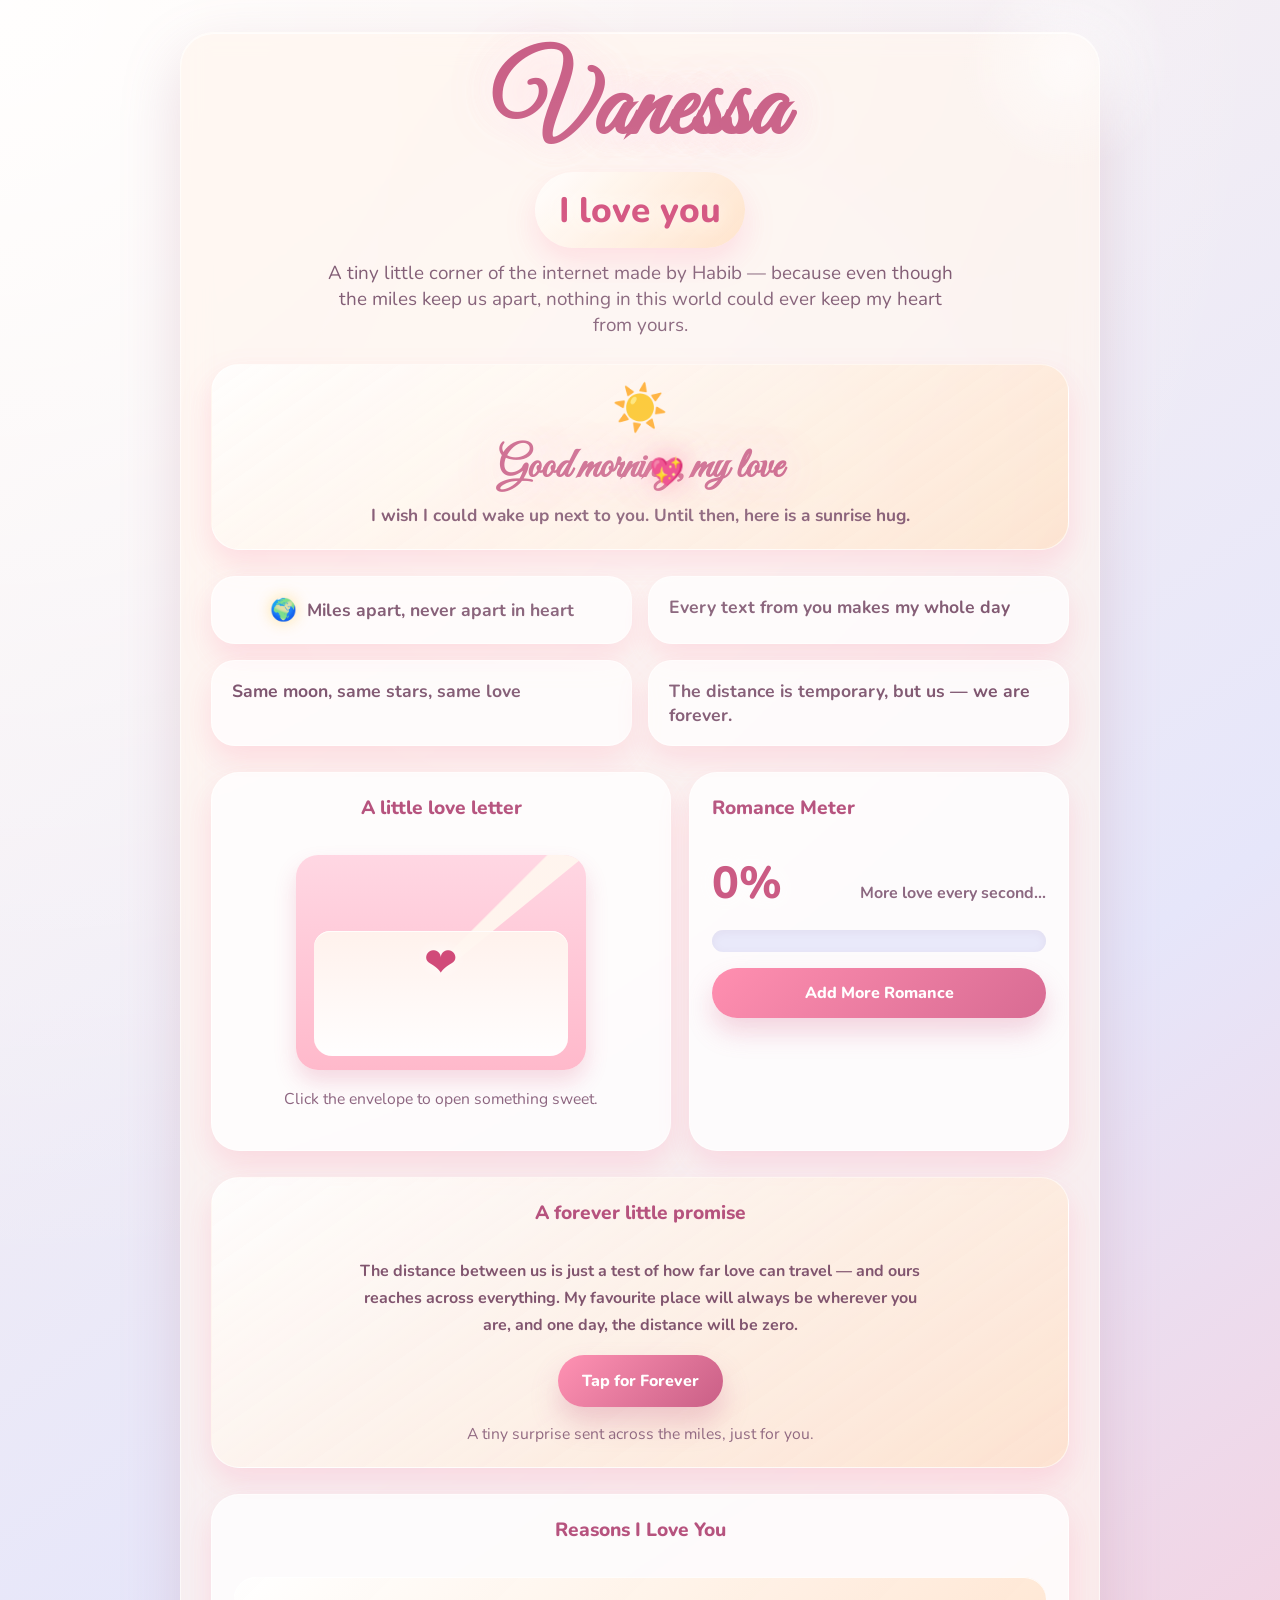
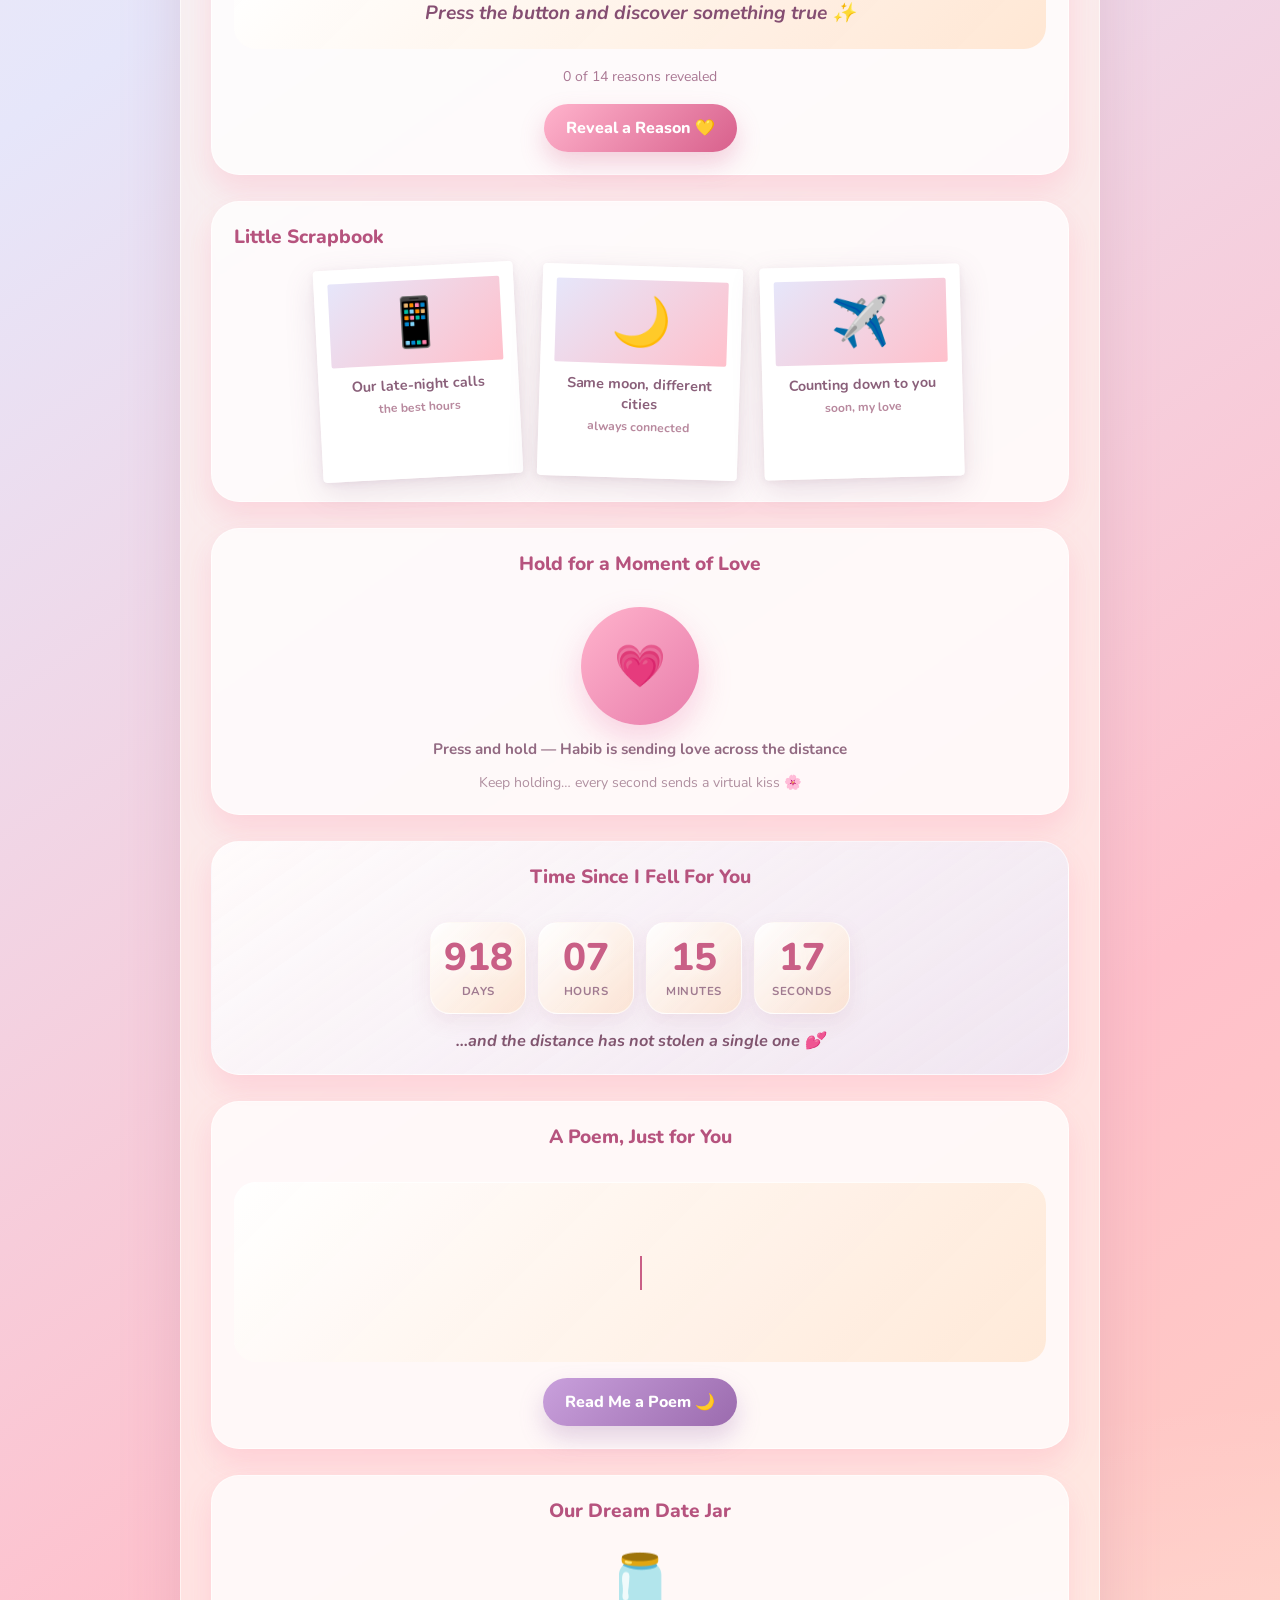
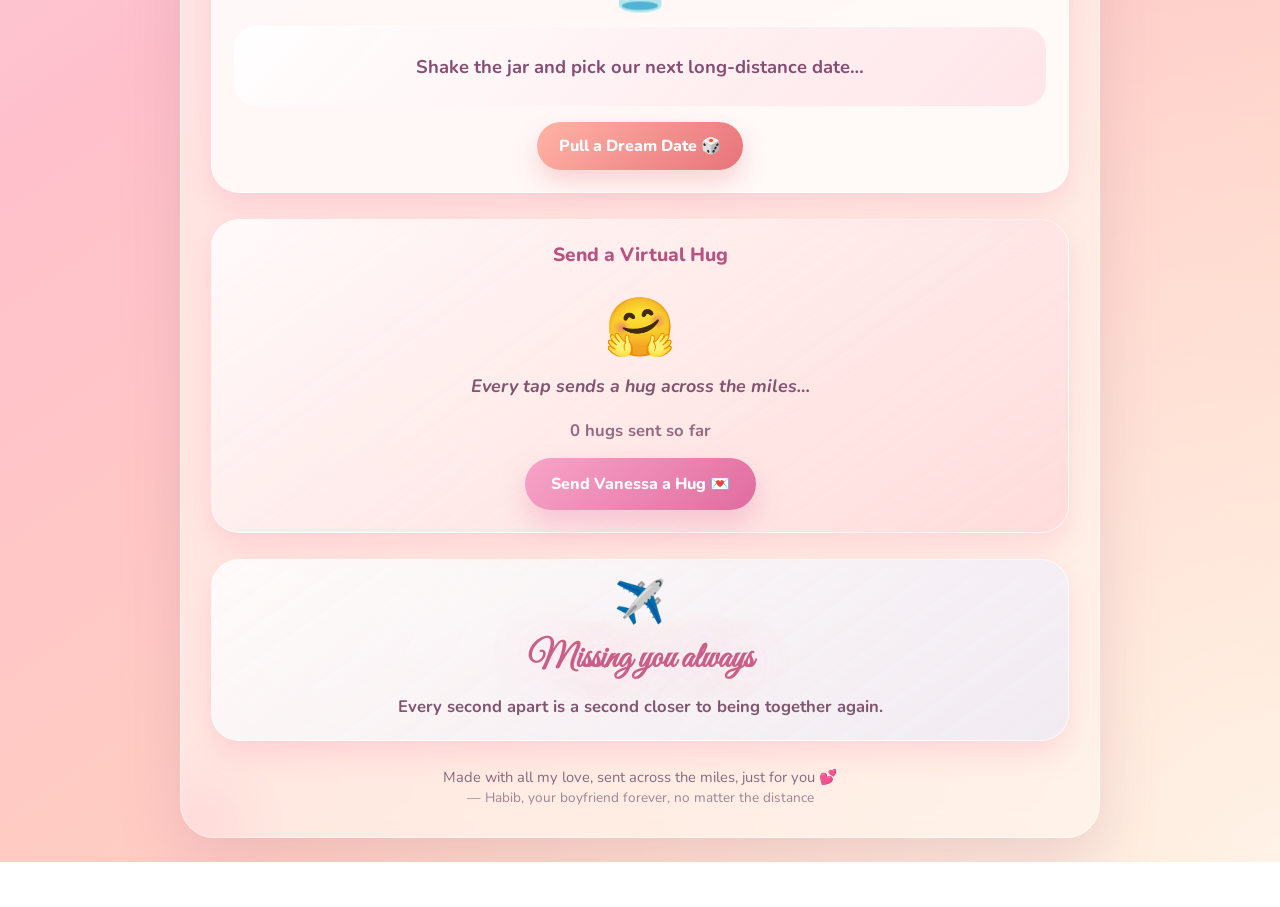
==== For My Vanessa.html @ 33b1f850 "qqeweqw" ====
<!DOCTYPE html>
<html lang="en">
<head>
    <meta charset="UTF-8">
    <meta name="viewport" content="width=device-width, initial-scale=1.0">
    <title>For My Vanessa</title>
    <link rel="preconnect" href="https://fonts.googleapis.com">
    <link rel="preconnect" href="https://fonts.gstatic.com" crossorigin>
    <link href="https://fonts.googleapis.com/css2?family=Great+Vibes&family=Nunito:wght@400;600;700;800&display=swap" rel="stylesheet">
    <style>
        :root {
            --blush: #ffc0cb;
            --lavender: #e6e6fa;
            --peach: #ffdab9;
            --cream: #fff5ee;
            --rose: #ff7fa2;
            --plum: #8a5f7d;
            --gold: #ffd166;
            --card-shadow: 0 22px 60px rgba(170, 110, 138, 0.22);
            --soft-shadow: 0 14px 30px rgba(255, 127, 162, 0.22);
            --glow: 0 0 28px rgba(255, 255, 255, 0.8), 0 0 40px rgba(255, 127, 162, 0.35);
        }

        * {
            box-sizing: border-box;
            -webkit-tap-highlight-color: transparent;
        }

        button {
            min-height: 44px;
        }

        html,
        body {
            min-height: 100%;
            margin: 0;
            overflow-x: hidden;
        }

        body {
            font-family: "Nunito", sans-serif;
            color: #6e4962;
            background:
                radial-gradient(circle at top left, rgba(255, 255, 255, 0.92), transparent 30%),
                radial-gradient(circle at bottom right, rgba(255, 255, 255, 0.65), transparent 25%),
                linear-gradient(145deg, var(--cream), var(--lavender) 35%, var(--blush) 68%, var(--peach));
            overflow-x: hidden;
            position: relative;
        }

        body::before,
        body::after {
            content: "";
            position: fixed;
            inset: 0;
            pointer-events: none;
        }

        body::before {
            background-image:
                radial-gradient(circle at 20% 20%, rgba(255, 255, 255, 0.55) 0 2px, transparent 3px),
                radial-gradient(circle at 80% 30%, rgba(255, 255, 255, 0.45) 0 1.5px, transparent 2.5px),
                radial-gradient(circle at 60% 70%, rgba(255, 255, 255, 0.35) 0 2px, transparent 3px),
                radial-gradient(circle at 35% 85%, rgba(255, 255, 255, 0.5) 0 2px, transparent 3px);
            animation: twinkleField 9s ease-in-out infinite alternate;
            opacity: 0.9;
        }

        body::after {
            background: radial-gradient(circle at center, rgba(255, 255, 255, 0.18), transparent 55%);
            mix-blend-mode: screen;
        }

        .page {
            position: relative;
            min-height: 100vh;
            display: grid;
            place-items: center;
            padding: 32px 18px 24px;
            isolation: isolate;
        }

        .sparkles,
        .heart-stream {
            position: fixed;
            inset: 0;
            overflow: hidden;
            pointer-events: none;
            z-index: 0;
        }

        .sparkle,
        .floating-heart {
            position: absolute;
            opacity: 0;
            will-change: transform, opacity;
        }

        .sparkle {
            color: rgba(255, 255, 255, 0.95);
            font-size: clamp(10px, 1.2vw, 18px);
            text-shadow: 0 0 10px rgba(255, 255, 255, 0.9);
            animation: sparklePulse linear infinite;
        }

        .floating-heart {
            color: rgba(255, 127, 162, 0.45);
            font-size: clamp(18px, 2vw, 28px);
            animation: heartRise linear infinite;
            filter: drop-shadow(0 0 10px rgba(255, 127, 162, 0.35));
        }

        .card {
            width: min(100%, 920px);
            background: rgba(255, 245, 238, 0.68);
            border: 1px solid rgba(255, 255, 255, 0.55);
            border-radius: 34px;
            padding: 30px;
            box-shadow: var(--card-shadow), inset 0 1px 0 rgba(255, 255, 255, 0.7);
            backdrop-filter: blur(14px);
            position: relative;
            z-index: 2;
            animation: gentleFloat 5.5s ease-in-out infinite, fadeInUp 1.35s ease-out both;
        }

        .card::before,
        .card::after {
            content: "";
            position: absolute;
            border-radius: 999px;
            pointer-events: none;
        }

        .card::before {
            width: 220px;
            height: 220px;
            right: -80px;
            top: -80px;
            background: radial-gradient(circle, rgba(255, 255, 255, 0.62), transparent 68%);
        }

        .card::after {
            width: 170px;
            height: 170px;
            left: -65px;
            bottom: -70px;
            background: radial-gradient(circle, rgba(255, 192, 203, 0.3), transparent 70%);
        }

        .content {
            position: relative;
            z-index: 1;
            display: grid;
            gap: 26px;
            min-width: 0;
        }

        .hero {
            text-align: center;
            display: grid;
            gap: 12px;
        }

        .name {
            margin: 0;
            font-family: "Great Vibes", cursive;
            font-size: clamp(3.4rem, 9vw, 6.4rem);
            line-height: 0.95;
            color: #c95f86;
            text-shadow: var(--glow);
            letter-spacing: 1px;
        }

        .hero-note {
            margin: 0 auto;
            max-width: 640px;
            font-size: clamp(1rem, 2.4vw, 1.18rem);
            color: #7d5770;
        }

        .love-banner {
            display: inline-flex;
            justify-self: center;
            align-items: center;
            gap: 12px;
            padding: 14px 24px;
            background: linear-gradient(135deg, rgba(255, 255, 255, 0.86), rgba(255, 218, 185, 0.75));
            border-radius: 999px;
            box-shadow: var(--soft-shadow);
            font-weight: 800;
            font-size: clamp(1.45rem, 4vw, 2.2rem);
            color: #d14b79;
            text-shadow: 0 0 18px rgba(255, 255, 255, 0.8);
        }

        .love-banner span {
            display: inline-block;
            animation: pulseGlow 2.4s ease-in-out infinite;
        }

        .phrases {
            display: grid;
            grid-template-columns: repeat(2, minmax(0, 1fr));
            gap: 16px;
        }

        .phrase {
            background: rgba(255, 255, 255, 0.68);
            border-radius: 24px;
            padding: 18px 20px;
            box-shadow: var(--soft-shadow);
            border: 1px solid rgba(255, 255, 255, 0.5);
            font-size: clamp(1rem, 2.3vw, 1.1rem);
            font-weight: 700;
            color: #7f5670;
        }

        .phrase.accent {
            display: flex;
            align-items: center;
            gap: 10px;
            flex-wrap: wrap;
            justify-content: center;
        }

        .phrase-icon {
            font-size: 1.35rem;
            filter: drop-shadow(0 0 8px rgba(255, 209, 102, 0.65));
        }

        .interactive-grid {
            display: grid;
            grid-template-columns: 1.15fr 0.95fr;
            gap: 18px;
        }

        .panel {
            background: rgba(255, 255, 255, 0.72);
            border-radius: 28px;
            padding: 22px;
            box-shadow: var(--soft-shadow);
            border: 1px solid rgba(255, 255, 255, 0.58);
            min-width: 0;
        }

        .panel-title {
            margin: 0 0 16px;
            font-size: 1.2rem;
            font-weight: 800;
            color: #b6537e;
        }

        .envelope-wrap {
            display: grid;
            gap: 18px;
            justify-items: center;
            text-align: center;
        }

        .envelope-button {
            border: 0;
            background: none;
            padding: 0;
            cursor: pointer;
            position: relative;
            width: min(100%, 290px);
            outline: none;
        }

        .envelope-button:focus-visible .envelope,
        .envelope-button:hover .envelope {
            transform: translateY(-4px) scale(1.01);
            box-shadow: 0 18px 28px rgba(209, 75, 121, 0.24);
        }

        .envelope {
            position: relative;
            aspect-ratio: 1.35;
            background: linear-gradient(180deg, #ffd7e3, #ffb9cb);
            border-radius: 22px;
            box-shadow: 0 12px 22px rgba(209, 75, 121, 0.2);
            overflow: hidden;
            transition: transform 0.3s ease, box-shadow 0.3s ease;
        }

        .envelope::before,
        .envelope::after {
            content: "";
            position: absolute;
            inset: 0;
            margin: auto;
        }

        .envelope::before {
            width: 100%;
            height: 100%;
            background: linear-gradient(135deg, transparent 49.5%, rgba(255, 245, 238, 0.98) 50%);
            clip-path: polygon(0 0, 100% 0, 50% 55%);
            transform-origin: top;
            transition: transform 0.55s ease;
        }

        .envelope::after {
            inset: auto 18px 14px;
            height: 58%;
            border-radius: 16px 16px 18px 18px;
            background: linear-gradient(180deg, rgba(255, 245, 238, 0.92), rgba(255, 255, 255, 0.98));
            box-shadow: inset 0 1px 0 rgba(255, 255, 255, 0.85);
        }

        .envelope-heart {
            position: absolute;
            inset: 0;
            display: grid;
            place-items: center;
            font-size: 2.5rem;
            z-index: 1;
            color: #d14b79;
            text-shadow: 0 0 16px rgba(255, 255, 255, 0.75);
        }

        .hidden-letter {
            max-height: 0;
            overflow: hidden;
            border-radius: 20px;
            background: rgba(255, 245, 238, 0.88);
            transition: max-height 0.55s ease, padding 0.55s ease, opacity 0.4s ease;
            padding: 0 18px;
            opacity: 0;
            color: #7f5670;
            box-shadow: inset 0 1px 0 rgba(255, 255, 255, 0.8);
        }

        .hidden-letter p {
            margin: 0;
            font-size: 1rem;
            line-height: 1.7;
        }

        .letter-open .envelope::before {
            transform: rotateX(180deg);
        }

        .letter-open .hidden-letter {
            max-height: 220px;
            padding: 18px;
            opacity: 1;
        }

        .letter-hint {
            margin: 0;
            color: #8d6681;
            font-size: 0.98rem;
        }

        .meter {
            display: grid;
            gap: 16px;
            align-content: start;
        }

        .meter-button {
            border: 0;
            border-radius: 999px;
            padding: 14px 18px;
            font: inherit;
            font-weight: 800;
            color: white;
            cursor: pointer;
            background: linear-gradient(135deg, #ff8fb0, #d86b93);
            box-shadow: 0 14px 26px rgba(216, 107, 147, 0.28);
            transition: transform 0.24s ease, box-shadow 0.24s ease;
        }

        .meter-button:hover,
        .meter-button:focus-visible {
            transform: translateY(-2px);
            box-shadow: 0 16px 30px rgba(216, 107, 147, 0.34);
        }

        .meter-track {
            height: 22px;
            border-radius: 999px;
            background: rgba(230, 230, 250, 0.85);
            overflow: hidden;
            box-shadow: inset 0 2px 8px rgba(138, 95, 125, 0.08);
        }

        .meter-fill {
            width: 0;
            height: 100%;
            border-radius: inherit;
            background: linear-gradient(90deg, #ff90b2, #ffd6a5, #ffd166);
            box-shadow: 0 0 18px rgba(255, 209, 102, 0.55);
            transition: width 0.35s ease;
        }

        .meter-stats {
            display: flex;
            justify-content: space-between;
            align-items: baseline;
            gap: 12px;
            flex-wrap: wrap;
        }

        .meter-percent {
            font-size: clamp(1.9rem, 5vw, 2.8rem);
            font-weight: 800;
            color: #cb5b84;
            text-shadow: 0 0 18px rgba(255, 255, 255, 0.75);
        }

        .meter-message {
            margin: 0;
            color: #8c6881;
            font-weight: 700;
        }

        .forever-panel {
            display: grid;
            gap: 16px;
            text-align: center;
            justify-items: center;
            background: linear-gradient(145deg, rgba(255, 255, 255, 0.8), rgba(255, 218, 185, 0.55));
        }

        .forever-copy {
            margin: 0;
            max-width: 560px;
            color: #81556f;
            line-height: 1.7;
            font-weight: 700;
        }

        .forever-button {
            border: 0;
            border-radius: 999px;
            padding: 15px 24px;
            font: inherit;
            font-weight: 800;
            color: white;
            cursor: pointer;
            background: linear-gradient(135deg, #ff92b3, #c95f86);
            box-shadow: 0 16px 28px rgba(201, 95, 134, 0.28);
            transition: transform 0.24s ease, box-shadow 0.24s ease;
        }

        .forever-button:hover,
        .forever-button:focus-visible {
            transform: translateY(-2px) scale(1.01);
            box-shadow: 0 20px 34px rgba(201, 95, 134, 0.34);
        }

        .forever-note {
            margin: 0;
            color: #926a82;
            font-size: 0.98rem;
        }

        .forever-overlay {
            position: fixed;
            inset: 0;
            display: grid;
            place-items: center;
            padding: 24px;
            background: radial-gradient(circle at top, rgba(255, 255, 255, 0.45), transparent 30%), rgba(201, 95, 134, 0.28);
            backdrop-filter: blur(14px);
            z-index: 6;
            opacity: 0;
            visibility: hidden;
            pointer-events: none;
            transition: opacity 0.35s ease, visibility 0.35s ease;
        }

        .forever-overlay.show {
            opacity: 1;
            visibility: visible;
            pointer-events: auto;
        }

        .forever-message {
            width: min(100%, 560px);
            padding: 28px 24px;
            border-radius: 30px;
            background: rgba(255, 245, 238, 0.92);
            box-shadow: 0 26px 70px rgba(141, 82, 109, 0.22);
            text-align: center;
            position: relative;
            overflow: hidden;
            animation: fadeInUp 0.45s ease-out both;
        }

        .forever-title {
            margin: 0 0 10px;
            font-family: "Great Vibes", cursive;
            font-size: clamp(2.5rem, 8vw, 4.2rem);
            color: #c95f86;
            text-shadow: var(--glow);
        }

        .forever-text {
            margin: 0;
            color: #7a5068;
            font-size: clamp(1rem, 2.5vw, 1.12rem);
            line-height: 1.75;
            font-weight: 700;
        }

        .close-forever {
            margin-top: 18px;
            border: 0;
            border-radius: 999px;
            padding: 12px 18px;
            font: inherit;
            font-weight: 800;
            cursor: pointer;
            color: #b5547d;
            background: rgba(255, 255, 255, 0.85);
            box-shadow: var(--soft-shadow);
        }

        .burst-heart {
            position: fixed;
            z-index: 7;
            pointer-events: none;
            opacity: 0;
            will-change: transform, opacity;
            animation: burstFly 1.4s ease-out forwards;
            filter: drop-shadow(0 0 12px rgba(255, 127, 162, 0.45));
        }

        /* ── Reasons I Love You ── */
        .reasons-panel {
            display: grid;
            gap: 18px;
            text-align: center;
            justify-items: center;
        }

        .reason-display {
            min-height: 72px;
            display: grid;
            place-items: center;
            width: 100%;
            padding: 16px 20px;
            border-radius: 22px;
            background: linear-gradient(135deg, rgba(255, 255, 255, 0.9), rgba(255, 218, 185, 0.6));
            box-shadow: inset 0 1px 0 rgba(255, 255, 255, 0.85);
        }

        .reason-text {
            margin: 0;
            font-size: clamp(1.05rem, 2.5vw, 1.2rem);
            font-weight: 700;
            color: #854e72;
            font-style: italic;
            transition: opacity 0.28s ease;
        }

        .reason-text.fading {
            opacity: 0;
        }

        .reason-counter {
            margin: 0;
            font-size: 0.88rem;
            color: #aa7894;
        }

        .reason-button {
            border: 0;
            border-radius: 999px;
            padding: 13px 22px;
            font: inherit;
            font-weight: 800;
            color: white;
            cursor: pointer;
            background: linear-gradient(135deg, #ffb3cc, #d8608c);
            box-shadow: 0 12px 24px rgba(216, 96, 140, 0.28);
            transition: transform 0.22s ease, box-shadow 0.22s ease;
        }

        .reason-button:hover,
        .reason-button:focus-visible {
            transform: translateY(-2px);
            box-shadow: 0 16px 28px rgba(216, 96, 140, 0.34);
        }

        /* ── Scrapbook ── */
        .scrapbook {
            display: flex;
            flex-wrap: wrap;
            gap: 22px;
            justify-content: center;
        }

        .polaroid {
            background: rgba(255, 255, 255, 0.96);
            border-radius: 4px;
            padding: 14px 14px 42px;
            box-shadow: 0 10px 30px rgba(138, 95, 125, 0.18), 0 2px 6px rgba(138, 95, 125, 0.1);
            width: clamp(150px, 26vw, 200px);
            text-align: center;
            transition: transform 0.3s ease, box-shadow 0.3s ease;
            cursor: default;
        }

        .polaroid:nth-child(1) { transform: rotate(-3deg); }
        .polaroid:nth-child(2) { transform: rotate(1.8deg); }
        .polaroid:nth-child(3) { transform: rotate(-1.5deg); }

        .polaroid:hover {
            transform: rotate(0) translateY(-7px) scale(1.04) !important;
            box-shadow: 0 24px 46px rgba(138, 95, 125, 0.24);
            z-index: 3;
        }

        .polaroid-scene {
            font-size: 3rem;
            line-height: 1;
            margin-bottom: 10px;
            background: linear-gradient(135deg, var(--lavender), var(--blush));
            border-radius: 2px;
            padding: 18px 0;
        }

        .polaroid-caption {
            font-size: 0.9rem;
            font-weight: 700;
            color: #8a607a;
            line-height: 1.4;
            margin: 0;
        }

        .polaroid-date {
            display: block;
            font-size: 0.76rem;
            color: #b8899e;
            margin-top: 5px;
        }

        /* ── Hold for Love ── */
        .hold-panel {
            display: grid;
            gap: 14px;
            text-align: center;
            justify-items: center;
        }

        .hold-button {
            border: 0;
            border-radius: 999px;
            width: 118px;
            height: 118px;
            font-size: 2.6rem;
            cursor: pointer;
            background: linear-gradient(135deg, #ffb3cc, #e87dab);
            box-shadow: 0 14px 32px rgba(232, 125, 171, 0.32);
            transition: transform 0.18s ease, box-shadow 0.18s ease;
            user-select: none;
            -webkit-user-select: none;
            touch-action: none;
        }

        .hold-button.pressing {
            transform: scale(0.93);
            box-shadow: 0 8px 20px rgba(232, 125, 171, 0.2);
        }

        .hold-hint {
            margin: 0;
            color: #926a82;
            font-size: 0.95rem;
            font-weight: 700;
        }

        .hold-tip {
            margin: 0;
            color: #b090a0;
            font-size: 0.88rem;
        }

        .kiss-heart {
            position: fixed;
            pointer-events: none;
            z-index: 5;
            opacity: 0;
            will-change: transform, opacity;
            animation: kissFloat 1.8s ease-out forwards;
            filter: drop-shadow(0 0 10px rgba(255, 127, 162, 0.5));
        }

        @keyframes kissFloat {
            0% { opacity: 0; transform: translateY(0) scale(0.6); }
            12% { opacity: 1; }
            100% { opacity: 0; transform: translateY(-190px) translateX(var(--kiss-x)) scale(1.2); }
        }

        .footer {
            text-align: center;
            font-size: 0.92rem;
            color: #8a6780;
        }

        .cursor-heart {
            position: fixed;
            left: 0;
            top: 0;
            font-size: clamp(20px, 2.4vw, 28px);
            pointer-events: none;
            z-index: 4;
            transform: translate3d(-50%, -50%, 0);
            filter: drop-shadow(0 0 14px rgba(255, 127, 162, 0.65));
            transition: transform 0.16s linear;
        }

        @keyframes gentleFloat {
            0%,
            100% {
                transform: translateY(0);
            }
            50% {
                transform: translateY(-12px);
            }
        }

        @keyframes fadeInUp {
            from {
                opacity: 0;
                transform: translateY(24px) scale(0.98);
            }
            to {
                opacity: 1;
                transform: translateY(0) scale(1);
            }
        }

        @keyframes pulseGlow {
            0%,
            100% {
                transform: scale(1);
                text-shadow: 0 0 12px rgba(255, 255, 255, 0.7);
            }
            50% {
                transform: scale(1.03);
                text-shadow: 0 0 24px rgba(255, 255, 255, 0.9);
            }
        }

        @keyframes twinkleField {
            from {
                opacity: 0.72;
            }
            to {
                opacity: 1;
            }
        }

        @keyframes sparklePulse {
            0% {
                opacity: 0;
                transform: translateY(8px) scale(0.6);
            }
            20% {
                opacity: 1;
            }
            70% {
                opacity: 0.8;
            }
            100% {
                opacity: 0;
                transform: translateY(-16px) scale(1.08);
            }
        }

        @keyframes heartRise {
            0% {
                opacity: 0;
                transform: translateY(30px) scale(0.9);
            }
            15% {
                opacity: 0.75;
            }
            100% {
                opacity: 0;
                transform: translateY(-110vh) translateX(18px) scale(1.2);
            }
        }

        @keyframes burstFly {
            0% {
                opacity: 0;
                transform: translate3d(0, 0, 0) scale(0.5);
            }
            15% {
                opacity: 1;
            }
            100% {
                opacity: 0;
                transform: translate3d(var(--burst-x), var(--burst-y), 0) scale(1.35) rotate(var(--burst-rotate));
            }
        }

        /* ── Greeting Banner ── */
        .greeting-panel {
            display: grid;
            gap: 10px;
            text-align: center;
            justify-items: center;
            background: linear-gradient(145deg, rgba(255,255,255,0.82), rgba(255,218,185,0.55));
        }

        .greeting-emoji {
            font-size: 2.8rem;
            line-height: 1;
            animation: pulseGlow 2.8s ease-in-out infinite;
        }

        .greeting-text {
            margin: 0;
            font-family: "Great Vibes", cursive;
            font-size: clamp(1.8rem, 5vw, 2.6rem);
            color: #c95f86;
            text-shadow: var(--glow);
        }

        .greeting-sub {
            margin: 0;
            font-size: clamp(0.95rem, 2.2vw, 1.08rem);
            color: #81556f;
            font-weight: 700;
        }

        /* ── Love Timer ── */
        .timer-panel {
            display: grid;
            gap: 16px;
            text-align: center;
            justify-items: center;
            background: linear-gradient(145deg, rgba(255,255,255,0.82), rgba(230,230,250,0.6));
        }

        .timer-grid {
            display: grid;
            grid-template-columns: repeat(4, 1fr);
            gap: 12px;
            width: 100%;
            max-width: 420px;
        }

        .timer-unit {
            background: linear-gradient(135deg, rgba(255,255,255,0.92), rgba(255,218,185,0.55));
            border-radius: 20px;
            padding: 14px 8px;
            box-shadow: 0 8px 20px rgba(170,110,138,0.12);
            border: 1px solid rgba(255,255,255,0.6);
        }

        .timer-number {
            display: block;
            font-size: clamp(1.6rem, 4.5vw, 2.4rem);
            font-weight: 800;
            color: #c95f86;
            text-shadow: 0 0 14px rgba(255,255,255,0.7);
            line-height: 1.1;
        }

        .timer-label {
            display: block;
            font-size: 0.72rem;
            font-weight: 700;
            color: #a07a90;
            text-transform: uppercase;
            letter-spacing: 0.5px;
            margin-top: 4px;
        }

        .timer-tagline {
            margin: 0;
            font-size: clamp(0.92rem, 2vw, 1.02rem);
            color: #81556f;
            font-weight: 700;
            font-style: italic;
        }

        /* ── Typewriter Poem ── */
        .poem-panel {
            display: grid;
            gap: 16px;
            text-align: center;
            justify-items: center;
        }

        .poem-display {
            width: 100%;
            min-height: 180px;
            padding: 20px;
            border-radius: 22px;
            background: linear-gradient(135deg, rgba(255,255,255,0.92), rgba(255,218,185,0.5));
            box-shadow: inset 0 1px 0 rgba(255,255,255,0.85);
            display: grid;
            place-items: center;
        }

        .poem-text {
            margin: 0;
            font-family: "Great Vibes", cursive;
            font-size: clamp(1.3rem, 3.5vw, 1.8rem);
            color: #854e72;
            line-height: 1.65;
            white-space: pre-line;
        }

        .poem-cursor {
            display: inline-block;
            width: 2px;
            height: 1.2em;
            background: #c95f86;
            margin-left: 2px;
            vertical-align: text-bottom;
            animation: blinkCursor 0.72s step-end infinite;
        }

        @keyframes blinkCursor {
            0%, 100% { opacity: 1; }
            50% { opacity: 0; }
        }

        .poem-button {
            border: 0;
            border-radius: 999px;
            padding: 13px 22px;
            font: inherit;
            font-weight: 800;
            color: white;
            cursor: pointer;
            background: linear-gradient(135deg, #c9a0dc, #9b6bae);
            box-shadow: 0 12px 24px rgba(155,107,174,0.28);
            transition: transform 0.22s ease, box-shadow 0.22s ease;
        }

        .poem-button:hover,
        .poem-button:focus-visible {
            transform: translateY(-2px);
            box-shadow: 0 16px 28px rgba(155,107,174,0.34);
        }

        /* ── Dream Date Jar ── */
        .date-jar-panel {
            display: grid;
            gap: 16px;
            text-align: center;
            justify-items: center;
        }

        .jar-icon {
            font-size: 3.4rem;
            line-height: 1;
            animation: gentleFloat 4s ease-in-out infinite;
        }

        .date-card {
            width: 100%;
            min-height: 80px;
            padding: 18px 20px;
            border-radius: 22px;
            background: linear-gradient(135deg, rgba(255,255,255,0.9), rgba(255,192,203,0.35));
            box-shadow: inset 0 1px 0 rgba(255,255,255,0.85);
            display: grid;
            place-items: center;
            transition: transform 0.35s ease;
        }

        .date-card.shake {
            animation: jarShake 0.45s ease;
        }

        @keyframes jarShake {
            0%, 100% { transform: rotate(0); }
            20% { transform: rotate(-4deg); }
            40% { transform: rotate(4deg); }
            60% { transform: rotate(-3deg); }
            80% { transform: rotate(2deg); }
        }

        .date-idea {
            margin: 0;
            font-size: clamp(1rem, 2.5vw, 1.15rem);
            font-weight: 700;
            color: #854e72;
        }

        .date-button {
            border: 0;
            border-radius: 999px;
            padding: 13px 22px;
            font: inherit;
            font-weight: 800;
            color: white;
            cursor: pointer;
            background: linear-gradient(135deg, #ffb3a6, #e8737a);
            box-shadow: 0 12px 24px rgba(232,115,122,0.28);
            transition: transform 0.22s ease, box-shadow 0.22s ease;
        }

        .date-button:hover,
        .date-button:focus-visible {
            transform: translateY(-2px);
            box-shadow: 0 16px 28px rgba(232,115,122,0.34);
        }

        /* ── Virtual Hug / Countdown ── */
        .hug-panel {
            display: grid;
            gap: 16px;
            text-align: center;
            justify-items: center;
            background: linear-gradient(145deg, rgba(255,255,255,0.82), rgba(255,192,203,0.4));
        }

        .hug-emoji {
            font-size: 3.6rem;
            line-height: 1;
            transition: transform 0.4s ease;
        }

        .hug-emoji.hugging {
            animation: hugSquish 0.7s ease;
        }

        @keyframes hugSquish {
            0% { transform: scale(1); }
            30% { transform: scale(1.35) rotate(-5deg); }
            60% { transform: scale(1.2) rotate(3deg); }
            100% { transform: scale(1) rotate(0); }
        }

        .hug-counter {
            margin: 0;
            font-size: clamp(0.92rem, 2.2vw, 1.04rem);
            color: #926a82;
            font-weight: 700;
        }

        .hug-message {
            margin: 0;
            font-size: clamp(1rem, 2.5vw, 1.12rem);
            color: #81556f;
            font-weight: 700;
            font-style: italic;
            min-height: 1.6em;
            transition: opacity 0.3s ease;
        }

        .hug-button {
            border: 0;
            border-radius: 999px;
            padding: 15px 26px;
            font: inherit;
            font-weight: 800;
            color: white;
            cursor: pointer;
            background: linear-gradient(135deg, #f8a4c8, #e06c9f);
            box-shadow: 0 14px 28px rgba(224,108,159,0.28);
            transition: transform 0.22s ease, box-shadow 0.22s ease;
        }

        .hug-button:hover,
        .hug-button:focus-visible {
            transform: translateY(-2px);
            box-shadow: 0 18px 32px rgba(224,108,159,0.34);
        }

        /* ── Miss You Countdown ── */
        .countdown-panel {
            display: grid;
            gap: 14px;
            text-align: center;
            justify-items: center;
            background: linear-gradient(145deg, rgba(255,255,255,0.82), rgba(230,230,250,0.55));
        }

        .countdown-emoji {
            font-size: 2.6rem;
            line-height: 1;
        }

        .countdown-text {
            margin: 0;
            font-family: "Great Vibes", cursive;
            font-size: clamp(1.6rem, 4.5vw, 2.2rem);
            color: #c95f86;
            text-shadow: var(--glow);
        }

        .countdown-sub {
            margin: 0;
            font-size: clamp(0.92rem, 2.2vw, 1.04rem);
            color: #81556f;
            font-weight: 700;
        }

        .hero-note,
        .phrase,
        .letter-hint,
        .meter-message,
        .forever-copy,
        .forever-text,
        .reason-text,
        .polaroid-caption,
        .timer-tagline,
        .date-idea,
        .hug-message,
        .countdown-sub {
            overflow-wrap: anywhere;
            word-break: break-word;
        }

        /* ── touch devices: hide mouse-follower ── */
        @media (hover: none) {
            .cursor-heart { display: none; }
        }

        @media (max-width: 780px) {
            .page {
                padding: 16px 10px 24px;
                min-height: auto;
                display: block;
            }

            .card {
                width: 100%;
                max-width: 100%;
                padding: 20px 14px;
                border-radius: 26px;
                overflow: hidden;
                animation: fadeInUp 1.35s ease-out both;
            }

            .card::before,
            .card::after {
                display: none;
            }

            .content {
                gap: 18px;
            }

            .hero {
                gap: 8px;
            }

            .phrases,
            .interactive-grid {
                grid-template-columns: 1fr;
            }

            .panel {
                padding: 16px;
            }

            .love-banner {
                width: 100%;
                justify-content: center;
                text-align: center;
                padding: 12px 16px;
            }

            .hidden-letter p {
                font-size: 0.95rem;
            }

            .letter-open .hidden-letter {
                max-height: 400px;
            }

            .scrapbook {
                flex-wrap: wrap;
                overflow-x: visible;
                gap: 16px;
                justify-content: center;
                padding-bottom: 0;
            }

            .polaroid {
                flex: 1 1 180px;
                width: min(100%, 220px);
                max-width: 220px;
                padding: 12px 12px 36px;
            }

            .polaroid:nth-child(1),
            .polaroid:nth-child(2),
            .polaroid:nth-child(3) {
                transform: rotate(0deg);
            }

            .polaroid:hover {
                transform: none !important;
            }

            .meter-stats {
                flex-direction: column;
                align-items: flex-start;
                gap: 4px;
            }

            .hold-button {
                width: 110px;
                height: 110px;
                font-size: 2.4rem;
            }

            .forever-message {
                padding: 22px 16px;
            }

            .forever-text {
                font-size: 1rem;
            }

            .envelope-button {
                width: 100%;
            }

            .meter-button,
            .forever-button,
            .reason-button,
            .close-forever,
            .poem-button,
            .date-button,
            .hug-button {
                width: 100%;
            }

            .timer-grid {
                grid-template-columns: repeat(2, minmax(0, 1fr));
                gap: 8px;
            }

            .timer-number {
                font-size: clamp(1.4rem, 5vw, 2rem);
            }

            .poem-display {
                min-height: 150px;
                padding: 16px;
            }

            .poem-text {
                font-size: clamp(1.1rem, 3.5vw, 1.5rem);
            }

            .date-card {
                min-height: 70px;
                padding: 14px 16px;
            }

            .greeting-text {
                font-size: clamp(1.5rem, 5.5vw, 2.2rem);
            }
        }

        @media (max-width: 420px) {
            .page {
                padding: 8px 6px 16px;
                min-height: auto;
                display: block;
            }

            .card {
                width: 100%;
                max-width: 100%;
                padding: 12px 10px;
                border-radius: 18px;
            }

            .content {
                gap: 14px;
            }

            .name {
                font-size: clamp(2.6rem, 13vw, 3.6rem);
            }

            .love-banner {
                font-size: clamp(1.1rem, 5.5vw, 1.5rem);
                padding: 10px 14px;
            }

            .hero-note {
                font-size: 0.92rem;
            }

            .panel {
                padding: 14px 12px;
                border-radius: 22px;
            }

            .panel-title {
                font-size: 1.05rem;
                margin-bottom: 12px;
            }

            .phrase {
                padding: 14px 16px;
                font-size: 0.95rem;
                border-radius: 20px;
            }

            .polaroid {
                flex-basis: 100%;
                width: min(100%, 220px);
                max-width: 220px;
            }

            .hold-button {
                width: 96px;
                height: 96px;
                font-size: 2.1rem;
            }

            .timer-grid {
                grid-template-columns: repeat(2, minmax(0, 1fr));
                gap: 6px;
            }

            .timer-unit {
                padding: 10px 4px;
                border-radius: 16px;
            }

            .timer-number {
                font-size: clamp(1.2rem, 5vw, 1.7rem);
            }

            .timer-label {
                font-size: 0.65rem;
            }

            .greeting-text {
                font-size: clamp(1.3rem, 6vw, 1.8rem);
            }

            .greeting-sub {
                font-size: 0.88rem;
            }

            .poem-display {
                min-height: 130px;
                padding: 14px;
            }

            .forever-overlay {
                padding: 16px;
            }

            .forever-message {
                padding: 18px 14px;
                border-radius: 24px;
            }

            .forever-title {
                font-size: clamp(2rem, 8vw, 3rem);
            }

            .forever-text {
                font-size: 0.92rem;
            }

            .hug-emoji {
                font-size: 3rem;
            }

            .countdown-text {
                font-size: clamp(1.3rem, 5vw, 1.8rem);
            }
        }

        @media (prefers-reduced-motion: reduce) {
            *,
            *::before,
            *::after {
                animation-duration: 0.01ms !important;
                animation-iteration-count: 1 !important;
                transition-duration: 0.01ms !important;
                scroll-behavior: auto !important;
            }
        }
    </style>
</head>
<body>
    <div class="sparkles" aria-hidden="true"></div>
    <div class="heart-stream" aria-hidden="true"></div>
    <div class="cursor-heart" aria-hidden="true">💖</div>

    <main class="page">
        <section class="card">
            <div class="content">
                <header class="hero">
                    <h1 class="name">Vanessa</h1>
                    <div class="love-banner"><span>I love you</span></div>
                    <p class="hero-note">A tiny little corner of the internet made by Habib — because even though the miles keep us apart, nothing in this world could ever keep my heart from yours.</p>
                </header>

                <section class="panel greeting-panel" id="greetingPanel">
                    <div class="greeting-emoji" id="greetingEmoji">🌸</div>
                    <h2 class="greeting-text" id="greetingText">Good morning, my love</h2>
                    <p class="greeting-sub" id="greetingSub">Hope your day is as beautiful as you are.</p>
                </section>

                <section class="phrases" aria-label="Romantic phrases">
                    <article class="phrase accent"><span class="phrase-icon" aria-hidden="true">🌍</span><span>Miles apart, never apart in heart</span></article>
                    <article class="phrase">Every text from you makes my whole day</article>
                    <article class="phrase">Same moon, same stars, same love</article>
                    <article class="phrase">The distance is temporary, but us — we are forever.</article>
                </section>

                <section class="interactive-grid">
                    <article class="panel envelope-wrap" id="letterPanel">
                        <h2 class="panel-title">A little love letter</h2>
                        <button class="envelope-button" id="envelopeButton" type="button" aria-expanded="false" aria-controls="loveLetter">
                            <div class="envelope" aria-hidden="true">
                                <div class="envelope-heart">❤</div>
                            </div>
                        </button>
                        <p class="letter-hint">Click the envelope to open something sweet.</p>
                        <div class="hidden-letter" id="loveLetter">
                            <p>Vanessa, even though I cannot hold your hand right now, I hold you in my heart every single second. The distance only makes me love you louder. I cannot wait for the day I get to see your face again — until then, every call, every text, every little "I love you" keeps me going. You are worth every mile. 💖</p>
                        </div>
                    </article>

                    <article class="panel meter">
                        <h2 class="panel-title">Romance Meter</h2>
                        <div class="meter-stats">
                            <div class="meter-percent" id="meterPercent">0%</div>
                            <p class="meter-message" id="meterMessage">More love every second...</p>
                        </div>
                        <div class="meter-track" aria-hidden="true">
                            <div class="meter-fill" id="meterFill"></div>
                        </div>
                        <button class="meter-button" id="meterButton" type="button">Add More Romance</button>
                    </article>
                </section>

                <section class="panel forever-panel">
                    <h2 class="panel-title">A forever little promise</h2>
                    <p class="forever-copy">The distance between us is just a test of how far love can travel — and ours reaches across everything. My favourite place will always be wherever you are, and one day, the distance will be zero.</p>
                    <button class="forever-button" id="foreverButton" type="button">Tap for Forever</button>
                    <p class="forever-note">A tiny surprise sent across the miles, just for you.</p>
                </section>

                <section class="panel reasons-panel">
                    <h2 class="panel-title">Reasons I Love You</h2>
                    <div class="reason-display">
                        <p class="reason-text" id="reasonText">Press the button and discover something true ✨</p>
                    </div>
                    <p class="reason-counter" id="reasonCounter">0 of 14 reasons revealed</p>
                    <button class="reason-button" id="reasonButton" type="button">Reveal a Reason 💛</button>
                </section>

                <section class="panel">
                    <h2 class="panel-title">Little Scrapbook</h2>
                    <div class="scrapbook">
                        <div class="polaroid">
                            <div class="polaroid-scene">📱</div>
                            <p class="polaroid-caption">Our late-night calls<br><span class="polaroid-date">the best hours</span></p>
                        </div>
                        <div class="polaroid">
                            <div class="polaroid-scene">🌙</div>
                            <p class="polaroid-caption">Same moon, different cities<br><span class="polaroid-date">always connected</span></p>
                        </div>
                        <div class="polaroid">
                            <div class="polaroid-scene">✈️</div>
                            <p class="polaroid-caption">Counting down to you<br><span class="polaroid-date">soon, my love</span></p>
                        </div>
                    </div>
                </section>

                <section class="panel hold-panel">
                    <h2 class="panel-title">Hold for a Moment of Love</h2>
                    <button class="hold-button" id="holdButton" type="button" aria-label="Hold for love">💗</button>
                    <p class="hold-hint">Press and hold — Habib is sending love across the distance</p>
                    <p class="hold-tip">Keep holding… every second sends a virtual kiss 🌸</p>
                </section>

                <section class="panel timer-panel">
                    <h2 class="panel-title">Time Since I Fell For You</h2>
                    <div class="timer-grid">
                        <div class="timer-unit">
                            <span class="timer-number" id="timerDays">0</span>
                            <span class="timer-label">Days</span>
                        </div>
                        <div class="timer-unit">
                            <span class="timer-number" id="timerHours">0</span>
                            <span class="timer-label">Hours</span>
                        </div>
                        <div class="timer-unit">
                            <span class="timer-number" id="timerMins">0</span>
                            <span class="timer-label">Minutes</span>
                        </div>
                        <div class="timer-unit">
                            <span class="timer-number" id="timerSecs">0</span>
                            <span class="timer-label">Seconds</span>
                        </div>
                    </div>
                    <p class="timer-tagline">…and the distance has not stolen a single one 💕</p>
                </section>

                <section class="panel poem-panel">
                    <h2 class="panel-title">A Poem, Just for You</h2>
                    <div class="poem-display">
                        <p class="poem-text" id="poemText"><span class="poem-cursor"></span></p>
                    </div>
                    <button class="poem-button" id="poemButton" type="button">Read Me a Poem 🌙</button>
                </section>

                <section class="panel date-jar-panel">
                    <h2 class="panel-title">Our Dream Date Jar</h2>
                    <div class="jar-icon" aria-hidden="true">🫙</div>
                    <div class="date-card" id="dateCard">
                        <p class="date-idea" id="dateIdea">Shake the jar and pick our next long-distance date…</p>
                    </div>
                    <button class="date-button" id="dateButton" type="button">Pull a Dream Date 🎲</button>
                </section>

                <section class="panel hug-panel">
                    <h2 class="panel-title">Send a Virtual Hug</h2>
                    <div class="hug-emoji" id="hugEmoji" aria-hidden="true">🤗</div>
                    <p class="hug-message" id="hugMessage">Every tap sends a hug across the miles…</p>
                    <p class="hug-counter" id="hugCounter">0 hugs sent so far</p>
                    <button class="hug-button" id="hugButton" type="button">Send Vanessa a Hug 💌</button>
                </section>

                <section class="panel countdown-panel">
                    <div class="countdown-emoji" aria-hidden="true">✈️</div>
                    <h2 class="countdown-text" id="countdownText">Missing you always</h2>
                    <p class="countdown-sub" id="countdownSub">Every second apart is a second closer to being together again.</p>
                </section>

                <footer class="footer">Made with all my love, sent across the miles, just for you 💕<br><span style="font-size:0.85rem;opacity:0.8;">— Habib, your boyfriend forever, no matter the distance</span></footer>
            </div>
        </section>
    </main>

    <div class="forever-overlay" id="foreverOverlay" aria-hidden="true">
        <div class="forever-message" role="dialog" aria-modal="true" aria-labelledby="foreverTitle">
            <h2 class="forever-title" id="foreverTitle">Forever, Vanessa</h2>
            <p class="forever-text">In this life, in every soft tomorrow, and in every dream my heart keeps — even across all this distance — I would still choose you. Over and over. You are my once-in-a-lifetime kind of love, and I am counting down every single day until I can hold you again. Forever starts the moment we close this gap.</p>
            <p style="margin:14px 0 0;font-size:0.95rem;color:#a07088;font-weight:700;">— with all of me, Habib 💖</p>
            <button class="close-forever" id="closeForever" type="button">Keep This Close ❤</button>
        </div>
    </div>

    <script>
        const sparkleContainer = document.querySelector('.sparkles');
        const heartStream = document.querySelector('.heart-stream');
        const cursorHeart = document.querySelector('.cursor-heart');
        const envelopeButton = document.getElementById('envelopeButton');
        const letterPanel = document.getElementById('letterPanel');
        const meterButton = document.getElementById('meterButton');
        const meterFill = document.getElementById('meterFill');
        const meterPercent = document.getElementById('meterPercent');
        const meterMessage = document.getElementById('meterMessage');
        const foreverButton = document.getElementById('foreverButton');
        const foreverOverlay = document.getElementById('foreverOverlay');
        const closeForever = document.getElementById('closeForever');

        const romanceMessages = [
            'More love every second...',
            'Your smile makes the stars jealous.',
            'The sweetness level is rising fast.',
            'This heart only beats louder for Vanessa.',
            'Completely full of love now.'
        ];

        let currentLove = 0;
        let pointerX = window.innerWidth / 2;
        let pointerY = window.innerHeight / 2;
        let heartX = pointerX;
        let heartY = pointerY;
        let autoDrift = 0;

        function createSparkles() {
            const sparkleCount = 22;

            for (let index = 0; index < sparkleCount; index += 1) {
                const sparkle = document.createElement('span');
                sparkle.className = 'sparkle';
                sparkle.textContent = index % 3 === 0 ? '✦' : '✧';
                sparkle.style.left = `${Math.random() * 100}%`;
                sparkle.style.top = `${Math.random() * 100}%`;
                sparkle.style.animationDuration = `${4 + Math.random() * 4}s`;
                sparkle.style.animationDelay = `${Math.random() * 4}s`;
                sparkleContainer.appendChild(sparkle);
            }
        }

        function spawnHeart() {
            const heart = document.createElement('span');
            heart.className = 'floating-heart';
            heart.textContent = Math.random() > 0.5 ? '❤' : '♥';
            heart.style.left = `${Math.random() * 100}%`;
            heart.style.bottom = '-40px';
            heart.style.animationDuration = `${7 + Math.random() * 5}s`;
            heart.style.animationDelay = `${Math.random() * 1.8}s`;
            heart.style.fontSize = `${18 + Math.random() * 18}px`;
            heartStream.appendChild(heart);

            window.setTimeout(() => {
                heart.remove();
            }, 12500);
        }

        function toggleLetter() {
            const isOpen = letterPanel.classList.toggle('letter-open');
            envelopeButton.setAttribute('aria-expanded', String(isOpen));
        }

        function updateRomanceMeter() {
            currentLove = Math.min(100, currentLove + 10);
            meterFill.style.width = `${currentLove}%`;
            meterPercent.textContent = `${currentLove}%`;

            const messageIndex = Math.min(
                romanceMessages.length - 1,
                Math.floor(currentLove / 25)
            );

            meterMessage.textContent = romanceMessages[messageIndex];

            if (currentLove === 100) {
                meterButton.textContent = 'Overflowing with Love';
                meterButton.disabled = true;
                meterButton.style.opacity = '0.88';
                meterButton.style.cursor = 'default';
            }
        }

        function createHeartBurst() {
            const burstCount = 22;

            for (let index = 0; index < burstCount; index += 1) {
                const burstHeart = document.createElement('span');
                const angle = (Math.PI * 2 * index) / burstCount;
                const distance = 90 + Math.random() * 140;
                const x = Math.cos(angle) * distance;
                const y = Math.sin(angle) * distance - 30;

                burstHeart.className = 'burst-heart';
                burstHeart.textContent = Math.random() > 0.5 ? '❤' : '💖';
                burstHeart.style.left = '50%';
                burstHeart.style.top = '50%';
                burstHeart.style.fontSize = `${18 + Math.random() * 20}px`;
                burstHeart.style.setProperty('--burst-x', `${x}px`);
                burstHeart.style.setProperty('--burst-y', `${y}px`);
                burstHeart.style.setProperty('--burst-rotate', `${-35 + Math.random() * 70}deg`);
                document.body.appendChild(burstHeart);

                window.setTimeout(() => {
                    burstHeart.remove();
                }, 1500);
            }
        }

        function openForeverMoment() {
            foreverOverlay.classList.add('show');
            foreverOverlay.setAttribute('aria-hidden', 'false');
            createHeartBurst();
        }

        function closeForeverMoment() {
            foreverOverlay.classList.remove('show');
            foreverOverlay.setAttribute('aria-hidden', 'true');
        }

        function animateCursorHeart() {
            autoDrift += 0.018;
            const driftX = Math.cos(autoDrift) * 10;
            const driftY = Math.sin(autoDrift * 1.25) * 8;

            heartX += (pointerX - heartX) * 0.14;
            heartY += (pointerY - heartY) * 0.14;
            cursorHeart.style.transform = `translate3d(${heartX + driftX}px, ${heartY + driftY}px, 0)`;

            requestAnimationFrame(animateCursorHeart);
        }

        document.addEventListener('pointermove', (event) => {
            pointerX = event.clientX;
            pointerY = event.clientY;
        });

        document.addEventListener('touchmove', (event) => {
            if (event.touches[0]) {
                pointerX = event.touches[0].clientX;
                pointerY = event.touches[0].clientY;
            }
        }, { passive: true });

        // ── Reasons I Love You ──
        const reasonButton = document.getElementById('reasonButton');
        const reasonText = document.getElementById('reasonText');
        const reasonCounter = document.getElementById('reasonCounter');

        const reasons = [
            'Your laugh on the phone — it closes every mile between us.',
            'The way you stay up late just to hear my voice.',
            'How your eyes light up when we finally video call.',
            'Your patience — loving someone far away takes real strength.',
            'The way you make me feel close even from so far.',
            'Your voice — the one I replay in my head all day.',
            'How you never let the distance make you doubt us.',
            'The little good morning texts that start my whole day.',
            'How you still make me feel like the luckiest person alive.',
            'Your heart — brave enough to love across the distance.',
            'The way you count down the days until we see each other.',
            'Every version of you I have fallen for, near and far.',
            'How you turn a simple text into the highlight of my day.',
            'Simply being mine — even from far away, that is everything.'
        ];

        let reasonIndex = 0;

        function revealReason() {
            reasonText.classList.add('fading');
            window.setTimeout(() => {
                reasonText.textContent = `"${reasons[reasonIndex % reasons.length]}"`;
                reasonText.classList.remove('fading');
                reasonIndex += 1;
                reasonCounter.textContent = `${Math.min(reasonIndex, reasons.length)} of ${reasons.length} reasons revealed`;
                if (reasonIndex >= reasons.length) {
                    reasonButton.textContent = 'All reasons revealed 💛';
                    reasonButton.disabled = true;
                    reasonButton.style.opacity = '0.85';
                    reasonButton.style.cursor = 'default';
                }
            }, 290);
        }

        reasonButton.addEventListener('click', revealReason);

        // ── Hold for Love ──
        const holdButton = document.getElementById('holdButton');
        let holdInterval = null;

        function spawnKissHeart() {
            const kissHeart = document.createElement('span');
            const rect = holdButton.getBoundingClientRect();
            const cx = rect.left + rect.width / 2;
            const cy = rect.top + rect.height / 2;
            kissHeart.className = 'kiss-heart';
            kissHeart.textContent = ['💗', '💖', '💕', '❤', '🌸'][Math.floor(Math.random() * 5)];
            kissHeart.style.left = `${cx + (Math.random() * 44 - 22)}px`;
            kissHeart.style.top = `${cy}px`;
            kissHeart.style.fontSize = `${22 + Math.random() * 18}px`;
            kissHeart.style.setProperty('--kiss-x', `${-35 + Math.random() * 70}px`);
            document.body.appendChild(kissHeart);
            window.setTimeout(() => { kissHeart.remove(); }, 1950);
        }

        function startHolding() {
            holdButton.classList.add('pressing');
            spawnKissHeart();
            holdInterval = window.setInterval(spawnKissHeart, 155);
        }

        function stopHolding() {
            holdButton.classList.remove('pressing');
            window.clearInterval(holdInterval);
            holdInterval = null;
        }

        holdButton.addEventListener('pointerdown', (event) => { event.preventDefault(); startHolding(); });
        holdButton.addEventListener('pointerup', stopHolding);
        holdButton.addEventListener('pointerleave', stopHolding);
        holdButton.addEventListener('touchstart', (event) => { event.preventDefault(); startHolding(); }, { passive: false });
        holdButton.addEventListener('touchend', stopHolding);

        envelopeButton.addEventListener('click', toggleLetter);
        meterButton.addEventListener('click', updateRomanceMeter);
        foreverButton.addEventListener('click', openForeverMoment);
        closeForever.addEventListener('click', closeForeverMoment);
        foreverOverlay.addEventListener('click', (event) => {
            if (event.target === foreverOverlay) {
                closeForeverMoment();
            }
        });
        document.addEventListener('keydown', (event) => {
            if (event.key === 'Escape' && foreverOverlay.classList.contains('show')) {
                closeForeverMoment();
            }
        });

        createSparkles();
        animateCursorHeart();
        for (let index = 0; index < 14; index += 1) {
            window.setTimeout(spawnHeart, index * 380);
        }
        window.setInterval(spawnHeart, 900);

        // ── Time-Based Greeting ──
        (function initGreeting() {
            const emoji = document.getElementById('greetingEmoji');
            const text = document.getElementById('greetingText');
            const sub = document.getElementById('greetingSub');
            const hour = new Date().getHours();

            if (hour >= 5 && hour < 12) {
                emoji.textContent = '☀️';
                text.textContent = 'Good morning, my love';
                sub.textContent = 'I wish I could wake up next to you. Until then, here is a sunrise hug.';
            } else if (hour >= 12 && hour < 17) {
                emoji.textContent = '🌤️';
                text.textContent = 'Good afternoon, beautiful';
                sub.textContent = 'Halfway through the day and I am still thinking about you across the miles.';
            } else if (hour >= 17 && hour < 21) {
                emoji.textContent = '🌅';
                text.textContent = 'Good evening, my Vanessa';
                sub.textContent = 'Wish I was there to watch the sunset with you tonight.';
            } else {
                emoji.textContent = '🌙';
                text.textContent = 'Goodnight, my everything';
                sub.textContent = 'We are under the same sky tonight. Dream of us, I will too.';
            }
        })();

        // ── Love Timer ──
        (function initLoveTimer() {
            // Set your anniversary / start date here (YYYY, M-1, D)
            const startDate = new Date(2024, 5, 1); // June 1 2024
            const daysEl = document.getElementById('timerDays');
            const hoursEl = document.getElementById('timerHours');
            const minsEl = document.getElementById('timerMins');
            const secsEl = document.getElementById('timerSecs');

            function tick() {
                const diff = Date.now() - startDate.getTime();
                const totalSeconds = Math.floor(diff / 1000);
                const days = Math.floor(totalSeconds / 86400);
                const hours = Math.floor((totalSeconds % 86400) / 3600);
                const mins = Math.floor((totalSeconds % 3600) / 60);
                const secs = totalSeconds % 60;
                daysEl.textContent = days;
                hoursEl.textContent = String(hours).padStart(2, '0');
                minsEl.textContent = String(mins).padStart(2, '0');
                secsEl.textContent = String(secs).padStart(2, '0');
            }

            tick();
            window.setInterval(tick, 1000);
        })();

        // ── Typewriter Love Poem ──
        (function initPoem() {
            const poemButton = document.getElementById('poemButton');
            const poemText = document.getElementById('poemText');

            const poems = [
                "The miles between us stretch so wide,\nbut you are always by my side.\nIn every call and every text,\nmy heart beats loud — you are my next\nchapter, my always, my sweetest pride.",
                "If I could fold the map in two,\nI would bring the world right back to you.\nUntil that day, I send my heart\nacross each mile that keeps us apart.",
                "They say that distance makes love grow,\nand darling, now I finally know.\nWith every dawn in different skies,\nI fall in love again through your eyes.",
                "I count the days, I count the hours,\nI send you love like distant flowers.\nAcross the oceans, through the air,\nmy heart is always, always there."
            ];

            let typing = false;

            function typePoem() {
                if (typing) return;
                typing = true;
                poemButton.disabled = true;
                poemButton.style.opacity = '0.7';

                const poem = poems[Math.floor(Math.random() * poems.length)];
                poemText.innerHTML = '<span class="poem-cursor"></span>';
                let i = 0;

                function typeChar() {
                    if (i < poem.length) {
                        const char = poem[i] === '\n' ? '\n' : poem[i];
                        poemText.innerHTML = poem.substring(0, i + 1) + '<span class="poem-cursor"></span>';
                        i += 1;
                        window.setTimeout(typeChar, 46 + Math.random() * 32);
                    } else {
                        typing = false;
                        poemButton.disabled = false;
                        poemButton.style.opacity = '1';
                        poemButton.textContent = 'Another Poem 🌙';
                    }
                }

                typeChar();
            }

            poemButton.addEventListener('click', typePoem);
        })();

        // ── Dream Date Jar ──
        (function initDateJar() {
            const dateButton = document.getElementById('dateButton');
            const dateCard = document.getElementById('dateCard');
            const dateIdea = document.getElementById('dateIdea');

            const dateIdeas = [
                '📱  Fall asleep on a video call together',
                '🎬  Sync a movie and watch it at the same time',
                '🍳  Cook the same recipe on call together',
                '🌙  Stargaze from different cities, same sky',
                '🎮  Play an online game together all night',
                '📝  Write each other a letter to open next visit',
                '🎶  Make a shared playlist of songs that remind us of each other',
                '📸  Send each other a photo every hour for a whole day',
                '🧁  Bake the same recipe and compare results on call',
                '🎨  Draw each other on video call (even if terrible)',
                '📖  Read the same book and talk about it at night',
                '🌅  Watch the sunrise or sunset together on FaceTime',
                '💌  Send a surprise care package through the mail',
                '🗺️  Plan our next trip together, detail by detail'
            ];

            let lastIndex = -1;

            function pullDate() {
                dateCard.classList.remove('shake');
                void dateCard.offsetWidth;
                dateCard.classList.add('shake');

                let idx;
                do {
                    idx = Math.floor(Math.random() * dateIdeas.length);
                } while (idx === lastIndex && dateIdeas.length > 1);
                lastIndex = idx;

                dateIdea.style.opacity = '0';
                window.setTimeout(() => {
                    dateIdea.textContent = dateIdeas[idx];
                    dateIdea.style.opacity = '1';
                }, 250);
            }

            dateButton.addEventListener('click', pullDate);
        })();

        // ── Virtual Hug ──
        (function initHug() {
            const hugButton = document.getElementById('hugButton');
            const hugEmoji = document.getElementById('hugEmoji');
            const hugMessage = document.getElementById('hugMessage');
            const hugCounter = document.getElementById('hugCounter');

            const hugMessages = [
                'Vanessa just got a warm hug from Habib 💕',
                'Sending love across the miles… received! 💌',
                'She felt that one, even from far away 🌍',
                'Another hug safely delivered to your heart 💗',
                'The distance just got a little smaller 🤗',
                'Habib is hugging you right now, virtually 🫶',
                'That hug traveled thousands of miles for you ✈️',
                'Your heart just got a little warmer 🌸'
            ];

            let hugCount = 0;

            function sendHug() {
                hugCount += 1;
                hugCounter.textContent = `${hugCount} hug${hugCount === 1 ? '' : 's'} sent so far`;

                hugEmoji.classList.remove('hugging');
                void hugEmoji.offsetWidth;
                hugEmoji.classList.add('hugging');

                hugMessage.style.opacity = '0';
                window.setTimeout(() => {
                    hugMessage.textContent = hugMessages[Math.floor(Math.random() * hugMessages.length)];
                    hugMessage.style.opacity = '1';
                }, 200);
            }

            hugButton.addEventListener('click', sendHug);
        })();
    </script>
</body>
</html>
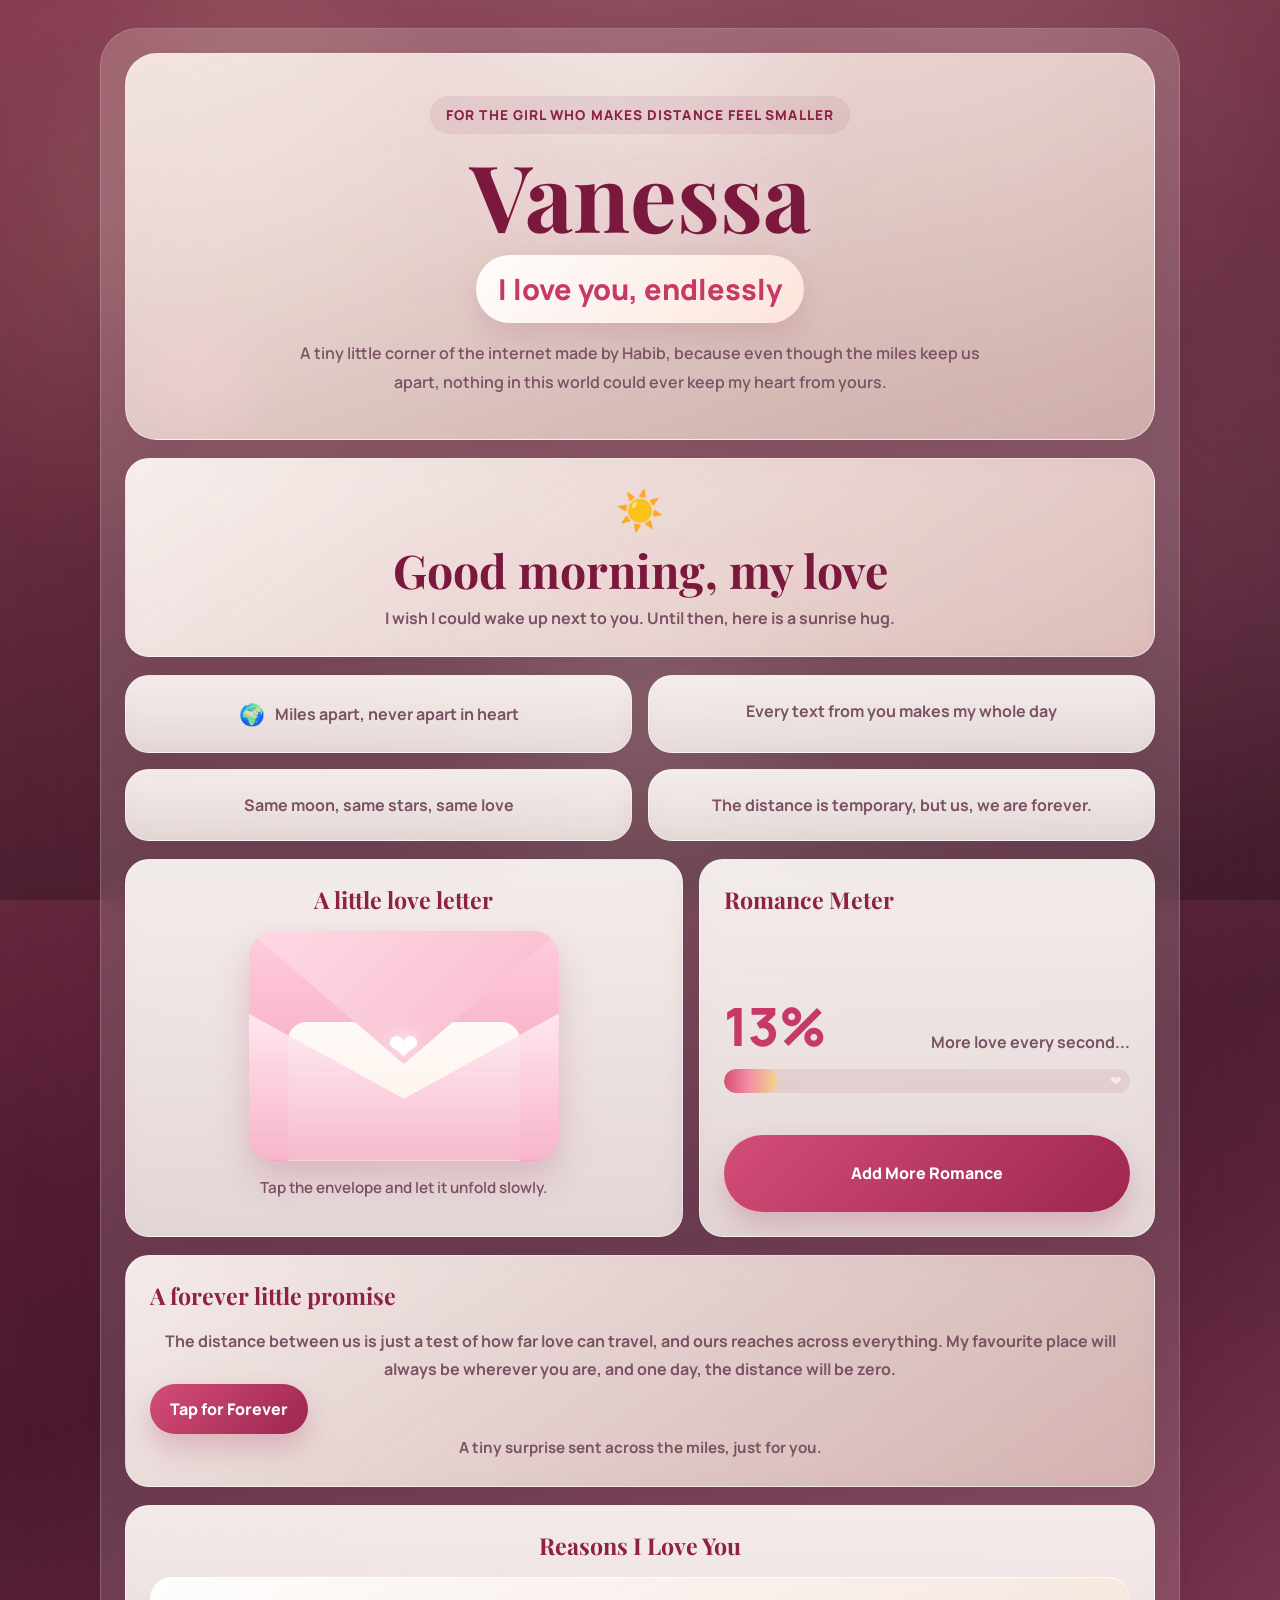
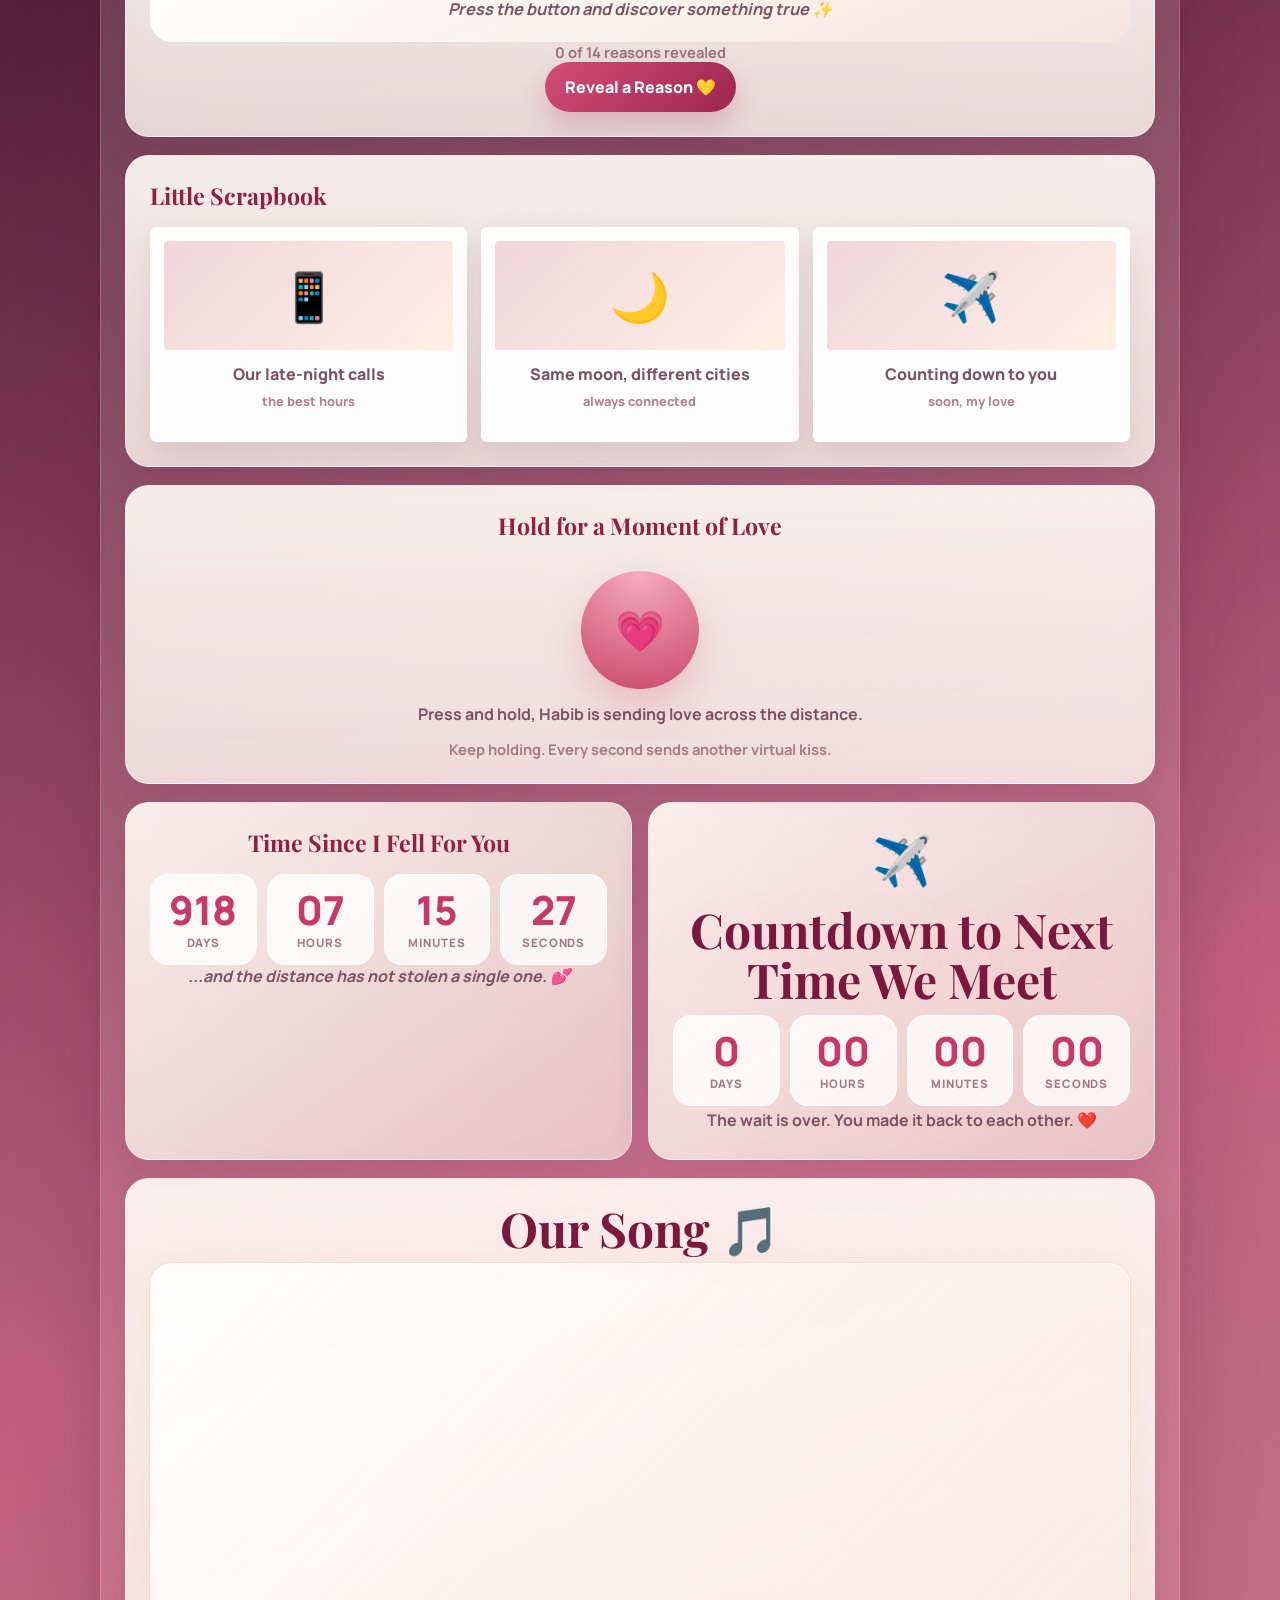
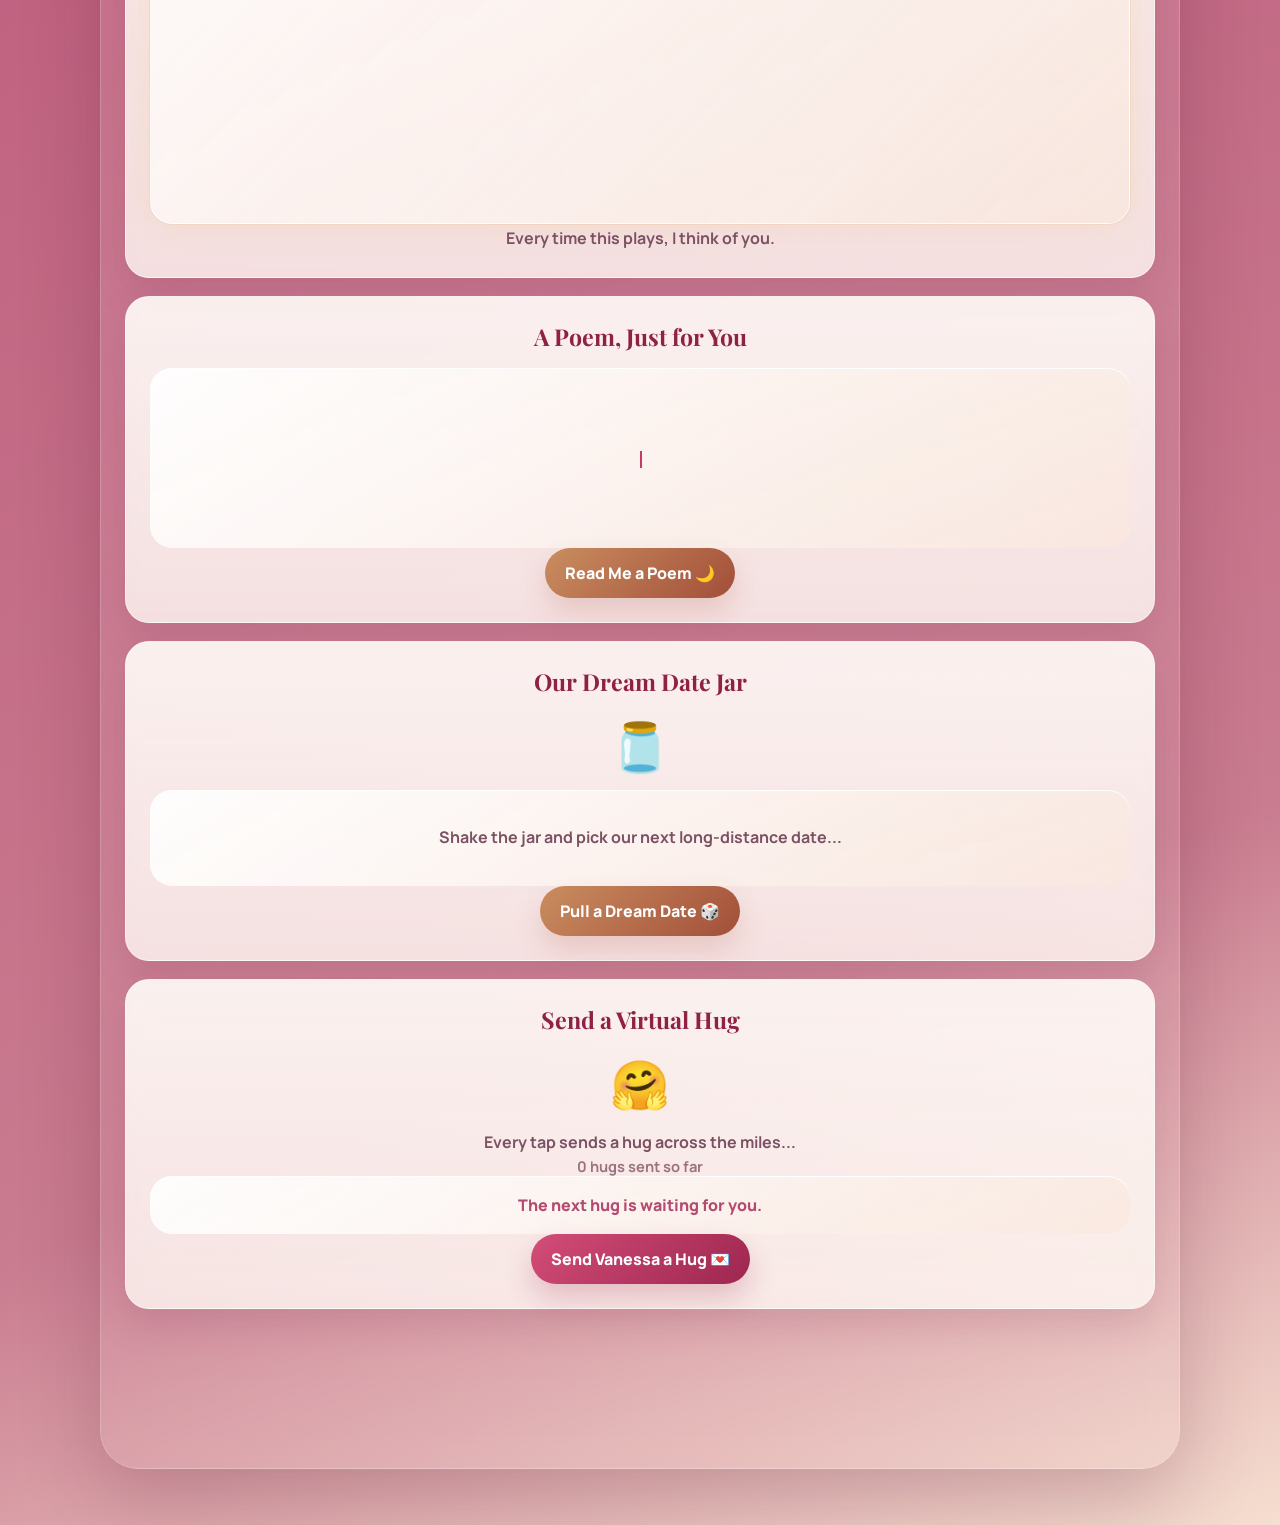
==== commit 5bb7c78a: "13123123213" ====
--- a/For My Vanessa.html
+++ b/For My Vanessa.html
@@ -6,19 +6,25 @@
     <title>For My Vanessa</title>
     <link rel="preconnect" href="https://fonts.googleapis.com">
     <link rel="preconnect" href="https://fonts.gstatic.com" crossorigin>
-    <link href="https://fonts.googleapis.com/css2?family=Great+Vibes&family=Nunito:wght@400;600;700;800&display=swap" rel="stylesheet">
+    <link href="https://fonts.googleapis.com/css2?family=Manrope:wght@400;500;600;700;800&family=Playfair+Display:wght@600;700;800&display=swap" rel="stylesheet">
     <style>
         :root {
-            --blush: #ffc0cb;
-            --lavender: #e6e6fa;
-            --peach: #ffdab9;
-            --cream: #fff5ee;
-            --rose: #ff7fa2;
-            --plum: #8a5f7d;
-            --gold: #ffd166;
-            --card-shadow: 0 22px 60px rgba(170, 110, 138, 0.22);
-            --soft-shadow: 0 14px 30px rgba(255, 127, 162, 0.22);
-            --glow: 0 0 28px rgba(255, 255, 255, 0.8), 0 0 40px rgba(255, 127, 162, 0.35);
+            --bg-1: #2f1221;
+            --bg-2: #5a2137;
+            --bg-3: #f4d7c9;
+            --surface: rgba(255, 249, 244, 0.78);
+            --surface-strong: rgba(255, 252, 248, 0.9);
+            --line: rgba(255, 255, 255, 0.5);
+            --text: #5a2940;
+            --text-soft: #7b5164;
+            --heading: #7a183e;
+            --rose: #c73968;
+            --rose-deep: #8f2144;
+            --glow: 0 0 28px rgba(255, 214, 230, 0.55);
+            --shadow-lg: 0 28px 80px rgba(84, 22, 47, 0.24);
+            --shadow-md: 0 16px 36px rgba(120, 39, 76, 0.16);
+            --radius-xl: 32px;
+            --radius-lg: 24px;
         }
 
         * {
@@ -26,24 +32,18 @@
             -webkit-tap-highlight-color: transparent;
         }
 
-        button {
-            min-height: 44px;
-        }
-
-        html,
+        html {
+            scroll-behavior: smooth;
+        }
+
         body {
-            min-height: 100%;
             margin: 0;
-            overflow-x: hidden;
-        }
-
-        body {
-            font-family: "Nunito", sans-serif;
-            color: #6e4962;
+            min-height: 100vh;
+            font-family: "Manrope", sans-serif;
+            color: var(--text);
             background:
-                radial-gradient(circle at top left, rgba(255, 255, 255, 0.92), transparent 30%),
-                radial-gradient(circle at bottom right, rgba(255, 255, 255, 0.65), transparent 25%),
-                linear-gradient(145deg, var(--cream), var(--lavender) 35%, var(--blush) 68%, var(--peach));
+                radial-gradient(circle at top, rgba(255, 232, 217, 0.24), transparent 28%),
+                linear-gradient(160deg, var(--bg-1) 0%, #4a1930 28%, var(--bg-2) 58%, #c97b8f 86%, var(--bg-3) 100%);
             overflow-x: hidden;
             position: relative;
         }
@@ -54,258 +54,395 @@
             position: fixed;
             inset: 0;
             pointer-events: none;
+            z-index: -3;
         }
 
         body::before {
-            background-image:
-                radial-gradient(circle at 20% 20%, rgba(255, 255, 255, 0.55) 0 2px, transparent 3px),
-                radial-gradient(circle at 80% 30%, rgba(255, 255, 255, 0.45) 0 1.5px, transparent 2.5px),
-                radial-gradient(circle at 60% 70%, rgba(255, 255, 255, 0.35) 0 2px, transparent 3px),
-                radial-gradient(circle at 35% 85%, rgba(255, 255, 255, 0.5) 0 2px, transparent 3px);
-            animation: twinkleField 9s ease-in-out infinite alternate;
-            opacity: 0.9;
+            background:
+                radial-gradient(circle at 20% 20%, rgba(255, 243, 220, 0.16), transparent 18%),
+                radial-gradient(circle at 80% 15%, rgba(255, 196, 214, 0.16), transparent 20%),
+                radial-gradient(circle at 50% 80%, rgba(255, 255, 255, 0.1), transparent 22%);
         }
 
         body::after {
-            background: radial-gradient(circle at center, rgba(255, 255, 255, 0.18), transparent 55%);
-            mix-blend-mode: screen;
-        }
-
-        .page {
-            position: relative;
-            min-height: 100vh;
-            display: grid;
-            place-items: center;
-            padding: 32px 18px 24px;
-            isolation: isolate;
-        }
-
-        .sparkles,
-        .heart-stream {
+            background: linear-gradient(180deg, rgba(18, 8, 15, 0.05), rgba(18, 8, 15, 0.28));
+            z-index: -2;
+        }
+
+        body.day-theme {
+            --bg-1: #7e2742;
+            --bg-2: #bf5f7f;
+            --bg-3: #f6ded0;
+        }
+
+        body.evening-theme {
+            --bg-1: #2e1534;
+            --bg-2: #6b315a;
+            --bg-3: #eccab7;
+        }
+
+        body.night-theme {
+            --bg-1: #140b20;
+            --bg-2: #3a1d42;
+            --bg-3: #cda1a4;
+        }
+
+        button,
+        iframe {
+            border: 0;
+        }
+
+        button {
+            font: inherit;
+        }
+
+        .background-layer,
+        .aurora-layer,
+        .cursor-trail,
+        .burst-layer {
             position: fixed;
             inset: 0;
+            pointer-events: none;
+        }
+
+        .background-layer {
             overflow: hidden;
-            pointer-events: none;
-            z-index: 0;
-        }
-
-        .sparkle,
-        .floating-heart {
+            z-index: -1;
+        }
+
+        .aurora-layer {
+            z-index: -2;
+            opacity: 0.85;
+            overflow: hidden;
+        }
+
+        .aurora-band {
             position: absolute;
+            width: 55vw;
+            height: 55vw;
+            border-radius: 50%;
+            filter: blur(40px);
+            opacity: 0.32;
+            animation: driftAurora 18s ease-in-out infinite alternate;
+        }
+
+        .aurora-band.one {
+            left: -10vw;
+            top: -10vh;
+            background: radial-gradient(circle, rgba(255, 211, 167, 0.6), transparent 70%);
+        }
+
+        .aurora-band.two {
+            right: -15vw;
+            top: 20vh;
+            background: radial-gradient(circle, rgba(255, 170, 205, 0.52), transparent 72%);
+            animation-duration: 22s;
+        }
+
+        .aurora-band.three {
+            left: 25vw;
+            bottom: -18vh;
+            background: radial-gradient(circle, rgba(255, 238, 196, 0.38), transparent 70%);
+            animation-duration: 24s;
+        }
+
+        .floating-piece,
+        .sky-piece {
+            position: absolute;
+            will-change: transform, opacity;
             opacity: 0;
-            will-change: transform, opacity;
-        }
-
-        .sparkle {
-            color: rgba(255, 255, 255, 0.95);
-            font-size: clamp(10px, 1.2vw, 18px);
-            text-shadow: 0 0 10px rgba(255, 255, 255, 0.9);
-            animation: sparklePulse linear infinite;
-        }
-
-        .floating-heart {
-            color: rgba(255, 127, 162, 0.45);
-            font-size: clamp(18px, 2vw, 28px);
-            animation: heartRise linear infinite;
-            filter: drop-shadow(0 0 10px rgba(255, 127, 162, 0.35));
+        }
+
+        .floating-piece {
+            animation: driftPiece linear forwards;
+            filter: drop-shadow(0 0 12px rgba(255, 199, 215, 0.35));
+        }
+
+        .sky-piece {
+            border-radius: 50%;
+            background: rgba(255, 251, 235, 0.9);
+            box-shadow: 0 0 14px rgba(255, 251, 235, 0.75);
+            animation: twinklePiece linear forwards;
+        }
+
+        .page {
+            width: 100%;
+            padding: 20px 12px 40px;
+            position: relative;
+            z-index: 1;
         }
 
         .card {
-            width: min(100%, 920px);
-            background: rgba(255, 245, 238, 0.68);
-            border: 1px solid rgba(255, 255, 255, 0.55);
-            border-radius: 34px;
-            padding: 30px;
-            box-shadow: var(--card-shadow), inset 0 1px 0 rgba(255, 255, 255, 0.7);
+            width: min(100%, 1080px);
+            margin: 0 auto;
+            padding: 18px;
+            border-radius: 38px;
+            background: linear-gradient(180deg, rgba(255, 248, 243, 0.18), rgba(255, 248, 243, 0.08));
+            border: 1px solid rgba(255, 255, 255, 0.18);
+            box-shadow: var(--shadow-lg);
             backdrop-filter: blur(14px);
+        }
+
+        .content {
+            display: grid;
+            gap: 18px;
+        }
+
+        .hero,
+        .panel,
+        .phrase,
+        .footer {
+            opacity: 0;
+            transform: translateY(24px);
+            transition: opacity 0.7s ease, transform 0.7s ease;
+        }
+
+        .hero.is-visible,
+        .panel.is-visible,
+        .phrase.is-visible,
+        .footer.is-visible {
+            opacity: 1;
+            transform: translateY(0);
+        }
+
+        .hero {
+            text-align: center;
+            padding: 28px 18px;
+            border-radius: var(--radius-xl);
+            background:
+                radial-gradient(circle at top, rgba(255, 255, 255, 0.28), transparent 34%),
+                linear-gradient(160deg, rgba(255, 248, 243, 0.86), rgba(249, 225, 210, 0.62));
+            border: 1px solid rgba(255, 255, 255, 0.52);
+            box-shadow: var(--shadow-md);
             position: relative;
-            z-index: 2;
-            animation: gentleFloat 5.5s ease-in-out infinite, fadeInUp 1.35s ease-out both;
-        }
-
-        .card::before,
-        .card::after {
+            overflow: hidden;
+        }
+
+        .hero::after {
             content: "";
             position: absolute;
+            inset: auto auto -30px -20px;
+            width: 180px;
+            height: 180px;
+            background: radial-gradient(circle, rgba(255, 211, 222, 0.32), transparent 70%);
+            pointer-events: none;
+        }
+
+        .eyebrow {
+            display: inline-flex;
+            justify-self: center;
+            gap: 10px;
+            align-items: center;
+            margin-bottom: 12px;
+            padding: 10px 16px;
             border-radius: 999px;
-            pointer-events: none;
-        }
-
-        .card::before {
-            width: 220px;
-            height: 220px;
-            right: -80px;
-            top: -80px;
-            background: radial-gradient(circle, rgba(255, 255, 255, 0.62), transparent 68%);
-        }
-
-        .card::after {
-            width: 170px;
-            height: 170px;
-            left: -65px;
-            bottom: -70px;
-            background: radial-gradient(circle, rgba(255, 192, 203, 0.3), transparent 70%);
-        }
-
-        .content {
-            position: relative;
-            z-index: 1;
-            display: grid;
-            gap: 26px;
-            min-width: 0;
-        }
-
-        .hero {
-            text-align: center;
-            display: grid;
-            gap: 12px;
+            background: rgba(122, 24, 62, 0.08);
+            color: var(--rose-deep);
+            font-size: 0.85rem;
+            font-weight: 800;
+            letter-spacing: 0.08em;
+            text-transform: uppercase;
+        }
+
+        .name,
+        .greeting-text,
+        .countdown-text,
+        .forever-title,
+        .song-title {
+            margin: 0;
+            font-family: "Playfair Display", serif;
+            color: var(--heading);
+            text-shadow: var(--glow);
+            line-height: 1.05;
         }
 
         .name {
-            margin: 0;
-            font-family: "Great Vibes", cursive;
-            font-size: clamp(3.4rem, 9vw, 6.4rem);
-            line-height: 0.95;
-            color: #c95f86;
-            text-shadow: var(--glow);
-            letter-spacing: 1px;
+            font-size: clamp(3rem, 14vw, 5.8rem);
+            margin-bottom: 12px;
+        }
+
+        .love-banner {
+            display: inline-flex;
+            justify-content: center;
+            align-items: center;
+            gap: 10px;
+            margin: 0 auto 16px;
+            padding: 14px 22px;
+            border-radius: 999px;
+            background: linear-gradient(135deg, rgba(255, 255, 255, 0.96), rgba(255, 232, 221, 0.92));
+            color: var(--rose);
+            font-size: clamp(1.2rem, 5vw, 1.8rem);
+            font-weight: 800;
+            box-shadow: 0 14px 28px rgba(141, 33, 68, 0.12);
+        }
+
+        .love-banner span {
+            animation: pulseGlow 2.6s ease-in-out infinite;
+        }
+
+        .hero-note,
+        .forever-copy,
+        .forever-text,
+        .greeting-sub,
+        .letter-hint,
+        .meter-message,
+        .reason-text,
+        .hold-hint,
+        .hold-tip,
+        .timer-tagline,
+        .poem-text,
+        .date-idea,
+        .hug-message,
+        .countdown-sub,
+        .song-caption,
+        .footer {
+            overflow-wrap: anywhere;
         }
 
         .hero-note {
             margin: 0 auto;
-            max-width: 640px;
-            font-size: clamp(1rem, 2.4vw, 1.18rem);
-            color: #7d5770;
-        }
-
-        .love-banner {
-            display: inline-flex;
-            justify-self: center;
-            align-items: center;
-            gap: 12px;
-            padding: 14px 24px;
-            background: linear-gradient(135deg, rgba(255, 255, 255, 0.86), rgba(255, 218, 185, 0.75));
-            border-radius: 999px;
-            box-shadow: var(--soft-shadow);
-            font-weight: 800;
-            font-size: clamp(1.45rem, 4vw, 2.2rem);
-            color: #d14b79;
-            text-shadow: 0 0 18px rgba(255, 255, 255, 0.8);
-        }
-
-        .love-banner span {
-            display: inline-block;
-            animation: pulseGlow 2.4s ease-in-out infinite;
-        }
-
-        .phrases {
+            max-width: 720px;
+            color: var(--text-soft);
+            font-size: 1rem;
+            line-height: 1.8;
+            font-weight: 600;
+        }
+
+        .phrases,
+        .interactive-grid,
+        .timers-grid {
             display: grid;
-            grid-template-columns: repeat(2, minmax(0, 1fr));
             gap: 16px;
         }
 
+        .phrase,
+        .panel {
+            background: linear-gradient(180deg, var(--surface-strong), var(--surface));
+            border: 1px solid rgba(255, 255, 255, 0.5);
+            border-radius: var(--radius-lg);
+            box-shadow: var(--shadow-md);
+            backdrop-filter: blur(10px);
+        }
+
         .phrase {
-            background: rgba(255, 255, 255, 0.68);
-            border-radius: 24px;
-            padding: 18px 20px;
-            box-shadow: var(--soft-shadow);
-            border: 1px solid rgba(255, 255, 255, 0.5);
-            font-size: clamp(1rem, 2.3vw, 1.1rem);
+            padding: 18px;
             font-weight: 700;
-            color: #7f5670;
+            color: var(--text-soft);
+            text-align: center;
         }
 
         .phrase.accent {
             display: flex;
+            justify-content: center;
             align-items: center;
             gap: 10px;
-            flex-wrap: wrap;
-            justify-content: center;
         }
 
         .phrase-icon {
-            font-size: 1.35rem;
-            filter: drop-shadow(0 0 8px rgba(255, 209, 102, 0.65));
-        }
-
-        .interactive-grid {
-            display: grid;
-            grid-template-columns: 1.15fr 0.95fr;
-            gap: 18px;
+            font-size: 1.3rem;
         }
 
         .panel {
-            background: rgba(255, 255, 255, 0.72);
-            border-radius: 28px;
-            padding: 22px;
-            box-shadow: var(--soft-shadow);
-            border: 1px solid rgba(255, 255, 255, 0.58);
-            min-width: 0;
+            padding: 22px 18px;
         }
 
         .panel-title {
             margin: 0 0 16px;
-            font-size: 1.2rem;
-            font-weight: 800;
-            color: #b6537e;
+            color: var(--rose-deep);
+            font-family: "Playfair Display", serif;
+            font-size: 1.45rem;
+        }
+
+        .greeting-panel,
+        .reasons-panel,
+        .hold-panel,
+        .timer-panel,
+        .poem-panel,
+        .date-jar-panel,
+        .hug-panel,
+        .song-panel,
+        .countdown-panel {
+            text-align: center;
+        }
+
+        .greeting-panel {
+            background: linear-gradient(145deg, rgba(255, 250, 246, 0.92), rgba(250, 221, 212, 0.72));
+        }
+
+        .greeting-emoji {
+            font-size: 2.4rem;
+            margin-bottom: 10px;
+        }
+
+        .greeting-text {
+            font-size: clamp(1.8rem, 7vw, 2.9rem);
+            margin-bottom: 10px;
+        }
+
+        .greeting-sub {
+            margin: 0;
+            color: var(--text-soft);
+            font-weight: 700;
+            line-height: 1.7;
         }
 
         .envelope-wrap {
-            display: grid;
-            gap: 18px;
-            justify-items: center;
             text-align: center;
         }
 
         .envelope-button {
-            border: 0;
+            width: min(100%, 310px);
+            padding: 0;
             background: none;
-            padding: 0;
             cursor: pointer;
+        }
+
+        .envelope-shell {
             position: relative;
-            width: min(100%, 290px);
-            outline: none;
-        }
-
-        .envelope-button:focus-visible .envelope,
-        .envelope-button:hover .envelope {
-            transform: translateY(-4px) scale(1.01);
-            box-shadow: 0 18px 28px rgba(209, 75, 121, 0.24);
+            perspective: 1200px;
+            margin: 0 auto 16px;
         }
 
         .envelope {
             position: relative;
             aspect-ratio: 1.35;
-            background: linear-gradient(180deg, #ffd7e3, #ffb9cb);
-            border-radius: 22px;
-            box-shadow: 0 12px 22px rgba(209, 75, 121, 0.2);
+            border-radius: 26px;
+            background: linear-gradient(180deg, #ffcddd, #f29ab2);
+            box-shadow: 0 18px 36px rgba(164, 46, 91, 0.2);
             overflow: hidden;
-            transition: transform 0.3s ease, box-shadow 0.3s ease;
-        }
-
-        .envelope::before,
-        .envelope::after {
-            content: "";
+            transform-style: preserve-3d;
+            transition: transform 0.55s cubic-bezier(.22, 1, .36, 1), box-shadow 0.55s ease;
+        }
+
+        .envelope-letter {
+            position: absolute;
+            left: 12%;
+            right: 12%;
+            bottom: 6%;
+            height: 72%;
+            border-radius: 18px 18px 12px 12px;
+            background: linear-gradient(180deg, rgba(255, 251, 247, 0.98), rgba(255, 242, 233, 0.96));
+            box-shadow: inset 0 1px 0 rgba(255, 255, 255, 0.95);
+            transform: translateY(24%) scale(0.98);
+            transition: transform 0.8s cubic-bezier(.2, .9, .2, 1);
+        }
+
+        .envelope-flap {
             position: absolute;
             inset: 0;
-            margin: auto;
-        }
-
-        .envelope::before {
-            width: 100%;
-            height: 100%;
-            background: linear-gradient(135deg, transparent 49.5%, rgba(255, 245, 238, 0.98) 50%);
-            clip-path: polygon(0 0, 100% 0, 50% 55%);
-            transform-origin: top;
-            transition: transform 0.55s ease;
-        }
-
-        .envelope::after {
-            inset: auto 18px 14px;
-            height: 58%;
-            border-radius: 16px 16px 18px 18px;
-            background: linear-gradient(180deg, rgba(255, 245, 238, 0.92), rgba(255, 255, 255, 0.98));
-            box-shadow: inset 0 1px 0 rgba(255, 255, 255, 0.85);
+            background: linear-gradient(135deg, #ffd9e5, #f6b2c6);
+            clip-path: polygon(0 0, 100% 0, 50% 58%);
+            transform-origin: top center;
+            transition: transform 0.8s cubic-bezier(.2, .9, .2, 1);
+            backface-visibility: hidden;
+        }
+
+        .envelope-front {
+            position: absolute;
+            inset: auto 0 0;
+            height: 64%;
+            background: linear-gradient(180deg, rgba(255, 236, 243, 0.88), rgba(247, 182, 204, 0.95));
+            clip-path: polygon(0 0, 50% 58%, 100% 0, 100% 100%, 0 100%);
         }
 
         .envelope-heart {
@@ -313,148 +450,186 @@
             inset: 0;
             display: grid;
             place-items: center;
-            font-size: 2.5rem;
-            z-index: 1;
-            color: #d14b79;
-            text-shadow: 0 0 16px rgba(255, 255, 255, 0.75);
+            font-size: 2.3rem;
+            z-index: 2;
+            color: white;
+            text-shadow: 0 0 20px rgba(255, 255, 255, 0.8);
+        }
+
+        .envelope-button:hover .envelope,
+        .envelope-button:focus-visible .envelope {
+            transform: translateY(-6px) rotateX(6deg);
+            box-shadow: 0 26px 48px rgba(164, 46, 91, 0.24);
         }
 
         .hidden-letter {
             max-height: 0;
             overflow: hidden;
+            opacity: 0;
+            padding: 0 16px;
             border-radius: 20px;
-            background: rgba(255, 245, 238, 0.88);
-            transition: max-height 0.55s ease, padding 0.55s ease, opacity 0.4s ease;
-            padding: 0 18px;
-            opacity: 0;
-            color: #7f5670;
-            box-shadow: inset 0 1px 0 rgba(255, 255, 255, 0.8);
+            background: rgba(255, 249, 245, 0.72);
+            transition: max-height 0.85s cubic-bezier(.2, .9, .2, 1), opacity 0.45s ease, padding 0.45s ease;
         }
 
         .hidden-letter p {
             margin: 0;
-            font-size: 1rem;
-            line-height: 1.7;
-        }
-
-        .letter-open .envelope::before {
-            transform: rotateX(180deg);
+            line-height: 1.9;
+            color: var(--text-soft);
+            font-weight: 600;
+        }
+
+        .letter-open .envelope {
+            transform: translateY(-8px);
+        }
+
+        .letter-open .envelope-flap {
+            transform: rotateX(-180deg);
+        }
+
+        .letter-open .envelope-letter {
+            transform: translateY(-6%) scale(1);
         }
 
         .letter-open .hidden-letter {
-            max-height: 220px;
-            padding: 18px;
+            max-height: 260px;
             opacity: 1;
+            padding: 18px 16px;
         }
 
         .letter-hint {
-            margin: 0;
-            color: #8d6681;
-            font-size: 0.98rem;
+            margin: 0 0 14px;
+            color: var(--text-soft);
+            font-size: 0.95rem;
+            font-weight: 600;
         }
 
         .meter {
             display: grid;
             gap: 16px;
-            align-content: start;
-        }
-
-        .meter-button {
-            border: 0;
+        }
+
+        .meter-stats {
+            display: flex;
+            justify-content: space-between;
+            align-items: end;
+            gap: 12px;
+            flex-wrap: wrap;
+        }
+
+        .meter-percent {
+            font-size: clamp(2rem, 10vw, 3.3rem);
+            font-weight: 800;
+            color: var(--rose);
+            line-height: 1;
+        }
+
+        .meter-track {
+            position: relative;
+            height: 24px;
             border-radius: 999px;
-            padding: 14px 18px;
-            font: inherit;
-            font-weight: 800;
-            color: white;
-            cursor: pointer;
-            background: linear-gradient(135deg, #ff8fb0, #d86b93);
-            box-shadow: 0 14px 26px rgba(216, 107, 147, 0.28);
-            transition: transform 0.24s ease, box-shadow 0.24s ease;
-        }
-
-        .meter-button:hover,
-        .meter-button:focus-visible {
-            transform: translateY(-2px);
-            box-shadow: 0 16px 30px rgba(216, 107, 147, 0.34);
-        }
-
-        .meter-track {
-            height: 22px;
-            border-radius: 999px;
-            background: rgba(230, 230, 250, 0.85);
+            background: rgba(184, 103, 134, 0.14);
             overflow: hidden;
-            box-shadow: inset 0 2px 8px rgba(138, 95, 125, 0.08);
         }
 
         .meter-fill {
             width: 0;
             height: 100%;
             border-radius: inherit;
-            background: linear-gradient(90deg, #ff90b2, #ffd6a5, #ffd166);
-            box-shadow: 0 0 18px rgba(255, 209, 102, 0.55);
-            transition: width 0.35s ease;
-        }
-
-        .meter-stats {
-            display: flex;
-            justify-content: space-between;
-            align-items: baseline;
-            gap: 12px;
-            flex-wrap: wrap;
-        }
-
-        .meter-percent {
-            font-size: clamp(1.9rem, 5vw, 2.8rem);
-            font-weight: 800;
-            color: #cb5b84;
-            text-shadow: 0 0 18px rgba(255, 255, 255, 0.75);
+            background: linear-gradient(90deg, #d74c73 0%, #f18ea5 45%, #f4d28a 100%);
+            box-shadow: 0 0 18px rgba(244, 210, 138, 0.5);
+            transition: width 0.6s ease;
+        }
+
+        .meter-fill.full {
+            box-shadow: 0 0 18px rgba(244, 210, 138, 0.8), 0 0 34px rgba(247, 119, 158, 0.65);
+        }
+
+        .meter-track::after {
+            content: "❤";
+            position: absolute;
+            right: 8px;
+            top: 50%;
+            transform: translateY(-50%) scale(0.9);
+            color: rgba(255, 255, 255, 0.8);
+            opacity: 0.75;
+            transition: transform 0.4s ease, filter 0.4s ease;
+        }
+
+        .meter-track.maxed::after {
+            transform: translateY(-50%) scale(1.18);
+            filter: drop-shadow(0 0 12px rgba(255, 244, 209, 0.88));
         }
 
         .meter-message {
             margin: 0;
-            color: #8c6881;
+            color: var(--text-soft);
             font-weight: 700;
         }
 
+        .meter-button,
+        .forever-button,
+        .reason-button,
+        .poem-button,
+        .date-button,
+        .hug-button,
+        .close-forever {
+            min-height: 48px;
+            padding: 14px 20px;
+            border-radius: 999px;
+            font-weight: 800;
+            cursor: pointer;
+            color: white;
+            transition: transform 0.25s ease, box-shadow 0.25s ease, opacity 0.25s ease;
+        }
+
+        .meter-button,
+        .forever-button,
+        .reason-button,
+        .hug-button {
+            background: linear-gradient(135deg, #d34d78, #9d264f);
+            box-shadow: 0 14px 28px rgba(157, 38, 79, 0.22);
+        }
+
+        .poem-button,
+        .date-button,
+        .close-forever {
+            background: linear-gradient(135deg, #ca8d5f, #a24f39);
+            box-shadow: 0 14px 28px rgba(162, 79, 57, 0.18);
+        }
+
+        .meter-button:hover,
+        .forever-button:hover,
+        .reason-button:hover,
+        .poem-button:hover,
+        .date-button:hover,
+        .hug-button:hover,
+        .close-forever:hover,
+        .meter-button:focus-visible,
+        .forever-button:focus-visible,
+        .reason-button:focus-visible,
+        .poem-button:focus-visible,
+        .date-button:focus-visible,
+        .hug-button:focus-visible,
+        .close-forever:focus-visible {
+            transform: translateY(-2px);
+        }
+
         .forever-panel {
-            display: grid;
-            gap: 16px;
-            text-align: center;
-            justify-items: center;
-            background: linear-gradient(145deg, rgba(255, 255, 255, 0.8), rgba(255, 218, 185, 0.55));
-        }
-
-        .forever-copy {
-            margin: 0;
-            max-width: 560px;
-            color: #81556f;
-            line-height: 1.7;
-            font-weight: 700;
-        }
-
-        .forever-button {
-            border: 0;
-            border-radius: 999px;
-            padding: 15px 24px;
-            font: inherit;
-            font-weight: 800;
-            color: white;
-            cursor: pointer;
-            background: linear-gradient(135deg, #ff92b3, #c95f86);
-            box-shadow: 0 16px 28px rgba(201, 95, 134, 0.28);
-            transition: transform 0.24s ease, box-shadow 0.24s ease;
-        }
-
-        .forever-button:hover,
-        .forever-button:focus-visible {
-            transform: translateY(-2px) scale(1.01);
-            box-shadow: 0 20px 34px rgba(201, 95, 134, 0.34);
-        }
-
+            background: linear-gradient(145deg, rgba(255, 249, 245, 0.92), rgba(243, 215, 205, 0.68));
+        }
+
+        .forever-copy,
         .forever-note {
             margin: 0;
-            color: #926a82;
-            font-size: 0.98rem;
+            color: var(--text-soft);
+            font-weight: 700;
+            line-height: 1.8;
+            text-align: center;
+        }
+
+        .forever-note {
+            font-size: 0.95rem;
         }
 
         .forever-overlay {
@@ -462,14 +637,14 @@
             inset: 0;
             display: grid;
             place-items: center;
-            padding: 24px;
-            background: radial-gradient(circle at top, rgba(255, 255, 255, 0.45), transparent 30%), rgba(201, 95, 134, 0.28);
+            padding: 18px;
+            background: rgba(51, 17, 31, 0.48);
             backdrop-filter: blur(14px);
-            z-index: 6;
             opacity: 0;
             visibility: hidden;
             pointer-events: none;
             transition: opacity 0.35s ease, visibility 0.35s ease;
+            z-index: 20;
         }
 
         .forever-overlay.show {
@@ -479,493 +654,256 @@
         }
 
         .forever-message {
-            width: min(100%, 560px);
-            padding: 28px 24px;
+            width: min(100%, 620px);
+            padding: 28px 22px;
             border-radius: 30px;
-            background: rgba(255, 245, 238, 0.92);
-            box-shadow: 0 26px 70px rgba(141, 82, 109, 0.22);
+            background: linear-gradient(180deg, rgba(255, 251, 246, 0.98), rgba(255, 241, 232, 0.94));
+            box-shadow: var(--shadow-lg);
             text-align: center;
             position: relative;
             overflow: hidden;
-            animation: fadeInUp 0.45s ease-out both;
         }
 
         .forever-title {
-            margin: 0 0 10px;
-            font-family: "Great Vibes", cursive;
-            font-size: clamp(2.5rem, 8vw, 4.2rem);
-            color: #c95f86;
-            text-shadow: var(--glow);
+            font-size: clamp(2.3rem, 10vw, 4rem);
+            margin-bottom: 12px;
         }
 
         .forever-text {
             margin: 0;
-            color: #7a5068;
-            font-size: clamp(1rem, 2.5vw, 1.12rem);
-            line-height: 1.75;
+            color: var(--text-soft);
+            line-height: 1.85;
             font-weight: 700;
         }
 
-        .close-forever {
-            margin-top: 18px;
-            border: 0;
-            border-radius: 999px;
-            padding: 12px 18px;
-            font: inherit;
+        .signature {
+            margin: 14px 0 0;
+            color: #986575;
             font-weight: 800;
-            cursor: pointer;
-            color: #b5547d;
-            background: rgba(255, 255, 255, 0.85);
-            box-shadow: var(--soft-shadow);
-        }
-
-        .burst-heart {
-            position: fixed;
-            z-index: 7;
-            pointer-events: none;
-            opacity: 0;
-            will-change: transform, opacity;
-            animation: burstFly 1.4s ease-out forwards;
-            filter: drop-shadow(0 0 12px rgba(255, 127, 162, 0.45));
-        }
-
-        /* ── Reasons I Love You ── */
-        .reasons-panel {
-            display: grid;
-            gap: 18px;
-            text-align: center;
-            justify-items: center;
-        }
-
-        .reason-display {
-            min-height: 72px;
-            display: grid;
-            place-items: center;
-            width: 100%;
-            padding: 16px 20px;
+        }
+
+        .reason-display,
+        .poem-display,
+        .date-card,
+        .hug-milestone,
+        .song-frame {
             border-radius: 22px;
-            background: linear-gradient(135deg, rgba(255, 255, 255, 0.9), rgba(255, 218, 185, 0.6));
-            box-shadow: inset 0 1px 0 rgba(255, 255, 255, 0.85);
+            background: linear-gradient(135deg, rgba(255, 255, 255, 0.92), rgba(249, 232, 221, 0.7));
+            box-shadow: inset 0 1px 0 rgba(255, 255, 255, 0.95);
+        }
+
+        .reason-display,
+        .date-card,
+        .hug-milestone {
+            padding: 18px;
         }
 
         .reason-text {
             margin: 0;
-            font-size: clamp(1.05rem, 2.5vw, 1.2rem);
+            color: var(--text-soft);
+            font-size: 1.02rem;
+            font-style: italic;
+            line-height: 1.8;
             font-weight: 700;
-            color: #854e72;
-            font-style: italic;
-            transition: opacity 0.28s ease;
+            transition: opacity 0.3s ease;
         }
 
         .reason-text.fading {
             opacity: 0;
         }
 
-        .reason-counter {
+        .reason-counter,
+        .hug-counter {
             margin: 0;
-            font-size: 0.88rem;
-            color: #aa7894;
-        }
-
-        .reason-button {
-            border: 0;
-            border-radius: 999px;
-            padding: 13px 22px;
-            font: inherit;
+            color: #9b7280;
+            font-size: 0.92rem;
+            font-weight: 700;
+        }
+
+        .scrapbook {
+            display: grid;
+            gap: 14px;
+        }
+
+        .polaroid {
+            padding: 14px 14px 30px;
+            border-radius: 6px;
+            background: rgba(255, 255, 255, 0.96);
+            text-align: center;
+            box-shadow: 0 14px 32px rgba(100, 32, 62, 0.12);
+            transition: transform 0.3s ease, box-shadow 0.3s ease;
+        }
+
+        .polaroid:hover {
+            transform: translateY(-5px) rotate(1deg);
+            box-shadow: 0 22px 36px rgba(100, 32, 62, 0.18);
+        }
+
+        .polaroid-scene {
+            padding: 22px 0;
+            margin-bottom: 12px;
+            border-radius: 4px;
+            font-size: 3rem;
+            background: linear-gradient(135deg, rgba(228, 180, 194, 0.55), rgba(255, 238, 225, 0.9));
+        }
+
+        .polaroid-caption {
+            margin: 0;
+            color: var(--text-soft);
             font-weight: 800;
-            color: white;
-            cursor: pointer;
-            background: linear-gradient(135deg, #ffb3cc, #d8608c);
-            box-shadow: 0 12px 24px rgba(216, 96, 140, 0.28);
-            transition: transform 0.22s ease, box-shadow 0.22s ease;
-        }
-
-        .reason-button:hover,
-        .reason-button:focus-visible {
-            transform: translateY(-2px);
-            box-shadow: 0 16px 28px rgba(216, 96, 140, 0.34);
-        }
-
-        /* ── Scrapbook ── */
-        .scrapbook {
-            display: flex;
-            flex-wrap: wrap;
-            gap: 22px;
-            justify-content: center;
-        }
-
-        .polaroid {
-            background: rgba(255, 255, 255, 0.96);
-            border-radius: 4px;
-            padding: 14px 14px 42px;
-            box-shadow: 0 10px 30px rgba(138, 95, 125, 0.18), 0 2px 6px rgba(138, 95, 125, 0.1);
-            width: clamp(150px, 26vw, 200px);
-            text-align: center;
-            transition: transform 0.3s ease, box-shadow 0.3s ease;
-            cursor: default;
-        }
-
-        .polaroid:nth-child(1) { transform: rotate(-3deg); }
-        .polaroid:nth-child(2) { transform: rotate(1.8deg); }
-        .polaroid:nth-child(3) { transform: rotate(-1.5deg); }
-
-        .polaroid:hover {
-            transform: rotate(0) translateY(-7px) scale(1.04) !important;
-            box-shadow: 0 24px 46px rgba(138, 95, 125, 0.24);
-            z-index: 3;
-        }
-
-        .polaroid-scene {
-            font-size: 3rem;
-            line-height: 1;
-            margin-bottom: 10px;
-            background: linear-gradient(135deg, var(--lavender), var(--blush));
-            border-radius: 2px;
-            padding: 18px 0;
-        }
-
-        .polaroid-caption {
-            font-size: 0.9rem;
-            font-weight: 700;
-            color: #8a607a;
-            line-height: 1.4;
-            margin: 0;
+            line-height: 1.6;
         }
 
         .polaroid-date {
             display: block;
-            font-size: 0.76rem;
-            color: #b8899e;
-            margin-top: 5px;
-        }
-
-        /* ── Hold for Love ── */
+            margin-top: 4px;
+            font-size: 0.8rem;
+            color: #b18290;
+        }
+
         .hold-panel {
             display: grid;
             gap: 14px;
-            text-align: center;
             justify-items: center;
         }
 
         .hold-button {
-            border: 0;
-            border-radius: 999px;
             width: 118px;
             height: 118px;
-            font-size: 2.6rem;
+            border-radius: 999px;
             cursor: pointer;
-            background: linear-gradient(135deg, #ffb3cc, #e87dab);
-            box-shadow: 0 14px 32px rgba(232, 125, 171, 0.32);
-            transition: transform 0.18s ease, box-shadow 0.18s ease;
+            color: white;
+            font-size: 2.5rem;
+            background: radial-gradient(circle at top, #f6adc1, #ca476e);
+            box-shadow: 0 18px 40px rgba(202, 71, 110, 0.24);
+            transition: transform 0.2s ease, box-shadow 0.2s ease;
             user-select: none;
-            -webkit-user-select: none;
             touch-action: none;
         }
 
         .hold-button.pressing {
-            transform: scale(0.93);
-            box-shadow: 0 8px 20px rgba(232, 125, 171, 0.2);
-        }
-
-        .hold-hint {
-            margin: 0;
-            color: #926a82;
-            font-size: 0.95rem;
-            font-weight: 700;
-        }
-
+            transform: scale(0.94);
+            box-shadow: 0 10px 24px rgba(202, 71, 110, 0.16);
+        }
+
+        .hold-hint,
         .hold-tip {
             margin: 0;
-            color: #b090a0;
-            font-size: 0.88rem;
-        }
-
-        .kiss-heart {
+            color: var(--text-soft);
+            font-weight: 700;
+        }
+
+        .hold-tip {
+            font-size: 0.92rem;
+            color: #a27c89;
+        }
+
+        .kiss-heart,
+        .burst-heart,
+        .magic-piece,
+        .trail-heart {
             position: fixed;
             pointer-events: none;
-            z-index: 5;
-            opacity: 0;
+            z-index: 30;
             will-change: transform, opacity;
+        }
+
+        .kiss-heart {
             animation: kissFloat 1.8s ease-out forwards;
-            filter: drop-shadow(0 0 10px rgba(255, 127, 162, 0.5));
-        }
-
-        @keyframes kissFloat {
-            0% { opacity: 0; transform: translateY(0) scale(0.6); }
-            12% { opacity: 1; }
-            100% { opacity: 0; transform: translateY(-190px) translateX(var(--kiss-x)) scale(1.2); }
-        }
-
-        .footer {
-            text-align: center;
-            font-size: 0.92rem;
-            color: #8a6780;
-        }
-
-        .cursor-heart {
-            position: fixed;
-            left: 0;
-            top: 0;
-            font-size: clamp(20px, 2.4vw, 28px);
-            pointer-events: none;
-            z-index: 4;
-            transform: translate3d(-50%, -50%, 0);
-            filter: drop-shadow(0 0 14px rgba(255, 127, 162, 0.65));
-            transition: transform 0.16s linear;
-        }
-
-        @keyframes gentleFloat {
-            0%,
-            100% {
-                transform: translateY(0);
-            }
-            50% {
-                transform: translateY(-12px);
-            }
-        }
-
-        @keyframes fadeInUp {
-            from {
-                opacity: 0;
-                transform: translateY(24px) scale(0.98);
-            }
-            to {
-                opacity: 1;
-                transform: translateY(0) scale(1);
-            }
-        }
-
-        @keyframes pulseGlow {
-            0%,
-            100% {
-                transform: scale(1);
-                text-shadow: 0 0 12px rgba(255, 255, 255, 0.7);
-            }
-            50% {
-                transform: scale(1.03);
-                text-shadow: 0 0 24px rgba(255, 255, 255, 0.9);
-            }
-        }
-
-        @keyframes twinkleField {
-            from {
-                opacity: 0.72;
-            }
-            to {
-                opacity: 1;
-            }
-        }
-
-        @keyframes sparklePulse {
-            0% {
-                opacity: 0;
-                transform: translateY(8px) scale(0.6);
-            }
-            20% {
-                opacity: 1;
-            }
-            70% {
-                opacity: 0.8;
-            }
-            100% {
-                opacity: 0;
-                transform: translateY(-16px) scale(1.08);
-            }
-        }
-
-        @keyframes heartRise {
-            0% {
-                opacity: 0;
-                transform: translateY(30px) scale(0.9);
-            }
-            15% {
-                opacity: 0.75;
-            }
-            100% {
-                opacity: 0;
-                transform: translateY(-110vh) translateX(18px) scale(1.2);
-            }
-        }
-
-        @keyframes burstFly {
-            0% {
-                opacity: 0;
-                transform: translate3d(0, 0, 0) scale(0.5);
-            }
-            15% {
-                opacity: 1;
-            }
-            100% {
-                opacity: 0;
-                transform: translate3d(var(--burst-x), var(--burst-y), 0) scale(1.35) rotate(var(--burst-rotate));
-            }
-        }
-
-        /* ── Greeting Banner ── */
-        .greeting-panel {
-            display: grid;
-            gap: 10px;
-            text-align: center;
-            justify-items: center;
-            background: linear-gradient(145deg, rgba(255,255,255,0.82), rgba(255,218,185,0.55));
-        }
-
-        .greeting-emoji {
-            font-size: 2.8rem;
-            line-height: 1;
-            animation: pulseGlow 2.8s ease-in-out infinite;
-        }
-
-        .greeting-text {
-            margin: 0;
-            font-family: "Great Vibes", cursive;
-            font-size: clamp(1.8rem, 5vw, 2.6rem);
-            color: #c95f86;
-            text-shadow: var(--glow);
-        }
-
-        .greeting-sub {
-            margin: 0;
-            font-size: clamp(0.95rem, 2.2vw, 1.08rem);
-            color: #81556f;
-            font-weight: 700;
-        }
-
-        /* ── Love Timer ── */
-        .timer-panel {
-            display: grid;
-            gap: 16px;
-            text-align: center;
-            justify-items: center;
-            background: linear-gradient(145deg, rgba(255,255,255,0.82), rgba(230,230,250,0.6));
+        }
+
+        .burst-heart {
+            animation: burstFly 1.4s ease-out forwards;
+        }
+
+        .magic-piece {
+            animation: magicBurst 1.25s ease-out forwards;
+        }
+
+        .trail-heart {
+            animation: trailFade 0.95s ease-out forwards;
+            font-size: 0.95rem;
+            color: rgba(255, 216, 225, 0.92);
+            text-shadow: 0 0 10px rgba(255, 216, 225, 0.85);
+        }
+
+        .timer-panel,
+        .countdown-panel {
+            background: linear-gradient(145deg, rgba(255, 250, 246, 0.92), rgba(243, 220, 212, 0.72));
         }
 
         .timer-grid {
             display: grid;
-            grid-template-columns: repeat(4, 1fr);
-            gap: 12px;
-            width: 100%;
-            max-width: 420px;
+            grid-template-columns: repeat(2, minmax(0, 1fr));
+            gap: 10px;
         }
 
         .timer-unit {
-            background: linear-gradient(135deg, rgba(255,255,255,0.92), rgba(255,218,185,0.55));
-            border-radius: 20px;
-            padding: 14px 8px;
-            box-shadow: 0 8px 20px rgba(170,110,138,0.12);
-            border: 1px solid rgba(255,255,255,0.6);
+            padding: 14px 10px;
+            border-radius: 18px;
+            background: rgba(255, 255, 255, 0.78);
+            border: 1px solid rgba(255, 255, 255, 0.7);
         }
 
         .timer-number {
             display: block;
-            font-size: clamp(1.6rem, 4.5vw, 2.4rem);
+            color: var(--rose);
+            font-size: clamp(1.5rem, 8vw, 2.5rem);
             font-weight: 800;
-            color: #c95f86;
-            text-shadow: 0 0 14px rgba(255,255,255,0.7);
-            line-height: 1.1;
+            line-height: 1.05;
         }
 
         .timer-label {
             display: block;
+            margin-top: 4px;
+            color: #a07a87;
+            text-transform: uppercase;
+            letter-spacing: 0.08em;
             font-size: 0.72rem;
-            font-weight: 700;
-            color: #a07a90;
-            text-transform: uppercase;
-            letter-spacing: 0.5px;
-            margin-top: 4px;
+            font-weight: 800;
         }
 
         .timer-tagline {
             margin: 0;
-            font-size: clamp(0.92rem, 2vw, 1.02rem);
-            color: #81556f;
+            color: var(--text-soft);
+            font-style: italic;
             font-weight: 700;
-            font-style: italic;
-        }
-
-        /* ── Typewriter Poem ── */
-        .poem-panel {
-            display: grid;
-            gap: 16px;
-            text-align: center;
-            justify-items: center;
         }
 
         .poem-display {
-            width: 100%;
             min-height: 180px;
-            padding: 20px;
-            border-radius: 22px;
-            background: linear-gradient(135deg, rgba(255,255,255,0.92), rgba(255,218,185,0.5));
-            box-shadow: inset 0 1px 0 rgba(255,255,255,0.85);
             display: grid;
             place-items: center;
+            padding: 18px;
         }
 
         .poem-text {
             margin: 0;
-            font-family: "Great Vibes", cursive;
-            font-size: clamp(1.3rem, 3.5vw, 1.8rem);
-            color: #854e72;
-            line-height: 1.65;
+            color: var(--text-soft);
+            line-height: 1.9;
             white-space: pre-line;
+            font-weight: 700;
         }
 
         .poem-cursor {
             display: inline-block;
             width: 2px;
-            height: 1.2em;
-            background: #c95f86;
+            height: 1.1em;
             margin-left: 2px;
             vertical-align: text-bottom;
-            animation: blinkCursor 0.72s step-end infinite;
-        }
-
-        @keyframes blinkCursor {
-            0%, 100% { opacity: 1; }
-            50% { opacity: 0; }
-        }
-
-        .poem-button {
-            border: 0;
-            border-radius: 999px;
-            padding: 13px 22px;
-            font: inherit;
-            font-weight: 800;
-            color: white;
-            cursor: pointer;
-            background: linear-gradient(135deg, #c9a0dc, #9b6bae);
-            box-shadow: 0 12px 24px rgba(155,107,174,0.28);
-            transition: transform 0.22s ease, box-shadow 0.22s ease;
-        }
-
-        .poem-button:hover,
-        .poem-button:focus-visible {
-            transform: translateY(-2px);
-            box-shadow: 0 16px 28px rgba(155,107,174,0.34);
-        }
-
-        /* ── Dream Date Jar ── */
-        .date-jar-panel {
-            display: grid;
-            gap: 16px;
-            text-align: center;
-            justify-items: center;
-        }
-
-        .jar-icon {
-            font-size: 3.4rem;
-            line-height: 1;
-            animation: gentleFloat 4s ease-in-out infinite;
+            background: var(--rose);
+            animation: blinkCursor 0.75s step-end infinite;
+        }
+
+        .jar-icon,
+        .hug-emoji,
+        .countdown-emoji {
+            font-size: 3rem;
+            margin-bottom: 12px;
         }
 
         .date-card {
-            width: 100%;
-            min-height: 80px;
-            padding: 18px 20px;
-            border-radius: 22px;
-            background: linear-gradient(135deg, rgba(255,255,255,0.9), rgba(255,192,203,0.35));
-            box-shadow: inset 0 1px 0 rgba(255,255,255,0.85);
+            min-height: 96px;
             display: grid;
             place-items: center;
             transition: transform 0.35s ease;
@@ -975,406 +913,95 @@
             animation: jarShake 0.45s ease;
         }
 
-        @keyframes jarShake {
-            0%, 100% { transform: rotate(0); }
-            20% { transform: rotate(-4deg); }
-            40% { transform: rotate(4deg); }
-            60% { transform: rotate(-3deg); }
-            80% { transform: rotate(2deg); }
-        }
-
-        .date-idea {
+        .date-idea,
+        .hug-message,
+        .countdown-sub,
+        .song-caption {
             margin: 0;
-            font-size: clamp(1rem, 2.5vw, 1.15rem);
+            color: var(--text-soft);
+            line-height: 1.8;
             font-weight: 700;
-            color: #854e72;
-        }
-
-        .date-button {
-            border: 0;
-            border-radius: 999px;
-            padding: 13px 22px;
-            font: inherit;
-            font-weight: 800;
-            color: white;
-            cursor: pointer;
-            background: linear-gradient(135deg, #ffb3a6, #e8737a);
-            box-shadow: 0 12px 24px rgba(232,115,122,0.28);
-            transition: transform 0.22s ease, box-shadow 0.22s ease;
-        }
-
-        .date-button:hover,
-        .date-button:focus-visible {
-            transform: translateY(-2px);
-            box-shadow: 0 16px 28px rgba(232,115,122,0.34);
-        }
-
-        /* ── Virtual Hug / Countdown ── */
-        .hug-panel {
-            display: grid;
-            gap: 16px;
-            text-align: center;
-            justify-items: center;
-            background: linear-gradient(145deg, rgba(255,255,255,0.82), rgba(255,192,203,0.4));
-        }
-
-        .hug-emoji {
-            font-size: 3.6rem;
-            line-height: 1;
-            transition: transform 0.4s ease;
         }
 
         .hug-emoji.hugging {
             animation: hugSquish 0.7s ease;
         }
 
-        @keyframes hugSquish {
-            0% { transform: scale(1); }
-            30% { transform: scale(1.35) rotate(-5deg); }
-            60% { transform: scale(1.2) rotate(3deg); }
-            100% { transform: scale(1) rotate(0); }
-        }
-
-        .hug-counter {
+        .hug-milestone {
+            min-height: 58px;
+            display: grid;
+            place-items: center;
+        }
+
+        .hug-milestone p {
             margin: 0;
-            font-size: clamp(0.92rem, 2.2vw, 1.04rem);
-            color: #926a82;
+            color: #b34b71;
+            font-weight: 800;
+        }
+
+        .song-title {
+            font-size: clamp(2rem, 8vw, 3rem);
+            margin-bottom: 10px;
+        }
+
+        .song-frame {
+            padding: 10px;
+            border: 1px solid rgba(255, 255, 255, 0.72);
+            box-shadow: 0 0 0 1px rgba(226, 184, 103, 0.18), 0 0 36px rgba(226, 184, 103, 0.2);
+        }
+
+        .song-frame iframe {
+            width: 100%;
+            aspect-ratio: 16 / 9;
+            border-radius: 16px;
+            display: block;
+        }
+
+        .countdown-text {
+            font-size: clamp(1.9rem, 8vw, 3rem);
+            margin-bottom: 10px;
+        }
+
+        .footer {
+            text-align: center;
+            padding: 24px 18px;
+            border-radius: 26px;
+            background: linear-gradient(180deg, rgba(255, 247, 241, 0.8), rgba(247, 226, 216, 0.62));
+            border: 1px solid rgba(255, 255, 255, 0.46);
+            color: var(--text-soft);
+            line-height: 1.9;
             font-weight: 700;
         }
 
-        .hug-message {
-            margin: 0;
-            font-size: clamp(1rem, 2.5vw, 1.12rem);
-            color: #81556f;
-            font-weight: 700;
-            font-style: italic;
-            min-height: 1.6em;
-            transition: opacity 0.3s ease;
-        }
-
-        .hug-button {
-            border: 0;
-            border-radius: 999px;
-            padding: 15px 26px;
-            font: inherit;
-            font-weight: 800;
-            color: white;
-            cursor: pointer;
-            background: linear-gradient(135deg, #f8a4c8, #e06c9f);
-            box-shadow: 0 14px 28px rgba(224,108,159,0.28);
-            transition: transform 0.22s ease, box-shadow 0.22s ease;
-        }
-
-        .hug-button:hover,
-        .hug-button:focus-visible {
-            transform: translateY(-2px);
-            box-shadow: 0 18px 32px rgba(224,108,159,0.34);
-        }
-
-        /* ── Miss You Countdown ── */
-        .countdown-panel {
-            display: grid;
-            gap: 14px;
-            text-align: center;
-            justify-items: center;
-            background: linear-gradient(145deg, rgba(255,255,255,0.82), rgba(230,230,250,0.55));
-        }
-
-        .countdown-emoji {
-            font-size: 2.6rem;
-            line-height: 1;
-        }
-
-        .countdown-text {
-            margin: 0;
-            font-family: "Great Vibes", cursive;
-            font-size: clamp(1.6rem, 4.5vw, 2.2rem);
-            color: #c95f86;
-            text-shadow: var(--glow);
-        }
-
-        .countdown-sub {
-            margin: 0;
-            font-size: clamp(0.92rem, 2.2vw, 1.04rem);
-            color: #81556f;
-            font-weight: 700;
-        }
-
-        .hero-note,
-        .phrase,
-        .letter-hint,
-        .meter-message,
-        .forever-copy,
-        .forever-text,
-        .reason-text,
-        .polaroid-caption,
-        .timer-tagline,
-        .date-idea,
-        .hug-message,
-        .countdown-sub {
-            overflow-wrap: anywhere;
-            word-break: break-word;
-        }
-
-        /* ── touch devices: hide mouse-follower ── */
+        .footer strong {
+            color: var(--rose-deep);
+        }
+
+        .footer-note {
+            display: block;
+            margin-top: 8px;
+            font-size: 0.92rem;
+            color: #9c7181;
+        }
+
+        @media (min-width: 700px) {
+            .page { padding: 28px 18px 56px; }
+            .card { padding: 24px; }
+            .phrases { grid-template-columns: repeat(2, minmax(0, 1fr)); }
+            .interactive-grid { grid-template-columns: 1.1fr 0.9fr; }
+            .timers-grid { grid-template-columns: repeat(2, minmax(0, 1fr)); }
+            .scrapbook { grid-template-columns: repeat(3, minmax(0, 1fr)); }
+            .timer-grid { grid-template-columns: repeat(4, minmax(0, 1fr)); }
+            .meter-stats { flex-wrap: nowrap; }
+        }
+
+        @media (min-width: 900px) {
+            .hero { padding: 42px 34px; }
+            .panel, .phrase { padding: 24px; }
+        }
+
         @media (hover: none) {
-            .cursor-heart { display: none; }
-        }
-
-        @media (max-width: 780px) {
-            .page {
-                padding: 16px 10px 24px;
-                min-height: auto;
-                display: block;
-            }
-
-            .card {
-                width: 100%;
-                max-width: 100%;
-                padding: 20px 14px;
-                border-radius: 26px;
-                overflow: hidden;
-                animation: fadeInUp 1.35s ease-out both;
-            }
-
-            .card::before,
-            .card::after {
-                display: none;
-            }
-
-            .content {
-                gap: 18px;
-            }
-
-            .hero {
-                gap: 8px;
-            }
-
-            .phrases,
-            .interactive-grid {
-                grid-template-columns: 1fr;
-            }
-
-            .panel {
-                padding: 16px;
-            }
-
-            .love-banner {
-                width: 100%;
-                justify-content: center;
-                text-align: center;
-                padding: 12px 16px;
-            }
-
-            .hidden-letter p {
-                font-size: 0.95rem;
-            }
-
-            .letter-open .hidden-letter {
-                max-height: 400px;
-            }
-
-            .scrapbook {
-                flex-wrap: wrap;
-                overflow-x: visible;
-                gap: 16px;
-                justify-content: center;
-                padding-bottom: 0;
-            }
-
-            .polaroid {
-                flex: 1 1 180px;
-                width: min(100%, 220px);
-                max-width: 220px;
-                padding: 12px 12px 36px;
-            }
-
-            .polaroid:nth-child(1),
-            .polaroid:nth-child(2),
-            .polaroid:nth-child(3) {
-                transform: rotate(0deg);
-            }
-
-            .polaroid:hover {
-                transform: none !important;
-            }
-
-            .meter-stats {
-                flex-direction: column;
-                align-items: flex-start;
-                gap: 4px;
-            }
-
-            .hold-button {
-                width: 110px;
-                height: 110px;
-                font-size: 2.4rem;
-            }
-
-            .forever-message {
-                padding: 22px 16px;
-            }
-
-            .forever-text {
-                font-size: 1rem;
-            }
-
-            .envelope-button {
-                width: 100%;
-            }
-
-            .meter-button,
-            .forever-button,
-            .reason-button,
-            .close-forever,
-            .poem-button,
-            .date-button,
-            .hug-button {
-                width: 100%;
-            }
-
-            .timer-grid {
-                grid-template-columns: repeat(2, minmax(0, 1fr));
-                gap: 8px;
-            }
-
-            .timer-number {
-                font-size: clamp(1.4rem, 5vw, 2rem);
-            }
-
-            .poem-display {
-                min-height: 150px;
-                padding: 16px;
-            }
-
-            .poem-text {
-                font-size: clamp(1.1rem, 3.5vw, 1.5rem);
-            }
-
-            .date-card {
-                min-height: 70px;
-                padding: 14px 16px;
-            }
-
-            .greeting-text {
-                font-size: clamp(1.5rem, 5.5vw, 2.2rem);
-            }
-        }
-
-        @media (max-width: 420px) {
-            .page {
-                padding: 8px 6px 16px;
-                min-height: auto;
-                display: block;
-            }
-
-            .card {
-                width: 100%;
-                max-width: 100%;
-                padding: 12px 10px;
-                border-radius: 18px;
-            }
-
-            .content {
-                gap: 14px;
-            }
-
-            .name {
-                font-size: clamp(2.6rem, 13vw, 3.6rem);
-            }
-
-            .love-banner {
-                font-size: clamp(1.1rem, 5.5vw, 1.5rem);
-                padding: 10px 14px;
-            }
-
-            .hero-note {
-                font-size: 0.92rem;
-            }
-
-            .panel {
-                padding: 14px 12px;
-                border-radius: 22px;
-            }
-
-            .panel-title {
-                font-size: 1.05rem;
-                margin-bottom: 12px;
-            }
-
-            .phrase {
-                padding: 14px 16px;
-                font-size: 0.95rem;
-                border-radius: 20px;
-            }
-
-            .polaroid {
-                flex-basis: 100%;
-                width: min(100%, 220px);
-                max-width: 220px;
-            }
-
-            .hold-button {
-                width: 96px;
-                height: 96px;
-                font-size: 2.1rem;
-            }
-
-            .timer-grid {
-                grid-template-columns: repeat(2, minmax(0, 1fr));
-                gap: 6px;
-            }
-
-            .timer-unit {
-                padding: 10px 4px;
-                border-radius: 16px;
-            }
-
-            .timer-number {
-                font-size: clamp(1.2rem, 5vw, 1.7rem);
-            }
-
-            .timer-label {
-                font-size: 0.65rem;
-            }
-
-            .greeting-text {
-                font-size: clamp(1.3rem, 6vw, 1.8rem);
-            }
-
-            .greeting-sub {
-                font-size: 0.88rem;
-            }
-
-            .poem-display {
-                min-height: 130px;
-                padding: 14px;
-            }
-
-            .forever-overlay {
-                padding: 16px;
-            }
-
-            .forever-message {
-                padding: 18px 14px;
-                border-radius: 24px;
-            }
-
-            .forever-title {
-                font-size: clamp(2rem, 8vw, 3rem);
-            }
-
-            .forever-text {
-                font-size: 0.92rem;
-            }
-
-            .hug-emoji {
-                font-size: 3rem;
-            }
-
-            .countdown-text {
-                font-size: clamp(1.3rem, 5vw, 1.8rem);
-            }
+            .cursor-trail { display: none; }
         }
 
         @media (prefers-reduced-motion: reduce) {
@@ -1387,70 +1014,140 @@
                 scroll-behavior: auto !important;
             }
         }
+
+        @keyframes pulseGlow {
+            0%, 100% { transform: scale(1); }
+            50% { transform: scale(1.04); }
+        }
+
+        @keyframes driftPiece {
+            0% { opacity: 0; transform: translate3d(0, 0, 0) rotate(0deg) scale(0.9); }
+            12% { opacity: 0.95; }
+            100% { opacity: 0; transform: translate3d(var(--drift-x), var(--drift-y), 0) rotate(var(--spin)) scale(1.16); }
+        }
+
+        @keyframes twinklePiece {
+            0% { opacity: 0; transform: translateY(12px) scale(0.3); }
+            20% { opacity: 0.85; }
+            80% { opacity: 0.65; }
+            100% { opacity: 0; transform: translateY(-50px) scale(1.1); }
+        }
+
+        @keyframes driftAurora {
+            from { transform: translate3d(0, 0, 0) scale(1); }
+            to { transform: translate3d(6vw, 5vh, 0) scale(1.14); }
+        }
+
+        @keyframes blinkCursor {
+            0%, 100% { opacity: 1; }
+            50% { opacity: 0; }
+        }
+
+        @keyframes jarShake {
+            0%, 100% { transform: rotate(0); }
+            20% { transform: rotate(-4deg); }
+            40% { transform: rotate(4deg); }
+            60% { transform: rotate(-3deg); }
+            80% { transform: rotate(2deg); }
+        }
+
+        @keyframes hugSquish {
+            0% { transform: scale(1); }
+            35% { transform: scale(1.3) rotate(-5deg); }
+            65% { transform: scale(1.16) rotate(4deg); }
+            100% { transform: scale(1); }
+        }
+
+        @keyframes kissFloat {
+            0% { opacity: 0; transform: translateY(0) scale(0.65); }
+            18% { opacity: 1; }
+            100% { opacity: 0; transform: translateY(-190px) translateX(var(--kiss-x)) scale(1.15); }
+        }
+
+        @keyframes burstFly {
+            0% { opacity: 0; transform: translate3d(0, 0, 0) scale(0.45); }
+            15% { opacity: 1; }
+            100% { opacity: 0; transform: translate3d(var(--burst-x), var(--burst-y), 0) scale(1.25) rotate(var(--burst-rotate)); }
+        }
+
+        @keyframes magicBurst {
+            0% { opacity: 0; transform: translate3d(0, 0, 0) scale(0.4); }
+            15% { opacity: 1; }
+            100% { opacity: 0; transform: translate3d(var(--magic-x), var(--magic-y), 0) scale(1.1) rotate(var(--magic-r)); }
+        }
+
+        @keyframes trailFade {
+            0% { opacity: 0.95; transform: translate3d(0, 0, 0) scale(1); }
+            100% { opacity: 0; transform: translate3d(var(--trail-x), var(--trail-y), 0) scale(0.3); }
+        }
     </style>
 </head>
 <body>
-    <div class="sparkles" aria-hidden="true"></div>
-    <div class="heart-stream" aria-hidden="true"></div>
-    <div class="cursor-heart" aria-hidden="true">💖</div>
-
+    <div class="aurora-layer" aria-hidden="true">
+        <span class="aurora-band one"></span>
+        <span class="aurora-band two"></span>
+        <span class="aurora-band three"></span>
+    </div>
+    <div class="background-layer" id="backgroundLayer" aria-hidden="true"></div>
+    <div class="cursor-trail" id="cursorTrail" aria-hidden="true"></div>
+    <div class="burst-layer" id="burstLayer" aria-hidden="true"></div>
     <main class="page">
         <section class="card">
             <div class="content">
-                <header class="hero">
+                <header class="hero reveal">
+                    <div class="eyebrow">For the girl who makes distance feel smaller</div>
                     <h1 class="name">Vanessa</h1>
-                    <div class="love-banner"><span>I love you</span></div>
-                    <p class="hero-note">A tiny little corner of the internet made by Habib — because even though the miles keep us apart, nothing in this world could ever keep my heart from yours.</p>
+                    <div class="love-banner"><span>I love you, endlessly</span></div>
+                    <p class="hero-note">A tiny little corner of the internet made by Habib, because even though the miles keep us apart, nothing in this world could ever keep my heart from yours.</p>
                 </header>
-
-                <section class="panel greeting-panel" id="greetingPanel">
+                <section class="panel greeting-panel reveal" id="greetingPanel">
                     <div class="greeting-emoji" id="greetingEmoji">🌸</div>
                     <h2 class="greeting-text" id="greetingText">Good morning, my love</h2>
                     <p class="greeting-sub" id="greetingSub">Hope your day is as beautiful as you are.</p>
                 </section>
-
                 <section class="phrases" aria-label="Romantic phrases">
-                    <article class="phrase accent"><span class="phrase-icon" aria-hidden="true">🌍</span><span>Miles apart, never apart in heart</span></article>
-                    <article class="phrase">Every text from you makes my whole day</article>
-                    <article class="phrase">Same moon, same stars, same love</article>
-                    <article class="phrase">The distance is temporary, but us — we are forever.</article>
+                    <article class="phrase accent reveal"><span class="phrase-icon" aria-hidden="true">🌍</span><span>Miles apart, never apart in heart</span></article>
+                    <article class="phrase reveal">Every text from you makes my whole day</article>
+                    <article class="phrase reveal">Same moon, same stars, same love</article>
+                    <article class="phrase reveal">The distance is temporary, but us, we are forever.</article>
                 </section>
-
                 <section class="interactive-grid">
-                    <article class="panel envelope-wrap" id="letterPanel">
+                    <article class="panel envelope-wrap reveal" id="letterPanel">
                         <h2 class="panel-title">A little love letter</h2>
                         <button class="envelope-button" id="envelopeButton" type="button" aria-expanded="false" aria-controls="loveLetter">
-                            <div class="envelope" aria-hidden="true">
-                                <div class="envelope-heart">❤</div>
+                            <div class="envelope-shell">
+                                <div class="envelope" aria-hidden="true">
+                                    <div class="envelope-letter"></div>
+                                    <div class="envelope-flap"></div>
+                                    <div class="envelope-front"></div>
+                                    <div class="envelope-heart">❤</div>
+                                </div>
                             </div>
                         </button>
-                        <p class="letter-hint">Click the envelope to open something sweet.</p>
+                        <p class="letter-hint">Tap the envelope and let it unfold slowly.</p>
                         <div class="hidden-letter" id="loveLetter">
-                            <p>Vanessa, even though I cannot hold your hand right now, I hold you in my heart every single second. The distance only makes me love you louder. I cannot wait for the day I get to see your face again — until then, every call, every text, every little "I love you" keeps me going. You are worth every mile. 💖</p>
+                            <p>Vanessa, even though I cannot hold your hand right now, I hold you in my heart every single second. The distance only makes me love you louder. I cannot wait for the day I get to see your face again. Until then, every call, every text, every little "I love you" keeps me going. You are worth every mile. 💖</p>
                         </div>
                     </article>
-
-                    <article class="panel meter">
+                    <article class="panel meter reveal">
                         <h2 class="panel-title">Romance Meter</h2>
                         <div class="meter-stats">
-                            <div class="meter-percent" id="meterPercent">0%</div>
+                            <div class="meter-percent" id="meterPercent">12%</div>
                             <p class="meter-message" id="meterMessage">More love every second...</p>
                         </div>
-                        <div class="meter-track" aria-hidden="true">
+                        <div class="meter-track" id="meterTrack" aria-hidden="true">
                             <div class="meter-fill" id="meterFill"></div>
                         </div>
                         <button class="meter-button" id="meterButton" type="button">Add More Romance</button>
                     </article>
                 </section>
-
-                <section class="panel forever-panel">
+                <section class="panel forever-panel reveal">
                     <h2 class="panel-title">A forever little promise</h2>
-                    <p class="forever-copy">The distance between us is just a test of how far love can travel — and ours reaches across everything. My favourite place will always be wherever you are, and one day, the distance will be zero.</p>
+                    <p class="forever-copy">The distance between us is just a test of how far love can travel, and ours reaches across everything. My favourite place will always be wherever you are, and one day, the distance will be zero.</p>
                     <button class="forever-button" id="foreverButton" type="button">Tap for Forever</button>
                     <p class="forever-note">A tiny surprise sent across the miles, just for you.</p>
                 </section>
-
-                <section class="panel reasons-panel">
+                <section class="panel reasons-panel reveal">
                     <h2 class="panel-title">Reasons I Love You</h2>
                     <div class="reason-display">
                         <p class="reason-text" id="reasonText">Press the button and discover something true ✨</p>
@@ -1458,526 +1155,627 @@
                     <p class="reason-counter" id="reasonCounter">0 of 14 reasons revealed</p>
                     <button class="reason-button" id="reasonButton" type="button">Reveal a Reason 💛</button>
                 </section>
-
-                <section class="panel">
+                <section class="panel reveal">
                     <h2 class="panel-title">Little Scrapbook</h2>
                     <div class="scrapbook">
                         <div class="polaroid">
                             <div class="polaroid-scene">📱</div>
-                            <p class="polaroid-caption">Our late-night calls<br><span class="polaroid-date">the best hours</span></p>
+                            <p class="polaroid-caption">Our late-night calls<span class="polaroid-date">the best hours</span></p>
                         </div>
                         <div class="polaroid">
                             <div class="polaroid-scene">🌙</div>
-                            <p class="polaroid-caption">Same moon, different cities<br><span class="polaroid-date">always connected</span></p>
+                            <p class="polaroid-caption">Same moon, different cities<span class="polaroid-date">always connected</span></p>
                         </div>
                         <div class="polaroid">
                             <div class="polaroid-scene">✈️</div>
-                            <p class="polaroid-caption">Counting down to you<br><span class="polaroid-date">soon, my love</span></p>
+                            <p class="polaroid-caption">Counting down to you<span class="polaroid-date">soon, my love</span></p>
                         </div>
                     </div>
                 </section>
-
-                <section class="panel hold-panel">
+                <section class="panel hold-panel reveal">
                     <h2 class="panel-title">Hold for a Moment of Love</h2>
                     <button class="hold-button" id="holdButton" type="button" aria-label="Hold for love">💗</button>
-                    <p class="hold-hint">Press and hold — Habib is sending love across the distance</p>
-                    <p class="hold-tip">Keep holding… every second sends a virtual kiss 🌸</p>
+                    <p class="hold-hint">Press and hold, Habib is sending love across the distance.</p>
+                    <p class="hold-tip">Keep holding. Every second sends another virtual kiss.</p>
                 </section>
-
-                <section class="panel timer-panel">
-                    <h2 class="panel-title">Time Since I Fell For You</h2>
-                    <div class="timer-grid">
-                        <div class="timer-unit">
-                            <span class="timer-number" id="timerDays">0</span>
-                            <span class="timer-label">Days</span>
+                <section class="timers-grid">
+                    <section class="panel timer-panel reveal">
+                        <h2 class="panel-title">Time Since I Fell For You</h2>
+                        <div class="timer-grid">
+                            <div class="timer-unit"><span class="timer-number" id="timerDays">0</span><span class="timer-label">Days</span></div>
+                            <div class="timer-unit"><span class="timer-number" id="timerHours">0</span><span class="timer-label">Hours</span></div>
+                            <div class="timer-unit"><span class="timer-number" id="timerMins">0</span><span class="timer-label">Minutes</span></div>
+                            <div class="timer-unit"><span class="timer-number" id="timerSecs">0</span><span class="timer-label">Seconds</span></div>
                         </div>
-                        <div class="timer-unit">
-                            <span class="timer-number" id="timerHours">0</span>
-                            <span class="timer-label">Hours</span>
+                        <p class="timer-tagline">...and the distance has not stolen a single one. 💕</p>
+                    </section>
+                    <section class="panel countdown-panel reveal">
+                        <div class="countdown-emoji" aria-hidden="true">✈️</div>
+                        <h2 class="countdown-text">Countdown to Next Time We Meet</h2>
+                        <div class="timer-grid">
+                            <div class="timer-unit"><span class="timer-number" id="meetDays">0</span><span class="timer-label">Days</span></div>
+                            <div class="timer-unit"><span class="timer-number" id="meetHours">0</span><span class="timer-label">Hours</span></div>
+                            <div class="timer-unit"><span class="timer-number" id="meetMins">0</span><span class="timer-label">Minutes</span></div>
+                            <div class="timer-unit"><span class="timer-number" id="meetSecs">0</span><span class="timer-label">Seconds</span></div>
                         </div>
-                        <div class="timer-unit">
-                            <span class="timer-number" id="timerMins">0</span>
-                            <span class="timer-label">Minutes</span>
-                        </div>
-                        <div class="timer-unit">
-                            <span class="timer-number" id="timerSecs">0</span>
-                            <span class="timer-label">Seconds</span>
-                        </div>
+                        <p class="countdown-sub" id="countdownSub">Every second apart is a second closer to being together again.</p>
+                    </section>
+                </section>
+                <section class="panel song-panel reveal">
+                    <h2 class="song-title">Our Song 🎵</h2>
+                    <div class="song-frame">
+                        <iframe src="https://www.youtube.com/embed/ysF4Hx14kJg" title="Our Song" allow="accelerometer; autoplay; clipboard-write; encrypted-media; gyroscope; picture-in-picture; web-share" allowfullscreen></iframe>
                     </div>
-                    <p class="timer-tagline">…and the distance has not stolen a single one 💕</p>
+                    <p class="song-caption">Every time this plays, I think of you.</p>
                 </section>
-
-                <section class="panel poem-panel">
+                <section class="panel poem-panel reveal">
                     <h2 class="panel-title">A Poem, Just for You</h2>
                     <div class="poem-display">
                         <p class="poem-text" id="poemText"><span class="poem-cursor"></span></p>
                     </div>
                     <button class="poem-button" id="poemButton" type="button">Read Me a Poem 🌙</button>
                 </section>
-
-                <section class="panel date-jar-panel">
+                <section class="panel date-jar-panel reveal">
                     <h2 class="panel-title">Our Dream Date Jar</h2>
                     <div class="jar-icon" aria-hidden="true">🫙</div>
                     <div class="date-card" id="dateCard">
-                        <p class="date-idea" id="dateIdea">Shake the jar and pick our next long-distance date…</p>
+                        <p class="date-idea" id="dateIdea">Shake the jar and pick our next long-distance date...</p>
                     </div>
                     <button class="date-button" id="dateButton" type="button">Pull a Dream Date 🎲</button>
                 </section>
-
-                <section class="panel hug-panel">
+                <section class="panel hug-panel reveal">
                     <h2 class="panel-title">Send a Virtual Hug</h2>
                     <div class="hug-emoji" id="hugEmoji" aria-hidden="true">🤗</div>
-                    <p class="hug-message" id="hugMessage">Every tap sends a hug across the miles…</p>
+                    <p class="hug-message" id="hugMessage">Every tap sends a hug across the miles...</p>
                     <p class="hug-counter" id="hugCounter">0 hugs sent so far</p>
+                    <div class="hug-milestone">
+                        <p id="hugMilestone">The next hug is waiting for you.</p>
+                    </div>
                     <button class="hug-button" id="hugButton" type="button">Send Vanessa a Hug 💌</button>
                 </section>
-
-                <section class="panel countdown-panel">
-                    <div class="countdown-emoji" aria-hidden="true">✈️</div>
-                    <h2 class="countdown-text" id="countdownText">Missing you always</h2>
-                    <p class="countdown-sub" id="countdownSub">Every second apart is a second closer to being together again.</p>
-                </section>
-
-                <footer class="footer">Made with all my love, sent across the miles, just for you 💕<br><span style="font-size:0.85rem;opacity:0.8;">— Habib, your boyfriend forever, no matter the distance</span></footer>
+                <footer class="footer reveal">
+                    <strong>Made with all my love, sent across the miles, just for you.</strong>
+                    <span class="footer-note">You are my calm place, my favorite thought, and the person I want every ordinary and extraordinary day with. Love always, Habib.</span>
+                </footer>
             </div>
         </section>
     </main>
-
     <div class="forever-overlay" id="foreverOverlay" aria-hidden="true">
         <div class="forever-message" role="dialog" aria-modal="true" aria-labelledby="foreverTitle">
             <h2 class="forever-title" id="foreverTitle">Forever, Vanessa</h2>
-            <p class="forever-text">In this life, in every soft tomorrow, and in every dream my heart keeps — even across all this distance — I would still choose you. Over and over. You are my once-in-a-lifetime kind of love, and I am counting down every single day until I can hold you again. Forever starts the moment we close this gap.</p>
-            <p style="margin:14px 0 0;font-size:0.95rem;color:#a07088;font-weight:700;">— with all of me, Habib 💖</p>
+            <p class="forever-text">In this life, in every soft tomorrow, and in every dream my heart keeps, even across all this distance, I would still choose you. Over and over. You are my once-in-a-lifetime kind of love, and I am counting down every single day until I can hold you again. Forever starts the moment we close this gap.</p>
+            <p class="signature">With all of me, Habib 💖</p>
             <button class="close-forever" id="closeForever" type="button">Keep This Close ❤</button>
         </div>
     </div>
-
     <script>
-        const sparkleContainer = document.querySelector('.sparkles');
-        const heartStream = document.querySelector('.heart-stream');
-        const cursorHeart = document.querySelector('.cursor-heart');
-        const envelopeButton = document.getElementById('envelopeButton');
-        const letterPanel = document.getElementById('letterPanel');
-        const meterButton = document.getElementById('meterButton');
-        const meterFill = document.getElementById('meterFill');
-        const meterPercent = document.getElementById('meterPercent');
-        const meterMessage = document.getElementById('meterMessage');
-        const foreverButton = document.getElementById('foreverButton');
-        const foreverOverlay = document.getElementById('foreverOverlay');
-        const closeForever = document.getElementById('closeForever');
+        const backgroundLayer = document.getElementById("backgroundLayer");
+        const cursorTrail = document.getElementById("cursorTrail");
+        const burstLayer = document.getElementById("burstLayer");
+        const envelopeButton = document.getElementById("envelopeButton");
+        const letterPanel = document.getElementById("letterPanel");
+        const meterButton = document.getElementById("meterButton");
+        const meterFill = document.getElementById("meterFill");
+        const meterTrack = document.getElementById("meterTrack");
+        const meterPercent = document.getElementById("meterPercent");
+        const meterMessage = document.getElementById("meterMessage");
+        const foreverButton = document.getElementById("foreverButton");
+        const foreverOverlay = document.getElementById("foreverOverlay");
+        const closeForever = document.getElementById("closeForever");
+        const reasonButton = document.getElementById("reasonButton");
+        const reasonText = document.getElementById("reasonText");
+        const reasonCounter = document.getElementById("reasonCounter");
+        const holdButton = document.getElementById("holdButton");
+        const hugButton = document.getElementById("hugButton");
+        const hugEmoji = document.getElementById("hugEmoji");
+        const hugMessage = document.getElementById("hugMessage");
+        const hugCounter = document.getElementById("hugCounter");
+        const hugMilestone = document.getElementById("hugMilestone");
 
         const romanceMessages = [
-            'More love every second...',
-            'Your smile makes the stars jealous.',
-            'The sweetness level is rising fast.',
-            'This heart only beats louder for Vanessa.',
-            'Completely full of love now.'
+            "More love every second...",
+            "Your smile makes the stars jealous.",
+            "This is getting dangerously romantic.",
+            "My heart is basically glowing for you now.",
+            "Completely full of love now."
         ];
 
-        let currentLove = 0;
-        let pointerX = window.innerWidth / 2;
-        let pointerY = window.innerHeight / 2;
-        let heartX = pointerX;
-        let heartY = pointerY;
-        let autoDrift = 0;
-
-        function createSparkles() {
-            const sparkleCount = 22;
-
-            for (let index = 0; index < sparkleCount; index += 1) {
-                const sparkle = document.createElement('span');
-                sparkle.className = 'sparkle';
-                sparkle.textContent = index % 3 === 0 ? '✦' : '✧';
-                sparkle.style.left = `${Math.random() * 100}%`;
-                sparkle.style.top = `${Math.random() * 100}%`;
-                sparkle.style.animationDuration = `${4 + Math.random() * 4}s`;
-                sparkle.style.animationDelay = `${Math.random() * 4}s`;
-                sparkleContainer.appendChild(sparkle);
-            }
-        }
-
-        function spawnHeart() {
-            const heart = document.createElement('span');
-            heart.className = 'floating-heart';
-            heart.textContent = Math.random() > 0.5 ? '❤' : '♥';
-            heart.style.left = `${Math.random() * 100}%`;
-            heart.style.bottom = '-40px';
-            heart.style.animationDuration = `${7 + Math.random() * 5}s`;
-            heart.style.animationDelay = `${Math.random() * 1.8}s`;
-            heart.style.fontSize = `${18 + Math.random() * 18}px`;
-            heartStream.appendChild(heart);
-
+        // EDIT THESE REASONS whenever you want to personalize this list.
+        const reasons = [
+            "Your laugh on the phone. It closes every mile between us.",
+            "The way you stay up late just to hear my voice.",
+            "How your eyes light up when we finally video call.",
+            "Your patience. Loving someone far away takes real strength.",
+            "The way you make me feel close even from so far.",
+            "Your voice, the one I replay in my head all day.",
+            "How you never let the distance make you doubt us.",
+            "The little good morning texts that start my whole day.",
+            "How you still make me feel like the luckiest person alive.",
+            "Your heart, brave enough to love across the distance.",
+            "The way you count down the days until we see each other.",
+            "Every version of you I have fallen for, near and far.",
+            "How you turn a simple text into the highlight of my day.",
+            "Simply being mine, even from far away, that is everything."
+        ];
+
+        const poems = [
+            "The miles between us stretch so wide,\nbut you are always by my side.\nIn every call and every text,\nmy heart beats loud, you are my next\nchapter, my always, my sweetest pride.",
+            "If I could fold the map in two,\nI would bring the world right back to you.\nUntil that day, I send my heart\nacross each mile that keeps us apart.",
+            "They say that distance makes love grow,\nand darling, now I finally know.\nWith every dawn in different skies,\nI fall in love again through your eyes.",
+            "I count the days, I count the hours,\nI send you love like distant flowers.\nAcross the oceans, through the air,\nmy heart is always, always there."
+        ];
+
+        const dateIdeas = [
+            "📱 Fall asleep on a video call together",
+            "🎬 Sync a movie and watch it at the same time",
+            "🍳 Cook the same recipe on call together",
+            "🌙 Stargaze from different cities, same sky",
+            "🎮 Play an online game together all night",
+            "📝 Write each other a letter to open next visit",
+            "🎶 Make a shared playlist of songs that remind us of each other",
+            "📸 Send each other a photo every hour for a whole day",
+            "🧁 Bake the same recipe and compare results on call",
+            "🎨 Draw each other on video call, even if terrible",
+            "📖 Read the same book and talk about it at night",
+            "🌅 Watch the sunrise or sunset together on FaceTime",
+            "💌 Send a surprise care package through the mail",
+            "🗺️ Plan our next trip together, detail by detail"
+        ];
+
+        const hugMessages = [
+            "Vanessa just got a warm hug from Habib 💕",
+            "Sending love across the miles... received! 💌",
+            "She felt that one, even from far away 🌍",
+            "Another hug safely delivered to your heart 💖",
+            "The distance just got a little smaller 🤗",
+            "Habib is hugging you right now, virtually 🫶",
+            "That hug traveled thousands of miles for you ✈️",
+            "Your heart just got a little warmer 🌸"
+        ];
+
+        const hugMilestones = {
+            10: "10 hugs. Officially enough to wrap you up all afternoon.",
+            50: "50 hugs. This website is basically a cuddle machine now.",
+            100: "100 hugs. Distance loses, love wins."
+        };
+
+        let currentLove = Number(localStorage.getItem("vanessa-romance-meter")) || 12;
+        let reasonIndex = Number(localStorage.getItem("vanessa-reason-index")) || 0;
+        let lastDateIndex = -1;
+        let holdInterval = null;
+        let typing = false;
+        let lastTrailTime = 0;
+
+        function clamp(value, min, max) {
+            return Math.min(max, Math.max(min, value));
+        }
+
+        function setThemeByTime() {
+            const hour = new Date().getHours();
+            document.body.classList.remove("day-theme", "evening-theme", "night-theme");
+
+            if (hour >= 6 && hour < 17) {
+                document.body.classList.add("day-theme");
+                return "day";
+            }
+            if (hour >= 17 && hour < 21) {
+                document.body.classList.add("evening-theme");
+                return "evening";
+            }
+            document.body.classList.add("night-theme");
+            return "night";
+        }
+
+        function spawnBackgroundPiece(theme) {
+            const piece = document.createElement("span");
+            const left = Math.random() * 100;
+            const driftX = -40 + Math.random() * 80;
+            const driftY = -180 - Math.random() * 220;
+            const duration = 12 + Math.random() * 12;
+
+            if (theme === "night") {
+                piece.className = "sky-piece";
+                const size = 2 + Math.random() * 3.5;
+                piece.style.width = `${size}px`;
+                piece.style.height = `${size}px`;
+            } else {
+                piece.className = "floating-piece";
+                piece.textContent = theme === "evening" ? (Math.random() > 0.5 ? "✦" : "❤") : (Math.random() > 0.5 ? "❀" : "❤");
+                piece.style.fontSize = `${16 + Math.random() * 16}px`;
+                piece.style.color = theme === "evening" ? "rgba(255, 226, 194, 0.8)" : "rgba(255, 214, 226, 0.78)";
+            }
+
+            piece.style.left = `${left}%`;
+            piece.style.bottom = "-40px";
+            piece.style.animationDuration = `${duration}s`;
+            piece.style.setProperty("--drift-x", `${driftX}px`);
+            piece.style.setProperty("--drift-y", `${driftY}px`);
+            piece.style.setProperty("--spin", `${-60 + Math.random() * 120}deg`);
+            backgroundLayer.appendChild(piece);
+            window.setTimeout(() => piece.remove(), duration * 1000);
+        }
+
+        function initBackground() {
+            const theme = setThemeByTime();
+            const initialPieces = theme === "night" ? 30 : 16;
+            for (let index = 0; index < initialPieces; index += 1) {
+                window.setTimeout(() => spawnBackgroundPiece(theme), index * 220);
+            }
+            window.setInterval(() => spawnBackgroundPiece(theme), theme === "night" ? 320 : 900);
+        }
+
+        function initReveal() {
+            const items = document.querySelectorAll(".reveal");
+            const observer = new IntersectionObserver((entries) => {
+                entries.forEach((entry) => {
+                    if (entry.isIntersecting) {
+                        entry.target.classList.add("is-visible");
+                        observer.unobserve(entry.target);
+                    }
+                });
+            }, { threshold: 0.16 });
+            items.forEach((item) => observer.observe(item));
+        }
+
+        function updateMeterUI() {
+            const displayValue = Math.round(currentLove);
+            meterFill.style.width = `${displayValue}%`;
+            meterPercent.textContent = `${displayValue}%`;
+            meterMessage.textContent = romanceMessages[Math.min(romanceMessages.length - 1, Math.floor(displayValue / 25))];
+            const isFull = displayValue >= 100;
+            meterTrack.classList.toggle("maxed", isFull);
+            meterFill.classList.toggle("full", isFull);
+            if (isFull) {
+                meterButton.textContent = "Overflowing with Love";
+                meterButton.disabled = true;
+                meterButton.style.opacity = "0.82";
+            }
+            localStorage.setItem("vanessa-romance-meter", String(displayValue));
+        }
+
+        function createHeartBurst(x, y, count = 18) {
+            for (let index = 0; index < count; index += 1) {
+                const piece = document.createElement("span");
+                const angle = (Math.PI * 2 * index) / count;
+                const distance = 60 + Math.random() * 110;
+                piece.className = "burst-heart";
+                piece.textContent = Math.random() > 0.5 ? "❤" : "💖";
+                piece.style.left = `${x}px`;
+                piece.style.top = `${y}px`;
+                piece.style.fontSize = `${16 + Math.random() * 18}px`;
+                piece.style.setProperty("--burst-x", `${Math.cos(angle) * distance}px`);
+                piece.style.setProperty("--burst-y", `${Math.sin(angle) * distance - 20}px`);
+                piece.style.setProperty("--burst-rotate", `${-40 + Math.random() * 80}deg`);
+                burstLayer.appendChild(piece);
+                window.setTimeout(() => piece.remove(), 1500);
+            }
+        }
+
+        function createMagicBurst(x, y) {
+            const pieces = ["✦", "✧", "❤", "❀", "•"];
+            for (let index = 0; index < 30; index += 1) {
+                const piece = document.createElement("span");
+                const angle = (Math.PI * 2 * index) / 30;
+                const distance = 70 + Math.random() * 140;
+                piece.className = "magic-piece";
+                piece.textContent = pieces[index % pieces.length];
+                piece.style.left = `${x}px`;
+                piece.style.top = `${y}px`;
+                piece.style.fontSize = `${12 + Math.random() * 20}px`;
+                piece.style.color = index % 2 === 0 ? "rgba(255, 230, 194, 0.95)" : "rgba(255, 194, 218, 0.95)";
+                piece.style.setProperty("--magic-x", `${Math.cos(angle) * distance}px`);
+                piece.style.setProperty("--magic-y", `${Math.sin(angle) * distance - 40}px`);
+                piece.style.setProperty("--magic-r", `${-80 + Math.random() * 160}deg`);
+                burstLayer.appendChild(piece);
+                window.setTimeout(() => piece.remove(), 1400);
+            }
+        }
+
+        function increaseRomance(amount) {
+            if (currentLove >= 100) {
+                return;
+            }
+            currentLove = clamp(currentLove + amount, 0, 100);
+            updateMeterUI();
+            if (Math.round(currentLove) === 100) {
+                createHeartBurst(window.innerWidth / 2, window.innerHeight / 2, 24);
+            }
+        }
+
+        function initRomanceMeter() {
+            updateMeterUI();
+            meterButton.addEventListener("click", () => increaseRomance(12));
+            window.setInterval(() => increaseRomance(1), 4800);
+        }
+
+        function toggleLetter() {
+            const isOpen = letterPanel.classList.toggle("letter-open");
+            envelopeButton.setAttribute("aria-expanded", String(isOpen));
+            if (isOpen) {
+                increaseRomance(6);
+            }
+        }
+
+        function openForeverMoment() {
+            foreverOverlay.classList.add("show");
+            foreverOverlay.setAttribute("aria-hidden", "false");
+            const rect = foreverButton.getBoundingClientRect();
+            const centerX = rect.left + rect.width / 2;
+            const centerY = rect.top + rect.height / 2;
+            createHeartBurst(centerX, centerY, 20);
+            createMagicBurst(centerX, centerY);
+            increaseRomance(8);
+        }
+
+        function closeForeverMoment() {
+            foreverOverlay.classList.remove("show");
+            foreverOverlay.setAttribute("aria-hidden", "true");
+        }
+
+        function revealReason() {
+            reasonText.classList.add("fading");
             window.setTimeout(() => {
-                heart.remove();
-            }, 12500);
-        }
-
-        function toggleLetter() {
-            const isOpen = letterPanel.classList.toggle('letter-open');
-            envelopeButton.setAttribute('aria-expanded', String(isOpen));
-        }
-
-        function updateRomanceMeter() {
-            currentLove = Math.min(100, currentLove + 10);
-            meterFill.style.width = `${currentLove}%`;
-            meterPercent.textContent = `${currentLove}%`;
-
-            const messageIndex = Math.min(
-                romanceMessages.length - 1,
-                Math.floor(currentLove / 25)
-            );
-
-            meterMessage.textContent = romanceMessages[messageIndex];
-
-            if (currentLove === 100) {
-                meterButton.textContent = 'Overflowing with Love';
-                meterButton.disabled = true;
-                meterButton.style.opacity = '0.88';
-                meterButton.style.cursor = 'default';
-            }
-        }
-
-        function createHeartBurst() {
-            const burstCount = 22;
-
-            for (let index = 0; index < burstCount; index += 1) {
-                const burstHeart = document.createElement('span');
-                const angle = (Math.PI * 2 * index) / burstCount;
-                const distance = 90 + Math.random() * 140;
-                const x = Math.cos(angle) * distance;
-                const y = Math.sin(angle) * distance - 30;
-
-                burstHeart.className = 'burst-heart';
-                burstHeart.textContent = Math.random() > 0.5 ? '❤' : '💖';
-                burstHeart.style.left = '50%';
-                burstHeart.style.top = '50%';
-                burstHeart.style.fontSize = `${18 + Math.random() * 20}px`;
-                burstHeart.style.setProperty('--burst-x', `${x}px`);
-                burstHeart.style.setProperty('--burst-y', `${y}px`);
-                burstHeart.style.setProperty('--burst-rotate', `${-35 + Math.random() * 70}deg`);
-                document.body.appendChild(burstHeart);
-
-                window.setTimeout(() => {
-                    burstHeart.remove();
-                }, 1500);
-            }
-        }
-
-        function openForeverMoment() {
-            foreverOverlay.classList.add('show');
-            foreverOverlay.setAttribute('aria-hidden', 'false');
-            createHeartBurst();
-        }
-
-        function closeForeverMoment() {
-            foreverOverlay.classList.remove('show');
-            foreverOverlay.setAttribute('aria-hidden', 'true');
-        }
-
-        function animateCursorHeart() {
-            autoDrift += 0.018;
-            const driftX = Math.cos(autoDrift) * 10;
-            const driftY = Math.sin(autoDrift * 1.25) * 8;
-
-            heartX += (pointerX - heartX) * 0.14;
-            heartY += (pointerY - heartY) * 0.14;
-            cursorHeart.style.transform = `translate3d(${heartX + driftX}px, ${heartY + driftY}px, 0)`;
-
-            requestAnimationFrame(animateCursorHeart);
-        }
-
-        document.addEventListener('pointermove', (event) => {
-            pointerX = event.clientX;
-            pointerY = event.clientY;
-        });
-
-        document.addEventListener('touchmove', (event) => {
-            if (event.touches[0]) {
-                pointerX = event.touches[0].clientX;
-                pointerY = event.touches[0].clientY;
-            }
-        }, { passive: true });
-
-        // ── Reasons I Love You ──
-        const reasonButton = document.getElementById('reasonButton');
-        const reasonText = document.getElementById('reasonText');
-        const reasonCounter = document.getElementById('reasonCounter');
-
-        const reasons = [
-            'Your laugh on the phone — it closes every mile between us.',
-            'The way you stay up late just to hear my voice.',
-            'How your eyes light up when we finally video call.',
-            'Your patience — loving someone far away takes real strength.',
-            'The way you make me feel close even from so far.',
-            'Your voice — the one I replay in my head all day.',
-            'How you never let the distance make you doubt us.',
-            'The little good morning texts that start my whole day.',
-            'How you still make me feel like the luckiest person alive.',
-            'Your heart — brave enough to love across the distance.',
-            'The way you count down the days until we see each other.',
-            'Every version of you I have fallen for, near and far.',
-            'How you turn a simple text into the highlight of my day.',
-            'Simply being mine — even from far away, that is everything.'
-        ];
-
-        let reasonIndex = 0;
-
-        function revealReason() {
-            reasonText.classList.add('fading');
-            window.setTimeout(() => {
-                reasonText.textContent = `"${reasons[reasonIndex % reasons.length]}"`;
-                reasonText.classList.remove('fading');
+                reasonText.textContent = `\"${reasons[reasonIndex % reasons.length]}\"`;
+                reasonText.classList.remove("fading");
                 reasonIndex += 1;
                 reasonCounter.textContent = `${Math.min(reasonIndex, reasons.length)} of ${reasons.length} reasons revealed`;
+                localStorage.setItem("vanessa-reason-index", String(reasonIndex));
                 if (reasonIndex >= reasons.length) {
-                    reasonButton.textContent = 'All reasons revealed 💛';
+                    reasonButton.textContent = "All reasons revealed 💛";
                     reasonButton.disabled = true;
-                    reasonButton.style.opacity = '0.85';
-                    reasonButton.style.cursor = 'default';
+                    reasonButton.style.opacity = "0.82";
                 }
-            }, 290);
-        }
-
-        reasonButton.addEventListener('click', revealReason);
-
-        // ── Hold for Love ──
-        const holdButton = document.getElementById('holdButton');
-        let holdInterval = null;
+                increaseRomance(4);
+            }, 240);
+        }
+
+        function restoreReasons() {
+            if (reasonIndex > 0) {
+                const shownIndex = Math.min(reasonIndex - 1, reasons.length - 1);
+                reasonText.textContent = `\"${reasons[shownIndex]}\"`;
+                reasonCounter.textContent = `${Math.min(reasonIndex, reasons.length)} of ${reasons.length} reasons revealed`;
+            }
+            if (reasonIndex >= reasons.length) {
+                reasonButton.textContent = "All reasons revealed 💛";
+                reasonButton.disabled = true;
+                reasonButton.style.opacity = "0.82";
+            }
+        }
 
         function spawnKissHeart() {
-            const kissHeart = document.createElement('span');
             const rect = holdButton.getBoundingClientRect();
-            const cx = rect.left + rect.width / 2;
-            const cy = rect.top + rect.height / 2;
-            kissHeart.className = 'kiss-heart';
-            kissHeart.textContent = ['💗', '💖', '💕', '❤', '🌸'][Math.floor(Math.random() * 5)];
-            kissHeart.style.left = `${cx + (Math.random() * 44 - 22)}px`;
-            kissHeart.style.top = `${cy}px`;
-            kissHeart.style.fontSize = `${22 + Math.random() * 18}px`;
-            kissHeart.style.setProperty('--kiss-x', `${-35 + Math.random() * 70}px`);
-            document.body.appendChild(kissHeart);
-            window.setTimeout(() => { kissHeart.remove(); }, 1950);
+            const piece = document.createElement("span");
+            piece.className = "kiss-heart";
+            piece.textContent = ["💗", "💖", "💘", "❤", "🌸"][Math.floor(Math.random() * 5)];
+            piece.style.left = `${rect.left + rect.width / 2 + (Math.random() * 42 - 21)}px`;
+            piece.style.top = `${rect.top + rect.height / 2}px`;
+            piece.style.fontSize = `${18 + Math.random() * 18}px`;
+            piece.style.setProperty("--kiss-x", `${-38 + Math.random() * 76}px`);
+            burstLayer.appendChild(piece);
+            window.setTimeout(() => piece.remove(), 1900);
         }
 
         function startHolding() {
-            holdButton.classList.add('pressing');
+            if (holdInterval) {
+                return;
+            }
+            holdButton.classList.add("pressing");
             spawnKissHeart();
-            holdInterval = window.setInterval(spawnKissHeart, 155);
+            increaseRomance(3);
+            holdInterval = window.setInterval(() => {
+                spawnKissHeart();
+                increaseRomance(1);
+            }, 180);
         }
 
         function stopHolding() {
-            holdButton.classList.remove('pressing');
+            holdButton.classList.remove("pressing");
             window.clearInterval(holdInterval);
             holdInterval = null;
         }
 
-        holdButton.addEventListener('pointerdown', (event) => { event.preventDefault(); startHolding(); });
-        holdButton.addEventListener('pointerup', stopHolding);
-        holdButton.addEventListener('pointerleave', stopHolding);
-        holdButton.addEventListener('touchstart', (event) => { event.preventDefault(); startHolding(); }, { passive: false });
-        holdButton.addEventListener('touchend', stopHolding);
-
-        envelopeButton.addEventListener('click', toggleLetter);
-        meterButton.addEventListener('click', updateRomanceMeter);
-        foreverButton.addEventListener('click', openForeverMoment);
-        closeForever.addEventListener('click', closeForeverMoment);
-        foreverOverlay.addEventListener('click', (event) => {
+        function initGreeting() {
+            const emoji = document.getElementById("greetingEmoji");
+            const text = document.getElementById("greetingText");
+            const sub = document.getElementById("greetingSub");
+            const hour = new Date().getHours();
+            if (hour >= 5 && hour < 12) {
+                emoji.textContent = "☀️";
+                text.textContent = "Good morning, my love";
+                sub.textContent = "I wish I could wake up next to you. Until then, here is a sunrise hug.";
+            } else if (hour >= 12 && hour < 17) {
+                emoji.textContent = "🌤️";
+                text.textContent = "Good afternoon, beautiful";
+                sub.textContent = "Halfway through the day and I am still thinking about you across the miles.";
+            } else if (hour >= 17 && hour < 21) {
+                emoji.textContent = "🌇";
+                text.textContent = "Good evening, my Vanessa";
+                sub.textContent = "Wish I was there to watch the sunset with you tonight.";
+            } else {
+                emoji.textContent = "🌙";
+                text.textContent = "Goodnight, my everything";
+                sub.textContent = "We are under the same sky tonight. Dream of us, I will too.";
+            }
+        }
+
+        function startCountUpTimer() {
+            const startDate = new Date(2024, 5, 1);
+            const daysEl = document.getElementById("timerDays");
+            const hoursEl = document.getElementById("timerHours");
+            const minsEl = document.getElementById("timerMins");
+            const secsEl = document.getElementById("timerSecs");
+            function tick() {
+                const diff = Date.now() - startDate.getTime();
+                const totalSeconds = Math.max(0, Math.floor(diff / 1000));
+                daysEl.textContent = Math.floor(totalSeconds / 86400);
+                hoursEl.textContent = String(Math.floor((totalSeconds % 86400) / 3600)).padStart(2, "0");
+                minsEl.textContent = String(Math.floor((totalSeconds % 3600) / 60)).padStart(2, "0");
+                secsEl.textContent = String(totalSeconds % 60).padStart(2, "0");
+            }
+            tick();
+            window.setInterval(tick, 1000);
+        }
+
+        function startCountdownTimer() {
+            const daysEl = document.getElementById("meetDays");
+            const hoursEl = document.getElementById("meetHours");
+            const minsEl = document.getElementById("meetMins");
+            const secsEl = document.getElementById("meetSecs");
+            const countdownSub = document.getElementById("countdownSub");
+            // EDIT THIS DATE: next time you meet (YYYY, M-1, D, H, M)
+            const nextMeetDate = new Date(2026, 6, 1, 18, 0);
+            function tick() {
+                const diff = nextMeetDate.getTime() - Date.now();
+                if (diff <= 0) {
+                    daysEl.textContent = "0";
+                    hoursEl.textContent = "00";
+                    minsEl.textContent = "00";
+                    secsEl.textContent = "00";
+                    countdownSub.textContent = "The wait is over. You made it back to each other. ❤️";
+                    return;
+                }
+                const totalSeconds = Math.floor(diff / 1000);
+                daysEl.textContent = Math.floor(totalSeconds / 86400);
+                hoursEl.textContent = String(Math.floor((totalSeconds % 86400) / 3600)).padStart(2, "0");
+                minsEl.textContent = String(Math.floor((totalSeconds % 3600) / 60)).padStart(2, "0");
+                secsEl.textContent = String(totalSeconds % 60).padStart(2, "0");
+                countdownSub.textContent = "Every second apart is a second closer to being together again.";
+            }
+            tick();
+            window.setInterval(tick, 1000);
+        }
+
+        function initPoem() {
+            const poemButton = document.getElementById("poemButton");
+            const poemText = document.getElementById("poemText");
+            function typePoem() {
+                if (typing) {
+                    return;
+                }
+                typing = true;
+                poemButton.disabled = true;
+                poemButton.style.opacity = "0.78";
+                const poem = poems[Math.floor(Math.random() * poems.length)];
+                let index = 0;
+                poemText.innerHTML = '<span class="poem-cursor"></span>';
+                function writeNextCharacter() {
+                    if (index < poem.length) {
+                        poemText.innerHTML = `${poem.slice(0, index + 1)}<span class="poem-cursor"></span>`;
+                        index += 1;
+                        window.setTimeout(writeNextCharacter, 38 + Math.random() * 30);
+                        return;
+                    }
+                    typing = false;
+                    poemButton.disabled = false;
+                    poemButton.style.opacity = "1";
+                    poemButton.textContent = "Another Poem 🌙";
+                    increaseRomance(5);
+                }
+                writeNextCharacter();
+            }
+            poemButton.addEventListener("click", typePoem);
+        }
+
+        function initDateJar() {
+            const dateButton = document.getElementById("dateButton");
+            const dateCard = document.getElementById("dateCard");
+            const dateIdea = document.getElementById("dateIdea");
+            function pullDate() {
+                dateCard.classList.remove("shake");
+                void dateCard.offsetWidth;
+                dateCard.classList.add("shake");
+                let nextIndex;
+                do {
+                    nextIndex = Math.floor(Math.random() * dateIdeas.length);
+                } while (nextIndex === lastDateIndex && dateIdeas.length > 1);
+                lastDateIndex = nextIndex;
+                dateIdea.style.opacity = "0";
+                window.setTimeout(() => {
+                    dateIdea.textContent = dateIdeas[nextIndex];
+                    dateIdea.style.opacity = "1";
+                }, 220);
+                increaseRomance(4);
+            }
+            dateButton.addEventListener("click", pullDate);
+        }
+
+        function updateHugUI(hugCount) {
+            hugCounter.textContent = `${hugCount} hug${hugCount === 1 ? "" : "s"} sent so far`;
+            hugMilestone.textContent = hugMilestones[hugCount] || "The next hug is waiting for you.";
+        }
+
+        function initHugCounter() {
+            let hugCount = Number(localStorage.getItem("vanessa-hug-count")) || 0;
+            updateHugUI(hugCount);
+            hugButton.addEventListener("click", () => {
+                hugCount += 1;
+                localStorage.setItem("vanessa-hug-count", String(hugCount));
+                updateHugUI(hugCount);
+                hugEmoji.classList.remove("hugging");
+                void hugEmoji.offsetWidth;
+                hugEmoji.classList.add("hugging");
+                hugMessage.style.opacity = "0";
+                window.setTimeout(() => {
+                    hugMessage.textContent = hugMilestones[hugCount] || hugMessages[Math.floor(Math.random() * hugMessages.length)];
+                    hugMessage.style.opacity = "1";
+                }, 180);
+                increaseRomance(3);
+            });
+        }
+
+        function initCursorTrail() {
+            if (window.matchMedia("(hover: none)").matches || window.matchMedia("(prefers-reduced-motion: reduce)").matches) {
+                return;
+            }
+            document.addEventListener("pointermove", (event) => {
+                const now = Date.now();
+                if (now - lastTrailTime < 40) {
+                    return;
+                }
+                lastTrailTime = now;
+                const heart = document.createElement("span");
+                heart.className = "trail-heart";
+                heart.textContent = Math.random() > 0.5 ? "❤" : "❀";
+                heart.style.left = `${event.clientX}px`;
+                heart.style.top = `${event.clientY}px`;
+                heart.style.setProperty("--trail-x", `${-18 + Math.random() * 36}px`);
+                heart.style.setProperty("--trail-y", `${-12 - Math.random() * 24}px`);
+                cursorTrail.appendChild(heart);
+                window.setTimeout(() => heart.remove(), 980);
+            }, { passive: true });
+        }
+
+        envelopeButton.addEventListener("click", toggleLetter);
+        foreverButton.addEventListener("click", openForeverMoment);
+        closeForever.addEventListener("click", closeForeverMoment);
+        reasonButton.addEventListener("click", revealReason);
+        holdButton.addEventListener("pointerdown", (event) => { event.preventDefault(); startHolding(); });
+        holdButton.addEventListener("pointerup", stopHolding);
+        holdButton.addEventListener("pointerleave", stopHolding);
+        holdButton.addEventListener("touchstart", (event) => { event.preventDefault(); startHolding(); }, { passive: false });
+        holdButton.addEventListener("touchend", stopHolding);
+        foreverOverlay.addEventListener("click", (event) => {
             if (event.target === foreverOverlay) {
                 closeForeverMoment();
             }
         });
-        document.addEventListener('keydown', (event) => {
-            if (event.key === 'Escape' && foreverOverlay.classList.contains('show')) {
+        document.addEventListener("keydown", (event) => {
+            if (event.key === "Escape" && foreverOverlay.classList.contains("show")) {
                 closeForeverMoment();
             }
         });
 
-        createSparkles();
-        animateCursorHeart();
-        for (let index = 0; index < 14; index += 1) {
-            window.setTimeout(spawnHeart, index * 380);
-        }
-        window.setInterval(spawnHeart, 900);
-
-        // ── Time-Based Greeting ──
-        (function initGreeting() {
-            const emoji = document.getElementById('greetingEmoji');
-            const text = document.getElementById('greetingText');
-            const sub = document.getElementById('greetingSub');
-            const hour = new Date().getHours();
-
-            if (hour >= 5 && hour < 12) {
-                emoji.textContent = '☀️';
-                text.textContent = 'Good morning, my love';
-                sub.textContent = 'I wish I could wake up next to you. Until then, here is a sunrise hug.';
-            } else if (hour >= 12 && hour < 17) {
-                emoji.textContent = '🌤️';
-                text.textContent = 'Good afternoon, beautiful';
-                sub.textContent = 'Halfway through the day and I am still thinking about you across the miles.';
-            } else if (hour >= 17 && hour < 21) {
-                emoji.textContent = '🌅';
-                text.textContent = 'Good evening, my Vanessa';
-                sub.textContent = 'Wish I was there to watch the sunset with you tonight.';
-            } else {
-                emoji.textContent = '🌙';
-                text.textContent = 'Goodnight, my everything';
-                sub.textContent = 'We are under the same sky tonight. Dream of us, I will too.';
-            }
-        })();
-
-        // ── Love Timer ──
-        (function initLoveTimer() {
-            // Set your anniversary / start date here (YYYY, M-1, D)
-            const startDate = new Date(2024, 5, 1); // June 1 2024
-            const daysEl = document.getElementById('timerDays');
-            const hoursEl = document.getElementById('timerHours');
-            const minsEl = document.getElementById('timerMins');
-            const secsEl = document.getElementById('timerSecs');
-
-            function tick() {
-                const diff = Date.now() - startDate.getTime();
-                const totalSeconds = Math.floor(diff / 1000);
-                const days = Math.floor(totalSeconds / 86400);
-                const hours = Math.floor((totalSeconds % 86400) / 3600);
-                const mins = Math.floor((totalSeconds % 3600) / 60);
-                const secs = totalSeconds % 60;
-                daysEl.textContent = days;
-                hoursEl.textContent = String(hours).padStart(2, '0');
-                minsEl.textContent = String(mins).padStart(2, '0');
-                secsEl.textContent = String(secs).padStart(2, '0');
-            }
-
-            tick();
-            window.setInterval(tick, 1000);
-        })();
-
-        // ── Typewriter Love Poem ──
-        (function initPoem() {
-            const poemButton = document.getElementById('poemButton');
-            const poemText = document.getElementById('poemText');
-
-            const poems = [
-                "The miles between us stretch so wide,\nbut you are always by my side.\nIn every call and every text,\nmy heart beats loud — you are my next\nchapter, my always, my sweetest pride.",
-                "If I could fold the map in two,\nI would bring the world right back to you.\nUntil that day, I send my heart\nacross each mile that keeps us apart.",
-                "They say that distance makes love grow,\nand darling, now I finally know.\nWith every dawn in different skies,\nI fall in love again through your eyes.",
-                "I count the days, I count the hours,\nI send you love like distant flowers.\nAcross the oceans, through the air,\nmy heart is always, always there."
-            ];
-
-            let typing = false;
-
-            function typePoem() {
-                if (typing) return;
-                typing = true;
-                poemButton.disabled = true;
-                poemButton.style.opacity = '0.7';
-
-                const poem = poems[Math.floor(Math.random() * poems.length)];
-                poemText.innerHTML = '<span class="poem-cursor"></span>';
-                let i = 0;
-
-                function typeChar() {
-                    if (i < poem.length) {
-                        const char = poem[i] === '\n' ? '\n' : poem[i];
-                        poemText.innerHTML = poem.substring(0, i + 1) + '<span class="poem-cursor"></span>';
-                        i += 1;
-                        window.setTimeout(typeChar, 46 + Math.random() * 32);
-                    } else {
-                        typing = false;
-                        poemButton.disabled = false;
-                        poemButton.style.opacity = '1';
-                        poemButton.textContent = 'Another Poem 🌙';
-                    }
-                }
-
-                typeChar();
-            }
-
-            poemButton.addEventListener('click', typePoem);
-        })();
-
-        // ── Dream Date Jar ──
-        (function initDateJar() {
-            const dateButton = document.getElementById('dateButton');
-            const dateCard = document.getElementById('dateCard');
-            const dateIdea = document.getElementById('dateIdea');
-
-            const dateIdeas = [
-                '📱  Fall asleep on a video call together',
-                '🎬  Sync a movie and watch it at the same time',
-                '🍳  Cook the same recipe on call together',
-                '🌙  Stargaze from different cities, same sky',
-                '🎮  Play an online game together all night',
-                '📝  Write each other a letter to open next visit',
-                '🎶  Make a shared playlist of songs that remind us of each other',
-                '📸  Send each other a photo every hour for a whole day',
-                '🧁  Bake the same recipe and compare results on call',
-                '🎨  Draw each other on video call (even if terrible)',
-                '📖  Read the same book and talk about it at night',
-                '🌅  Watch the sunrise or sunset together on FaceTime',
-                '💌  Send a surprise care package through the mail',
-                '🗺️  Plan our next trip together, detail by detail'
-            ];
-
-            let lastIndex = -1;
-
-            function pullDate() {
-                dateCard.classList.remove('shake');
-                void dateCard.offsetWidth;
-                dateCard.classList.add('shake');
-
-                let idx;
-                do {
-                    idx = Math.floor(Math.random() * dateIdeas.length);
-                } while (idx === lastIndex && dateIdeas.length > 1);
-                lastIndex = idx;
-
-                dateIdea.style.opacity = '0';
-                window.setTimeout(() => {
-                    dateIdea.textContent = dateIdeas[idx];
-                    dateIdea.style.opacity = '1';
-                }, 250);
-            }
-
-            dateButton.addEventListener('click', pullDate);
-        })();
-
-        // ── Virtual Hug ──
-        (function initHug() {
-            const hugButton = document.getElementById('hugButton');
-            const hugEmoji = document.getElementById('hugEmoji');
-            const hugMessage = document.getElementById('hugMessage');
-            const hugCounter = document.getElementById('hugCounter');
-
-            const hugMessages = [
-                'Vanessa just got a warm hug from Habib 💕',
-                'Sending love across the miles… received! 💌',
-                'She felt that one, even from far away 🌍',
-                'Another hug safely delivered to your heart 💗',
-                'The distance just got a little smaller 🤗',
-                'Habib is hugging you right now, virtually 🫶',
-                'That hug traveled thousands of miles for you ✈️',
-                'Your heart just got a little warmer 🌸'
-            ];
-
-            let hugCount = 0;
-
-            function sendHug() {
-                hugCount += 1;
-                hugCounter.textContent = `${hugCount} hug${hugCount === 1 ? '' : 's'} sent so far`;
-
-                hugEmoji.classList.remove('hugging');
-                void hugEmoji.offsetWidth;
-                hugEmoji.classList.add('hugging');
-
-                hugMessage.style.opacity = '0';
-                window.setTimeout(() => {
-                    hugMessage.textContent = hugMessages[Math.floor(Math.random() * hugMessages.length)];
-                    hugMessage.style.opacity = '1';
-                }, 200);
-            }
-
-            hugButton.addEventListener('click', sendHug);
-        })();
+        initBackground();
+        initReveal();
+        initGreeting();
+        initRomanceMeter();
+        restoreReasons();
+        startCountUpTimer();
+        startCountdownTimer();
+        initPoem();
+        initDateJar();
+        initHugCounter();
+        initCursorTrail();
     </script>
 </body>
-</html>+</html>
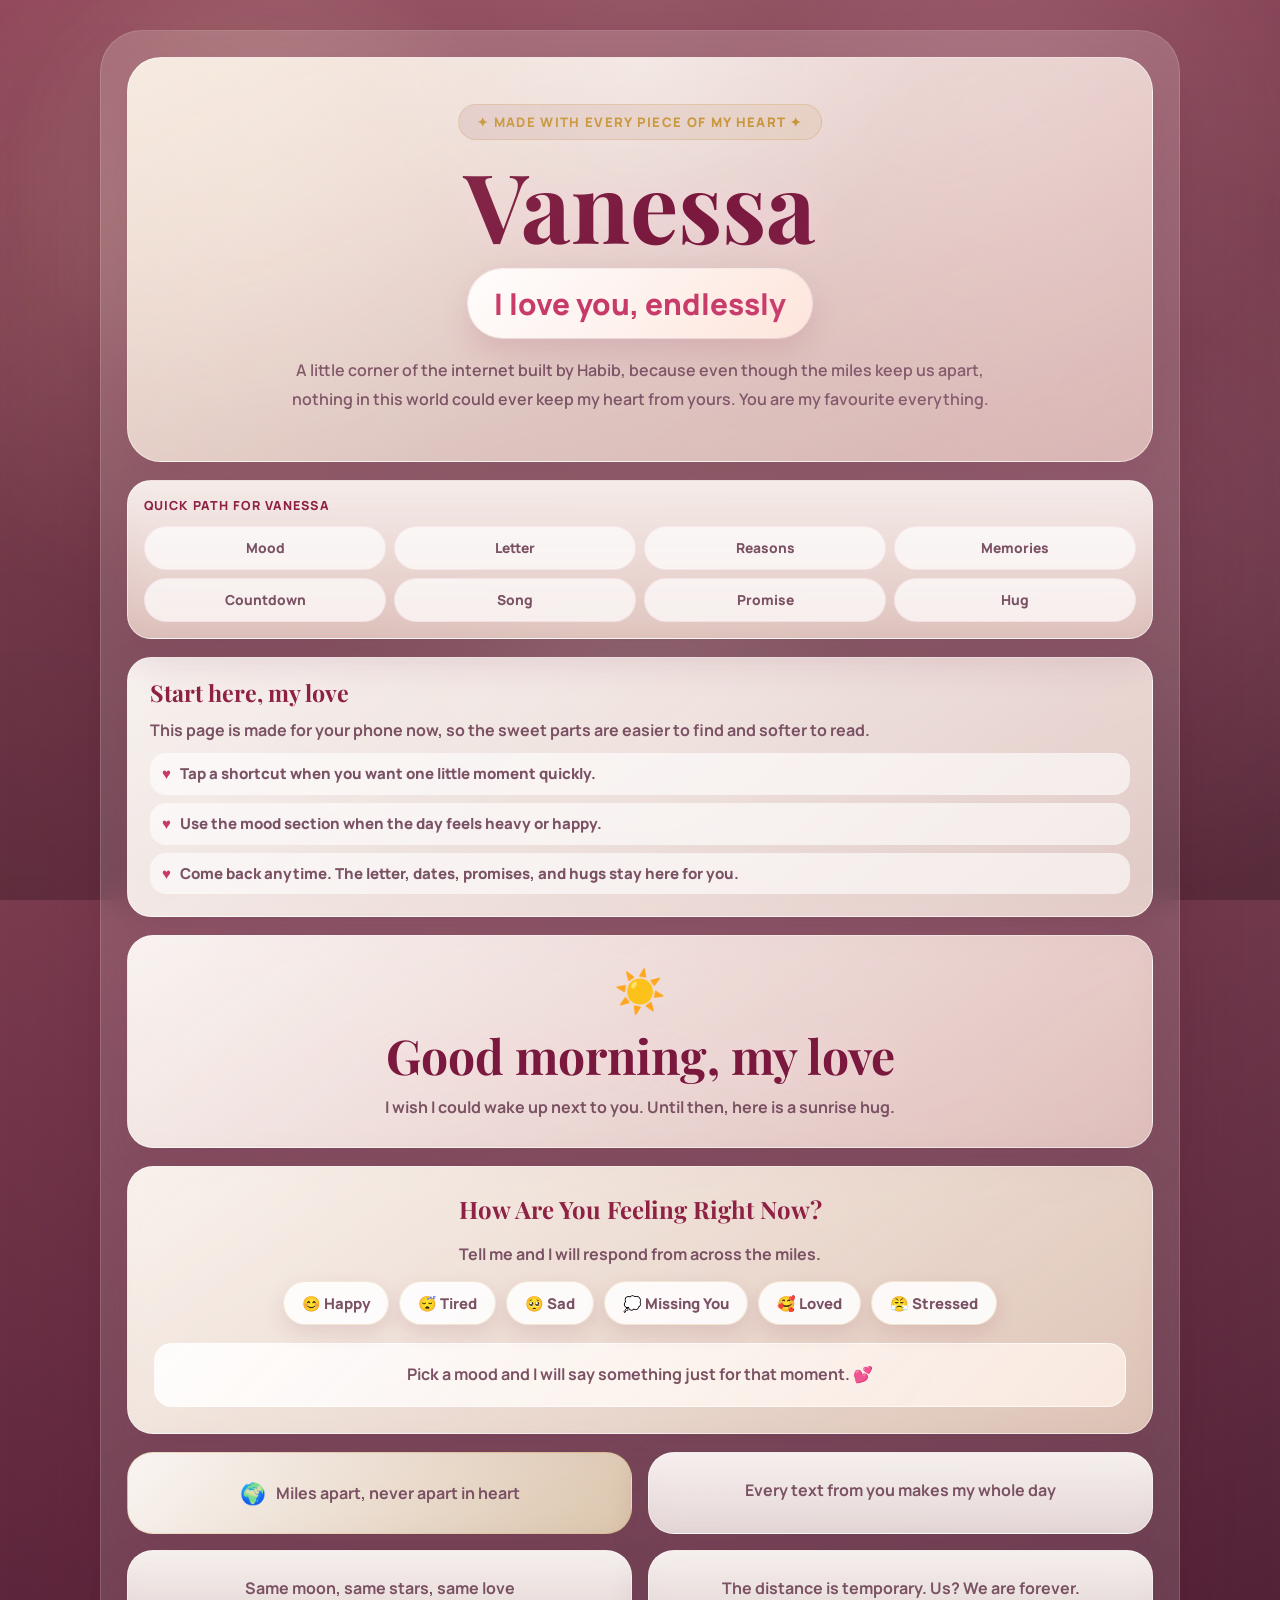
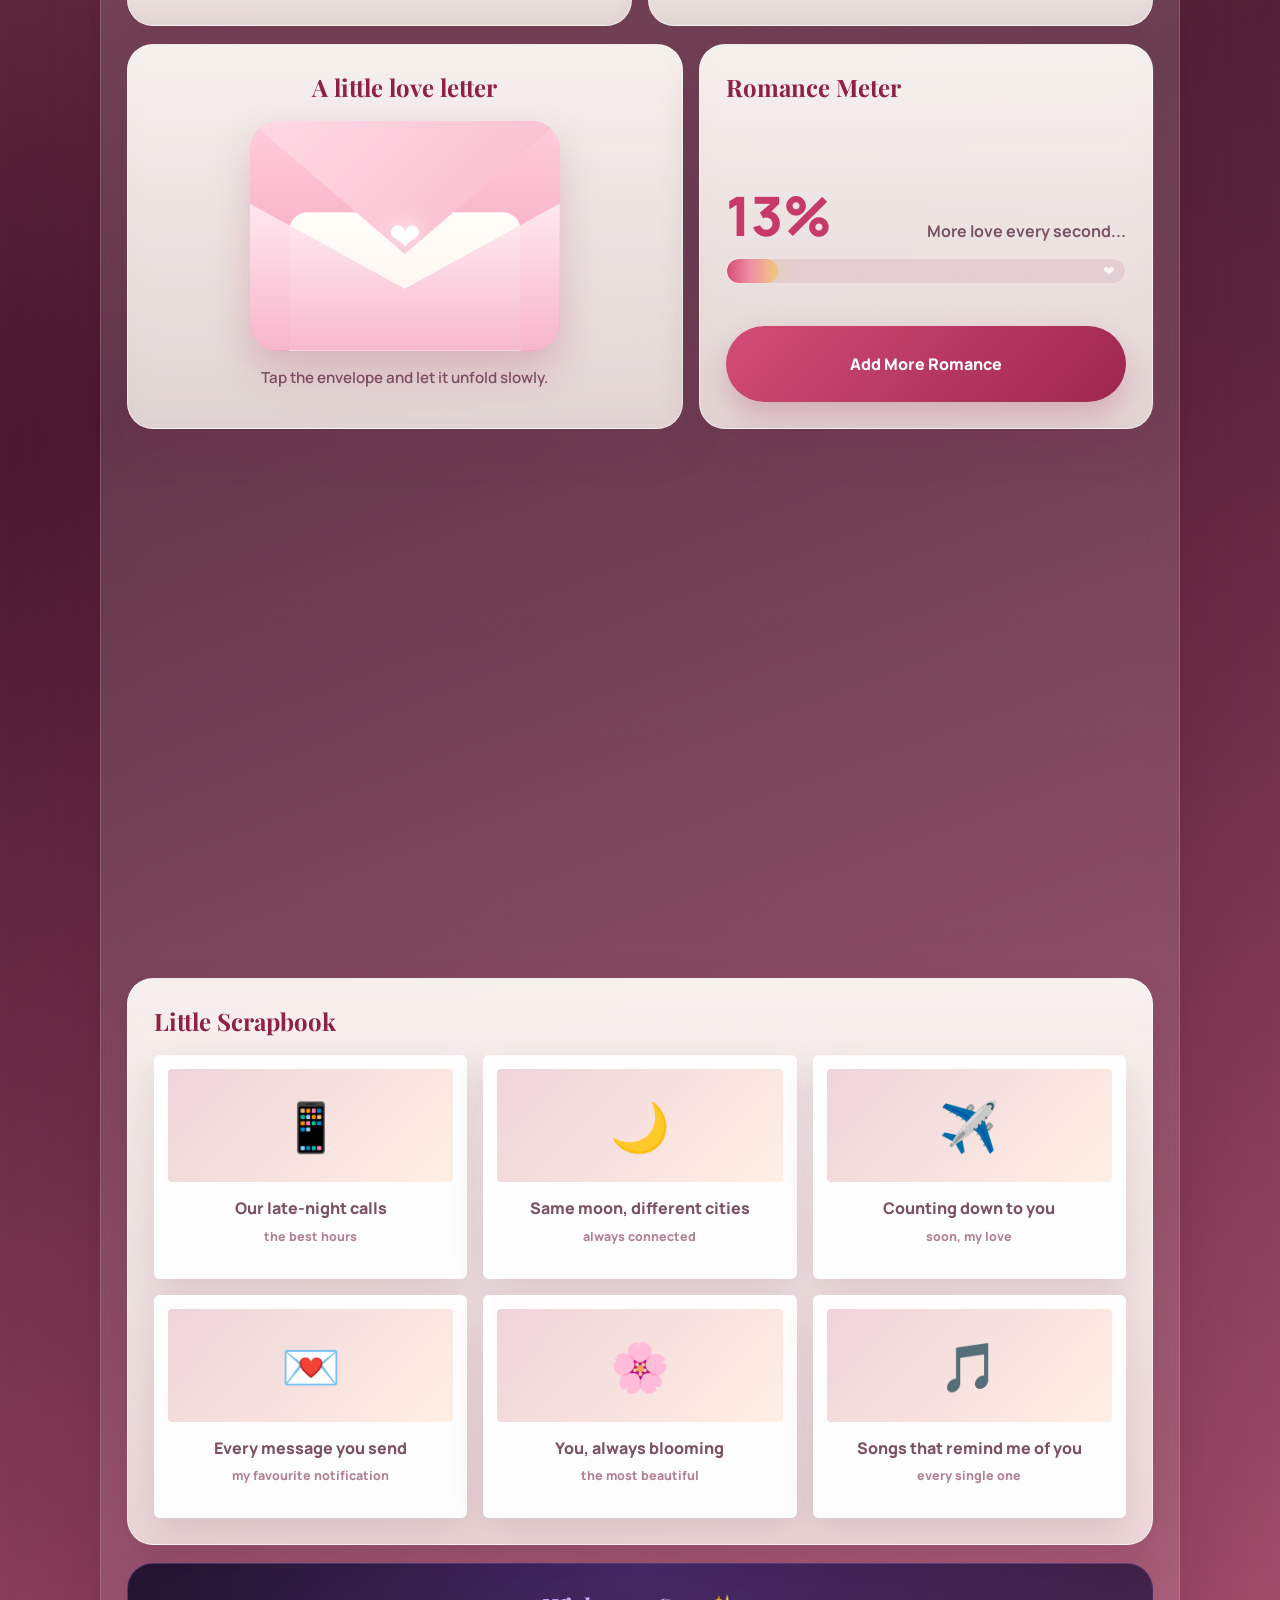
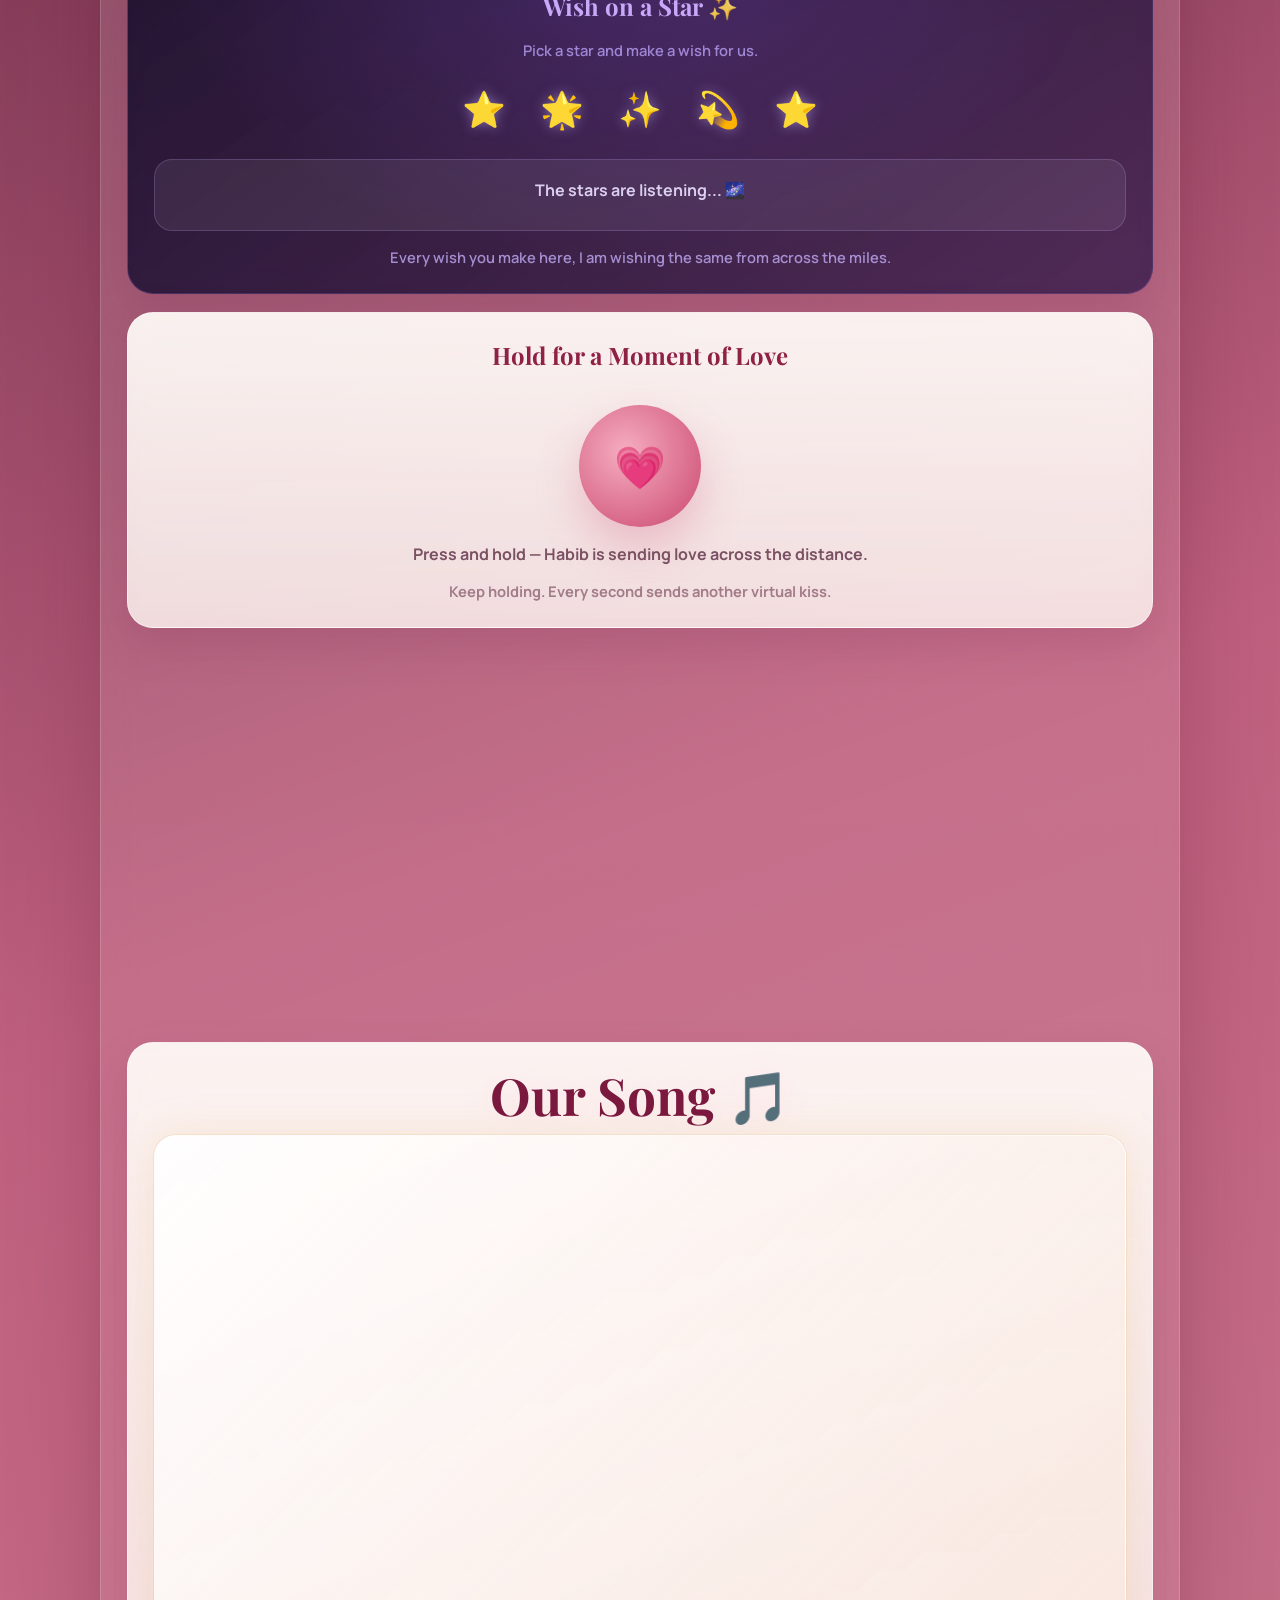
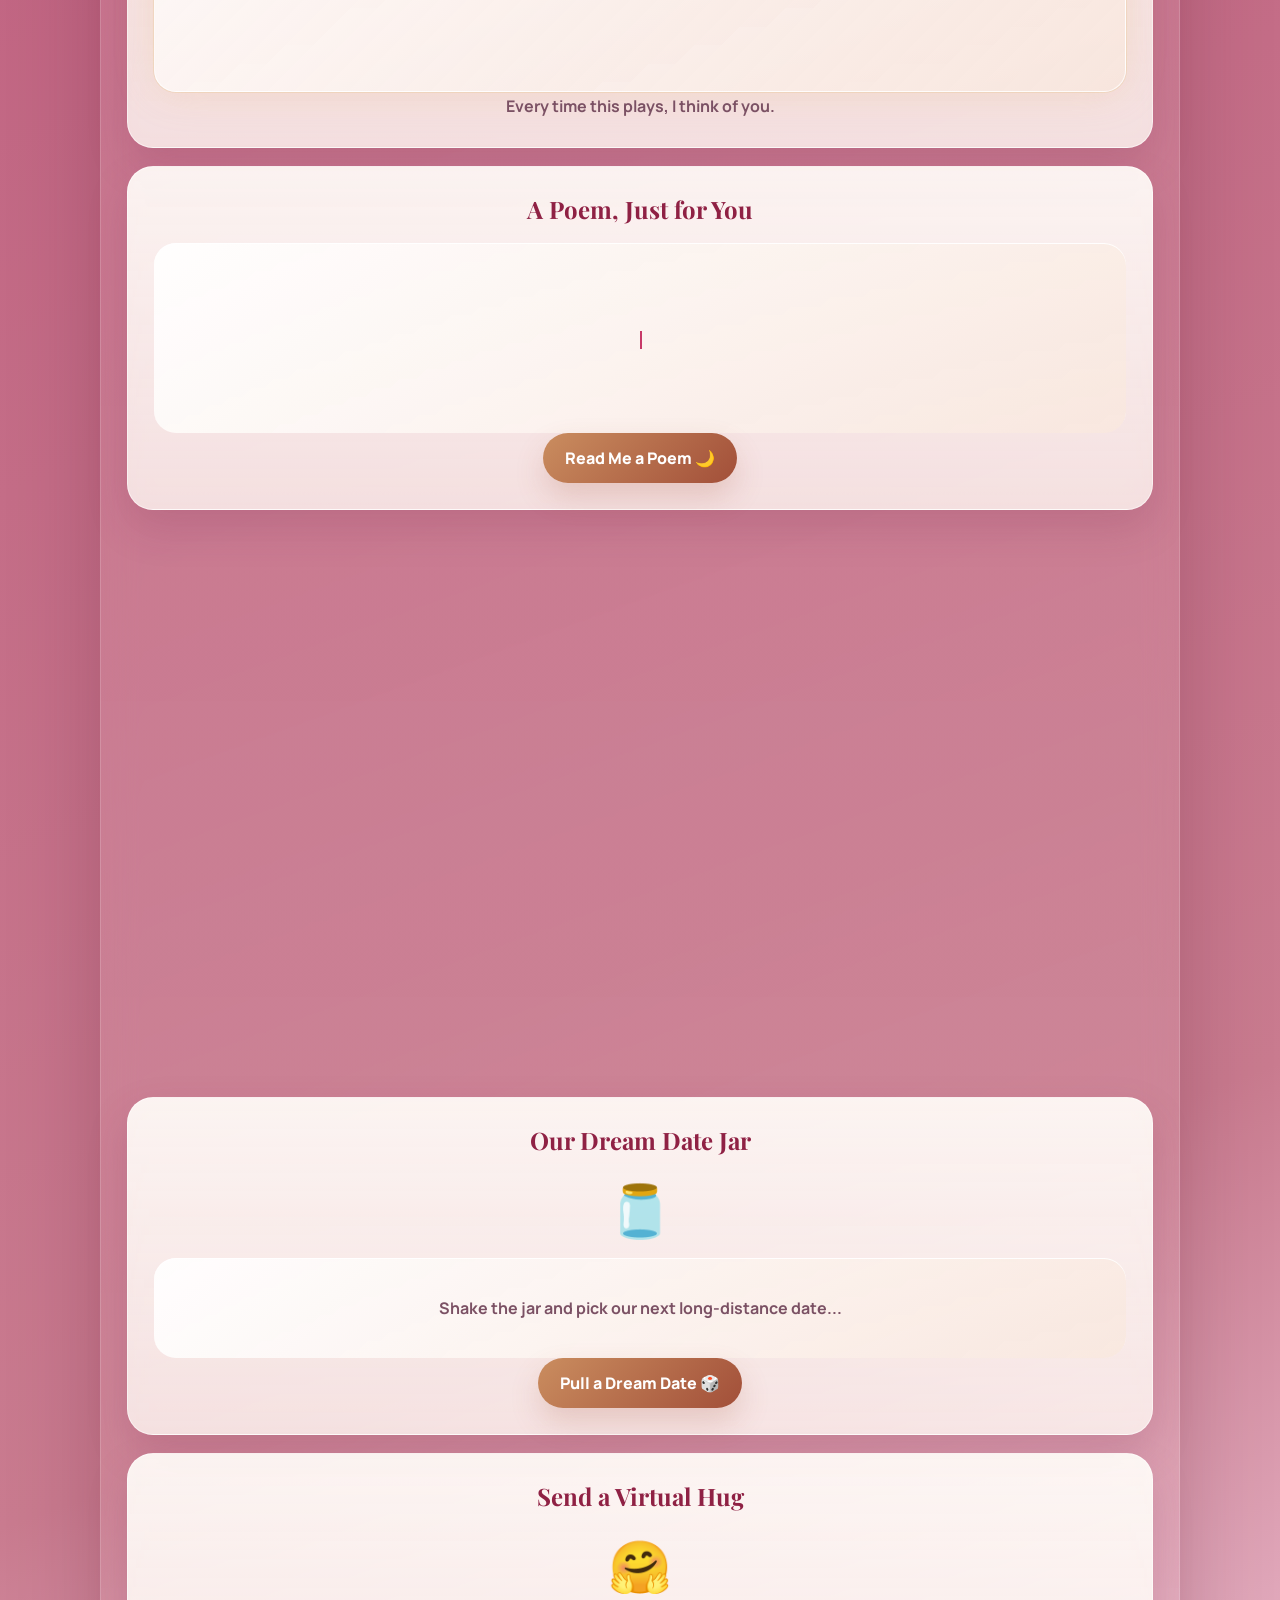
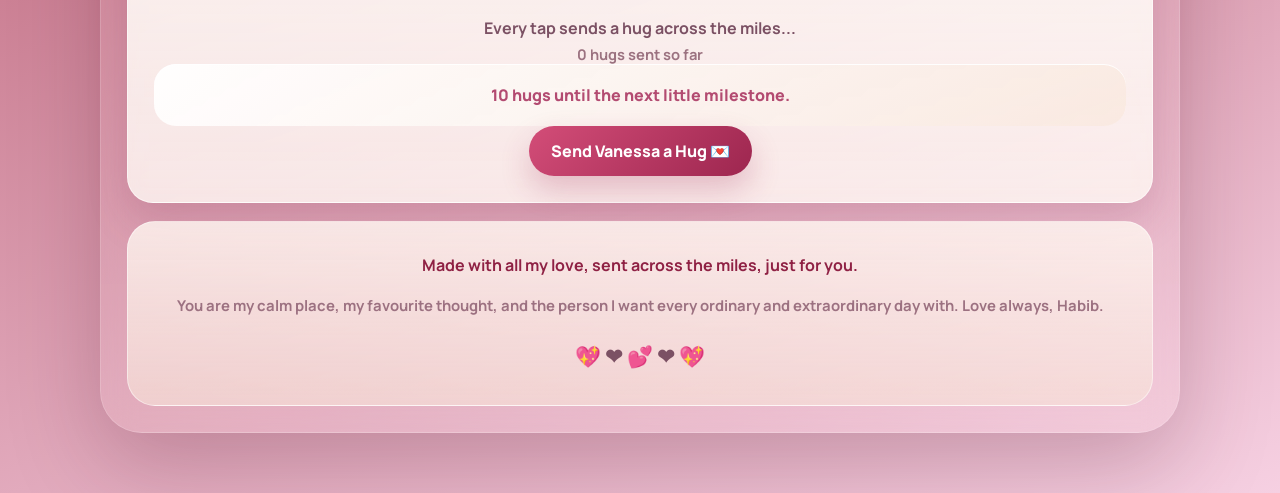
==== commit caf77040: "Resume website and update main entry file" ====
--- a/For My Vanessa.html
+++ b/For My Vanessa.html
@@ -6,1008 +6,596 @@
     <title>For My Vanessa</title>
     <link rel="preconnect" href="https://fonts.googleapis.com">
     <link rel="preconnect" href="https://fonts.gstatic.com" crossorigin>
-    <link href="https://fonts.googleapis.com/css2?family=Manrope:wght@400;500;600;700;800&family=Playfair+Display:wght@600;700;800&display=swap" rel="stylesheet">
+    <link href="https://fonts.googleapis.com/css2?family=Manrope:wght@400;500;600;700;800&family=Playfair+Display:ital,wght@0,600;0,700;0,800;1,600&display=swap" rel="stylesheet">
     <style>
         :root {
             --bg-1: #2f1221;
             --bg-2: #5a2137;
             --bg-3: #f4d7c9;
             --surface: rgba(255, 249, 244, 0.78);
-            --surface-strong: rgba(255, 252, 248, 0.9);
-            --line: rgba(255, 255, 255, 0.5);
+            --surface-strong: rgba(255, 252, 248, 0.93);
             --text: #5a2940;
             --text-soft: #7b5164;
             --heading: #7a183e;
             --rose: #c73968;
             --rose-deep: #8f2144;
-            --glow: 0 0 28px rgba(255, 214, 230, 0.55);
-            --shadow-lg: 0 28px 80px rgba(84, 22, 47, 0.24);
-            --shadow-md: 0 16px 36px rgba(120, 39, 76, 0.16);
-            --radius-xl: 32px;
-            --radius-lg: 24px;
-        }
-
-        * {
-            box-sizing: border-box;
-            -webkit-tap-highlight-color: transparent;
-        }
-
-        html {
-            scroll-behavior: smooth;
-        }
-
+            --gold: #c8963a;
+            --glow: 0 0 32px rgba(255, 214, 230, 0.6);
+            --shadow-lg: 0 32px 90px rgba(84, 22, 47, 0.26);
+            --shadow-md: 0 18px 40px rgba(120, 39, 76, 0.18);
+            --shadow-sm: 0 8px 20px rgba(120, 39, 76, 0.12);
+            --radius-xl: 34px;
+            --radius-lg: 26px;
+        }
+        *, *::before, *::after { box-sizing: border-box; -webkit-tap-highlight-color: transparent; }
+        html { scroll-behavior: smooth; }
         body {
             margin: 0;
             min-height: 100vh;
             font-family: "Manrope", sans-serif;
             color: var(--text);
             background:
-                radial-gradient(circle at top, rgba(255, 232, 217, 0.24), transparent 28%),
+                radial-gradient(circle at top, rgba(255, 232, 217, 0.28), transparent 30%),
                 linear-gradient(160deg, var(--bg-1) 0%, #4a1930 28%, var(--bg-2) 58%, #c97b8f 86%, var(--bg-3) 100%);
             overflow-x: hidden;
-            position: relative;
-        }
-
-        body::before,
-        body::after {
-            content: "";
-            position: fixed;
-            inset: 0;
-            pointer-events: none;
-            z-index: -3;
-        }
-
+        }
+        body::before, body::after { content: ""; position: fixed; inset: 0; pointer-events: none; z-index: -3; }
         body::before {
             background:
-                radial-gradient(circle at 20% 20%, rgba(255, 243, 220, 0.16), transparent 18%),
-                radial-gradient(circle at 80% 15%, rgba(255, 196, 214, 0.16), transparent 20%),
-                radial-gradient(circle at 50% 80%, rgba(255, 255, 255, 0.1), transparent 22%);
-        }
-
-        body::after {
-            background: linear-gradient(180deg, rgba(18, 8, 15, 0.05), rgba(18, 8, 15, 0.28));
-            z-index: -2;
-        }
-
-        body.day-theme {
-            --bg-1: #7e2742;
-            --bg-2: #bf5f7f;
-            --bg-3: #f6ded0;
-        }
-
-        body.evening-theme {
-            --bg-1: #2e1534;
-            --bg-2: #6b315a;
-            --bg-3: #eccab7;
-        }
-
-        body.night-theme {
-            --bg-1: #140b20;
-            --bg-2: #3a1d42;
-            --bg-3: #cda1a4;
-        }
-
-        button,
-        iframe {
-            border: 0;
-        }
-
-        button {
-            font: inherit;
-        }
-
-        .background-layer,
-        .aurora-layer,
-        .cursor-trail,
-        .burst-layer {
-            position: fixed;
-            inset: 0;
-            pointer-events: none;
-        }
-
-        .background-layer {
-            overflow: hidden;
-            z-index: -1;
-        }
-
-        .aurora-layer {
-            z-index: -2;
-            opacity: 0.85;
-            overflow: hidden;
-        }
-
+                radial-gradient(circle at 20% 20%, rgba(255, 243, 220, 0.18), transparent 20%),
+                radial-gradient(circle at 80% 15%, rgba(255, 196, 214, 0.18), transparent 22%),
+                radial-gradient(circle at 50% 80%, rgba(255, 255, 255, 0.1), transparent 24%);
+        }
+        body::after { background: linear-gradient(180deg, rgba(18,8,15,0.04), rgba(18,8,15,0.26)); z-index: -2; }
+        body.day-theme { --bg-1: #7e2742; --bg-2: #bf5f7f; --bg-3: #f6d0e2; }
+        body.evening-theme { --bg-1: #2e1534; --bg-2: #6b315a; --bg-3: #eccab7; }
+        body.night-theme { --bg-1: #140b20; --bg-2: #3a1d42; --bg-3: #cda1a4; }
+        button, iframe { border: 0; }
+        button { font: inherit; }
+
+        .background-layer, .aurora-layer, .cursor-trail, .burst-layer {
+            position: fixed; inset: 0; pointer-events: none;
+        }
+        .background-layer { overflow: hidden; z-index: -1; }
+        .aurora-layer { z-index: -2; opacity: 0.9; overflow: hidden; }
         .aurora-band {
-            position: absolute;
-            width: 55vw;
-            height: 55vw;
-            border-radius: 50%;
-            filter: blur(40px);
-            opacity: 0.32;
-            animation: driftAurora 18s ease-in-out infinite alternate;
-        }
-
-        .aurora-band.one {
-            left: -10vw;
-            top: -10vh;
-            background: radial-gradient(circle, rgba(255, 211, 167, 0.6), transparent 70%);
-        }
-
-        .aurora-band.two {
-            right: -15vw;
-            top: 20vh;
-            background: radial-gradient(circle, rgba(255, 170, 205, 0.52), transparent 72%);
-            animation-duration: 22s;
-        }
-
-        .aurora-band.three {
-            left: 25vw;
-            bottom: -18vh;
-            background: radial-gradient(circle, rgba(255, 238, 196, 0.38), transparent 70%);
-            animation-duration: 24s;
-        }
-
-        .floating-piece,
-        .sky-piece {
-            position: absolute;
-            will-change: transform, opacity;
-            opacity: 0;
-        }
-
-        .floating-piece {
-            animation: driftPiece linear forwards;
-            filter: drop-shadow(0 0 12px rgba(255, 199, 215, 0.35));
-        }
-
-        .sky-piece {
-            border-radius: 50%;
-            background: rgba(255, 251, 235, 0.9);
-            box-shadow: 0 0 14px rgba(255, 251, 235, 0.75);
-            animation: twinklePiece linear forwards;
-        }
-
-        .page {
-            width: 100%;
-            padding: 20px 12px 40px;
-            position: relative;
-            z-index: 1;
-        }
-
+            position: absolute; width: 58vw; height: 58vw; border-radius: 50%;
+            filter: blur(44px); opacity: 0.3;
+            animation: driftAurora 20s ease-in-out infinite alternate;
+        }
+        .aurora-band.one { left: -12vw; top: -12vh; background: radial-gradient(circle, rgba(255,211,167,0.65), transparent 70%); }
+        .aurora-band.two { right: -16vw; top: 18vh; background: radial-gradient(circle, rgba(255,170,205,0.55), transparent 72%); animation-duration: 24s; }
+        .aurora-band.three { left: 22vw; bottom: -20vh; background: radial-gradient(circle, rgba(255,238,196,0.42), transparent 70%); animation-duration: 26s; }
+
+        .floating-piece, .sky-piece { position: absolute; will-change: transform, opacity; opacity: 0; }
+        .floating-piece { animation: driftPiece linear forwards; filter: drop-shadow(0 0 14px rgba(255,199,215,0.4)); }
+        .sky-piece { border-radius: 50%; background: rgba(255,251,235,0.92); box-shadow: 0 0 16px rgba(255,251,235,0.8); animation: twinklePiece linear forwards; }
+
+        /* === LAYOUT === */
+        .page { width: 100%; padding: 20px 12px 48px; position: relative; z-index: 1; }
         .card {
-            width: min(100%, 1080px);
-            margin: 0 auto;
-            padding: 18px;
-            border-radius: 38px;
-            background: linear-gradient(180deg, rgba(255, 248, 243, 0.18), rgba(255, 248, 243, 0.08));
-            border: 1px solid rgba(255, 255, 255, 0.18);
-            box-shadow: var(--shadow-lg);
-            backdrop-filter: blur(14px);
-        }
-
-        .content {
-            display: grid;
-            gap: 18px;
-        }
-
-        .hero,
-        .panel,
-        .phrase,
-        .footer {
-            opacity: 0;
-            transform: translateY(24px);
-            transition: opacity 0.7s ease, transform 0.7s ease;
-        }
-
-        .hero.is-visible,
-        .panel.is-visible,
-        .phrase.is-visible,
-        .footer.is-visible {
-            opacity: 1;
-            transform: translateY(0);
-        }
-
+            width: min(100%, 1080px); margin: 0 auto; padding: 18px;
+            border-radius: 42px;
+            background: linear-gradient(180deg, rgba(255,248,243,0.16), rgba(255,248,243,0.07));
+            border: 1px solid rgba(255,255,255,0.16);
+            box-shadow: var(--shadow-lg); backdrop-filter: blur(16px);
+        }
+        .content { display: grid; gap: 18px; }
+
+        .quick-nav {
+            display: grid; gap: 12px; padding: 14px; border-radius: 24px;
+            background: linear-gradient(180deg, rgba(255,250,246,0.9), rgba(249,225,214,0.72));
+            border: 1px solid rgba(255,255,255,0.52);
+            box-shadow: var(--shadow-md); position: sticky; top: 10px; z-index: 10;
+            backdrop-filter: blur(16px);
+        }
+        .quick-nav-title {
+            margin: 0; color: var(--rose-deep); font-size: 0.78rem; font-weight: 900;
+            letter-spacing: 0.09em; text-transform: uppercase;
+        }
+        .quick-nav-links { display: grid; grid-template-columns: repeat(2, minmax(0, 1fr)); gap: 8px; }
+        .quick-nav a {
+            min-height: 44px; display: inline-flex; align-items: center; justify-content: center;
+            padding: 10px 12px; border-radius: 999px; background: rgba(255,255,255,0.72);
+            color: var(--text-soft); text-decoration: none; font-size: 0.86rem; font-weight: 900;
+            box-shadow: inset 0 0 0 1px rgba(199,57,104,0.08);
+        }
+        .quick-nav a:focus-visible { outline: 3px solid rgba(199,57,104,0.24); outline-offset: 2px; }
+        .mobile-note {
+            display: grid; gap: 10px; padding: 18px; border-radius: 24px;
+            background: linear-gradient(145deg, rgba(255,252,248,0.94), rgba(255,238,229,0.78));
+            border: 1px solid rgba(255,255,255,0.58); box-shadow: var(--shadow-md);
+        }
+        .mobile-note h2 {
+            margin: 0; color: var(--rose-deep); font-family: "Playfair Display", serif;
+            font-size: 1.45rem; line-height: 1.15;
+        }
+        .mobile-note p {
+            margin: 0; color: var(--text-soft); font-weight: 700; line-height: 1.65;
+        }
+        .mobile-note-list {
+            display: grid; gap: 8px; margin: 0; padding: 0; list-style: none;
+        }
+        .mobile-note-list li {
+            display: flex; gap: 9px; align-items: flex-start; padding: 10px 12px;
+            border-radius: 16px; background: rgba(255,255,255,0.62);
+            color: var(--text-soft); font-size: 0.94rem; font-weight: 800; line-height: 1.45;
+        }
+        .mobile-note-list li::before { content: "♥"; flex: 0 0 auto; color: var(--rose); }
+
+        .hero, .panel, .phrase, .footer, .mobile-note {
+            opacity: 0; transform: translateY(28px);
+            transition: opacity 0.75s ease, transform 0.75s ease;
+        }
+        .hero.is-visible, .panel.is-visible, .phrase.is-visible, .footer.is-visible, .mobile-note.is-visible {
+            opacity: 1; transform: translateY(0);
+        }
+
+        /* === HERO === */
         .hero {
-            text-align: center;
-            padding: 28px 18px;
+            text-align: center; padding: 32px 18px;
             border-radius: var(--radius-xl);
             background:
-                radial-gradient(circle at top, rgba(255, 255, 255, 0.28), transparent 34%),
-                linear-gradient(160deg, rgba(255, 248, 243, 0.86), rgba(249, 225, 210, 0.62));
-            border: 1px solid rgba(255, 255, 255, 0.52);
-            box-shadow: var(--shadow-md);
-            position: relative;
-            overflow: hidden;
-        }
-
-        .hero::after {
-            content: "";
-            position: absolute;
-            inset: auto auto -30px -20px;
-            width: 180px;
-            height: 180px;
-            background: radial-gradient(circle, rgba(255, 211, 222, 0.32), transparent 70%);
+                radial-gradient(ellipse at top, rgba(255,255,255,0.32), transparent 38%),
+                linear-gradient(160deg, rgba(255,250,245,0.88), rgba(249,225,210,0.64));
+            border: 1px solid rgba(255,255,255,0.55);
+            box-shadow: var(--shadow-md); position: relative; overflow: hidden;
+        }
+        .hero::before {
+            content: ""; position: absolute; inset: 0;
+            background: linear-gradient(135deg, rgba(255,241,200,0.18) 0%, transparent 50%, rgba(255,200,220,0.14) 100%);
             pointer-events: none;
         }
-
         .eyebrow {
-            display: inline-flex;
-            justify-self: center;
-            gap: 10px;
-            align-items: center;
-            margin-bottom: 12px;
-            padding: 10px 16px;
-            border-radius: 999px;
-            background: rgba(122, 24, 62, 0.08);
-            color: var(--rose-deep);
-            font-size: 0.85rem;
-            font-weight: 800;
-            letter-spacing: 0.08em;
-            text-transform: uppercase;
-        }
-
-        .name,
-        .greeting-text,
-        .countdown-text,
-        .forever-title,
-        .song-title {
-            margin: 0;
+            display: inline-flex; gap: 8px; align-items: center; margin-bottom: 14px;
+            padding: 8px 18px; border-radius: 999px;
+            background: linear-gradient(135deg, rgba(122,24,62,0.1), rgba(200,150,58,0.1));
+            border: 1px solid rgba(200,150,58,0.25);
+            color: var(--gold); font-size: 0.82rem; font-weight: 800;
+            letter-spacing: 0.1em; text-transform: uppercase;
+        }
+        .name {
+            margin: 0 0 14px;
             font-family: "Playfair Display", serif;
-            color: var(--heading);
-            text-shadow: var(--glow);
-            line-height: 1.05;
-        }
-
-        .name {
-            font-size: clamp(3rem, 14vw, 5.8rem);
-            margin-bottom: 12px;
-        }
-
+            color: var(--heading); text-shadow: var(--glow); line-height: 1.05;
+            font-size: clamp(3.2rem, 14vw, 6rem);
+        }
         .love-banner {
-            display: inline-flex;
-            justify-content: center;
-            align-items: center;
-            gap: 10px;
-            margin: 0 auto 16px;
-            padding: 14px 22px;
-            border-radius: 999px;
-            background: linear-gradient(135deg, rgba(255, 255, 255, 0.96), rgba(255, 232, 221, 0.92));
-            color: var(--rose);
-            font-size: clamp(1.2rem, 5vw, 1.8rem);
-            font-weight: 800;
-            box-shadow: 0 14px 28px rgba(141, 33, 68, 0.12);
-        }
-
-        .love-banner span {
-            animation: pulseGlow 2.6s ease-in-out infinite;
-        }
-
-        .hero-note,
-        .forever-copy,
-        .forever-text,
-        .greeting-sub,
-        .letter-hint,
-        .meter-message,
-        .reason-text,
-        .hold-hint,
-        .hold-tip,
-        .timer-tagline,
-        .poem-text,
-        .date-idea,
-        .hug-message,
-        .countdown-sub,
-        .song-caption,
-        .footer {
+            display: inline-flex; justify-content: center; align-items: center;
+            gap: 12px; margin: 0 auto 18px; padding: 14px 26px; border-radius: 999px;
+            background: linear-gradient(135deg, rgba(255,255,255,0.97), rgba(255,232,221,0.94));
+            color: var(--rose); font-size: clamp(1.2rem, 5vw, 1.85rem); font-weight: 800;
+            box-shadow: 0 14px 30px rgba(141,33,68,0.14), 0 0 0 1px rgba(255,255,255,0.7);
+        }
+        .love-banner span { animation: pulseGlow 2.8s ease-in-out infinite; }
+        .hero-note {
+            margin: 0 auto; max-width: 720px; color: var(--text-soft);
+            font-size: 1rem; line-height: 1.85; font-weight: 600; overflow-wrap: anywhere;
+        }
+
+        /* === PHRASES === */
+        .phrases, .interactive-grid, .timers-grid { display: grid; gap: 16px; }
+        .phrase, .panel {
+            background: linear-gradient(180deg, var(--surface-strong), var(--surface));
+            border: 1px solid rgba(255,255,255,0.52);
+            border-radius: var(--radius-lg); box-shadow: var(--shadow-md); backdrop-filter: blur(12px);
+        }
+        .phrase {
+            padding: 18px; font-weight: 700; color: var(--text-soft); text-align: center;
+            transition: transform 0.3s ease, box-shadow 0.3s ease; overflow-wrap: anywhere;
+        }
+        .phrase:hover { transform: translateY(-3px); box-shadow: var(--shadow-lg); }
+        .phrase.accent {
+            display: flex; justify-content: center; align-items: center; gap: 10px;
+            background: linear-gradient(135deg, rgba(255,252,248,0.96), rgba(255,241,200,0.7));
+            border-color: rgba(200,150,58,0.22);
+        }
+        .phrase-icon { font-size: 1.3rem; }
+        .panel { padding: 24px 20px; }
+        .panel-title { margin: 0 0 18px; color: var(--rose-deep); font-family: "Playfair Display", serif; font-size: 1.5rem; }
+
+        /* === GREETING === */
+        .greeting-panel, .reasons-panel, .hold-panel, .timer-panel, .poem-panel,
+        .date-jar-panel, .hug-panel, .song-panel, .countdown-panel,
+        .wish-panel, .mood-panel, .pinky-panel { text-align: center; }
+        .greeting-panel { background: linear-gradient(145deg, rgba(255,252,248,0.94), rgba(250,221,212,0.74)); }
+        .greeting-emoji { font-size: 2.6rem; margin-bottom: 12px; }
+        .greeting-text, .countdown-text, .forever-title, .song-title {
+            margin: 0; font-family: "Playfair Display", serif;
+            color: var(--heading); text-shadow: var(--glow); line-height: 1.05;
+        }
+        .greeting-text { font-size: clamp(1.9rem, 7vw, 3rem); margin-bottom: 12px; }
+        .greeting-sub { margin: 0; color: var(--text-soft); font-weight: 700; line-height: 1.75; overflow-wrap: anywhere; }
+
+        /* === MOOD (NEW) === */
+        .mood-panel { background: linear-gradient(145deg, rgba(255,251,244,0.94), rgba(255,234,210,0.72)); }
+        .mood-sub { margin: 0 0 16px; color: var(--text-soft); font-weight: 700; overflow-wrap: anywhere; }
+        .mood-options { display: flex; flex-wrap: wrap; gap: 10px; justify-content: center; margin-bottom: 18px; }
+        .mood-btn {
+            padding: 11px 18px; border-radius: 999px;
+            background: rgba(255,255,255,0.88); border: 1.5px solid rgba(200,150,58,0.2);
+            color: var(--text-soft); font-weight: 800; font-size: 0.93rem;
+            cursor: pointer; transition: all 0.25s ease; box-shadow: var(--shadow-sm);
+        }
+        .mood-btn:hover, .mood-btn.selected {
+            background: linear-gradient(135deg, #d34d78, #9d264f); color: white;
+            border-color: transparent; transform: translateY(-2px);
+            box-shadow: 0 10px 24px rgba(157,38,79,0.26);
+        }
+        .mood-response {
+            min-height: 64px; padding: 16px; border-radius: 18px;
+            background: linear-gradient(135deg, rgba(255,255,255,0.9), rgba(255,241,232,0.8));
+            color: var(--text-soft); font-weight: 700; line-height: 1.75;
+            transition: opacity 0.3s ease; border: 1px solid rgba(255,255,255,0.7);
             overflow-wrap: anywhere;
         }
 
-        .hero-note {
-            margin: 0 auto;
-            max-width: 720px;
-            color: var(--text-soft);
-            font-size: 1rem;
-            line-height: 1.8;
-            font-weight: 600;
-        }
-
-        .phrases,
-        .interactive-grid,
-        .timers-grid {
-            display: grid;
-            gap: 16px;
-        }
-
-        .phrase,
-        .panel {
-            background: linear-gradient(180deg, var(--surface-strong), var(--surface));
-            border: 1px solid rgba(255, 255, 255, 0.5);
-            border-radius: var(--radius-lg);
-            box-shadow: var(--shadow-md);
-            backdrop-filter: blur(10px);
-        }
-
-        .phrase {
-            padding: 18px;
-            font-weight: 700;
-            color: var(--text-soft);
-            text-align: center;
-        }
-
-        .phrase.accent {
-            display: flex;
-            justify-content: center;
-            align-items: center;
-            gap: 10px;
-        }
-
-        .phrase-icon {
-            font-size: 1.3rem;
-        }
-
-        .panel {
-            padding: 22px 18px;
-        }
-
-        .panel-title {
-            margin: 0 0 16px;
-            color: var(--rose-deep);
-            font-family: "Playfair Display", serif;
-            font-size: 1.45rem;
-        }
-
-        .greeting-panel,
-        .reasons-panel,
-        .hold-panel,
-        .timer-panel,
-        .poem-panel,
-        .date-jar-panel,
-        .hug-panel,
-        .song-panel,
-        .countdown-panel {
-            text-align: center;
-        }
-
-        .greeting-panel {
-            background: linear-gradient(145deg, rgba(255, 250, 246, 0.92), rgba(250, 221, 212, 0.72));
-        }
-
-        .greeting-emoji {
-            font-size: 2.4rem;
-            margin-bottom: 10px;
-        }
-
-        .greeting-text {
-            font-size: clamp(1.8rem, 7vw, 2.9rem);
-            margin-bottom: 10px;
-        }
-
-        .greeting-sub {
-            margin: 0;
-            color: var(--text-soft);
-            font-weight: 700;
-            line-height: 1.7;
-        }
-
-        .envelope-wrap {
-            text-align: center;
-        }
-
-        .envelope-button {
-            width: min(100%, 310px);
-            padding: 0;
-            background: none;
-            cursor: pointer;
-        }
-
-        .envelope-shell {
-            position: relative;
-            perspective: 1200px;
-            margin: 0 auto 16px;
-        }
-
+        /* === ENVELOPE === */
+        .envelope-wrap { text-align: center; }
+        .envelope-button { width: min(100%, 310px); padding: 0; background: none; cursor: pointer; }
+        .envelope-shell { position: relative; perspective: 1200px; margin: 0 auto 16px; }
         .envelope {
-            position: relative;
-            aspect-ratio: 1.35;
-            border-radius: 26px;
+            position: relative; aspect-ratio: 1.35; border-radius: 28px;
             background: linear-gradient(180deg, #ffcddd, #f29ab2);
-            box-shadow: 0 18px 36px rgba(164, 46, 91, 0.2);
-            overflow: hidden;
+            box-shadow: 0 20px 40px rgba(164,46,91,0.22); overflow: hidden;
             transform-style: preserve-3d;
-            transition: transform 0.55s cubic-bezier(.22, 1, .36, 1), box-shadow 0.55s ease;
-        }
-
+            transition: transform 0.55s cubic-bezier(.22,1,.36,1), box-shadow 0.55s ease;
+        }
         .envelope-letter {
-            position: absolute;
-            left: 12%;
-            right: 12%;
-            bottom: 6%;
-            height: 72%;
+            position: absolute; left: 12%; right: 12%; bottom: 6%; height: 72%;
             border-radius: 18px 18px 12px 12px;
-            background: linear-gradient(180deg, rgba(255, 251, 247, 0.98), rgba(255, 242, 233, 0.96));
-            box-shadow: inset 0 1px 0 rgba(255, 255, 255, 0.95);
+            background: linear-gradient(180deg, rgba(255,253,249,0.99), rgba(255,244,235,0.97));
             transform: translateY(24%) scale(0.98);
-            transition: transform 0.8s cubic-bezier(.2, .9, .2, 1);
-        }
-
+            transition: transform 0.8s cubic-bezier(.2,.9,.2,1);
+        }
         .envelope-flap {
-            position: absolute;
-            inset: 0;
+            position: absolute; inset: 0;
             background: linear-gradient(135deg, #ffd9e5, #f6b2c6);
             clip-path: polygon(0 0, 100% 0, 50% 58%);
             transform-origin: top center;
-            transition: transform 0.8s cubic-bezier(.2, .9, .2, 1);
-            backface-visibility: hidden;
-        }
-
+            transition: transform 0.8s cubic-bezier(.2,.9,.2,1); backface-visibility: hidden;
+        }
         .envelope-front {
-            position: absolute;
-            inset: auto 0 0;
-            height: 64%;
-            background: linear-gradient(180deg, rgba(255, 236, 243, 0.88), rgba(247, 182, 204, 0.95));
+            position: absolute; inset: auto 0 0; height: 64%;
+            background: linear-gradient(180deg, rgba(255,236,243,0.9), rgba(247,182,204,0.96));
             clip-path: polygon(0 0, 50% 58%, 100% 0, 100% 100%, 0 100%);
         }
-
         .envelope-heart {
-            position: absolute;
-            inset: 0;
-            display: grid;
-            place-items: center;
-            font-size: 2.3rem;
-            z-index: 2;
-            color: white;
-            text-shadow: 0 0 20px rgba(255, 255, 255, 0.8);
-        }
-
-        .envelope-button:hover .envelope,
-        .envelope-button:focus-visible .envelope {
-            transform: translateY(-6px) rotateX(6deg);
-            box-shadow: 0 26px 48px rgba(164, 46, 91, 0.24);
-        }
-
+            position: absolute; inset: 0; display: grid; place-items: center;
+            font-size: 2.4rem; z-index: 2; color: white;
+            text-shadow: 0 0 22px rgba(255,255,255,0.85);
+        }
+        .envelope-button:hover .envelope, .envelope-button:focus-visible .envelope {
+            transform: translateY(-7px) rotateX(7deg); box-shadow: 0 28px 52px rgba(164,46,91,0.26);
+        }
         .hidden-letter {
-            max-height: 0;
-            overflow: hidden;
-            opacity: 0;
-            padding: 0 16px;
-            border-radius: 20px;
-            background: rgba(255, 249, 245, 0.72);
-            transition: max-height 0.85s cubic-bezier(.2, .9, .2, 1), opacity 0.45s ease, padding 0.45s ease;
-        }
-
-        .hidden-letter p {
-            margin: 0;
-            line-height: 1.9;
-            color: var(--text-soft);
-            font-weight: 600;
-        }
-
-        .letter-open .envelope {
-            transform: translateY(-8px);
-        }
-
-        .letter-open .envelope-flap {
-            transform: rotateX(-180deg);
-        }
-
-        .letter-open .envelope-letter {
-            transform: translateY(-6%) scale(1);
-        }
-
-        .letter-open .hidden-letter {
-            max-height: 260px;
-            opacity: 1;
-            padding: 18px 16px;
-        }
-
-        .letter-hint {
-            margin: 0 0 14px;
-            color: var(--text-soft);
-            font-size: 0.95rem;
-            font-weight: 600;
-        }
-
-        .meter {
-            display: grid;
-            gap: 16px;
-        }
-
-        .meter-stats {
-            display: flex;
-            justify-content: space-between;
-            align-items: end;
-            gap: 12px;
-            flex-wrap: wrap;
-        }
-
-        .meter-percent {
-            font-size: clamp(2rem, 10vw, 3.3rem);
-            font-weight: 800;
-            color: var(--rose);
-            line-height: 1;
-        }
-
+            max-height: 0; overflow: hidden; opacity: 0; padding: 0 18px;
+            border-radius: 22px; background: rgba(255,249,245,0.75);
+            transition: max-height 0.9s cubic-bezier(.2,.9,.2,1), opacity 0.5s ease, padding 0.5s ease;
+        }
+        .hidden-letter p { margin: 0; line-height: 1.95; color: var(--text-soft); font-weight: 600; overflow-wrap: anywhere; }
+        .letter-open .envelope { transform: translateY(-9px); }
+        .letter-open .envelope-flap { transform: rotateX(-180deg); }
+        .letter-open .envelope-letter { transform: translateY(-6%) scale(1); }
+        .letter-open .hidden-letter { max-height: 320px; opacity: 1; padding: 20px 18px; }
+        .letter-hint { margin: 0 0 14px; color: var(--text-soft); font-size: 0.95rem; font-weight: 600; overflow-wrap: anywhere; }
+
+        /* === ROMANCE METER === */
+        .meter { display: grid; gap: 16px; }
+        .meter-stats { display: flex; justify-content: space-between; align-items: end; gap: 12px; flex-wrap: wrap; }
+        .meter-percent { font-size: clamp(2rem, 10vw, 3.4rem); font-weight: 800; color: var(--rose); line-height: 1; }
         .meter-track {
-            position: relative;
-            height: 24px;
-            border-radius: 999px;
-            background: rgba(184, 103, 134, 0.14);
-            overflow: hidden;
-        }
-
+            position: relative; height: 26px; border-radius: 999px;
+            background: rgba(184,103,134,0.14); overflow: hidden;
+            border: 1px solid rgba(255,255,255,0.4);
+        }
         .meter-fill {
-            width: 0;
-            height: 100%;
-            border-radius: inherit;
-            background: linear-gradient(90deg, #d74c73 0%, #f18ea5 45%, #f4d28a 100%);
-            box-shadow: 0 0 18px rgba(244, 210, 138, 0.5);
-            transition: width 0.6s ease;
-        }
-
-        .meter-fill.full {
-            box-shadow: 0 0 18px rgba(244, 210, 138, 0.8), 0 0 34px rgba(247, 119, 158, 0.65);
-        }
-
+            width: 0; height: 100%; border-radius: inherit;
+            background: linear-gradient(90deg, #d74c73 0%, #f18ea5 45%, #f0c97a 100%);
+            box-shadow: 0 0 20px rgba(240,201,122,0.55); transition: width 0.65s ease;
+        }
+        .meter-fill.full { box-shadow: 0 0 20px rgba(240,201,122,0.85), 0 0 38px rgba(247,119,158,0.7); }
         .meter-track::after {
-            content: "❤";
-            position: absolute;
-            right: 8px;
-            top: 50%;
-            transform: translateY(-50%) scale(0.9);
-            color: rgba(255, 255, 255, 0.8);
-            opacity: 0.75;
+            content: "❤"; position: absolute; right: 10px; top: 50%;
+            transform: translateY(-50%) scale(0.88); color: rgba(255,255,255,0.82);
             transition: transform 0.4s ease, filter 0.4s ease;
         }
-
-        .meter-track.maxed::after {
-            transform: translateY(-50%) scale(1.18);
-            filter: drop-shadow(0 0 12px rgba(255, 244, 209, 0.88));
-        }
-
-        .meter-message {
-            margin: 0;
-            color: var(--text-soft);
-            font-weight: 700;
-        }
-
-        .meter-button,
-        .forever-button,
-        .reason-button,
-        .poem-button,
-        .date-button,
-        .hug-button,
-        .close-forever {
-            min-height: 48px;
-            padding: 14px 20px;
-            border-radius: 999px;
-            font-weight: 800;
-            cursor: pointer;
-            color: white;
+        .meter-track.maxed::after { transform: translateY(-50%) scale(1.2); filter: drop-shadow(0 0 14px rgba(255,244,209,0.9)); }
+        .meter-message { margin: 0; color: var(--text-soft); font-weight: 700; overflow-wrap: anywhere; }
+
+        /* === BUTTONS === */
+        .meter-button, .forever-button, .reason-button, .poem-button,
+        .date-button, .hug-button, .close-forever, .wish-button, .pinky-button {
+            min-height: 50px; padding: 14px 22px; border-radius: 999px;
+            font-weight: 800; cursor: pointer; color: white;
             transition: transform 0.25s ease, box-shadow 0.25s ease, opacity 0.25s ease;
         }
-
-        .meter-button,
-        .forever-button,
-        .reason-button,
-        .hug-button {
+        .meter-button, .forever-button, .reason-button, .hug-button, .pinky-button {
             background: linear-gradient(135deg, #d34d78, #9d264f);
-            box-shadow: 0 14px 28px rgba(157, 38, 79, 0.22);
-        }
-
-        .poem-button,
-        .date-button,
-        .close-forever {
+            box-shadow: 0 14px 30px rgba(157,38,79,0.24);
+        }
+        .poem-button, .date-button, .close-forever {
             background: linear-gradient(135deg, #ca8d5f, #a24f39);
-            box-shadow: 0 14px 28px rgba(162, 79, 57, 0.18);
-        }
-
-        .meter-button:hover,
-        .forever-button:hover,
-        .reason-button:hover,
-        .poem-button:hover,
-        .date-button:hover,
-        .hug-button:hover,
-        .close-forever:hover,
-        .meter-button:focus-visible,
-        .forever-button:focus-visible,
-        .reason-button:focus-visible,
-        .poem-button:focus-visible,
-        .date-button:focus-visible,
-        .hug-button:focus-visible,
-        .close-forever:focus-visible {
-            transform: translateY(-2px);
-        }
-
-        .forever-panel {
-            background: linear-gradient(145deg, rgba(255, 249, 245, 0.92), rgba(243, 215, 205, 0.68));
-        }
-
-        .forever-copy,
-        .forever-note {
-            margin: 0;
-            color: var(--text-soft);
-            font-weight: 700;
-            line-height: 1.8;
-            text-align: center;
-        }
-
-        .forever-note {
-            font-size: 0.95rem;
-        }
-
+            box-shadow: 0 14px 30px rgba(162,79,57,0.2);
+        }
+        .wish-button {
+            background: linear-gradient(135deg, #7a4fa8, #4e2d7e);
+            box-shadow: 0 14px 30px rgba(78,45,126,0.26);
+        }
+        .meter-button:hover, .forever-button:hover, .reason-button:hover,
+        .poem-button:hover, .date-button:hover, .hug-button:hover,
+        .close-forever:hover, .wish-button:hover, .pinky-button:hover,
+        .meter-button:focus-visible, .forever-button:focus-visible, .reason-button:focus-visible,
+        .poem-button:focus-visible, .date-button:focus-visible, .hug-button:focus-visible,
+        .close-forever:focus-visible, .wish-button:focus-visible, .pinky-button:focus-visible {
+            transform: translateY(-3px);
+        }
+
+        /* === FOREVER === */
+        .forever-panel { background: linear-gradient(145deg, rgba(255,249,245,0.94), rgba(243,215,205,0.7)); }
+        .forever-copy, .forever-note { margin: 0; color: var(--text-soft); font-weight: 700; line-height: 1.85; text-align: center; overflow-wrap: anywhere; }
+        .forever-note { font-size: 0.95rem; margin-top: 10px; }
         .forever-overlay {
-            position: fixed;
-            inset: 0;
-            display: grid;
-            place-items: center;
-            padding: 18px;
-            background: rgba(51, 17, 31, 0.48);
-            backdrop-filter: blur(14px);
-            opacity: 0;
-            visibility: hidden;
+            position: fixed; inset: 0; display: grid; place-items: center; padding: 18px;
+            background: rgba(51,17,31,0.52); backdrop-filter: blur(16px);
+            opacity: 0; visibility: hidden; pointer-events: none;
+            transition: opacity 0.35s ease, visibility 0.35s ease; z-index: 20;
+        }
+        .forever-overlay.show { opacity: 1; visibility: visible; pointer-events: auto; }
+        .forever-message {
+            width: min(100%, 640px); padding: 32px 26px; border-radius: 32px;
+            background: linear-gradient(180deg, rgba(255,253,248,0.99), rgba(255,241,232,0.96));
+            box-shadow: var(--shadow-lg); text-align: center; position: relative; overflow: hidden;
+        }
+        .forever-message::before {
+            content: ""; position: absolute; inset: 0;
+            background: linear-gradient(135deg, rgba(255,241,200,0.2) 0%, transparent 50%);
             pointer-events: none;
-            transition: opacity 0.35s ease, visibility 0.35s ease;
-            z-index: 20;
-        }
-
-        .forever-overlay.show {
-            opacity: 1;
-            visibility: visible;
-            pointer-events: auto;
-        }
-
-        .forever-message {
-            width: min(100%, 620px);
-            padding: 28px 22px;
-            border-radius: 30px;
-            background: linear-gradient(180deg, rgba(255, 251, 246, 0.98), rgba(255, 241, 232, 0.94));
-            box-shadow: var(--shadow-lg);
-            text-align: center;
-            position: relative;
-            overflow: hidden;
-        }
-
-        .forever-title {
-            font-size: clamp(2.3rem, 10vw, 4rem);
-            margin-bottom: 12px;
-        }
-
-        .forever-text {
-            margin: 0;
-            color: var(--text-soft);
-            line-height: 1.85;
-            font-weight: 700;
-        }
-
-        .signature {
-            margin: 14px 0 0;
-            color: #986575;
-            font-weight: 800;
-        }
-
-        .reason-display,
-        .poem-display,
-        .date-card,
-        .hug-milestone,
-        .song-frame {
+        }
+        .forever-title { font-size: clamp(2.4rem, 10vw, 4.2rem); margin-bottom: 14px; }
+        .forever-text { margin: 0; color: var(--text-soft); line-height: 1.9; font-weight: 700; overflow-wrap: anywhere; }
+        .signature { margin: 16px 0 0; color: #986575; font-weight: 800; }
+
+        /* === REASONS === */
+        .reason-display, .poem-display, .date-card, .hug-milestone, .song-frame {
             border-radius: 22px;
-            background: linear-gradient(135deg, rgba(255, 255, 255, 0.92), rgba(249, 232, 221, 0.7));
-            box-shadow: inset 0 1px 0 rgba(255, 255, 255, 0.95);
-        }
-
-        .reason-display,
-        .date-card,
-        .hug-milestone {
-            padding: 18px;
-        }
-
-        .reason-text {
-            margin: 0;
-            color: var(--text-soft);
-            font-size: 1.02rem;
-            font-style: italic;
-            line-height: 1.8;
-            font-weight: 700;
-            transition: opacity 0.3s ease;
-        }
-
-        .reason-text.fading {
-            opacity: 0;
-        }
-
-        .reason-counter,
-        .hug-counter {
-            margin: 0;
-            color: #9b7280;
-            font-size: 0.92rem;
-            font-weight: 700;
-        }
-
-        .scrapbook {
-            display: grid;
-            gap: 14px;
-        }
-
+            background: linear-gradient(135deg, rgba(255,255,255,0.94), rgba(249,232,221,0.72));
+            box-shadow: inset 0 1px 0 rgba(255,255,255,0.96);
+        }
+        .reason-display, .date-card, .hug-milestone { padding: 20px; }
+        .reason-text { margin: 0; color: var(--text-soft); font-size: 1.03rem; font-style: italic; line-height: 1.85; font-weight: 700; transition: opacity 0.3s ease; overflow-wrap: anywhere; }
+        .reason-text.fading { opacity: 0; }
+        .reason-counter, .hug-counter { margin: 0; color: #9b7280; font-size: 0.92rem; font-weight: 700; }
+
+        /* === SCRAPBOOK === */
+        .scrapbook { display: grid; gap: 16px; }
         .polaroid {
-            padding: 14px 14px 30px;
-            border-radius: 6px;
-            background: rgba(255, 255, 255, 0.96);
-            text-align: center;
-            box-shadow: 0 14px 32px rgba(100, 32, 62, 0.12);
-            transition: transform 0.3s ease, box-shadow 0.3s ease;
-        }
-
-        .polaroid:hover {
-            transform: translateY(-5px) rotate(1deg);
-            box-shadow: 0 22px 36px rgba(100, 32, 62, 0.18);
-        }
-
+            padding: 14px 14px 32px; border-radius: 6px;
+            background: rgba(255,255,255,0.97); text-align: center;
+            box-shadow: 0 16px 36px rgba(100,32,62,0.14);
+            transition: transform 0.35s ease, box-shadow 0.35s ease;
+        }
+        .polaroid:nth-child(odd):hover { transform: translateY(-6px) rotate(1.5deg); box-shadow: 0 24px 42px rgba(100,32,62,0.2); }
+        .polaroid:nth-child(even):hover { transform: translateY(-6px) rotate(-1.5deg); box-shadow: 0 24px 42px rgba(100,32,62,0.2); }
         .polaroid-scene {
-            padding: 22px 0;
-            margin-bottom: 12px;
-            border-radius: 4px;
-            font-size: 3rem;
-            background: linear-gradient(135deg, rgba(228, 180, 194, 0.55), rgba(255, 238, 225, 0.9));
-        }
-
-        .polaroid-caption {
-            margin: 0;
-            color: var(--text-soft);
-            font-weight: 800;
-            line-height: 1.6;
-        }
-
-        .polaroid-date {
-            display: block;
-            margin-top: 4px;
-            font-size: 0.8rem;
-            color: #b18290;
-        }
-
-        .hold-panel {
-            display: grid;
-            gap: 14px;
-            justify-items: center;
-        }
-
+            padding: 24px 0; margin-bottom: 14px; border-radius: 4px; font-size: 3rem;
+            background: linear-gradient(135deg, rgba(228,180,194,0.58), rgba(255,238,225,0.92));
+        }
+        .polaroid-caption { margin: 0; color: var(--text-soft); font-weight: 800; line-height: 1.6; }
+        .polaroid-date { display: block; margin-top: 5px; font-size: 0.78rem; color: #b18290; }
+
+        /* === HOLD BUTTON === */
+        .hold-panel { display: grid; gap: 16px; justify-items: center; }
         .hold-button {
-            width: 118px;
-            height: 118px;
-            border-radius: 999px;
-            cursor: pointer;
-            color: white;
-            font-size: 2.5rem;
-            background: radial-gradient(circle at top, #f6adc1, #ca476e);
-            box-shadow: 0 18px 40px rgba(202, 71, 110, 0.24);
+            width: 122px; height: 122px; border-radius: 999px; cursor: pointer;
+            color: white; font-size: 2.6rem;
+            background: radial-gradient(circle at 38% 38%, #f6adc1, #ca476e);
+            box-shadow: 0 20px 44px rgba(202,71,110,0.26);
             transition: transform 0.2s ease, box-shadow 0.2s ease;
-            user-select: none;
-            touch-action: none;
-        }
-
-        .hold-button.pressing {
-            transform: scale(0.94);
-            box-shadow: 0 10px 24px rgba(202, 71, 110, 0.16);
-        }
-
-        .hold-hint,
-        .hold-tip {
-            margin: 0;
-            color: var(--text-soft);
-            font-weight: 700;
-        }
-
-        .hold-tip {
-            font-size: 0.92rem;
-            color: #a27c89;
-        }
-
-        .kiss-heart,
-        .burst-heart,
-        .magic-piece,
+            user-select: none; touch-action: none;
+        }
+        .hold-button.pressing { transform: scale(0.93); box-shadow: 0 10px 26px rgba(202,71,110,0.18); }
+        .hold-hint, .hold-tip { margin: 0; color: var(--text-soft); font-weight: 700; overflow-wrap: anywhere; }
+        .hold-tip { font-size: 0.92rem; color: #a27c89; }
+
+        /* === FLOATING ANIMATIONS === */
+        .kiss-heart, .burst-heart, .magic-piece, .trail-heart {
+            position: fixed; pointer-events: none; z-index: 30; will-change: transform, opacity;
+        }
+        .kiss-heart { animation: kissFloat 1.9s ease-out forwards; }
+        .burst-heart { animation: burstFly 1.5s ease-out forwards; }
+        .magic-piece { animation: magicBurst 1.3s ease-out forwards; }
         .trail-heart {
-            position: fixed;
+            animation: trailFade 1s ease-out forwards; font-size: 0.95rem;
+            color: rgba(255,216,225,0.94); text-shadow: 0 0 12px rgba(255,216,225,0.88);
+        }
+
+        /* === TIMERS === */
+        .timer-panel, .countdown-panel { background: linear-gradient(145deg, rgba(255,250,246,0.94), rgba(243,220,212,0.74)); }
+        .timer-grid { display: grid; grid-template-columns: repeat(2, minmax(0, 1fr)); gap: 10px; }
+        .timer-unit {
+            padding: 16px 10px; border-radius: 20px;
+            background: rgba(255,255,255,0.82); border: 1px solid rgba(255,255,255,0.72);
+            transition: transform 0.2s ease;
+        }
+        .timer-unit:hover { transform: translateY(-2px); }
+        .timer-number { display: block; color: var(--rose); font-size: clamp(1.5rem, 8vw, 2.6rem); font-weight: 800; line-height: 1.05; }
+        .timer-label { display: block; margin-top: 5px; color: #a07a87; text-transform: uppercase; letter-spacing: 0.08em; font-size: 0.72rem; font-weight: 800; }
+        .timer-tagline { margin: 0; color: var(--text-soft); font-style: italic; font-weight: 700; overflow-wrap: anywhere; }
+
+        /* === POEM === */
+        .poem-display { min-height: 190px; display: grid; place-items: center; padding: 20px; }
+        .poem-text { margin: 0; color: var(--text-soft); line-height: 1.95; white-space: pre-line; font-weight: 700; overflow-wrap: anywhere; }
+        .poem-cursor {
+            display: inline-block; width: 2px; height: 1.1em; margin-left: 2px;
+            vertical-align: text-bottom; background: var(--rose); animation: blinkCursor 0.78s step-end infinite;
+        }
+
+        /* === DATE JAR === */
+        .jar-icon, .hug-emoji, .countdown-emoji { font-size: 3.2rem; margin-bottom: 14px; }
+        .date-card { min-height: 100px; display: grid; place-items: center; transition: transform 0.35s ease; }
+        .date-card.shake { animation: jarShake 0.48s ease; }
+        .date-idea, .hug-message, .countdown-sub, .song-caption { margin: 0; color: var(--text-soft); line-height: 1.85; font-weight: 700; overflow-wrap: anywhere; }
+        .hug-emoji.hugging { animation: hugSquish 0.72s ease; }
+        .hug-milestone { min-height: 62px; display: grid; place-items: center; }
+        .hug-milestone p { margin: 0; color: #b34b71; font-weight: 800; overflow-wrap: anywhere; }
+
+        /* === SONG === */
+        .song-title { font-size: clamp(2rem, 8vw, 3.2rem); margin-bottom: 12px; }
+        .song-frame { padding: 10px; border: 1px solid rgba(255,255,255,0.75); box-shadow: 0 0 0 1px rgba(226,184,103,0.2), 0 0 40px rgba(226,184,103,0.22); }
+        .song-frame iframe { width: 100%; aspect-ratio: 16/9; border-radius: 18px; display: block; }
+        .countdown-text { font-size: clamp(1.9rem, 8vw, 3rem); margin-bottom: 12px; }
+
+        /* === WISH ON A STAR (NEW) === */
+        .wish-panel {
+            background: linear-gradient(145deg, rgba(22,12,42,0.9), rgba(50,22,72,0.78));
+            border-color: rgba(180,140,255,0.22); position: relative; overflow: hidden;
+        }
+        .wish-panel .panel-title { color: #d4b8f8; }
+        .wish-panel::before {
+            content: ""; position: absolute; inset: 0;
+            background: radial-gradient(ellipse at 50% 0%, rgba(140,90,255,0.2), transparent 65%);
             pointer-events: none;
-            z-index: 30;
-            will-change: transform, opacity;
-        }
-
-        .kiss-heart {
-            animation: kissFloat 1.8s ease-out forwards;
-        }
-
-        .burst-heart {
-            animation: burstFly 1.4s ease-out forwards;
-        }
-
-        .magic-piece {
-            animation: magicBurst 1.25s ease-out forwards;
-        }
-
-        .trail-heart {
-            animation: trailFade 0.95s ease-out forwards;
-            font-size: 0.95rem;
-            color: rgba(255, 216, 225, 0.92);
-            text-shadow: 0 0 10px rgba(255, 216, 225, 0.85);
-        }
-
-        .timer-panel,
-        .countdown-panel {
-            background: linear-gradient(145deg, rgba(255, 250, 246, 0.92), rgba(243, 220, 212, 0.72));
-        }
-
-        .timer-grid {
-            display: grid;
-            grid-template-columns: repeat(2, minmax(0, 1fr));
-            gap: 10px;
-        }
-
-        .timer-unit {
-            padding: 14px 10px;
-            border-radius: 18px;
-            background: rgba(255, 255, 255, 0.78);
-            border: 1px solid rgba(255, 255, 255, 0.7);
-        }
-
-        .timer-number {
-            display: block;
-            color: var(--rose);
-            font-size: clamp(1.5rem, 8vw, 2.5rem);
-            font-weight: 800;
-            line-height: 1.05;
-        }
-
-        .timer-label {
-            display: block;
-            margin-top: 4px;
-            color: #a07a87;
-            text-transform: uppercase;
-            letter-spacing: 0.08em;
-            font-size: 0.72rem;
-            font-weight: 800;
-        }
-
-        .timer-tagline {
-            margin: 0;
-            color: var(--text-soft);
-            font-style: italic;
-            font-weight: 700;
-        }
-
-        .poem-display {
-            min-height: 180px;
-            display: grid;
-            place-items: center;
-            padding: 18px;
-        }
-
-        .poem-text {
-            margin: 0;
-            color: var(--text-soft);
-            line-height: 1.9;
-            white-space: pre-line;
-            font-weight: 700;
-        }
-
-        .poem-cursor {
-            display: inline-block;
-            width: 2px;
-            height: 1.1em;
-            margin-left: 2px;
-            vertical-align: text-bottom;
-            background: var(--rose);
-            animation: blinkCursor 0.75s step-end infinite;
-        }
-
-        .jar-icon,
-        .hug-emoji,
-        .countdown-emoji {
-            font-size: 3rem;
-            margin-bottom: 12px;
-        }
-
-        .date-card {
-            min-height: 96px;
-            display: grid;
-            place-items: center;
-            transition: transform 0.35s ease;
-        }
-
-        .date-card.shake {
-            animation: jarShake 0.45s ease;
-        }
-
-        .date-idea,
-        .hug-message,
-        .countdown-sub,
-        .song-caption {
-            margin: 0;
-            color: var(--text-soft);
-            line-height: 1.8;
-            font-weight: 700;
-        }
-
-        .hug-emoji.hugging {
-            animation: hugSquish 0.7s ease;
-        }
-
-        .hug-milestone {
-            min-height: 58px;
-            display: grid;
-            place-items: center;
-        }
-
-        .hug-milestone p {
-            margin: 0;
-            color: #b34b71;
-            font-weight: 800;
-        }
-
-        .song-title {
-            font-size: clamp(2rem, 8vw, 3rem);
-            margin-bottom: 10px;
-        }
-
-        .song-frame {
-            padding: 10px;
-            border: 1px solid rgba(255, 255, 255, 0.72);
-            box-shadow: 0 0 0 1px rgba(226, 184, 103, 0.18), 0 0 36px rgba(226, 184, 103, 0.2);
-        }
-
-        .song-frame iframe {
-            width: 100%;
-            aspect-ratio: 16 / 9;
-            border-radius: 16px;
-            display: block;
-        }
-
-        .countdown-text {
-            font-size: clamp(1.9rem, 8vw, 3rem);
-            margin-bottom: 10px;
-        }
-
+        }
+        .wish-stars { display: flex; gap: 18px; justify-content: center; margin-bottom: 18px; }
+        .wish-star {
+            font-size: 2.2rem; cursor: pointer; background: none; padding: 8px; border-radius: 50%;
+            transition: transform 0.3s ease, filter 0.3s ease;
+            filter: drop-shadow(0 0 6px rgba(200,180,255,0.5));
+        }
+        .wish-star:hover { transform: scale(1.28) rotate(15deg); filter: drop-shadow(0 0 20px rgba(220,200,255,0.95)); }
+        .wish-star.wished { animation: starWish 0.65s ease; }
+        .wish-display {
+            min-height: 72px; padding: 16px; border-radius: 18px;
+            background: rgba(255,255,255,0.07); border: 1px solid rgba(200,180,255,0.2);
+            color: rgba(240,230,255,0.9); font-weight: 700; line-height: 1.75; margin-bottom: 16px;
+            transition: opacity 0.3s ease; overflow-wrap: anywhere;
+        }
+        .wish-hint { margin: 0; color: rgba(200,180,255,0.75); font-size: 0.92rem; font-weight: 600; overflow-wrap: anywhere; }
+        .wish-hint.intro { margin-bottom: 16px; }
+
+        /* === PINKY PROMISE (NEW) === */
+        .pinky-panel { background: linear-gradient(145deg, rgba(255,248,242,0.94), rgba(255,220,215,0.72)); }
+        .pinky-emoji {
+            font-size: 4rem; margin-bottom: 12px; display: block; cursor: pointer;
+            transition: transform 0.25s ease; user-select: none;
+        }
+        .pinky-emoji.shaking { animation: pinkyShake 0.72s ease; }
+        .pinky-emoji:hover { transform: scale(1.14); }
+        .pinky-text { margin: 0 0 16px; color: var(--text-soft); font-weight: 700; line-height: 1.75; overflow-wrap: anywhere; }
+        .pinky-promises { display: grid; gap: 10px; margin-bottom: 18px; text-align: left; }
+        .pinky-promise-item {
+            display: flex; align-items: flex-start; gap: 10px; padding: 12px 16px;
+            border-radius: 14px; background: rgba(255,255,255,0.82);
+            border: 1px solid rgba(255,255,255,0.9); color: var(--text-soft);
+            font-weight: 700; font-size: 0.93rem; line-height: 1.55; overflow-wrap: anywhere;
+        }
+        .promise-icon { font-size: 1.1rem; flex-shrink: 0; }
+
+        /* === FOOTER === */
         .footer {
-            text-align: center;
-            padding: 24px 18px;
-            border-radius: 26px;
-            background: linear-gradient(180deg, rgba(255, 247, 241, 0.8), rgba(247, 226, 216, 0.62));
-            border: 1px solid rgba(255, 255, 255, 0.46);
-            color: var(--text-soft);
-            line-height: 1.9;
-            font-weight: 700;
-        }
-
-        .footer strong {
-            color: var(--rose-deep);
-        }
-
-        .footer-note {
-            display: block;
-            margin-top: 8px;
-            font-size: 0.92rem;
-            color: #9c7181;
-        }
-
+            text-align: center; padding: 28px 20px; border-radius: 28px;
+            background: linear-gradient(180deg, rgba(255,247,241,0.82), rgba(247,226,216,0.64));
+            border: 1px solid rgba(255,255,255,0.48);
+            color: var(--text-soft); line-height: 1.95; font-weight: 700; overflow-wrap: anywhere;
+        }
+        .footer strong { color: var(--rose-deep); }
+        .footer-note { display: block; margin-top: 10px; font-size: 0.93rem; color: #9c7181; }
+        .footer-hearts { display: flex; justify-content: center; gap: 10px; margin-top: 16px; font-size: 1.3rem; animation: pulseGlow 2.4s ease-in-out infinite; }
+
+        /* === RESPONSIVE === */
+        :where(.panel, .phrase, .hero, .mobile-note, .quick-nav, .footer)[id] { scroll-margin-top: 92px; }
+        @media (max-width: 699px) {
+            :root {
+                --radius-xl: 26px; --radius-lg: 20px;
+                --shadow-lg: 0 18px 44px rgba(84,22,47,0.2);
+                --shadow-md: 0 10px 26px rgba(120,39,76,0.14);
+            }
+            body {
+                background:
+                    linear-gradient(180deg, rgba(47,18,33,0.86), rgba(90,33,55,0.58) 42%, rgba(244,215,201,0.92)),
+                    var(--bg-3);
+            }
+            body::before, .aurora-layer { opacity: 0.55; }
+            .page { padding: 10px 8px 28px; }
+            .card { padding: 10px; border-radius: 28px; }
+            .content { gap: 12px; }
+            .hero {
+                padding: 24px 14px; min-height: calc(100svh - 44px);
+                display: grid; align-content: center;
+            }
+            .eyebrow {
+                justify-self: center; max-width: 100%; padding: 8px 12px;
+                font-size: 0.68rem; line-height: 1.35; letter-spacing: 0.06em; text-align: center;
+            }
+            .name { font-size: clamp(3.2rem, 21vw, 5rem); line-height: 0.98; }
+            .love-banner {
+                width: 100%; padding: 12px 14px; border-radius: 20px;
+                font-size: clamp(1.08rem, 6vw, 1.45rem); line-height: 1.2;
+            }
+            .hero-note, .greeting-sub, .mood-response, .hidden-letter p,
+            .forever-copy, .forever-note, .reason-text, .poem-text,
+            .date-idea, .hug-message, .countdown-sub, .song-caption {
+                line-height: 1.62;
+            }
+            .quick-nav { top: 6px; padding: 12px; border-radius: 22px; }
+            .quick-nav-title { text-align: center; }
+            .panel, .phrase, .footer { padding: 18px 14px; border-radius: 20px; }
+            .panel-title { margin-bottom: 12px; font-size: 1.28rem; line-height: 1.15; }
+            .mood-options { display: grid; grid-template-columns: repeat(2, minmax(0, 1fr)); gap: 8px; }
+            .mood-btn { min-height: 46px; padding: 10px; }
+            .phrase { text-align: left; }
+            .phrase.accent { justify-content: flex-start; }
+            .envelope-button { width: min(100%, 260px); }
+            .letter-open .hidden-letter { max-height: 520px; }
+            .meter-stats { display: grid; justify-items: center; text-align: center; }
+            .meter-button, .forever-button, .reason-button, .poem-button,
+            .date-button, .hug-button, .close-forever, .wish-button, .pinky-button {
+                width: 100%; min-height: 52px; padding: 13px 14px;
+            }
+            .scrapbook { gap: 10px; }
+            .polaroid {
+                display: grid; grid-template-columns: 74px minmax(0, 1fr); gap: 12px;
+                align-items: center; padding: 10px; text-align: left;
+            }
+            .polaroid-scene { margin: 0; padding: 14px 0; font-size: 2rem; }
+            .wish-stars { gap: 8px; }
+            .wish-star { min-width: 46px; min-height: 46px; }
+            .hold-button { width: 104px; height: 104px; }
+            .timer-grid { gap: 8px; }
+            .timer-unit { padding: 12px 8px; border-radius: 14px; }
+            .timer-number { font-size: clamp(1.45rem, 10vw, 2.2rem); }
+            .poem-display { min-height: 150px; padding: 14px; }
+            .pinky-promises { text-align: left; }
+            .song-frame { padding: 6px; border-radius: 18px; }
+            .song-frame iframe { border-radius: 12px; }
+            .forever-overlay { padding: 12px; }
+            .forever-message {
+                max-height: calc(100svh - 24px); overflow: auto;
+                padding: 24px 16px; border-radius: 24px;
+            }
+        }
         @media (min-width: 700px) {
-            .page { padding: 28px 18px 56px; }
-            .card { padding: 24px; }
+            .page { padding: 30px 20px 60px; }
+            .card { padding: 26px; }
+            .quick-nav { position: static; padding: 16px; }
+            .quick-nav-links { grid-template-columns: repeat(4, minmax(0, 1fr)); }
+            .mobile-note { padding: 22px; }
             .phrases { grid-template-columns: repeat(2, minmax(0, 1fr)); }
             .interactive-grid { grid-template-columns: 1.1fr 0.9fr; }
             .timers-grid { grid-template-columns: repeat(2, minmax(0, 1fr)); }
             .scrapbook { grid-template-columns: repeat(3, minmax(0, 1fr)); }
             .timer-grid { grid-template-columns: repeat(4, minmax(0, 1fr)); }
             .meter-stats { flex-wrap: nowrap; }
-        }
-
+            .pinky-promises { grid-template-columns: repeat(2, 1fr); }
+        }
         @media (min-width: 900px) {
-            .hero { padding: 42px 34px; }
-            .panel, .phrase { padding: 24px; }
-        }
-
-        @media (hover: none) {
-            .cursor-trail { display: none; }
-        }
-
+            .hero { padding: 46px 36px; }
+            .panel, .phrase { padding: 26px; }
+        }
+        @media (hover: none) { .cursor-trail { display: none; } }
         @media (prefers-reduced-motion: reduce) {
-            *,
-            *::before,
-            *::after {
+            *, *::before, *::after {
                 animation-duration: 0.01ms !important;
                 animation-iteration-count: 1 !important;
                 transition-duration: 0.01ms !important;
@@ -1015,70 +603,57 @@
             }
         }
 
-        @keyframes pulseGlow {
-            0%, 100% { transform: scale(1); }
-            50% { transform: scale(1.04); }
-        }
-
+        /* === KEYFRAMES === */
+        @keyframes pulseGlow { 0%, 100% { transform: scale(1); } 50% { transform: scale(1.05); } }
         @keyframes driftPiece {
-            0% { opacity: 0; transform: translate3d(0, 0, 0) rotate(0deg) scale(0.9); }
+            0% { opacity: 0; transform: translate3d(0,0,0) rotate(0deg) scale(0.9); }
             12% { opacity: 0.95; }
-            100% { opacity: 0; transform: translate3d(var(--drift-x), var(--drift-y), 0) rotate(var(--spin)) scale(1.16); }
-        }
-
+            100% { opacity: 0; transform: translate3d(var(--drift-x), var(--drift-y), 0) rotate(var(--spin)) scale(1.18); }
+        }
         @keyframes twinklePiece {
             0% { opacity: 0; transform: translateY(12px) scale(0.3); }
-            20% { opacity: 0.85; }
-            80% { opacity: 0.65; }
-            100% { opacity: 0; transform: translateY(-50px) scale(1.1); }
-        }
-
+            20% { opacity: 0.88; } 80% { opacity: 0.68; }
+            100% { opacity: 0; transform: translateY(-55px) scale(1.12); }
+        }
         @keyframes driftAurora {
-            from { transform: translate3d(0, 0, 0) scale(1); }
-            to { transform: translate3d(6vw, 5vh, 0) scale(1.14); }
-        }
-
-        @keyframes blinkCursor {
-            0%, 100% { opacity: 1; }
-            50% { opacity: 0; }
-        }
-
+            from { transform: translate3d(0,0,0) scale(1); }
+            to { transform: translate3d(6vw,5vh,0) scale(1.16); }
+        }
+        @keyframes blinkCursor { 0%, 100% { opacity: 1; } 50% { opacity: 0; } }
         @keyframes jarShake {
-            0%, 100% { transform: rotate(0); }
-            20% { transform: rotate(-4deg); }
-            40% { transform: rotate(4deg); }
-            60% { transform: rotate(-3deg); }
-            80% { transform: rotate(2deg); }
-        }
-
+            0%, 100% { transform: rotate(0); } 20% { transform: rotate(-4deg); }
+            40% { transform: rotate(4deg); } 60% { transform: rotate(-3deg); } 80% { transform: rotate(2deg); }
+        }
         @keyframes hugSquish {
-            0% { transform: scale(1); }
-            35% { transform: scale(1.3) rotate(-5deg); }
-            65% { transform: scale(1.16) rotate(4deg); }
-            100% { transform: scale(1); }
-        }
-
+            0% { transform: scale(1); } 35% { transform: scale(1.32) rotate(-5deg); }
+            65% { transform: scale(1.18) rotate(4deg); } 100% { transform: scale(1); }
+        }
         @keyframes kissFloat {
-            0% { opacity: 0; transform: translateY(0) scale(0.65); }
-            18% { opacity: 1; }
-            100% { opacity: 0; transform: translateY(-190px) translateX(var(--kiss-x)) scale(1.15); }
-        }
-
+            0% { opacity: 0; transform: translateY(0) scale(0.65); } 18% { opacity: 1; }
+            100% { opacity: 0; transform: translateY(-200px) translateX(var(--kiss-x)) scale(1.18); }
+        }
         @keyframes burstFly {
-            0% { opacity: 0; transform: translate3d(0, 0, 0) scale(0.45); }
-            15% { opacity: 1; }
-            100% { opacity: 0; transform: translate3d(var(--burst-x), var(--burst-y), 0) scale(1.25) rotate(var(--burst-rotate)); }
-        }
-
+            0% { opacity: 0; transform: translate3d(0,0,0) scale(0.45); } 15% { opacity: 1; }
+            100% { opacity: 0; transform: translate3d(var(--burst-x), var(--burst-y), 0) scale(1.28) rotate(var(--burst-rotate)); }
+        }
         @keyframes magicBurst {
-            0% { opacity: 0; transform: translate3d(0, 0, 0) scale(0.4); }
-            15% { opacity: 1; }
-            100% { opacity: 0; transform: translate3d(var(--magic-x), var(--magic-y), 0) scale(1.1) rotate(var(--magic-r)); }
-        }
-
+            0% { opacity: 0; transform: translate3d(0,0,0) scale(0.4); } 15% { opacity: 1; }
+            100% { opacity: 0; transform: translate3d(var(--magic-x), var(--magic-y), 0) scale(1.12) rotate(var(--magic-r)); }
+        }
         @keyframes trailFade {
-            0% { opacity: 0.95; transform: translate3d(0, 0, 0) scale(1); }
+            0% { opacity: 0.96; transform: translate3d(0,0,0) scale(1); }
             100% { opacity: 0; transform: translate3d(var(--trail-x), var(--trail-y), 0) scale(0.3); }
+        }
+        @keyframes starWish {
+            0% { transform: scale(1) rotate(0deg); }
+            30% { transform: scale(1.55) rotate(20deg); filter: drop-shadow(0 0 30px rgba(240,220,255,1)); }
+            60% { transform: scale(1.28) rotate(-12deg); }
+            100% { transform: scale(1) rotate(0deg); }
+        }
+        @keyframes pinkyShake {
+            0%, 100% { transform: rotate(0) scale(1); }
+            15% { transform: rotate(-8deg) scale(1.1); } 35% { transform: rotate(8deg) scale(1.15); }
+            55% { transform: rotate(-6deg) scale(1.1); } 75% { transform: rotate(5deg) scale(1.05); }
         }
     </style>
 </head>
@@ -1094,23 +669,65 @@
     <main class="page">
         <section class="card">
             <div class="content">
+
                 <header class="hero reveal">
-                    <div class="eyebrow">For the girl who makes distance feel smaller</div>
+                    <div class="eyebrow">✦ Made with every piece of my heart ✦</div>
                     <h1 class="name">Vanessa</h1>
                     <div class="love-banner"><span>I love you, endlessly</span></div>
-                    <p class="hero-note">A tiny little corner of the internet made by Habib, because even though the miles keep us apart, nothing in this world could ever keep my heart from yours.</p>
+                    <p class="hero-note">A little corner of the internet built by Habib, because even though the miles keep us apart, nothing in this world could ever keep my heart from yours. You are my favourite everything.</p>
                 </header>
+
+                <nav class="quick-nav reveal" aria-label="Quick love sections">
+                    <p class="quick-nav-title">Quick path for Vanessa</p>
+                    <div class="quick-nav-links">
+                        <a href="#moodSection">Mood</a>
+                        <a href="#letterPanel">Letter</a>
+                        <a href="#reasonsSection">Reasons</a>
+                        <a href="#scrapbookSection">Memories</a>
+                        <a href="#countdownSection">Countdown</a>
+                        <a href="#songSection">Song</a>
+                        <a href="#promiseSection">Promise</a>
+                        <a href="#hugSection">Hug</a>
+                    </div>
+                </nav>
+
+                <section class="mobile-note reveal" id="startHere">
+                    <h2>Start here, my love</h2>
+                    <p>This page is made for your phone now, so the sweet parts are easier to find and softer to read.</p>
+                    <ul class="mobile-note-list">
+                        <li>Tap a shortcut when you want one little moment quickly.</li>
+                        <li>Use the mood section when the day feels heavy or happy.</li>
+                        <li>Come back anytime. The letter, dates, promises, and hugs stay here for you.</li>
+                    </ul>
+                </section>
+
                 <section class="panel greeting-panel reveal" id="greetingPanel">
                     <div class="greeting-emoji" id="greetingEmoji">🌸</div>
                     <h2 class="greeting-text" id="greetingText">Good morning, my love</h2>
                     <p class="greeting-sub" id="greetingSub">Hope your day is as beautiful as you are.</p>
                 </section>
+
+                <section class="panel mood-panel reveal" id="moodSection">
+                    <h2 class="panel-title">How Are You Feeling Right Now?</h2>
+                    <p class="mood-sub">Tell me and I will respond from across the miles.</p>
+                    <div class="mood-options">
+                        <button class="mood-btn" type="button" data-mood="happy">😊 Happy</button>
+                        <button class="mood-btn" type="button" data-mood="tired">😴 Tired</button>
+                        <button class="mood-btn" type="button" data-mood="sad">🥺 Sad</button>
+                        <button class="mood-btn" type="button" data-mood="missing">💭 Missing You</button>
+                        <button class="mood-btn" type="button" data-mood="loved">🥰 Loved</button>
+                        <button class="mood-btn" type="button" data-mood="stressed">😤 Stressed</button>
+                    </div>
+                    <div class="mood-response" id="moodResponse">Pick a mood and I will say something just for that moment. 💕</div>
+                </section>
+
                 <section class="phrases" aria-label="Romantic phrases">
                     <article class="phrase accent reveal"><span class="phrase-icon" aria-hidden="true">🌍</span><span>Miles apart, never apart in heart</span></article>
                     <article class="phrase reveal">Every text from you makes my whole day</article>
                     <article class="phrase reveal">Same moon, same stars, same love</article>
-                    <article class="phrase reveal">The distance is temporary, but us, we are forever.</article>
+                    <article class="phrase reveal">The distance is temporary. Us? We are forever.</article>
                 </section>
+
                 <section class="interactive-grid">
                     <article class="panel envelope-wrap reveal" id="letterPanel">
                         <h2 class="panel-title">A little love letter</h2>
@@ -1141,13 +758,15 @@
                         <button class="meter-button" id="meterButton" type="button">Add More Romance</button>
                     </article>
                 </section>
+
                 <section class="panel forever-panel reveal">
                     <h2 class="panel-title">A forever little promise</h2>
                     <p class="forever-copy">The distance between us is just a test of how far love can travel, and ours reaches across everything. My favourite place will always be wherever you are, and one day, the distance will be zero.</p>
                     <button class="forever-button" id="foreverButton" type="button">Tap for Forever</button>
                     <p class="forever-note">A tiny surprise sent across the miles, just for you.</p>
                 </section>
-                <section class="panel reasons-panel reveal">
+
+                <section class="panel reasons-panel reveal" id="reasonsSection">
                     <h2 class="panel-title">Reasons I Love You</h2>
                     <div class="reason-display">
                         <p class="reason-text" id="reasonText">Press the button and discover something true ✨</p>
@@ -1155,7 +774,8 @@
                     <p class="reason-counter" id="reasonCounter">0 of 14 reasons revealed</p>
                     <button class="reason-button" id="reasonButton" type="button">Reveal a Reason 💛</button>
                 </section>
-                <section class="panel reveal">
+
+                <section class="panel reveal" id="scrapbookSection">
                     <h2 class="panel-title">Little Scrapbook</h2>
                     <div class="scrapbook">
                         <div class="polaroid">
@@ -1170,16 +790,44 @@
                             <div class="polaroid-scene">✈️</div>
                             <p class="polaroid-caption">Counting down to you<span class="polaroid-date">soon, my love</span></p>
                         </div>
+                        <div class="polaroid">
+                            <div class="polaroid-scene">💌</div>
+                            <p class="polaroid-caption">Every message you send<span class="polaroid-date">my favourite notification</span></p>
+                        </div>
+                        <div class="polaroid">
+                            <div class="polaroid-scene">🌸</div>
+                            <p class="polaroid-caption">You, always blooming<span class="polaroid-date">the most beautiful</span></p>
+                        </div>
+                        <div class="polaroid">
+                            <div class="polaroid-scene">🎵</div>
+                            <p class="polaroid-caption">Songs that remind me of you<span class="polaroid-date">every single one</span></p>
+                        </div>
                     </div>
                 </section>
+
+                <section class="panel wish-panel reveal" id="wishSection">
+                    <h2 class="panel-title">Wish on a Star ✨</h2>
+                    <p class="wish-hint intro">Pick a star and make a wish for us.</p>
+                    <div class="wish-stars">
+                        <button class="wish-star" type="button" aria-label="Wish on a star">⭐</button>
+                        <button class="wish-star" type="button" aria-label="Wish on a star">🌟</button>
+                        <button class="wish-star" type="button" aria-label="Wish on a star">✨</button>
+                        <button class="wish-star" type="button" aria-label="Wish on a star">💫</button>
+                        <button class="wish-star" type="button" aria-label="Wish on a star">⭐</button>
+                    </div>
+                    <div class="wish-display" id="wishDisplay">The stars are listening... 🌌</div>
+                    <p class="wish-hint">Every wish you make here, I am wishing the same from across the miles.</p>
+                </section>
+
                 <section class="panel hold-panel reveal">
                     <h2 class="panel-title">Hold for a Moment of Love</h2>
                     <button class="hold-button" id="holdButton" type="button" aria-label="Hold for love">💗</button>
-                    <p class="hold-hint">Press and hold, Habib is sending love across the distance.</p>
+                    <p class="hold-hint">Press and hold — Habib is sending love across the distance.</p>
                     <p class="hold-tip">Keep holding. Every second sends another virtual kiss.</p>
                 </section>
+
                 <section class="timers-grid">
-                    <section class="panel timer-panel reveal">
+                    <section class="panel timer-panel reveal" id="timerSection">
                         <h2 class="panel-title">Time Since I Fell For You</h2>
                         <div class="timer-grid">
                             <div class="timer-unit"><span class="timer-number" id="timerDays">0</span><span class="timer-label">Days</span></div>
@@ -1189,7 +837,7 @@
                         </div>
                         <p class="timer-tagline">...and the distance has not stolen a single one. 💕</p>
                     </section>
-                    <section class="panel countdown-panel reveal">
+                    <section class="panel countdown-panel reveal" id="countdownSection">
                         <div class="countdown-emoji" aria-hidden="true">✈️</div>
                         <h2 class="countdown-text">Countdown to Next Time We Meet</h2>
                         <div class="timer-grid">
@@ -1201,21 +849,39 @@
                         <p class="countdown-sub" id="countdownSub">Every second apart is a second closer to being together again.</p>
                     </section>
                 </section>
-                <section class="panel song-panel reveal">
+
+                <section class="panel song-panel reveal" id="songSection">
                     <h2 class="song-title">Our Song 🎵</h2>
                     <div class="song-frame">
-                        <iframe src="https://www.youtube.com/embed/ysF4Hx14kJg" title="Our Song" allow="accelerometer; autoplay; clipboard-write; encrypted-media; gyroscope; picture-in-picture; web-share" allowfullscreen></iframe>
+                        <iframe src="https://www.youtube.com/embed/ysF4Hx14kJg" title="Our Song" loading="lazy" allow="accelerometer; autoplay; clipboard-write; encrypted-media; gyroscope; picture-in-picture; web-share" allowfullscreen></iframe>
                     </div>
                     <p class="song-caption">Every time this plays, I think of you.</p>
                 </section>
-                <section class="panel poem-panel reveal">
+
+                <section class="panel poem-panel reveal" id="poemSection">
                     <h2 class="panel-title">A Poem, Just for You</h2>
                     <div class="poem-display">
                         <p class="poem-text" id="poemText"><span class="poem-cursor"></span></p>
                     </div>
                     <button class="poem-button" id="poemButton" type="button">Read Me a Poem 🌙</button>
                 </section>
-                <section class="panel date-jar-panel reveal">
+
+                <section class="panel pinky-panel reveal" id="promiseSection">
+                    <h2 class="panel-title">Our Pinky Promise</h2>
+                    <span class="pinky-emoji" id="pinkyEmoji" role="button" tabindex="0" aria-label="Shake on our pinky promise">🤙</span>
+                    <p class="pinky-text">Tap the pinky to seal every promise I have made to you.</p>
+                    <div class="pinky-promises">
+                        <div class="pinky-promise-item"><span class="promise-icon">💖</span>I promise to love you through every timezone and every mile.</div>
+                        <div class="pinky-promise-item"><span class="promise-icon">📞</span>I promise to always pick up when you call, no matter the hour.</div>
+                        <div class="pinky-promise-item"><span class="promise-icon">🌙</span>I promise to always say goodnight, even across the distance.</div>
+                        <div class="pinky-promise-item"><span class="promise-icon">✈️</span>I promise one day the distance will be zero, and I will be there.</div>
+                        <div class="pinky-promise-item"><span class="promise-icon">🌸</span>I promise to remind you every single day that you are my favourite person.</div>
+                        <div class="pinky-promise-item"><span class="promise-icon">🫶</span>I promise that no matter what, you will always have me in your corner.</div>
+                    </div>
+                    <button class="pinky-button" id="pinkyButton" type="button">Seal the Promise 🤙</button>
+                </section>
+
+                <section class="panel date-jar-panel reveal" id="dateSection">
                     <h2 class="panel-title">Our Dream Date Jar</h2>
                     <div class="jar-icon" aria-hidden="true">🫙</div>
                     <div class="date-card" id="dateCard">
@@ -1223,31 +889,37 @@
                     </div>
                     <button class="date-button" id="dateButton" type="button">Pull a Dream Date 🎲</button>
                 </section>
-                <section class="panel hug-panel reveal">
+
+                <section class="panel hug-panel reveal" id="hugSection">
                     <h2 class="panel-title">Send a Virtual Hug</h2>
                     <div class="hug-emoji" id="hugEmoji" aria-hidden="true">🤗</div>
                     <p class="hug-message" id="hugMessage">Every tap sends a hug across the miles...</p>
                     <p class="hug-counter" id="hugCounter">0 hugs sent so far</p>
                     <div class="hug-milestone">
-                        <p id="hugMilestone">The next hug is waiting for you.</p>
+                        <p id="hugMilestone">10 hugs until the first little milestone.</p>
                     </div>
                     <button class="hug-button" id="hugButton" type="button">Send Vanessa a Hug 💌</button>
                 </section>
+
                 <footer class="footer reveal">
                     <strong>Made with all my love, sent across the miles, just for you.</strong>
-                    <span class="footer-note">You are my calm place, my favorite thought, and the person I want every ordinary and extraordinary day with. Love always, Habib.</span>
+                    <span class="footer-note">You are my calm place, my favourite thought, and the person I want every ordinary and extraordinary day with. Love always, Habib.</span>
+                    <div class="footer-hearts" aria-hidden="true">💖 ❤ 💕 ❤ 💖</div>
                 </footer>
+
             </div>
         </section>
     </main>
+
     <div class="forever-overlay" id="foreverOverlay" aria-hidden="true">
-        <div class="forever-message" role="dialog" aria-modal="true" aria-labelledby="foreverTitle">
+        <div class="forever-message" role="dialog" aria-modal="true" aria-labelledby="foreverTitle" tabindex="-1">
             <h2 class="forever-title" id="foreverTitle">Forever, Vanessa</h2>
             <p class="forever-text">In this life, in every soft tomorrow, and in every dream my heart keeps, even across all this distance, I would still choose you. Over and over. You are my once-in-a-lifetime kind of love, and I am counting down every single day until I can hold you again. Forever starts the moment we close this gap.</p>
             <p class="signature">With all of me, Habib 💖</p>
             <button class="close-forever" id="closeForever" type="button">Keep This Close ❤</button>
         </div>
     </div>
+
     <script>
         const backgroundLayer = document.getElementById("backgroundLayer");
         const cursorTrail = document.getElementById("cursorTrail");
@@ -1261,6 +933,7 @@
         const meterMessage = document.getElementById("meterMessage");
         const foreverButton = document.getElementById("foreverButton");
         const foreverOverlay = document.getElementById("foreverOverlay");
+        const foreverMessage = foreverOverlay.querySelector(".forever-message");
         const closeForever = document.getElementById("closeForever");
         const reasonButton = document.getElementById("reasonButton");
         const reasonText = document.getElementById("reasonText");
@@ -1271,6 +944,14 @@
         const hugMessage = document.getElementById("hugMessage");
         const hugCounter = document.getElementById("hugCounter");
         const hugMilestone = document.getElementById("hugMilestone");
+        const reducedMotionQuery = window.matchMedia("(prefers-reduced-motion: reduce)");
+        const compactPhoneQuery = window.matchMedia("(max-width: 699px)");
+
+        const siteConfig = {
+            // Update these two lines if your real dates change.
+            relationshipStart: "2026-05-16T00:00:00",
+            nextMeet: "2026-07-01T18:00:00"
+        };
 
         const romanceMessages = [
             "More love every second...",
@@ -1280,7 +961,6 @@
             "Completely full of love now."
         ];
 
-        // EDIT THESE REASONS whenever you want to personalize this list.
         const reasons = [
             "Your laugh on the phone. It closes every mile between us.",
             "The way you stay up late just to hear my voice.",
@@ -1302,7 +982,8 @@
             "The miles between us stretch so wide,\nbut you are always by my side.\nIn every call and every text,\nmy heart beats loud, you are my next\nchapter, my always, my sweetest pride.",
             "If I could fold the map in two,\nI would bring the world right back to you.\nUntil that day, I send my heart\nacross each mile that keeps us apart.",
             "They say that distance makes love grow,\nand darling, now I finally know.\nWith every dawn in different skies,\nI fall in love again through your eyes.",
-            "I count the days, I count the hours,\nI send you love like distant flowers.\nAcross the oceans, through the air,\nmy heart is always, always there."
+            "I count the days, I count the hours,\nI send you love like distant flowers.\nAcross the oceans, through the air,\nmy heart is always, always there.",
+            "No map could hold the love I feel,\nno distance make it less than real.\nYou are the home my heart returns to,\nin every dream, I run toward you."
         ];
 
         const dateIdeas = [
@@ -1339,29 +1020,41 @@
             100: "100 hugs. Distance loses, love wins."
         };
 
+        const moodResponses = {
+            happy: "Your happiness is my happiness, even from here. Whatever made you smile today, I am so glad. Keep that energy, beautiful. 🌟",
+            tired: "You work so hard and you deserve every moment of rest. Close your eyes for a bit — I will still be here when you wake up. I love you. 🌙",
+            sad: "Come here. Even across all these miles, I am wrapping my arms around you right now. You are not alone in this, not even for a second. I am right here. 💕",
+            missing: "I am missing you too. So much that it actually aches a little. But every second we are apart is a second we are getting closer to being together again. 💌",
+            loved: "You deserve to feel loved every single day, because you are the most loveable person I know. And knowing you feel it from here makes everything worth it. 🥰",
+            stressed: "Take a breath. You are stronger than whatever is stressing you right now. I believe in you completely. And if it gets too heavy, call me. Always. 🫶"
+        };
+
+        const starWishes = [
+            "May every dream you have tonight come true, starting with the ones about us. 🌌",
+            "I wish for the day the distance disappears and I never have to say goodnight over a screen again. 💫",
+            "Wishing you warmth, softness, and all the love you deserve. You deserve so much. ⭐",
+            "I wish for every morning to feel as sweet as the sound of your voice. 🌟",
+            "Wishing us closer skies, shorter miles, and a lifetime of this. ✨"
+        ];
+
         let currentLove = Number(localStorage.getItem("vanessa-romance-meter")) || 12;
         let reasonIndex = Number(localStorage.getItem("vanessa-reason-index")) || 0;
         let lastDateIndex = -1;
         let holdInterval = null;
         let typing = false;
         let lastTrailTime = 0;
-
-        function clamp(value, min, max) {
-            return Math.min(max, Math.max(min, value));
-        }
+        let previousFocus = null;
+        let wishIndex = 0;
+
+        function clamp(v, min, max) { return Math.min(max, Math.max(min, v)); }
+        function configDate(key) { return new Date(siteConfig[key]); }
+        function prefersReducedMotion() { return reducedMotionQuery.matches; }
 
         function setThemeByTime() {
             const hour = new Date().getHours();
             document.body.classList.remove("day-theme", "evening-theme", "night-theme");
-
-            if (hour >= 6 && hour < 17) {
-                document.body.classList.add("day-theme");
-                return "day";
-            }
-            if (hour >= 17 && hour < 21) {
-                document.body.classList.add("evening-theme");
-                return "evening";
-            }
+            if (hour >= 6 && hour < 17) { document.body.classList.add("day-theme"); return "day"; }
+            if (hour >= 17 && hour < 21) { document.body.classList.add("evening-theme"); return "evening"; }
             document.body.classList.add("night-theme");
             return "night";
         }
@@ -1372,7 +1065,6 @@
             const driftX = -40 + Math.random() * 80;
             const driftY = -180 - Math.random() * 220;
             const duration = 12 + Math.random() * 12;
-
             if (theme === "night") {
                 piece.className = "sky-piece";
                 const size = 2 + Math.random() * 3.5;
@@ -1382,9 +1074,8 @@
                 piece.className = "floating-piece";
                 piece.textContent = theme === "evening" ? (Math.random() > 0.5 ? "✦" : "❤") : (Math.random() > 0.5 ? "❀" : "❤");
                 piece.style.fontSize = `${16 + Math.random() * 16}px`;
-                piece.style.color = theme === "evening" ? "rgba(255, 226, 194, 0.8)" : "rgba(255, 214, 226, 0.78)";
-            }
-
+                piece.style.color = theme === "evening" ? "rgba(255,226,194,0.8)" : "rgba(255,214,226,0.78)";
+            }
             piece.style.left = `${left}%`;
             piece.style.bottom = "-40px";
             piece.style.animationDuration = `${duration}s`;
@@ -1397,89 +1088,100 @@
 
         function initBackground() {
             const theme = setThemeByTime();
-            const initialPieces = theme === "night" ? 30 : 16;
-            for (let index = 0; index < initialPieces; index += 1) {
-                window.setTimeout(() => spawnBackgroundPiece(theme), index * 220);
-            }
-            window.setInterval(() => spawnBackgroundPiece(theme), theme === "night" ? 320 : 900);
+            if (prefersReducedMotion()) return;
+            const isCompactPhone = compactPhoneQuery.matches;
+            const n = isCompactPhone ? (theme === "night" ? 12 : 7) : (theme === "night" ? 30 : 16);
+            const intervalDelay = isCompactPhone ? (theme === "night" ? 900 : 1800) : (theme === "night" ? 320 : 900);
+            for (let i = 0; i < n; i++) window.setTimeout(() => spawnBackgroundPiece(theme), i * 220);
+            window.setInterval(() => spawnBackgroundPiece(theme), intervalDelay);
         }
 
         function initReveal() {
             const items = document.querySelectorAll(".reveal");
-            const observer = new IntersectionObserver((entries) => {
-                entries.forEach((entry) => {
-                    if (entry.isIntersecting) {
-                        entry.target.classList.add("is-visible");
-                        observer.unobserve(entry.target);
-                    }
+            if (prefersReducedMotion()) { items.forEach(el => el.classList.add("is-visible")); return; }
+            const obs = new IntersectionObserver((entries) => {
+                entries.forEach(entry => {
+                    if (entry.isIntersecting) { entry.target.classList.add("is-visible"); obs.unobserve(entry.target); }
                 });
-            }, { threshold: 0.16 });
-            items.forEach((item) => observer.observe(item));
+            }, { threshold: 0.12 });
+            items.forEach(el => obs.observe(el));
         }
 
         function updateMeterUI() {
-            const displayValue = Math.round(currentLove);
-            meterFill.style.width = `${displayValue}%`;
-            meterPercent.textContent = `${displayValue}%`;
-            meterMessage.textContent = romanceMessages[Math.min(romanceMessages.length - 1, Math.floor(displayValue / 25))];
-            const isFull = displayValue >= 100;
-            meterTrack.classList.toggle("maxed", isFull);
-            meterFill.classList.toggle("full", isFull);
-            if (isFull) {
-                meterButton.textContent = "Overflowing with Love";
-                meterButton.disabled = true;
-                meterButton.style.opacity = "0.82";
-            }
-            localStorage.setItem("vanessa-romance-meter", String(displayValue));
-        }
-
-        function createHeartBurst(x, y, count = 18) {
-            for (let index = 0; index < count; index += 1) {
-                const piece = document.createElement("span");
-                const angle = (Math.PI * 2 * index) / count;
-                const distance = 60 + Math.random() * 110;
-                piece.className = "burst-heart";
-                piece.textContent = Math.random() > 0.5 ? "❤" : "💖";
-                piece.style.left = `${x}px`;
-                piece.style.top = `${y}px`;
-                piece.style.fontSize = `${16 + Math.random() * 18}px`;
-                piece.style.setProperty("--burst-x", `${Math.cos(angle) * distance}px`);
-                piece.style.setProperty("--burst-y", `${Math.sin(angle) * distance - 20}px`);
-                piece.style.setProperty("--burst-rotate", `${-40 + Math.random() * 80}deg`);
-                burstLayer.appendChild(piece);
-                window.setTimeout(() => piece.remove(), 1500);
+            const v = Math.round(currentLove);
+            meterFill.style.width = `${v}%`;
+            meterPercent.textContent = `${v}%`;
+            meterMessage.textContent = romanceMessages[Math.min(romanceMessages.length - 1, Math.floor(v / 25))];
+            const full = v >= 100;
+            meterTrack.classList.toggle("maxed", full);
+            meterFill.classList.toggle("full", full);
+            if (full) { meterButton.textContent = "Overflowing with Love ✨"; meterButton.disabled = true; meterButton.style.opacity = "0.82"; }
+            localStorage.setItem("vanessa-romance-meter", String(v));
+        }
+
+        function createHeartBurst(x, y, count = 20) {
+            if (prefersReducedMotion()) return;
+            for (let i = 0; i < count; i++) {
+                const p = document.createElement("span");
+                const angle = (Math.PI * 2 * i) / count;
+                const d = 65 + Math.random() * 115;
+                p.className = "burst-heart";
+                p.textContent = Math.random() > 0.5 ? "❤" : "💖";
+                p.style.left = `${x}px`; p.style.top = `${y}px`;
+                p.style.fontSize = `${16 + Math.random() * 18}px`;
+                p.style.setProperty("--burst-x", `${Math.cos(angle) * d}px`);
+                p.style.setProperty("--burst-y", `${Math.sin(angle) * d - 22}px`);
+                p.style.setProperty("--burst-rotate", `${-40 + Math.random() * 80}deg`);
+                burstLayer.appendChild(p);
+                window.setTimeout(() => p.remove(), 1600);
             }
         }
 
         function createMagicBurst(x, y) {
-            const pieces = ["✦", "✧", "❤", "❀", "•"];
-            for (let index = 0; index < 30; index += 1) {
-                const piece = document.createElement("span");
-                const angle = (Math.PI * 2 * index) / 30;
-                const distance = 70 + Math.random() * 140;
-                piece.className = "magic-piece";
-                piece.textContent = pieces[index % pieces.length];
-                piece.style.left = `${x}px`;
-                piece.style.top = `${y}px`;
-                piece.style.fontSize = `${12 + Math.random() * 20}px`;
-                piece.style.color = index % 2 === 0 ? "rgba(255, 230, 194, 0.95)" : "rgba(255, 194, 218, 0.95)";
-                piece.style.setProperty("--magic-x", `${Math.cos(angle) * distance}px`);
-                piece.style.setProperty("--magic-y", `${Math.sin(angle) * distance - 40}px`);
-                piece.style.setProperty("--magic-r", `${-80 + Math.random() * 160}deg`);
-                burstLayer.appendChild(piece);
-                window.setTimeout(() => piece.remove(), 1400);
+            if (prefersReducedMotion()) return;
+            const icons = ["✦", "✧", "❤", "❀", "•", "💕", "✨"];
+            for (let i = 0; i < 32; i++) {
+                const p = document.createElement("span");
+                const angle = (Math.PI * 2 * i) / 32;
+                const d = 72 + Math.random() * 150;
+                p.className = "magic-piece";
+                p.textContent = icons[i % icons.length];
+                p.style.left = `${x}px`; p.style.top = `${y}px`;
+                p.style.fontSize = `${12 + Math.random() * 22}px`;
+                p.style.color = i % 2 === 0 ? "rgba(255,230,194,0.96)" : "rgba(255,194,218,0.96)";
+                p.style.setProperty("--magic-x", `${Math.cos(angle) * d}px`);
+                p.style.setProperty("--magic-y", `${Math.sin(angle) * d - 42}px`);
+                p.style.setProperty("--magic-r", `${-80 + Math.random() * 160}deg`);
+                burstLayer.appendChild(p);
+                window.setTimeout(() => p.remove(), 1450);
+            }
+        }
+
+        function createStarBurst(x, y) {
+            if (prefersReducedMotion()) return;
+            const icons = ["✨", "⭐", "💫", "🌟", "✦", "✧"];
+            for (let i = 0; i < 24; i++) {
+                const p = document.createElement("span");
+                const angle = (Math.PI * 2 * i) / 24;
+                const d = 55 + Math.random() * 130;
+                p.className = "magic-piece";
+                p.textContent = icons[i % icons.length];
+                p.style.left = `${x}px`; p.style.top = `${y}px`;
+                p.style.fontSize = `${14 + Math.random() * 16}px`;
+                p.style.color = "rgba(220,200,255,0.95)";
+                p.style.setProperty("--magic-x", `${Math.cos(angle) * d}px`);
+                p.style.setProperty("--magic-y", `${Math.sin(angle) * d - 30}px`);
+                p.style.setProperty("--magic-r", `${-90 + Math.random() * 180}deg`);
+                burstLayer.appendChild(p);
+                window.setTimeout(() => p.remove(), 1300);
             }
         }
 
         function increaseRomance(amount) {
-            if (currentLove >= 100) {
-                return;
-            }
+            if (currentLove >= 100) return;
             currentLove = clamp(currentLove + amount, 0, 100);
             updateMeterUI();
-            if (Math.round(currentLove) === 100) {
-                createHeartBurst(window.innerWidth / 2, window.innerHeight / 2, 24);
-            }
+            if (Math.round(currentLove) === 100) createHeartBurst(window.innerWidth / 2, window.innerHeight / 2, 26);
         }
 
         function initRomanceMeter() {
@@ -1489,83 +1191,69 @@
         }
 
         function toggleLetter() {
-            const isOpen = letterPanel.classList.toggle("letter-open");
-            envelopeButton.setAttribute("aria-expanded", String(isOpen));
-            if (isOpen) {
-                increaseRomance(6);
-            }
+            const open = letterPanel.classList.toggle("letter-open");
+            envelopeButton.setAttribute("aria-expanded", String(open));
+            if (open) increaseRomance(6);
         }
 
         function openForeverMoment() {
+            previousFocus = document.activeElement instanceof HTMLElement ? document.activeElement : null;
             foreverOverlay.classList.add("show");
             foreverOverlay.setAttribute("aria-hidden", "false");
-            const rect = foreverButton.getBoundingClientRect();
-            const centerX = rect.left + rect.width / 2;
-            const centerY = rect.top + rect.height / 2;
-            createHeartBurst(centerX, centerY, 20);
-            createMagicBurst(centerX, centerY);
+            closeForever.focus();
+            const r = foreverButton.getBoundingClientRect();
+            createHeartBurst(r.left + r.width / 2, r.top + r.height / 2, 22);
+            createMagicBurst(r.left + r.width / 2, r.top + r.height / 2);
             increaseRomance(8);
         }
 
         function closeForeverMoment() {
             foreverOverlay.classList.remove("show");
             foreverOverlay.setAttribute("aria-hidden", "true");
+            if (previousFocus) { previousFocus.focus(); previousFocus = null; }
         }
 
         function revealReason() {
             reasonText.classList.add("fading");
             window.setTimeout(() => {
-                reasonText.textContent = `\"${reasons[reasonIndex % reasons.length]}\"`;
+                reasonText.textContent = `"${reasons[reasonIndex % reasons.length]}"`;
                 reasonText.classList.remove("fading");
-                reasonIndex += 1;
+                reasonIndex++;
                 reasonCounter.textContent = `${Math.min(reasonIndex, reasons.length)} of ${reasons.length} reasons revealed`;
                 localStorage.setItem("vanessa-reason-index", String(reasonIndex));
-                if (reasonIndex >= reasons.length) {
-                    reasonButton.textContent = "All reasons revealed 💛";
-                    reasonButton.disabled = true;
-                    reasonButton.style.opacity = "0.82";
-                }
+                if (reasonIndex >= reasons.length) { reasonButton.textContent = "All reasons revealed 💛"; reasonButton.disabled = true; reasonButton.style.opacity = "0.82"; }
                 increaseRomance(4);
             }, 240);
         }
 
         function restoreReasons() {
             if (reasonIndex > 0) {
-                const shownIndex = Math.min(reasonIndex - 1, reasons.length - 1);
-                reasonText.textContent = `\"${reasons[shownIndex]}\"`;
+                reasonText.textContent = `"${reasons[Math.min(reasonIndex - 1, reasons.length - 1)]}"`;
                 reasonCounter.textContent = `${Math.min(reasonIndex, reasons.length)} of ${reasons.length} reasons revealed`;
             }
-            if (reasonIndex >= reasons.length) {
-                reasonButton.textContent = "All reasons revealed 💛";
-                reasonButton.disabled = true;
-                reasonButton.style.opacity = "0.82";
-            }
+            if (reasonIndex >= reasons.length) { reasonButton.textContent = "All reasons revealed 💛"; reasonButton.disabled = true; reasonButton.style.opacity = "0.82"; }
         }
 
         function spawnKissHeart() {
-            const rect = holdButton.getBoundingClientRect();
-            const piece = document.createElement("span");
-            piece.className = "kiss-heart";
-            piece.textContent = ["💗", "💖", "💘", "❤", "🌸"][Math.floor(Math.random() * 5)];
-            piece.style.left = `${rect.left + rect.width / 2 + (Math.random() * 42 - 21)}px`;
-            piece.style.top = `${rect.top + rect.height / 2}px`;
-            piece.style.fontSize = `${18 + Math.random() * 18}px`;
-            piece.style.setProperty("--kiss-x", `${-38 + Math.random() * 76}px`);
-            burstLayer.appendChild(piece);
-            window.setTimeout(() => piece.remove(), 1900);
+            if (prefersReducedMotion()) return;
+            const r = holdButton.getBoundingClientRect();
+            const p = document.createElement("span");
+            p.className = "kiss-heart";
+            p.textContent = ["💗","💖","💘","❤","🌸"][Math.floor(Math.random() * 5)];
+            p.style.left = `${r.left + r.width / 2 + (Math.random() * 44 - 22)}px`;
+            p.style.top = `${r.top + r.height / 2}px`;
+            p.style.fontSize = `${18 + Math.random() * 18}px`;
+            p.style.setProperty("--kiss-x", `${-40 + Math.random() * 80}px`);
+            burstLayer.appendChild(p);
+            window.setTimeout(() => p.remove(), 2000);
         }
 
         function startHolding() {
-            if (holdInterval) {
-                return;
-            }
+            if (holdInterval) return;
             holdButton.classList.add("pressing");
             spawnKissHeart();
             increaseRomance(3);
-            holdInterval = window.setInterval(() => {
-                spawnKissHeart();
-                increaseRomance(1);
-            }, 180);
+            holdInterval = window.setInterval(() => { spawnKissHeart(); increaseRomance(1); }, 180);
         }
 
         function stopHolding() {
@@ -1580,143 +1268,174 @@
             const sub = document.getElementById("greetingSub");
             const hour = new Date().getHours();
             if (hour >= 5 && hour < 12) {
-                emoji.textContent = "☀️";
-                text.textContent = "Good morning, my love";
+                emoji.textContent = "☀️"; text.textContent = "Good morning, my love";
                 sub.textContent = "I wish I could wake up next to you. Until then, here is a sunrise hug.";
             } else if (hour >= 12 && hour < 17) {
-                emoji.textContent = "🌤️";
-                text.textContent = "Good afternoon, beautiful";
+                emoji.textContent = "🌤️"; text.textContent = "Good afternoon, beautiful";
                 sub.textContent = "Halfway through the day and I am still thinking about you across the miles.";
             } else if (hour >= 17 && hour < 21) {
-                emoji.textContent = "🌇";
-                text.textContent = "Good evening, my Vanessa";
+                emoji.textContent = "🌇"; text.textContent = "Good evening, my Vanessa";
                 sub.textContent = "Wish I was there to watch the sunset with you tonight.";
             } else {
-                emoji.textContent = "🌙";
-                text.textContent = "Goodnight, my everything";
+                emoji.textContent = "🌙"; text.textContent = "Goodnight, my everything";
                 sub.textContent = "We are under the same sky tonight. Dream of us, I will too.";
             }
         }
 
+        function initMoodBoard() {
+            const btns = document.querySelectorAll(".mood-btn");
+            const display = document.getElementById("moodResponse");
+            btns.forEach(btn => {
+                btn.addEventListener("click", () => {
+                    btns.forEach(b => b.classList.remove("selected"));
+                    btn.classList.add("selected");
+                    display.style.opacity = "0";
+                    window.setTimeout(() => {
+                        display.textContent = moodResponses[btn.dataset.mood] || "Sending you all my love right now. 💕";
+                        display.style.opacity = "1";
+                        increaseRomance(3);
+                    }, 220);
+                });
+            });
+        }
+
+        function initWishStars() {
+            const stars = document.querySelectorAll(".wish-star");
+            const display = document.getElementById("wishDisplay");
+            stars.forEach((star, idx) => {
+                star.addEventListener("click", () => {
+                    star.classList.remove("wished");
+                    void star.offsetWidth;
+                    star.classList.add("wished");
+                    const r = star.getBoundingClientRect();
+                    createStarBurst(r.left + r.width / 2, r.top + r.height / 2);
+                    display.style.opacity = "0";
+                    window.setTimeout(() => {
+                        display.textContent = starWishes[(wishIndex + idx) % starWishes.length];
+                        display.style.opacity = "1";
+                        wishIndex++;
+                    }, 260);
+                    increaseRomance(5);
+                });
+            });
+        }
+
+        function initPinkyPromise() {
+            const emoji = document.getElementById("pinkyEmoji");
+            const btn = document.getElementById("pinkyButton");
+            function shake() {
+                emoji.classList.remove("shaking");
+                void emoji.offsetWidth;
+                emoji.classList.add("shaking");
+                const r = emoji.getBoundingClientRect();
+                createHeartBurst(r.left + r.width / 2, r.top + r.height / 2, 14);
+                increaseRomance(6);
+                btn.textContent = "Promise sealed! 🤙💖";
+                window.setTimeout(() => { btn.textContent = "Seal the Promise 🤙"; }, 3200);
+            }
+            emoji.addEventListener("click", shake);
+            emoji.addEventListener("keydown", e => { if (e.key === "Enter" || e.key === " ") { e.preventDefault(); shake(); } });
+            btn.addEventListener("click", shake);
+        }
+
         function startCountUpTimer() {
-            const startDate = new Date(2024, 5, 1);
-            const daysEl = document.getElementById("timerDays");
-            const hoursEl = document.getElementById("timerHours");
-            const minsEl = document.getElementById("timerMins");
-            const secsEl = document.getElementById("timerSecs");
+            const startDate = configDate("relationshipStart");
+            const dEl = document.getElementById("timerDays"), hEl = document.getElementById("timerHours");
+            const mEl = document.getElementById("timerMins"), sEl = document.getElementById("timerSecs");
             function tick() {
-                const diff = Date.now() - startDate.getTime();
-                const totalSeconds = Math.max(0, Math.floor(diff / 1000));
-                daysEl.textContent = Math.floor(totalSeconds / 86400);
-                hoursEl.textContent = String(Math.floor((totalSeconds % 86400) / 3600)).padStart(2, "0");
-                minsEl.textContent = String(Math.floor((totalSeconds % 3600) / 60)).padStart(2, "0");
-                secsEl.textContent = String(totalSeconds % 60).padStart(2, "0");
-            }
-            tick();
-            window.setInterval(tick, 1000);
+                const s = Math.max(0, Math.floor((Date.now() - startDate.getTime()) / 1000));
+                dEl.textContent = Math.floor(s / 86400);
+                hEl.textContent = String(Math.floor((s % 86400) / 3600)).padStart(2, "0");
+                mEl.textContent = String(Math.floor((s % 3600) / 60)).padStart(2, "0");
+                sEl.textContent = String(s % 60).padStart(2, "0");
+            }
+            tick(); window.setInterval(tick, 1000);
         }
 
         function startCountdownTimer() {
-            const daysEl = document.getElementById("meetDays");
-            const hoursEl = document.getElementById("meetHours");
-            const minsEl = document.getElementById("meetMins");
-            const secsEl = document.getElementById("meetSecs");
-            const countdownSub = document.getElementById("countdownSub");
-            // EDIT THIS DATE: next time you meet (YYYY, M-1, D, H, M)
-            const nextMeetDate = new Date(2026, 6, 1, 18, 0);
+            const dEl = document.getElementById("meetDays"), hEl = document.getElementById("meetHours");
+            const mEl = document.getElementById("meetMins"), sEl = document.getElementById("meetSecs");
+            const sub = document.getElementById("countdownSub");
+            const nextMeet = configDate("nextMeet");
             function tick() {
-                const diff = nextMeetDate.getTime() - Date.now();
+                const diff = nextMeet.getTime() - Date.now();
                 if (diff <= 0) {
-                    daysEl.textContent = "0";
-                    hoursEl.textContent = "00";
-                    minsEl.textContent = "00";
-                    secsEl.textContent = "00";
-                    countdownSub.textContent = "The wait is over. You made it back to each other. ❤️";
-                    return;
+                    dEl.textContent = "0"; hEl.textContent = "00"; mEl.textContent = "00"; sEl.textContent = "00";
+                    sub.textContent = "The wait is over. You made it back to each other. ❤️"; return;
                 }
-                const totalSeconds = Math.floor(diff / 1000);
-                daysEl.textContent = Math.floor(totalSeconds / 86400);
-                hoursEl.textContent = String(Math.floor((totalSeconds % 86400) / 3600)).padStart(2, "0");
-                minsEl.textContent = String(Math.floor((totalSeconds % 3600) / 60)).padStart(2, "0");
-                secsEl.textContent = String(totalSeconds % 60).padStart(2, "0");
-                countdownSub.textContent = "Every second apart is a second closer to being together again.";
-            }
-            tick();
-            window.setInterval(tick, 1000);
+                const s = Math.floor(diff / 1000);
+                dEl.textContent = Math.floor(s / 86400);
+                hEl.textContent = String(Math.floor((s % 86400) / 3600)).padStart(2, "0");
+                mEl.textContent = String(Math.floor((s % 3600) / 60)).padStart(2, "0");
+                sEl.textContent = String(s % 60).padStart(2, "0");
+            }
+            tick(); window.setInterval(tick, 1000);
         }
 
         function initPoem() {
-            const poemButton = document.getElementById("poemButton");
-            const poemText = document.getElementById("poemText");
+            const btn = document.getElementById("poemButton");
+            const txt = document.getElementById("poemText");
             function typePoem() {
-                if (typing) {
-                    return;
+                if (typing) return;
+                typing = true; btn.disabled = true; btn.style.opacity = "0.78";
+                const poem = poems[Math.floor(Math.random() * poems.length)];
+                let i = 0;
+                txt.innerHTML = '<span class="poem-cursor"></span>';
+                function write() {
+                    if (i < poem.length) {
+                        txt.innerHTML = `${poem.slice(0, i + 1)}<span class="poem-cursor"></span>`;
+                        i++; window.setTimeout(write, 36 + Math.random() * 28); return;
+                    }
+                    typing = false; btn.disabled = false; btn.style.opacity = "1";
+                    btn.textContent = "Another Poem 🌙"; increaseRomance(5);
                 }
-                typing = true;
-                poemButton.disabled = true;
-                poemButton.style.opacity = "0.78";
-                const poem = poems[Math.floor(Math.random() * poems.length)];
-                let index = 0;
-                poemText.innerHTML = '<span class="poem-cursor"></span>';
-                function writeNextCharacter() {
-                    if (index < poem.length) {
-                        poemText.innerHTML = `${poem.slice(0, index + 1)}<span class="poem-cursor"></span>`;
-                        index += 1;
-                        window.setTimeout(writeNextCharacter, 38 + Math.random() * 30);
-                        return;
-                    }
-                    typing = false;
-                    poemButton.disabled = false;
-                    poemButton.style.opacity = "1";
-                    poemButton.textContent = "Another Poem 🌙";
-                    increaseRomance(5);
-                }
-                writeNextCharacter();
-            }
-            poemButton.addEventListener("click", typePoem);
+                write();
+            }
+            btn.addEventListener("click", typePoem);
         }
 
         function initDateJar() {
-            const dateButton = document.getElementById("dateButton");
-            const dateCard = document.getElementById("dateCard");
-            const dateIdea = document.getElementById("dateIdea");
-            function pullDate() {
-                dateCard.classList.remove("shake");
-                void dateCard.offsetWidth;
-                dateCard.classList.add("shake");
-                let nextIndex;
-                do {
-                    nextIndex = Math.floor(Math.random() * dateIdeas.length);
-                } while (nextIndex === lastDateIndex && dateIdeas.length > 1);
-                lastDateIndex = nextIndex;
-                dateIdea.style.opacity = "0";
-                window.setTimeout(() => {
-                    dateIdea.textContent = dateIdeas[nextIndex];
-                    dateIdea.style.opacity = "1";
-                }, 220);
+            const btn = document.getElementById("dateButton");
+            const card = document.getElementById("dateCard");
+            const idea = document.getElementById("dateIdea");
+            btn.addEventListener("click", () => {
+                card.classList.remove("shake"); void card.offsetWidth; card.classList.add("shake");
+                let next;
+                do { next = Math.floor(Math.random() * dateIdeas.length); } while (next === lastDateIndex && dateIdeas.length > 1);
+                lastDateIndex = next;
+                idea.style.opacity = "0";
+                window.setTimeout(() => { idea.textContent = dateIdeas[next]; idea.style.opacity = "1"; }, 220);
                 increaseRomance(4);
-            }
-            dateButton.addEventListener("click", pullDate);
-        }
-
-        function updateHugUI(hugCount) {
-            hugCounter.textContent = `${hugCount} hug${hugCount === 1 ? "" : "s"} sent so far`;
-            hugMilestone.textContent = hugMilestones[hugCount] || "The next hug is waiting for you.";
+            });
+        }
+
+        function updateHugUI(count) {
+            hugCounter.textContent = `${count} hug${count === 1 ? "" : "s"} sent so far`;
+            hugMilestone.textContent = getHugMilestoneText(count);
+        }
+
+        function getHugMilestoneText(count) {
+            if (hugMilestones[count]) {
+                return hugMilestones[count];
+            }
+            const next = Object.keys(hugMilestones).map(Number).find((value) => value > count);
+            if (!next) {
+                return "Every hug after 100 is extra proof that distance never stood a chance.";
+            }
+            const remaining = next - count;
+            return `${remaining} hug${remaining === 1 ? "" : "s"} until the next little milestone.`;
         }
 
         function initHugCounter() {
-            let hugCount = Number(localStorage.getItem("vanessa-hug-count")) || 0;
-            updateHugUI(hugCount);
+            let count = Number(localStorage.getItem("vanessa-hug-count")) || 0;
+            updateHugUI(count);
             hugButton.addEventListener("click", () => {
-                hugCount += 1;
-                localStorage.setItem("vanessa-hug-count", String(hugCount));
-                updateHugUI(hugCount);
-                hugEmoji.classList.remove("hugging");
-                void hugEmoji.offsetWidth;
-                hugEmoji.classList.add("hugging");
+                count++; localStorage.setItem("vanessa-hug-count", String(count));
+                updateHugUI(count);
+                hugEmoji.classList.remove("hugging"); void hugEmoji.offsetWidth; hugEmoji.classList.add("hugging");
                 hugMessage.style.opacity = "0";
                 window.setTimeout(() => {
-                    hugMessage.textContent = hugMilestones[hugCount] || hugMessages[Math.floor(Math.random() * hugMessages.length)];
+                    hugMessage.textContent = hugMilestones[count] || hugMessages[Math.floor(Math.random() * hugMessages.length)];
                     hugMessage.style.opacity = "1";
                 }, 180);
                 increaseRomance(3);
@@ -1724,24 +1443,19 @@
         }
 
         function initCursorTrail() {
-            if (window.matchMedia("(hover: none)").matches || window.matchMedia("(prefers-reduced-motion: reduce)").matches) {
-                return;
-            }
-            document.addEventListener("pointermove", (event) => {
+            if (window.matchMedia("(hover: none)").matches || prefersReducedMotion()) return;
+            document.addEventListener("pointermove", (e) => {
                 const now = Date.now();
-                if (now - lastTrailTime < 40) {
-                    return;
-                }
+                if (now - lastTrailTime < 40) return;
                 lastTrailTime = now;
-                const heart = document.createElement("span");
-                heart.className = "trail-heart";
-                heart.textContent = Math.random() > 0.5 ? "❤" : "❀";
-                heart.style.left = `${event.clientX}px`;
-                heart.style.top = `${event.clientY}px`;
-                heart.style.setProperty("--trail-x", `${-18 + Math.random() * 36}px`);
-                heart.style.setProperty("--trail-y", `${-12 - Math.random() * 24}px`);
-                cursorTrail.appendChild(heart);
-                window.setTimeout(() => heart.remove(), 980);
+                const h = document.createElement("span");
+                h.className = "trail-heart";
+                h.textContent = Math.random() > 0.5 ? "❤" : "❀";
+                h.style.left = `${e.clientX}px`; h.style.top = `${e.clientY}px`;
+                h.style.setProperty("--trail-x", `${-18 + Math.random() * 36}px`);
+                h.style.setProperty("--trail-y", `${-12 - Math.random() * 24}px`);
+                cursorTrail.appendChild(h);
+                window.setTimeout(() => h.remove(), 1000);
             }, { passive: true });
         }
 
@@ -1749,19 +1463,21 @@
         foreverButton.addEventListener("click", openForeverMoment);
         closeForever.addEventListener("click", closeForeverMoment);
         reasonButton.addEventListener("click", revealReason);
-        holdButton.addEventListener("pointerdown", (event) => { event.preventDefault(); startHolding(); });
+        holdButton.addEventListener("pointerdown", e => { e.preventDefault(); startHolding(); });
         holdButton.addEventListener("pointerup", stopHolding);
         holdButton.addEventListener("pointerleave", stopHolding);
-        holdButton.addEventListener("touchstart", (event) => { event.preventDefault(); startHolding(); }, { passive: false });
+        holdButton.addEventListener("touchstart", e => { e.preventDefault(); startHolding(); }, { passive: false });
         holdButton.addEventListener("touchend", stopHolding);
-        foreverOverlay.addEventListener("click", (event) => {
-            if (event.target === foreverOverlay) {
-                closeForeverMoment();
-            }
-        });
-        document.addEventListener("keydown", (event) => {
-            if (event.key === "Escape" && foreverOverlay.classList.contains("show")) {
-                closeForeverMoment();
+        foreverOverlay.addEventListener("click", e => { if (e.target === foreverOverlay) closeForeverMoment(); });
+        document.addEventListener("keydown", e => {
+            if (!foreverOverlay.classList.contains("show")) return;
+            if (e.key === "Escape") { closeForeverMoment(); return; }
+            if (e.key === "Tab") {
+                const els = foreverMessage.querySelectorAll("button,[href],input,select,textarea,[tabindex]:not([tabindex='-1'])");
+                const first = els[0], last = els[els.length - 1];
+                if (!first || !last) return;
+                if (e.shiftKey && document.activeElement === first) { e.preventDefault(); last.focus(); }
+                else if (!e.shiftKey && document.activeElement === last) { e.preventDefault(); first.focus(); }
             }
         });
 
@@ -1776,6 +1492,9 @@
         initDateJar();
         initHugCounter();
         initCursorTrail();
+        initMoodBoard();
+        initWishStars();
+        initPinkyPromise();
     </script>
 </body>
 </html>
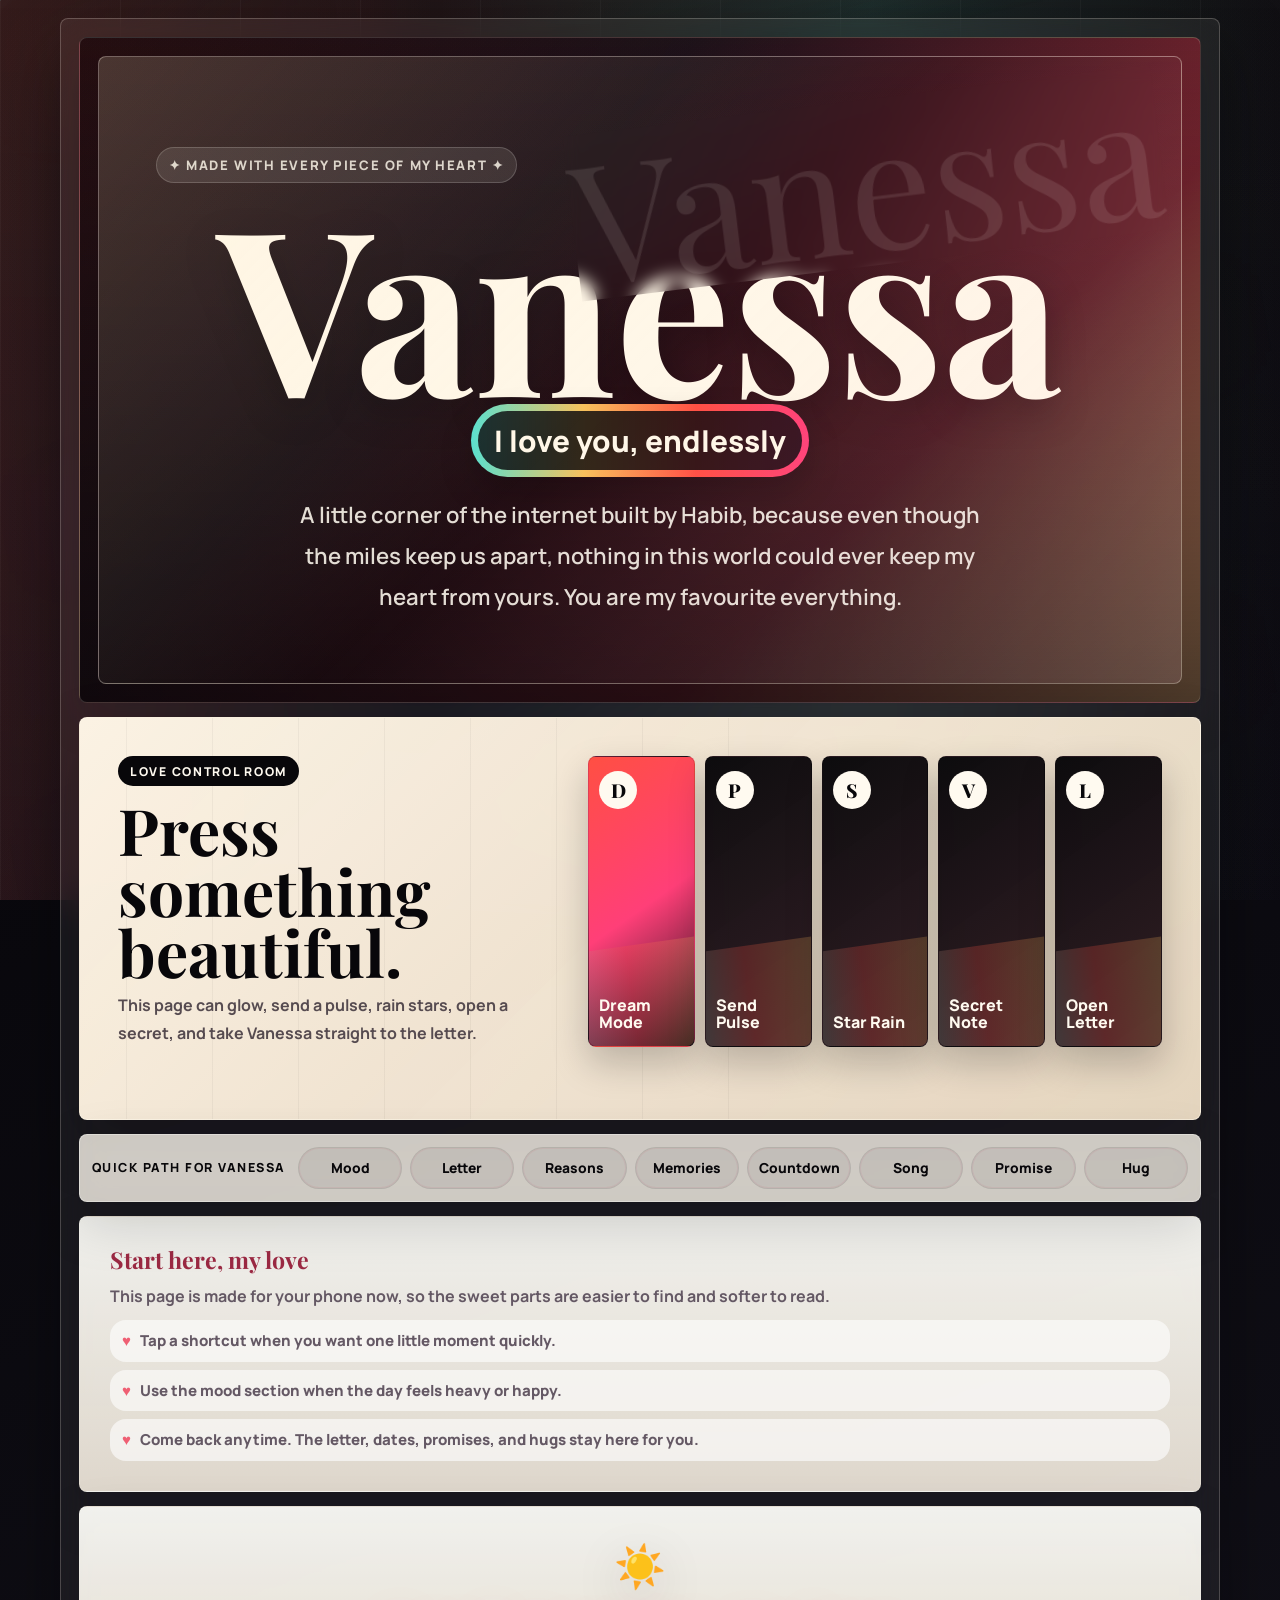
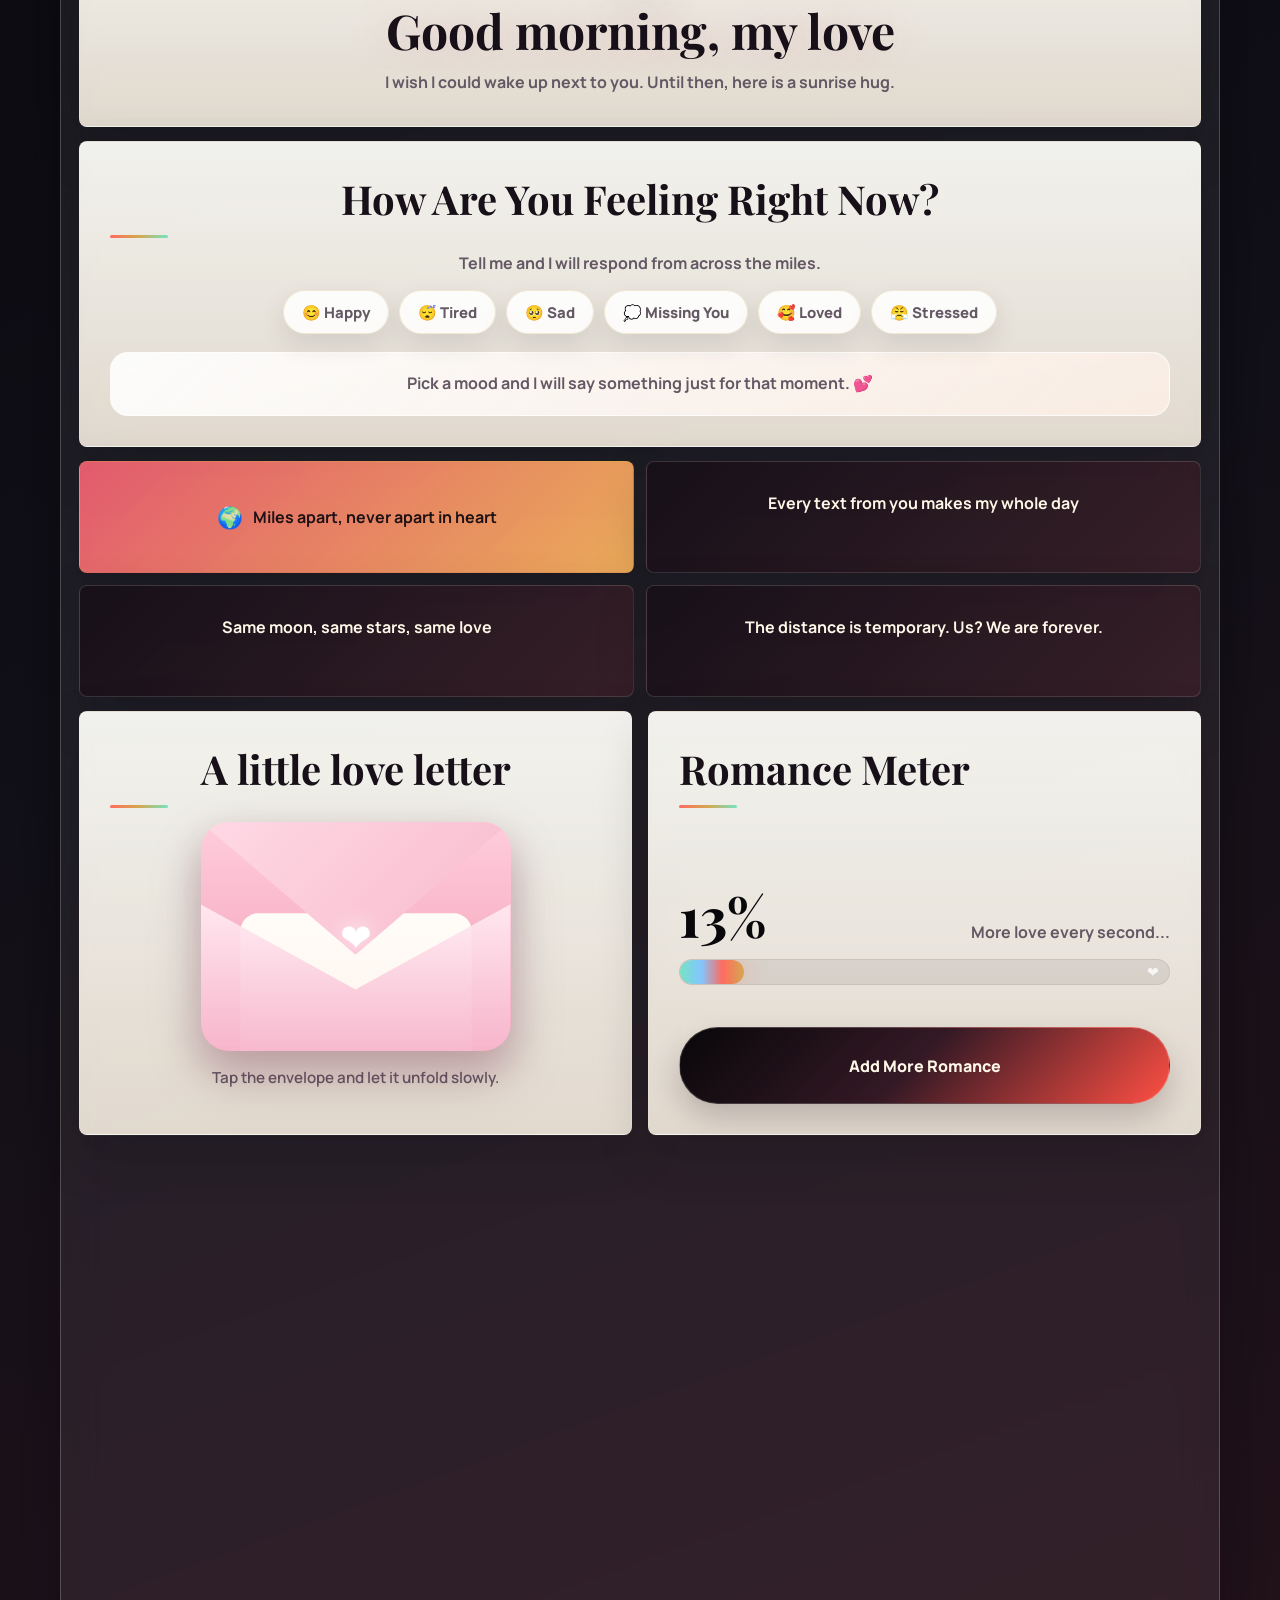
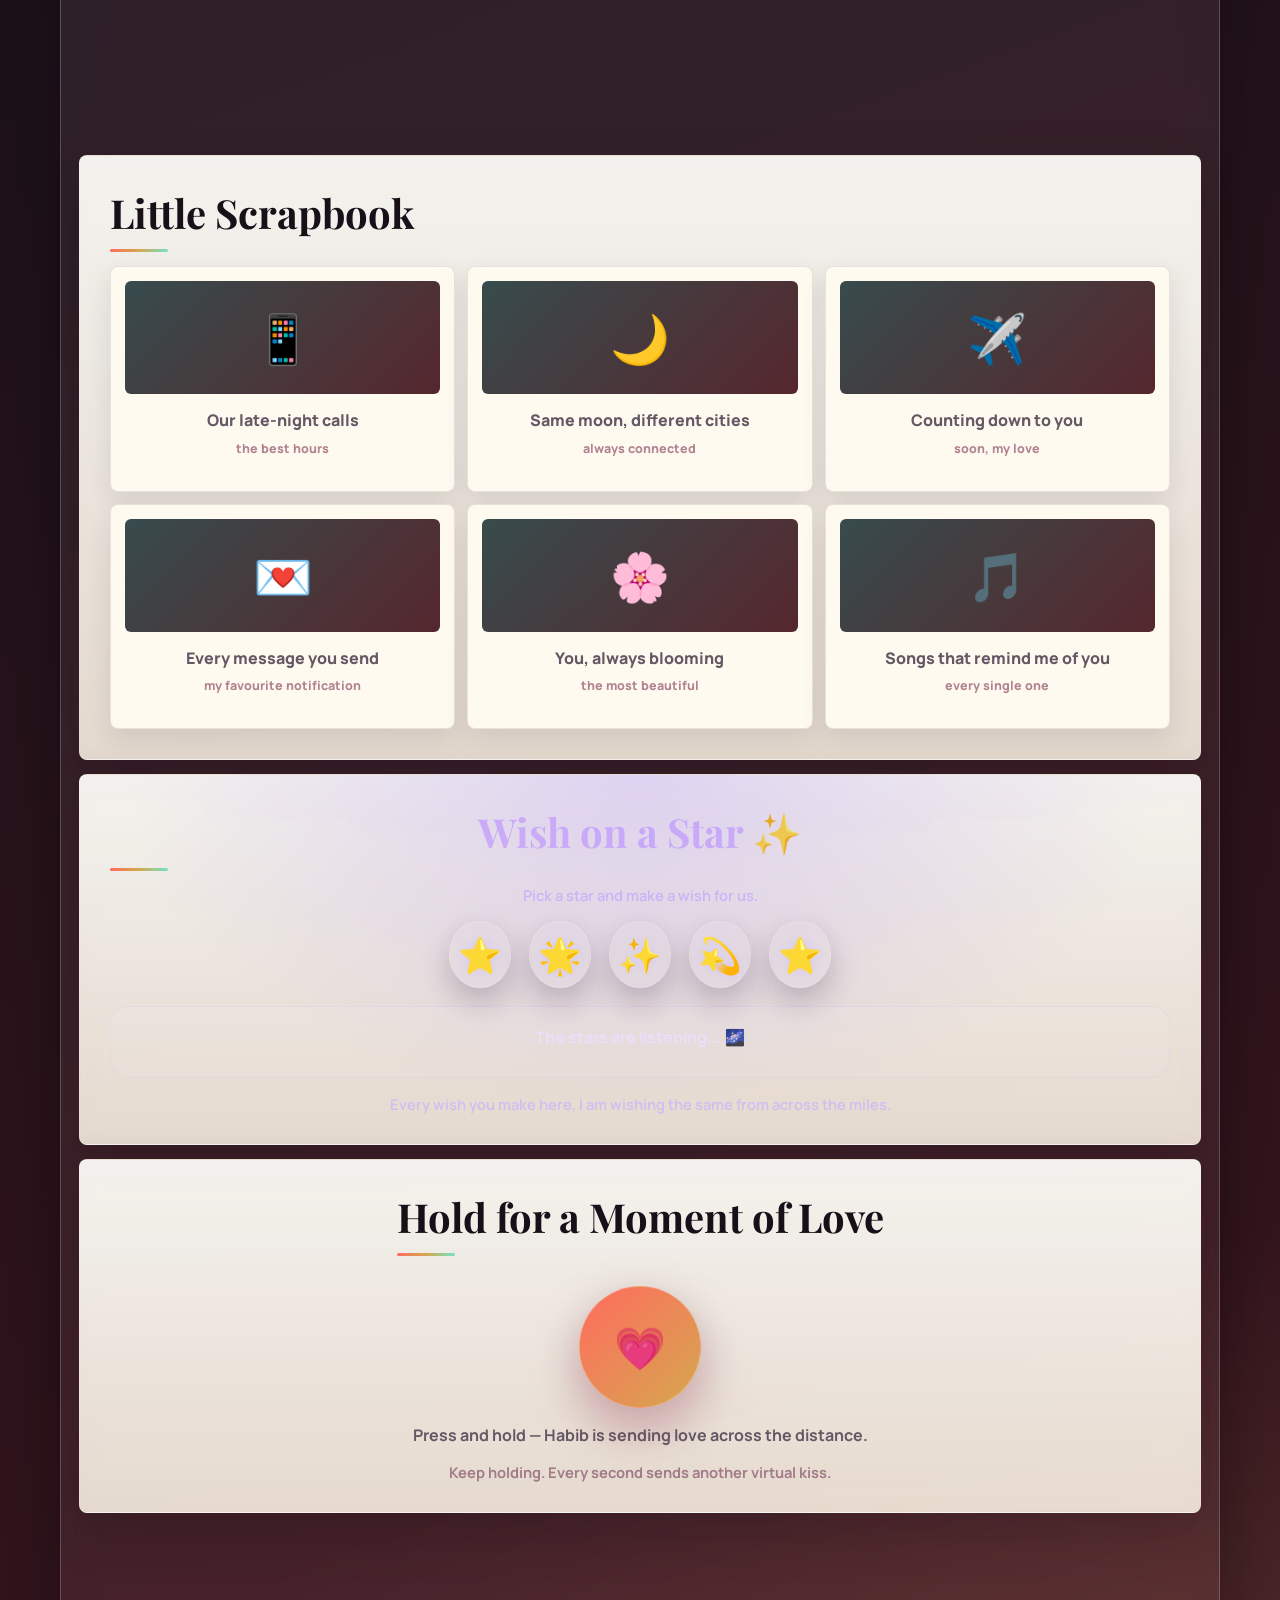
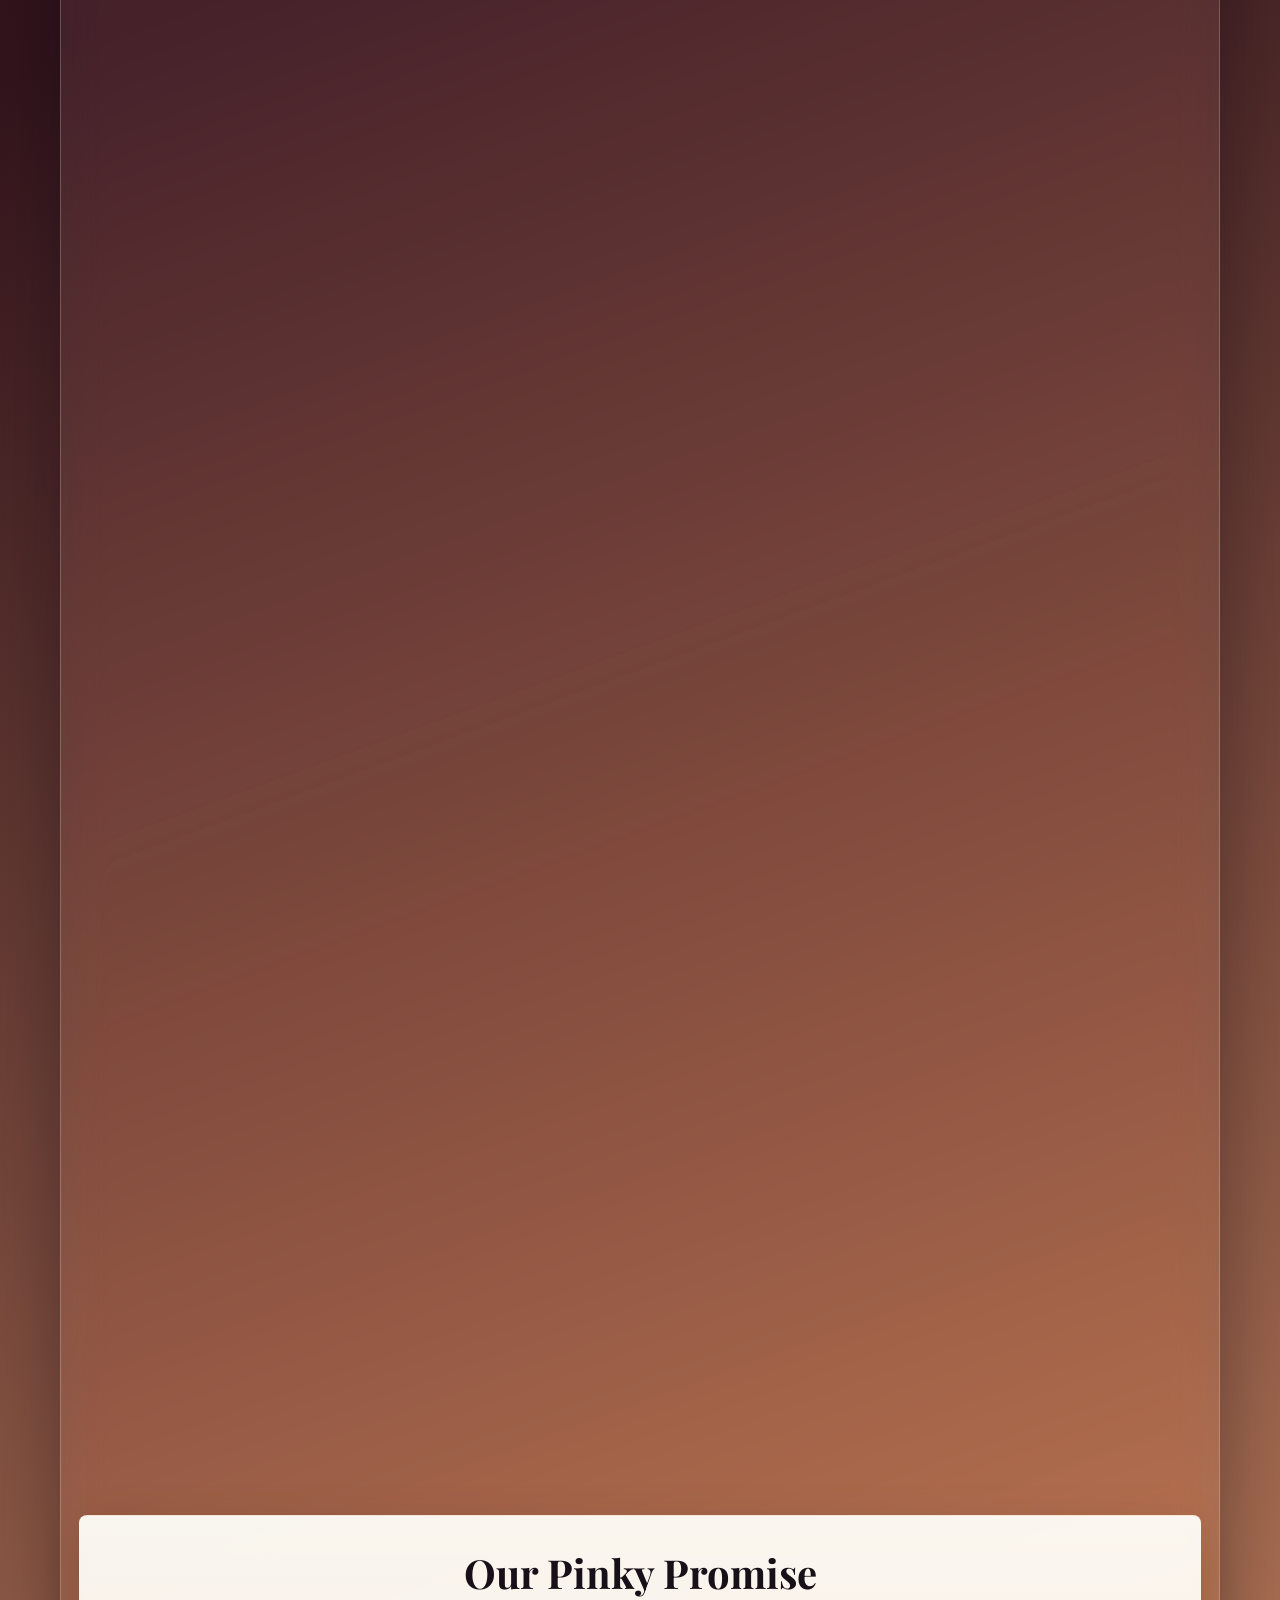
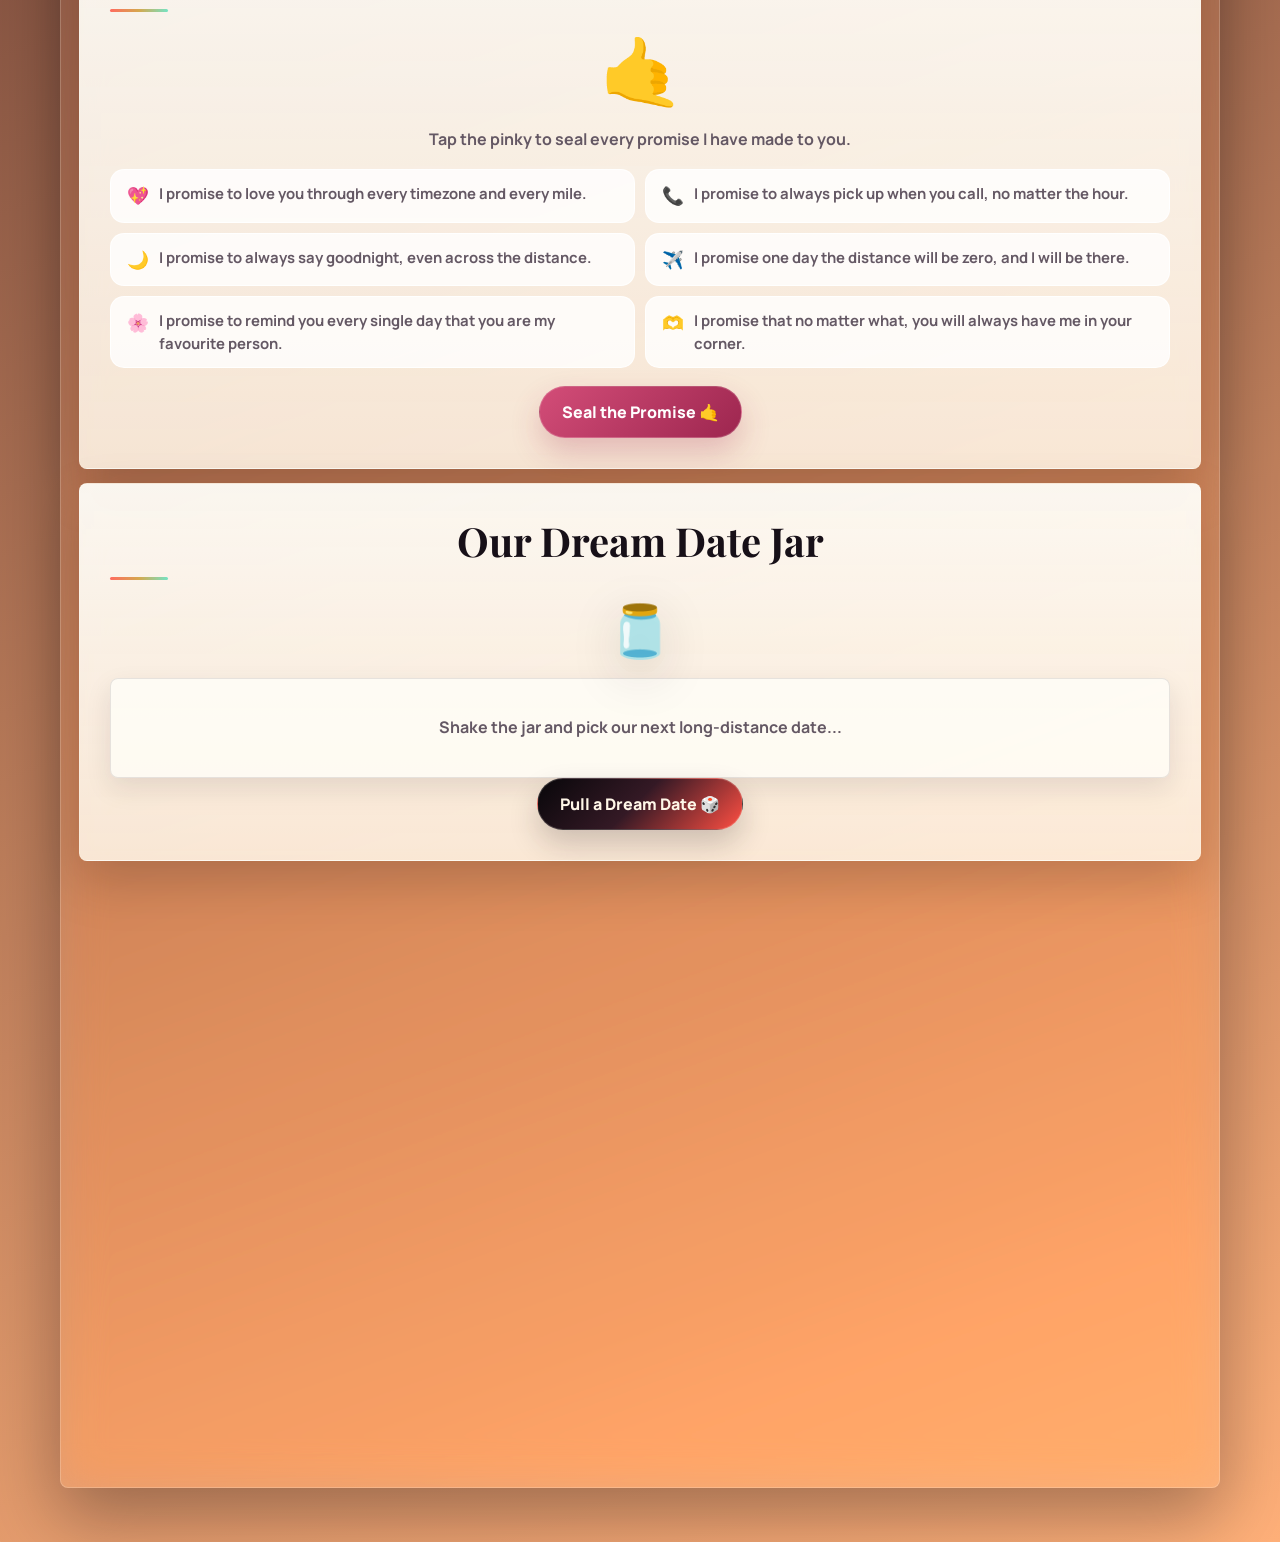
==== commit 8a37db65: "Redesign Vanessa site experience" ====
--- a/For My Vanessa.html
+++ b/For My Vanessa.html
@@ -655,6 +655,998 @@
             15% { transform: rotate(-8deg) scale(1.1); } 35% { transform: rotate(8deg) scale(1.15); }
             55% { transform: rotate(-6deg) scale(1.1); } 75% { transform: rotate(5deg) scale(1.05); }
         }
+        /* === MODERN REDESIGN OVERRIDE === */
+        :root {
+            --bg-1: #09070f;
+            --bg-2: #20111e;
+            --bg-3: #f2ede3;
+            --surface: rgba(255, 252, 244, 0.88);
+            --surface-strong: rgba(255, 255, 250, 0.96);
+            --line: rgba(39, 28, 39, 0.12);
+            --text: #241b24;
+            --text-soft: #645864;
+            --heading: #171018;
+            --rose: #ef5f73;
+            --rose-deep: #9b2943;
+            --gold: #d5a84e;
+            --glow: 0 0 42px rgba(239, 95, 115, 0.22);
+            --shadow-lg: 0 28px 70px rgba(10, 7, 15, 0.34);
+            --shadow-md: 0 18px 44px rgba(26, 18, 30, 0.16);
+            --shadow-sm: 0 10px 26px rgba(26, 18, 30, 0.1);
+            --radius-xl: 8px;
+            --radius-lg: 8px;
+            --ink: #171018;
+            --cream: #fffaf0;
+            --blush: #ff8b8f;
+            --coral: #ff6b5f;
+            --mint: #75e3c4;
+            --blue: #83c5ff;
+            --violet: #a98bff;
+        }
+
+        body {
+            background:
+                linear-gradient(135deg, rgba(117, 227, 196, 0.1) 0 1px, transparent 1px 22px),
+                linear-gradient(45deg, rgba(255, 255, 255, 0.045) 0 1px, transparent 1px 28px),
+                linear-gradient(160deg, #08070c 0%, #1a1018 36%, #4b2028 68%, #f0cdbd 100%);
+            color: var(--text);
+        }
+
+        body::before {
+            background:
+                linear-gradient(90deg, rgba(255, 107, 95, 0.16), transparent 34%, rgba(117, 227, 196, 0.12) 68%, transparent),
+                linear-gradient(180deg, rgba(255, 250, 240, 0.04), rgba(8, 7, 12, 0.34));
+            mix-blend-mode: screen;
+        }
+
+        body::after {
+            background:
+                repeating-linear-gradient(90deg, rgba(255, 255, 255, 0.035) 0 1px, transparent 1px 120px),
+                linear-gradient(180deg, rgba(8, 7, 12, 0), rgba(8, 7, 12, 0.22));
+            z-index: -2;
+        }
+
+        body.day-theme {
+            --bg-1: #231417;
+            --bg-2: #7a3038;
+            --bg-3: #f5d6c6;
+        }
+
+        body.evening-theme {
+            --bg-1: #120f1a;
+            --bg-2: #392133;
+            --bg-3: #f1c5b3;
+        }
+
+        body.night-theme {
+            --bg-1: #07070c;
+            --bg-2: #17111e;
+            --bg-3: #7b3944;
+        }
+
+        .aurora-band {
+            border-radius: 0;
+            filter: blur(26px);
+            opacity: 0.18;
+            transform: rotate(-10deg);
+        }
+
+        .aurora-band.one,
+        .aurora-band.two,
+        .aurora-band.three {
+            width: 110vw;
+            height: 18vh;
+            left: -5vw;
+            right: auto;
+            background: linear-gradient(90deg, transparent, rgba(255, 107, 95, 0.48), rgba(117, 227, 196, 0.24), transparent);
+        }
+
+        .aurora-band.two {
+            top: 38vh;
+            background: linear-gradient(90deg, transparent, rgba(169, 139, 255, 0.34), rgba(255, 210, 129, 0.28), transparent);
+        }
+
+        .aurora-band.three {
+            top: auto;
+            bottom: 6vh;
+            background: linear-gradient(90deg, transparent, rgba(131, 197, 255, 0.28), rgba(255, 139, 143, 0.3), transparent);
+        }
+
+        #scrollProgress {
+            background: linear-gradient(90deg, var(--mint), var(--coral), var(--gold));
+            box-shadow: 0 0 20px rgba(255, 107, 95, 0.42);
+        }
+
+        .page {
+            padding: 18px clamp(10px, 2vw, 24px) 54px;
+        }
+
+        .card {
+            width: min(100%, 1160px);
+            padding: clamp(10px, 2vw, 18px);
+            border-radius: 8px;
+            background: rgba(255, 250, 240, 0.08);
+            border: 1px solid rgba(255, 250, 240, 0.14);
+            box-shadow: var(--shadow-lg);
+            backdrop-filter: blur(20px) saturate(130%);
+        }
+
+        .content {
+            gap: 14px;
+        }
+
+        .hero,
+        .panel,
+        .phrase,
+        .footer,
+        .mobile-note,
+        .quick-nav {
+            border-radius: 8px;
+            border: 1px solid rgba(255, 250, 240, 0.16);
+            background:
+                linear-gradient(180deg, rgba(255, 255, 250, 0.94), rgba(255, 246, 232, 0.86));
+            box-shadow: var(--shadow-md);
+        }
+
+        .hero {
+            min-height: clamp(420px, 62vh, 680px);
+            padding: clamp(34px, 7vw, 84px) clamp(22px, 6vw, 76px);
+            display: grid;
+            align-content: end;
+            overflow: hidden;
+            background:
+                linear-gradient(180deg, rgba(8, 7, 12, 0.08), rgba(8, 7, 12, 0.68)),
+                linear-gradient(120deg, rgba(255, 250, 240, 0.1), transparent 42%),
+                linear-gradient(135deg, #130d18 0%, #321827 42%, #a43d45 76%, #ffd0aa 100%);
+            color: var(--cream);
+            position: relative;
+        }
+
+        .hero::before {
+            content: "";
+            position: absolute;
+            inset: 16px;
+            border: 1px solid rgba(255, 250, 240, 0.24);
+            border-radius: 8px;
+            pointer-events: none;
+        }
+
+        .hero::after {
+            content: "V";
+            position: absolute;
+            right: clamp(18px, 5vw, 64px);
+            top: clamp(18px, 4vw, 46px);
+            width: clamp(86px, 18vw, 210px);
+            aspect-ratio: 1;
+            display: grid;
+            place-items: center;
+            border: 1px solid rgba(255, 250, 240, 0.22);
+            border-radius: 50%;
+            color: rgba(255, 250, 240, 0.22);
+            font-family: "Playfair Display", serif;
+            font-size: clamp(4.6rem, 13vw, 12rem);
+            line-height: 1;
+            background: rgba(255, 250, 240, 0.05);
+            backdrop-filter: blur(8px);
+        }
+
+        .eyebrow,
+        .apology-kicker,
+        .quick-nav-title,
+        .timeline-entry-date,
+        .timer-label,
+        .reason-counter,
+        .song-caption,
+        .constellation-hint {
+            letter-spacing: 0.12em;
+        }
+
+        .eyebrow {
+            color: rgba(255, 250, 240, 0.82);
+            background: rgba(255, 250, 240, 0.1);
+            border-color: rgba(255, 250, 240, 0.18);
+            width: fit-content;
+            padding: 8px 12px;
+            border-radius: 999px;
+        }
+
+        .name {
+            color: var(--cream);
+            text-shadow: 0 12px 38px rgba(0, 0, 0, 0.3);
+            font-size: clamp(4.1rem, 16vw, 12rem);
+            line-height: 0.82;
+            letter-spacing: 0;
+            margin-top: 18px;
+        }
+
+        .love-banner {
+            width: fit-content;
+            border-radius: 999px;
+            padding: 7px;
+            background: linear-gradient(90deg, var(--mint), var(--coral), var(--gold));
+            box-shadow: 0 16px 34px rgba(0, 0, 0, 0.18);
+        }
+
+        .love-banner span {
+            display: block;
+            border-radius: 999px;
+            padding: 9px 16px;
+            color: var(--cream);
+            background: rgba(8, 7, 12, 0.82);
+        }
+
+        .hero-note {
+            max-width: 760px;
+            color: rgba(255, 250, 240, 0.88);
+            font-size: clamp(1rem, 2vw, 1.28rem);
+        }
+
+        .quick-nav {
+            position: sticky;
+            top: 12px;
+            z-index: 20;
+            padding: 12px;
+            background: rgba(255, 250, 240, 0.88);
+            border-color: rgba(255, 255, 255, 0.34);
+        }
+
+        .quick-nav-title {
+            color: var(--ink);
+        }
+
+        .quick-nav-links {
+            grid-template-columns: repeat(auto-fit, minmax(98px, 1fr));
+        }
+
+        .quick-nav a {
+            border-radius: 999px;
+            color: var(--ink);
+            background: rgba(23, 16, 24, 0.06);
+            border: 1px solid rgba(23, 16, 24, 0.08);
+        }
+
+        .quick-nav a:hover,
+        .quick-nav a:focus-visible {
+            color: var(--cream);
+            background: #171018;
+            border-color: #171018;
+        }
+
+        .panel,
+        .phrase,
+        .mobile-note,
+        .footer {
+            padding: clamp(18px, 3vw, 30px);
+        }
+
+        .panel-title,
+        .greeting-text,
+        .countdown-text,
+        .song-title,
+        .apology-heading,
+        .forever-title {
+            color: var(--heading);
+            font-family: "Playfair Display", serif;
+            letter-spacing: 0;
+        }
+
+        .panel-title {
+            font-size: clamp(1.55rem, 4vw, 2.5rem);
+            margin-bottom: 14px;
+        }
+
+        .panel-title::after,
+        .song-title::after,
+        .apology-heading::after {
+            content: "";
+            display: block;
+            width: 58px;
+            height: 3px;
+            margin-top: 10px;
+            border-radius: 999px;
+            background: linear-gradient(90deg, var(--coral), var(--gold), var(--mint));
+        }
+
+        .phrases {
+            gap: 12px;
+        }
+
+        .phrase {
+            min-height: 112px;
+            align-items: end;
+            background:
+                linear-gradient(135deg, rgba(23, 16, 24, 0.95), rgba(55, 30, 40, 0.92));
+            color: var(--cream);
+            border-color: rgba(255, 250, 240, 0.14);
+        }
+
+        .phrase.accent {
+            background:
+                linear-gradient(135deg, rgba(239, 95, 115, 0.94), rgba(255, 184, 94, 0.9));
+            color: #1f1215;
+        }
+
+        .apology-panel {
+            background:
+                linear-gradient(135deg, rgba(255, 250, 240, 0.96), rgba(255, 235, 219, 0.88));
+            overflow: hidden;
+        }
+
+        .apology-panel::before,
+        .apology-panel::after {
+            border-radius: 0;
+            filter: none;
+            opacity: 1;
+            background:
+                linear-gradient(90deg, transparent, rgba(255, 107, 95, 0.18), transparent);
+        }
+
+        .apology-shell {
+            position: relative;
+            z-index: 1;
+        }
+
+        .apology-letter,
+        .apology-affirmations,
+        .reason-display,
+        .date-card,
+        .constellation-msg-wrap,
+        .timeline-entry-card,
+        .hidden-letter,
+        .song-frame,
+        .poem-display,
+        .hug-milestone {
+            border-radius: 8px;
+            background: rgba(255, 255, 250, 0.76);
+            border: 1px solid rgba(23, 16, 24, 0.1);
+            box-shadow: var(--shadow-sm);
+        }
+
+        .apology-affirmation {
+            border-radius: 8px;
+            background: rgba(23, 16, 24, 0.04);
+            border: 1px solid rgba(23, 16, 24, 0.08);
+        }
+
+        .apology-mark {
+            color: var(--coral);
+            background: rgba(255, 107, 95, 0.12);
+        }
+
+        button,
+        .meter-button,
+        .forever-button,
+        .reason-button,
+        .apology-button,
+        .poem-button,
+        .date-button,
+        .hug-button,
+        .close-forever {
+            border-radius: 999px;
+            color: var(--cream);
+            background: linear-gradient(135deg, #171018, #3d2633);
+            border: 1px solid rgba(255, 250, 240, 0.2);
+            box-shadow: 0 14px 30px rgba(23, 16, 24, 0.2);
+        }
+
+        button:hover,
+        button:focus-visible,
+        .meter-button:hover,
+        .forever-button:hover,
+        .reason-button:hover,
+        .apology-button:hover,
+        .poem-button:hover,
+        .date-button:hover,
+        .hug-button:hover,
+        .close-forever:hover {
+            transform: translateY(-2px);
+            box-shadow: 0 18px 42px rgba(23, 16, 24, 0.28), 0 0 0 4px rgba(117, 227, 196, 0.12);
+        }
+
+        .meter-track {
+            background: rgba(23, 16, 24, 0.08);
+            border-radius: 999px;
+            border: 1px solid rgba(23, 16, 24, 0.08);
+        }
+
+        .meter-fill {
+            background: linear-gradient(90deg, var(--mint), var(--blue), var(--coral), var(--gold));
+            box-shadow: 0 0 24px rgba(255, 107, 95, 0.34);
+        }
+
+        .meter-percent,
+        .timer-number {
+            color: var(--ink);
+            font-family: "Playfair Display", serif;
+        }
+
+        .timer-grid {
+            gap: 10px;
+        }
+
+        .timer-unit {
+            border-radius: 8px;
+            background: linear-gradient(180deg, rgba(23, 16, 24, 0.94), rgba(61, 38, 51, 0.94));
+            color: var(--cream);
+            border: 1px solid rgba(255, 250, 240, 0.12);
+        }
+
+        .timer-unit .timer-number,
+        .timer-unit .timer-label {
+            color: var(--cream);
+        }
+
+        .scrapbook {
+            gap: 12px;
+        }
+
+        .polaroid {
+            border-radius: 8px;
+            background: #fffaf0;
+            border: 1px solid rgba(23, 16, 24, 0.1);
+            box-shadow: var(--shadow-sm);
+            transform: none;
+        }
+
+        .polaroid:hover {
+            transform: translateY(-4px);
+        }
+
+        .polaroid-scene {
+            border-radius: 6px;
+            background:
+                linear-gradient(135deg, rgba(117, 227, 196, 0.28), rgba(255, 107, 95, 0.24)),
+                #20111e;
+        }
+
+        .hold-button,
+        .hug-emoji,
+        .jar-icon,
+        .countdown-emoji,
+        .greeting-emoji {
+            filter: drop-shadow(0 14px 24px rgba(23, 16, 24, 0.16));
+        }
+
+        .hold-button {
+            background: linear-gradient(135deg, var(--coral), var(--gold));
+            color: #1f1215;
+        }
+
+        .envelope-button {
+            background: transparent;
+            box-shadow: none;
+            border: 0;
+        }
+
+        .envelope-button:hover,
+        .envelope-button:focus-visible,
+        .star-btn,
+        .star-btn:hover,
+        .star-btn:focus-visible {
+            box-shadow: none;
+        }
+
+        .envelope {
+            filter: drop-shadow(0 18px 24px rgba(23, 16, 24, 0.18));
+        }
+
+        .forever-panel,
+        .countdown-panel,
+        .song-panel {
+            background:
+                linear-gradient(135deg, rgba(23, 16, 24, 0.96), rgba(68, 35, 46, 0.94));
+            color: var(--cream);
+            border-color: rgba(255, 250, 240, 0.12);
+        }
+
+        .forever-panel .panel-title,
+        .countdown-panel .countdown-text,
+        .song-panel .song-title,
+        .forever-copy,
+        .forever-note,
+        .countdown-sub,
+        .song-caption {
+            color: var(--cream);
+        }
+
+        .constellation-panel {
+            background:
+                linear-gradient(180deg, rgba(5, 6, 13, 0.95), rgba(22, 18, 35, 0.98));
+            border-color: rgba(131, 197, 255, 0.18);
+        }
+
+        .constellation-field {
+            border-radius: 8px;
+            border: 1px solid rgba(131, 197, 255, 0.16);
+            background:
+                linear-gradient(135deg, rgba(117, 227, 196, 0.08), transparent 42%),
+                linear-gradient(180deg, #080a14, #151224);
+        }
+
+        .star-btn.discovered .star-core,
+        .star-btn.active .star-core {
+            background: rgba(117, 227, 196, 0.96);
+            box-shadow: 0 0 14px 4px rgba(117, 227, 196, 0.56), 0 0 32px 8px rgba(255, 107, 95, 0.16);
+        }
+
+        .timeline-wrap::before {
+            background: linear-gradient(180deg, var(--mint), var(--coral), transparent);
+        }
+
+        .timeline-entry-dot {
+            background: linear-gradient(135deg, var(--coral), var(--gold));
+            color: #1f1215;
+            box-shadow: 0 0 0 5px rgba(255, 107, 95, 0.14);
+        }
+
+        .footer {
+            background: rgba(8, 7, 12, 0.82);
+            color: var(--cream);
+            border-color: rgba(255, 250, 240, 0.16);
+        }
+
+        .footer strong,
+        .footer-note {
+            color: var(--cream);
+        }
+
+        #splashScreen {
+            background:
+                linear-gradient(135deg, rgba(117, 227, 196, 0.12), transparent 38%),
+                linear-gradient(160deg, #08070c, #2a1723 54%, #a43d45);
+        }
+
+        .splash-inner {
+            border-radius: 8px;
+            background: rgba(255, 250, 240, 0.1);
+            border: 1px solid rgba(255, 250, 240, 0.18);
+            box-shadow: 0 32px 80px rgba(0, 0, 0, 0.34);
+        }
+
+        .splash-title,
+        .splash-sub,
+        .splash-tap {
+            color: var(--cream);
+        }
+
+        .forever-overlay {
+            background: rgba(8, 7, 12, 0.78);
+            backdrop-filter: blur(18px);
+        }
+
+        .forever-message {
+            border-radius: 8px;
+            background:
+                linear-gradient(180deg, rgba(255, 250, 240, 0.98), rgba(255, 240, 226, 0.96));
+            border: 1px solid rgba(255, 250, 240, 0.4);
+            box-shadow: 0 32px 88px rgba(0, 0, 0, 0.36);
+        }
+
+        @media (min-width: 760px) {
+            .interactive-grid,
+            .phrases {
+                grid-template-columns: repeat(2, minmax(0, 1fr));
+            }
+
+            .quick-nav {
+                grid-template-columns: auto 1fr;
+                align-items: center;
+            }
+        }
+
+        @media (max-width: 560px) {
+            .hero {
+                min-height: 520px;
+                padding: 32px 20px;
+            }
+
+            .hero::before {
+                inset: 10px;
+            }
+
+            .name {
+                font-size: clamp(4.2rem, 24vw, 6.8rem);
+            }
+
+            .quick-nav-links {
+                grid-template-columns: repeat(2, minmax(0, 1fr));
+            }
+
+            .quick-nav a {
+                min-height: 40px;
+                padding-inline: 8px;
+            }
+        }
+        /* === CREATIVE REDESIGN V2 === */
+        :root {
+            --ink: #08070a;
+            --cream: #fff7e8;
+            --paper: #fffaf0;
+            --flame: #ff4f43;
+            --pink-hot: #ff3f78;
+            --sun: #f8c15c;
+            --aqua: #59e0cf;
+            --night: #121017;
+        }
+
+        body {
+            background:
+                linear-gradient(115deg, rgba(89, 224, 207, 0.12) 0 1px, transparent 1px 34px),
+                linear-gradient(25deg, rgba(255, 247, 232, 0.05) 0 1px, transparent 1px 26px),
+                linear-gradient(160deg, #050407 0%, #111018 28%, #32141c 58%, #ffb079 100%);
+        }
+
+        body.love-dream {
+            background:
+                linear-gradient(115deg, rgba(248, 193, 92, 0.16) 0 1px, transparent 1px 34px),
+                linear-gradient(25deg, rgba(89, 224, 207, 0.13) 0 1px, transparent 1px 26px),
+                linear-gradient(160deg, #040507 0%, #0f1a1c 30%, #482332 62%, #ffdb9c 100%);
+        }
+
+        body.love-dream .hero {
+            background:
+                linear-gradient(180deg, rgba(5, 4, 7, 0.02), rgba(5, 4, 7, 0.68)),
+                linear-gradient(120deg, rgba(89, 224, 207, 0.22), transparent 44%),
+                linear-gradient(135deg, #071113 0%, #1b2630 34%, #a92c4e 70%, #ffd37c 100%);
+        }
+
+        .card {
+            background: rgba(255, 247, 232, 0.065);
+            border-color: rgba(255, 247, 232, 0.22);
+        }
+
+        .hero {
+            min-height: clamp(520px, 74vh, 820px);
+            isolation: isolate;
+            background:
+                linear-gradient(180deg, rgba(5, 4, 7, 0.02), rgba(5, 4, 7, 0.72)),
+                linear-gradient(120deg, rgba(255, 79, 67, 0.12), transparent 48%),
+                linear-gradient(135deg, #070509 0%, #1b1119 35%, #7d2631 70%, #ffc181 100%);
+        }
+
+        .hero::before {
+            inset: 18px;
+            border-color: rgba(255, 247, 232, 0.34);
+        }
+
+        .hero::after {
+            content: "Vanessa";
+            right: clamp(-10px, 3vw, 54px);
+            top: clamp(18px, 5vw, 62px);
+            width: auto;
+            height: auto;
+            aspect-ratio: auto;
+            border: 0;
+            border-radius: 0;
+            background: none;
+            color: rgba(255, 247, 232, 0.1);
+            font-size: clamp(4.2rem, 13vw, 11rem);
+            transform: rotate(-7deg);
+            pointer-events: none;
+        }
+
+        .name {
+            max-width: 7ch;
+            font-size: clamp(5.5rem, 18vw, 15rem);
+            line-height: 0.76;
+        }
+
+        .love-banner {
+            background: linear-gradient(90deg, var(--aqua), var(--sun), var(--flame), var(--pink-hot));
+        }
+
+        .hero-note {
+            font-size: clamp(1.05rem, 2.2vw, 1.38rem);
+            max-width: 700px;
+        }
+
+        .quick-nav {
+            top: 10px;
+            background: rgba(255, 250, 240, 0.78);
+            box-shadow: 0 18px 54px rgba(8, 7, 10, 0.18);
+        }
+
+        .quick-nav a {
+            min-height: 42px;
+            display: grid;
+            place-items: center;
+            font-weight: 900;
+        }
+
+        .love-command {
+            display: grid;
+            grid-template-columns: minmax(0, 0.95fr) minmax(320px, 1.25fr);
+            gap: clamp(16px, 3vw, 34px);
+            padding: clamp(20px, 4vw, 38px);
+            border-radius: 8px;
+            background:
+                linear-gradient(135deg, rgba(255, 247, 232, 0.98), rgba(255, 235, 209, 0.88)),
+                linear-gradient(90deg, rgba(255, 79, 67, 0.16), rgba(89, 224, 207, 0.16));
+            border: 1px solid rgba(255, 247, 232, 0.55);
+            box-shadow: 0 24px 64px rgba(8, 7, 10, 0.2);
+            position: relative;
+            overflow: hidden;
+        }
+
+        .love-command::before {
+            content: "";
+            position: absolute;
+            inset: 0;
+            background:
+                linear-gradient(100deg, transparent 0 26%, rgba(255, 255, 255, 0.55) 31%, transparent 38%),
+                repeating-linear-gradient(90deg, rgba(8, 7, 10, 0.045) 0 1px, transparent 1px 86px);
+            transform: translateX(-42%);
+            animation: commandSweep 8s ease-in-out infinite;
+            pointer-events: none;
+        }
+
+        .command-copy,
+        .command-actions,
+        .secret-strip {
+            position: relative;
+            z-index: 1;
+        }
+
+        .command-kicker {
+            display: inline-grid;
+            place-items: center;
+            width: fit-content;
+            min-height: 30px;
+            padding: 5px 12px;
+            border-radius: 999px;
+            color: var(--paper);
+            background: var(--ink);
+            font-size: 0.76rem;
+            font-weight: 900;
+            letter-spacing: 0.14em;
+            text-transform: uppercase;
+        }
+
+        .command-copy h2 {
+            margin: 14px 0 10px;
+            color: var(--ink);
+            font-family: "Playfair Display", serif;
+            font-size: clamp(2.1rem, 5vw, 4rem);
+            line-height: 0.95;
+        }
+
+        .command-copy p {
+            margin: 0;
+            color: #564b50;
+            font-size: 1rem;
+            font-weight: 700;
+            line-height: 1.7;
+        }
+
+        .command-actions {
+            display: grid;
+            grid-template-columns: repeat(5, minmax(0, 1fr));
+            gap: 10px;
+            align-items: stretch;
+        }
+
+        .command-btn {
+            min-height: 132px;
+            padding: 14px 10px;
+            border-radius: 8px;
+            display: grid;
+            align-content: space-between;
+            justify-items: start;
+            color: var(--paper);
+            background:
+                linear-gradient(145deg, rgba(8, 7, 10, 0.98), rgba(43, 24, 31, 0.96));
+            border: 1px solid rgba(8, 7, 10, 0.12);
+            box-shadow: 0 16px 36px rgba(8, 7, 10, 0.22);
+            text-align: left;
+            cursor: pointer;
+            overflow: hidden;
+            position: relative;
+        }
+
+        .command-btn::after {
+            content: "";
+            position: absolute;
+            inset: auto -20% -45% -20%;
+            height: 80%;
+            background: linear-gradient(90deg, rgba(89, 224, 207, 0.26), rgba(255, 79, 67, 0.32), rgba(248, 193, 92, 0.3));
+            transform: rotate(-8deg);
+            transition: transform 0.32s ease, opacity 0.32s ease;
+            opacity: 0.72;
+        }
+
+        .command-btn:hover::after,
+        .command-btn:focus-visible::after {
+            transform: translateY(-18px) rotate(-8deg);
+            opacity: 1;
+        }
+
+        .command-btn.primary {
+            background:
+                linear-gradient(145deg, #ff4f43, #ff3f78 52%, #171018);
+        }
+
+        .btn-glyph {
+            width: 38px;
+            height: 38px;
+            display: grid;
+            place-items: center;
+            border-radius: 50%;
+            color: var(--ink);
+            background: var(--paper);
+            font-family: "Playfair Display", serif;
+            font-size: 1.2rem;
+            font-weight: 800;
+            position: relative;
+            z-index: 1;
+        }
+
+        .command-btn span:last-child {
+            position: relative;
+            z-index: 1;
+            font-weight: 900;
+            line-height: 1.1;
+        }
+
+        .secret-strip {
+            grid-column: 1 / -1;
+            min-height: 0;
+            max-height: 0;
+            opacity: 0;
+            transform: translateY(-8px);
+            transition: opacity 0.35s ease, transform 0.35s ease, max-height 0.35s ease, padding 0.35s ease;
+            padding: 0 16px;
+            border-radius: 8px;
+            color: var(--paper);
+            background: linear-gradient(90deg, var(--ink), #3a1726);
+            font-family: "Playfair Display", serif;
+            font-size: clamp(1.1rem, 3vw, 1.6rem);
+            line-height: 1.4;
+        }
+
+        .secret-strip.show {
+            max-height: 140px;
+            opacity: 1;
+            transform: translateY(0);
+            padding: 16px;
+        }
+
+        .love-pulse-ring,
+        .love-spark {
+            position: fixed;
+            pointer-events: none;
+            z-index: 999;
+        }
+
+        .love-pulse-ring {
+            left: 50%;
+            top: 50%;
+            width: 26px;
+            height: 26px;
+            border: 2px solid rgba(89, 224, 207, 0.75);
+            border-radius: 50%;
+            transform: translate(-50%, -50%);
+            animation: lovePulseRing 1.25s ease-out forwards;
+        }
+
+        .love-spark {
+            left: var(--x);
+            top: var(--y);
+            color: var(--c);
+            font-weight: 900;
+            transform: translate(-50%, -50%);
+            animation: loveSparkFly 1.25s ease-out forwards;
+        }
+
+        .panel,
+        .phrase,
+        .mobile-note,
+        .footer {
+            box-shadow: 0 20px 52px rgba(8, 7, 10, 0.18);
+        }
+
+        .panel:hover,
+        .phrase:hover {
+            transform: translateY(-2px);
+        }
+
+        .meter-button,
+        .forever-button,
+        .reason-button,
+        .apology-button,
+        .poem-button,
+        .date-button,
+        .hug-button,
+        .close-forever {
+            min-height: 48px;
+            padding-inline: 22px;
+            background: linear-gradient(135deg, var(--ink), #341925 48%, var(--flame));
+            position: relative;
+            overflow: hidden;
+        }
+
+        .meter-button::before,
+        .forever-button::before,
+        .reason-button::before,
+        .apology-button::before,
+        .poem-button::before,
+        .date-button::before,
+        .hug-button::before,
+        .close-forever::before {
+            content: "";
+            position: absolute;
+            inset: 0;
+            background: linear-gradient(110deg, transparent, rgba(255, 255, 255, 0.28), transparent);
+            transform: translateX(-100%);
+            transition: transform 0.45s ease;
+        }
+
+        .meter-button:hover::before,
+        .forever-button:hover::before,
+        .reason-button:hover::before,
+        .apology-button:hover::before,
+        .poem-button:hover::before,
+        .date-button:hover::before,
+        .hug-button:hover::before,
+        .close-forever:hover::before {
+            transform: translateX(100%);
+        }
+
+        @keyframes commandSweep {
+            0%, 70%, 100% { transform: translateX(-45%); }
+            40% { transform: translateX(45%); }
+        }
+
+        @keyframes lovePulseRing {
+            0% { opacity: 0.9; transform: translate(-50%, -50%) scale(0.2); }
+            100% { opacity: 0; transform: translate(-50%, -50%) scale(24); }
+        }
+
+        @keyframes loveSparkFly {
+            0% { opacity: 0; transform: translate(-50%, -50%) scale(0.6) rotate(0deg); }
+            15% { opacity: 1; }
+            100% {
+                opacity: 0;
+                transform: translate(calc(-50% + var(--dx)), calc(-50% + var(--dy))) scale(1.35) rotate(var(--rot));
+            }
+        }
+
+        @media (max-width: 860px) {
+            .love-command {
+                grid-template-columns: 1fr;
+            }
+
+            .command-actions {
+                grid-template-columns: repeat(2, minmax(0, 1fr));
+            }
+
+            .command-btn.primary {
+                grid-column: 1 / -1;
+            }
+        }
+
+        @media (max-width: 560px) {
+            .hero {
+                min-height: 590px;
+            }
+
+            .name {
+                font-size: clamp(5rem, 27vw, 7.4rem);
+            }
+
+            .command-actions {
+                grid-template-columns: 1fr;
+            }
+
+            .command-btn,
+            .command-btn.primary {
+                min-height: 72px;
+                grid-template-columns: 42px 1fr;
+                align-content: center;
+                align-items: center;
+                gap: 12px;
+                grid-column: auto;
+            }
+        }
     </style>
 </head>
 <body>
@@ -676,6 +1668,22 @@
                     <div class="love-banner"><span>I love you, endlessly</span></div>
                     <p class="hero-note">A little corner of the internet built by Habib, because even though the miles keep us apart, nothing in this world could ever keep my heart from yours. You are my favourite everything.</p>
                 </header>
+
+                <section class="love-command reveal" id="loveCommand">
+                    <div class="command-copy">
+                        <span class="command-kicker">Love control room</span>
+                        <h2>Press something beautiful.</h2>
+                        <p id="commandMessage">This page can glow, send a pulse, rain stars, open a secret, and take Vanessa straight to the letter.</p>
+                    </div>
+                    <div class="command-actions" aria-label="Creative love controls">
+                        <button class="command-btn primary" type="button" data-love-action="dream"><span class="btn-glyph">D</span><span>Dream Mode</span></button>
+                        <button class="command-btn" type="button" data-love-action="pulse"><span class="btn-glyph">P</span><span>Send Pulse</span></button>
+                        <button class="command-btn" type="button" data-love-action="stars"><span class="btn-glyph">S</span><span>Star Rain</span></button>
+                        <button class="command-btn" type="button" data-love-action="secret"><span class="btn-glyph">V</span><span>Secret Note</span></button>
+                        <button class="command-btn" type="button" data-love-action="letter"><span class="btn-glyph">L</span><span>Open Letter</span></button>
+                    </div>
+                    <div class="secret-strip" id="secretStrip" aria-live="polite">Vanessa, you are the softest part of every day.</div>
+                </section>
 
                 <nav class="quick-nav reveal" aria-label="Quick love sections">
                     <p class="quick-nav-title">Quick path for Vanessa</p>
@@ -1496,5 +2504,116 @@
         initWishStars();
         initPinkyPromise();
     </script>
+    <script>
+        (() => {
+            const command = document.getElementById("loveCommand");
+            if (!command) return;
+
+            const message = document.getElementById("commandMessage");
+            const secret = document.getElementById("secretStrip");
+            const letterPanelEl = document.getElementById("letterPanel");
+            const envelopeBtn = document.getElementById("envelopeButton");
+            const notes = [
+                "Vanessa, you are the reason ordinary moments feel golden.",
+                "If distance had a sound, my love would still be louder.",
+                "Every version of tomorrow looks better with you in it.",
+                "This page is small, but my love for you is not.",
+                "One day this screen becomes a real hug. I am counting on it."
+            ];
+            let noteIndex = 0;
+
+            function setMessage(text) {
+                if (message) message.textContent = text;
+            }
+
+            function spark(x, y, amount = 34) {
+                const colors = ["#ff4f43", "#ff3f78", "#f8c15c", "#59e0cf", "#fff7e8"];
+                for (let i = 0; i < amount; i += 1) {
+                    const piece = document.createElement("span");
+                    const angle = (Math.PI * 2 * i) / amount;
+                    const distance = 70 + Math.random() * 170;
+                    piece.className = "love-spark";
+                    piece.textContent = i % 3 === 0 ? "+" : i % 3 === 1 ? "*" : "V";
+                    piece.style.setProperty("--x", `${x}px`);
+                    piece.style.setProperty("--y", `${y}px`);
+                    piece.style.setProperty("--dx", `${Math.cos(angle) * distance}px`);
+                    piece.style.setProperty("--dy", `${Math.sin(angle) * distance - 30}px`);
+                    piece.style.setProperty("--rot", `${-160 + Math.random() * 320}deg`);
+                    piece.style.setProperty("--c", colors[i % colors.length]);
+                    document.body.appendChild(piece);
+                    window.setTimeout(() => piece.remove(), 1300);
+                }
+            }
+
+            function pulse() {
+                for (let i = 0; i < 4; i += 1) {
+                    window.setTimeout(() => {
+                        const ring = document.createElement("span");
+                        ring.className = "love-pulse-ring";
+                        document.body.appendChild(ring);
+                        window.setTimeout(() => ring.remove(), 1300);
+                    }, i * 130);
+                }
+                spark(window.innerWidth / 2, window.innerHeight / 2, 42);
+            }
+
+            function buttonCenter(button) {
+                const rect = button.getBoundingClientRect();
+                return {
+                    x: rect.left + rect.width / 2,
+                    y: rect.top + rect.height / 2
+                };
+            }
+
+            command.addEventListener("click", (event) => {
+                const button = event.target.closest("[data-love-action]");
+                if (!button) return;
+
+                const action = button.dataset.loveAction;
+                const center = buttonCenter(button);
+
+                if (action === "dream") {
+                    document.body.classList.toggle("love-dream");
+                    const isDream = document.body.classList.contains("love-dream");
+                    setMessage(isDream ? "Dream mode is on. The whole page is glowing softer for Vanessa." : "Dream mode is off. Back to the midnight love letter look.");
+                    spark(center.x, center.y, 30);
+                    return;
+                }
+
+                if (action === "pulse") {
+                    pulse();
+                    setMessage("Pulse sent. Imagine it travelling across every mile until it reaches her.");
+                    return;
+                }
+
+                if (action === "stars") {
+                    spark(center.x, center.y, 64);
+                    setMessage("Star rain launched. A tiny sky just opened for Vanessa.");
+                    return;
+                }
+
+                if (action === "secret") {
+                    if (secret) {
+                        secret.textContent = notes[noteIndex % notes.length];
+                        secret.classList.add("show");
+                        noteIndex += 1;
+                    }
+                    spark(center.x, center.y, 24);
+                    setMessage("A secret note appeared. Press it again and it changes.");
+                    return;
+                }
+
+                if (action === "letter") {
+                    if (letterPanelEl) {
+                        letterPanelEl.scrollIntoView({ behavior: "smooth", block: "center" });
+                        if (envelopeBtn && !letterPanelEl.classList.contains("letter-open")) {
+                            window.setTimeout(() => envelopeBtn.click(), 450);
+                        }
+                    }
+                    setMessage("Taking Vanessa straight to the letter.");
+                }
+            });
+        })();
+    </script>
 </body>
 </html>
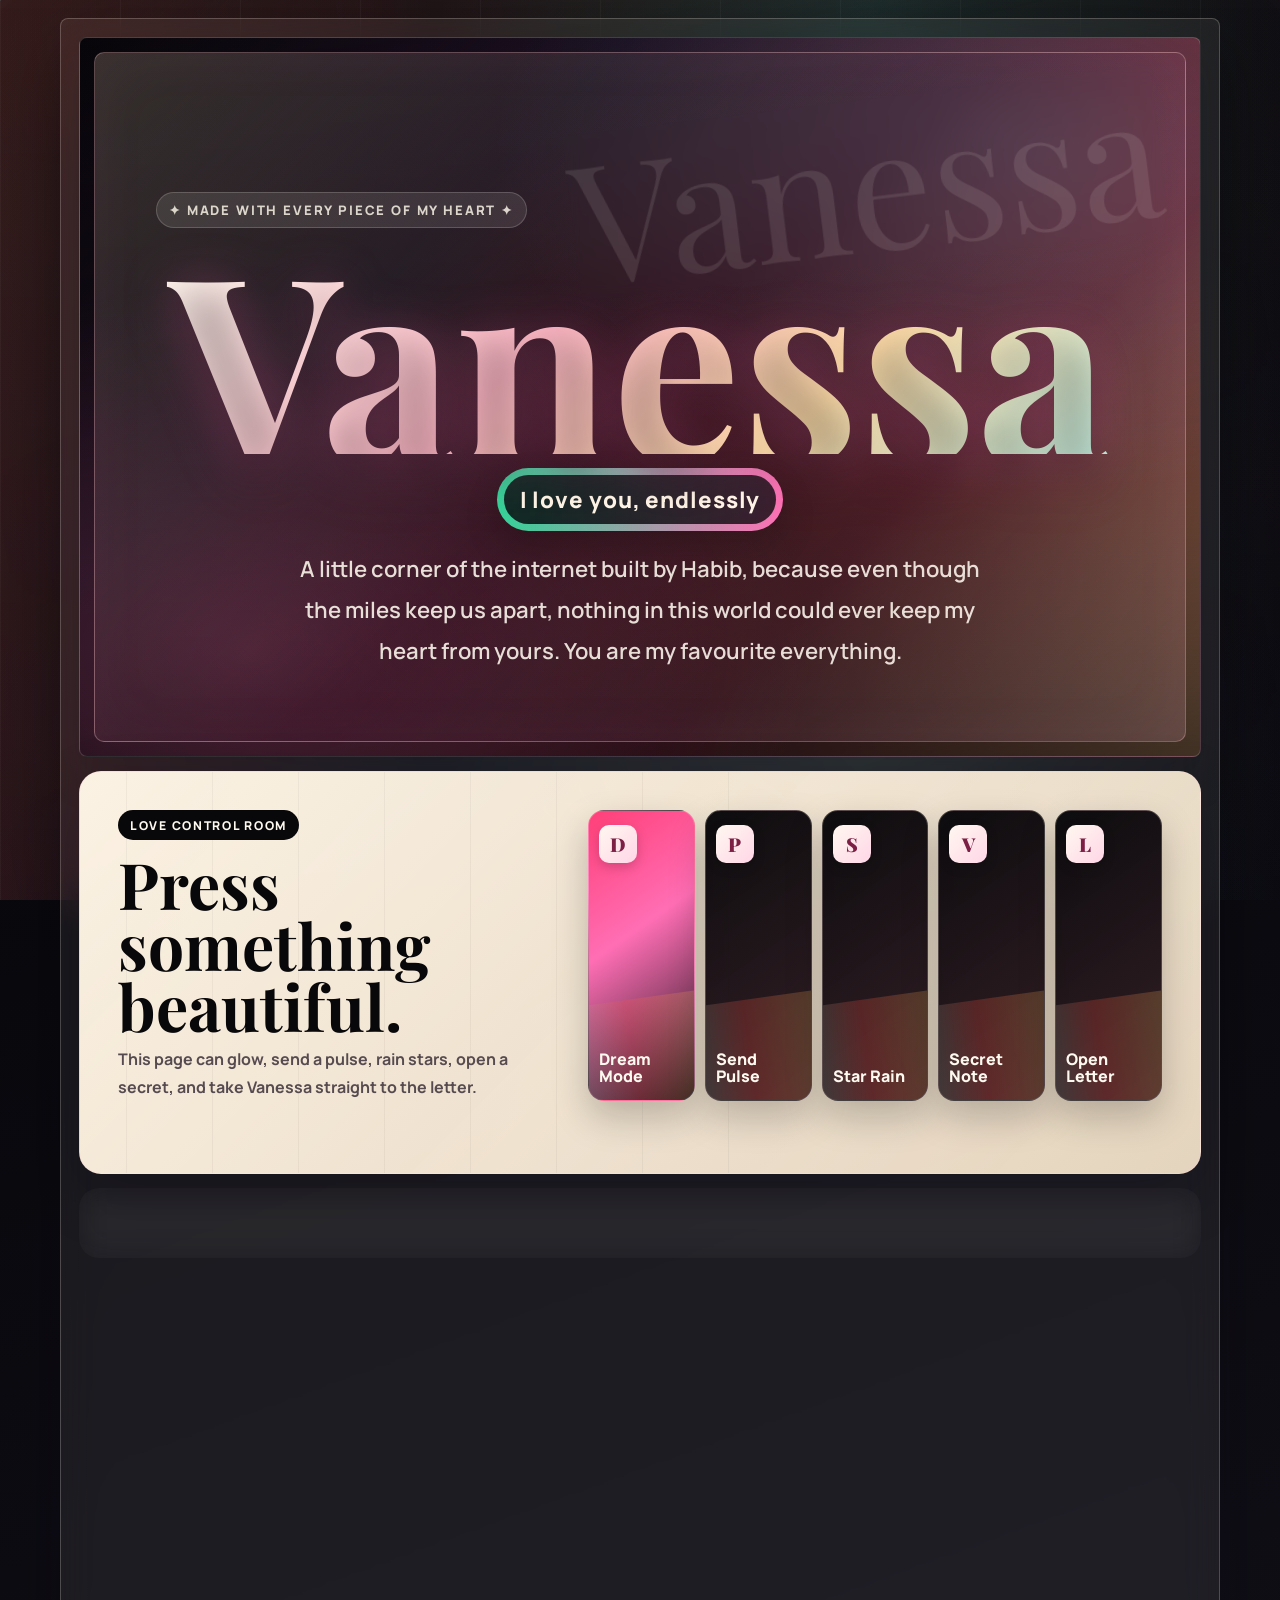
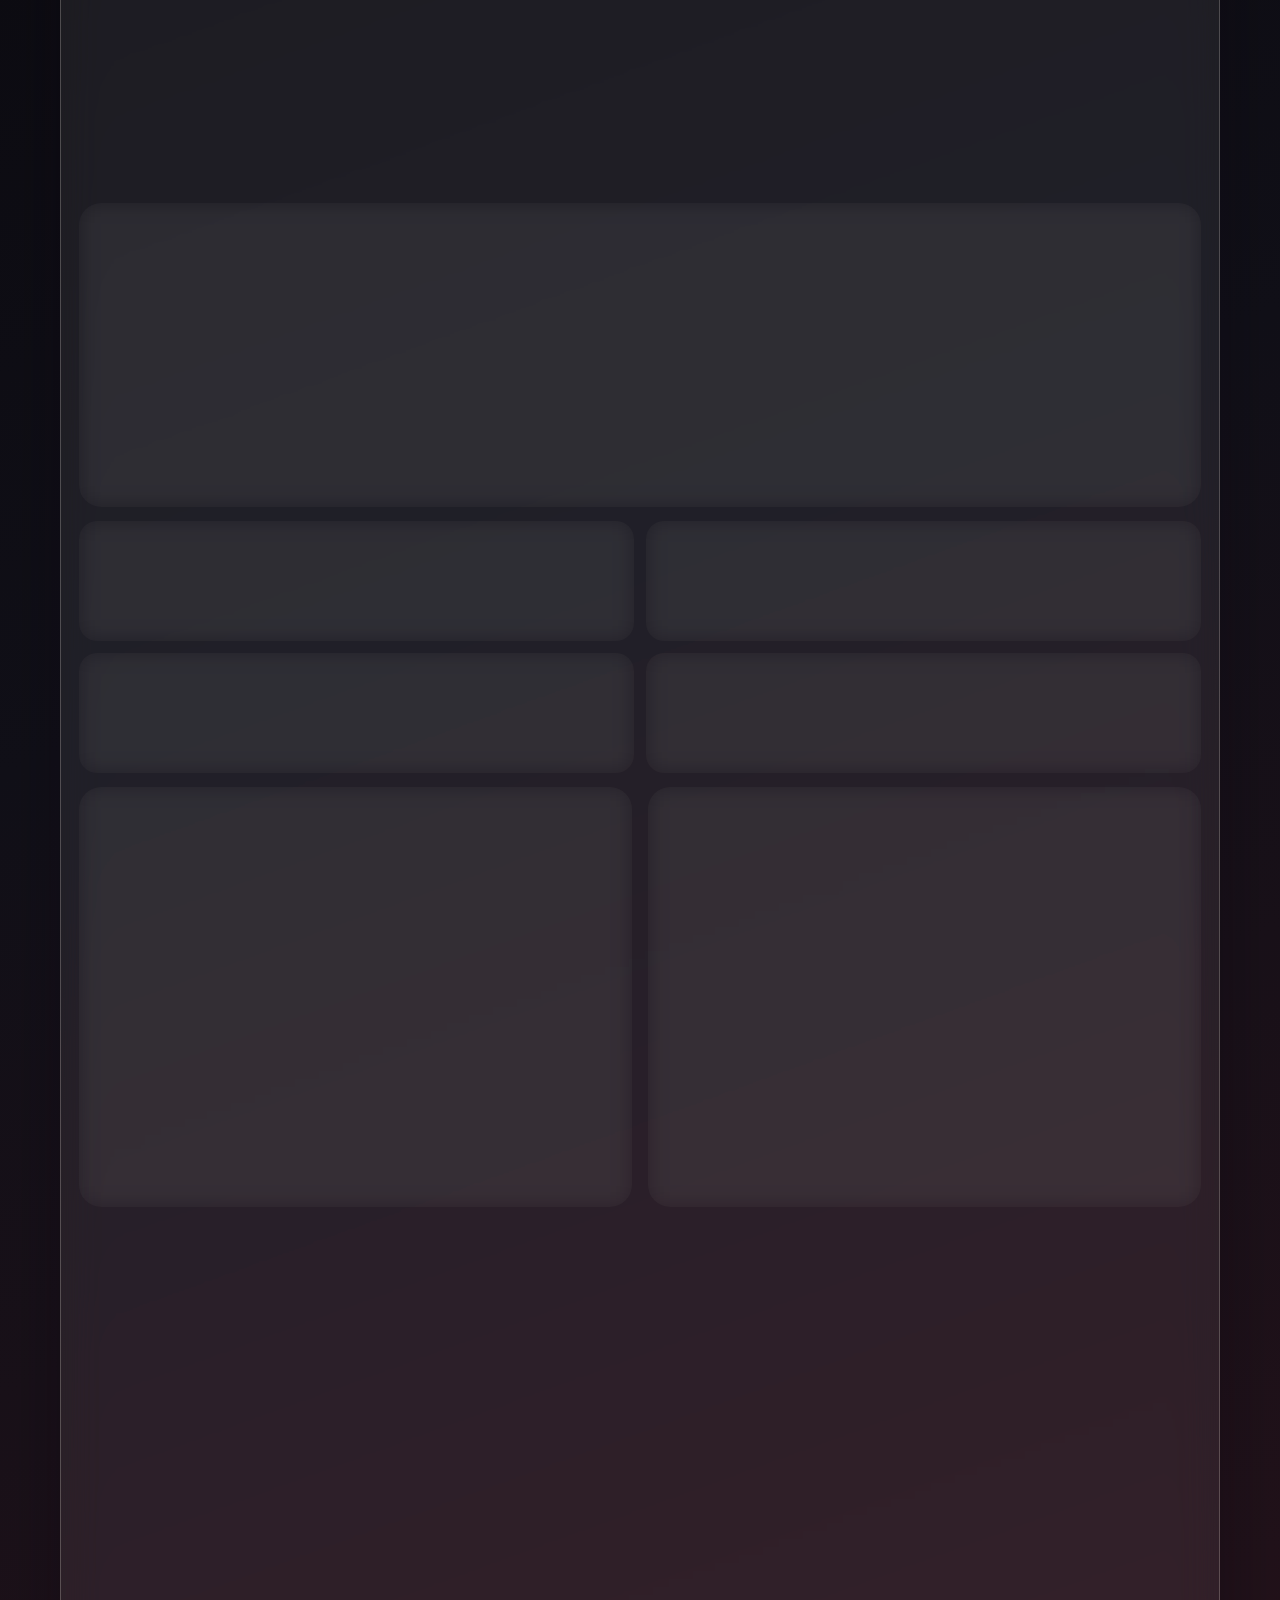
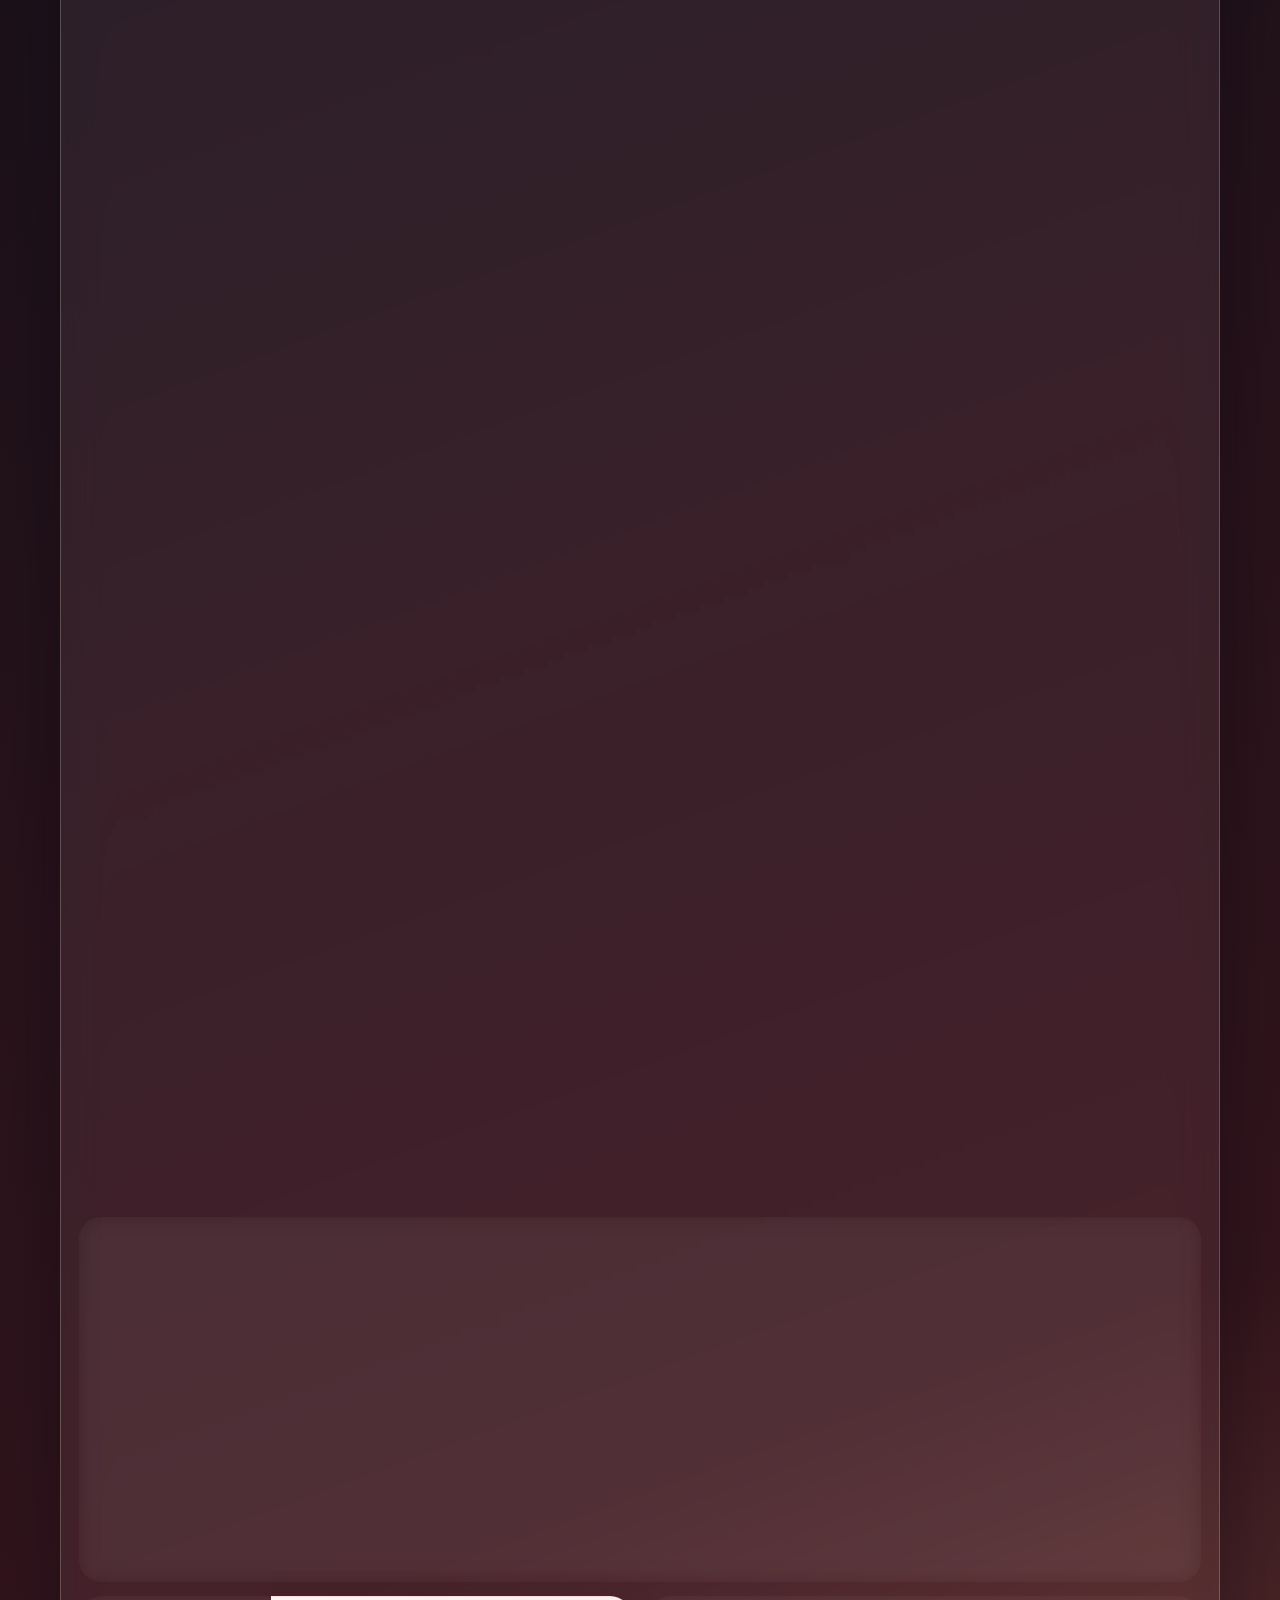
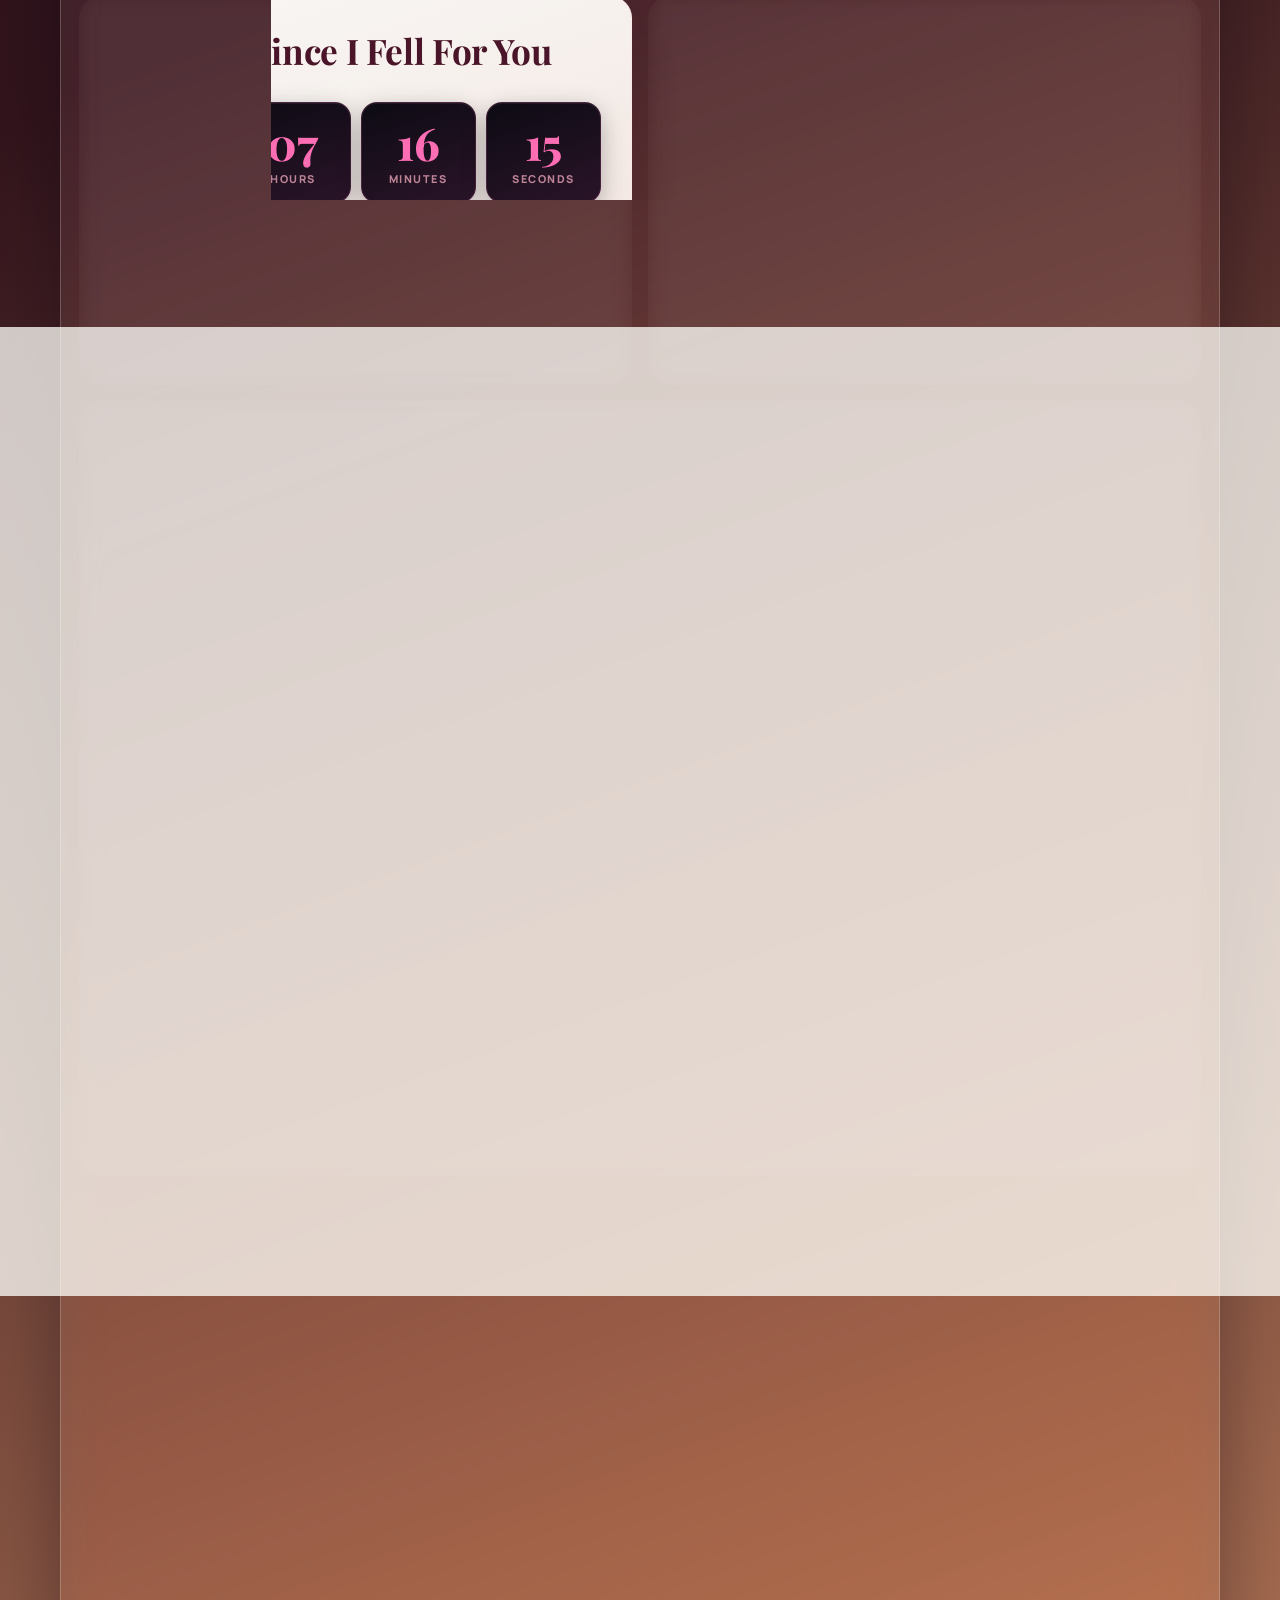
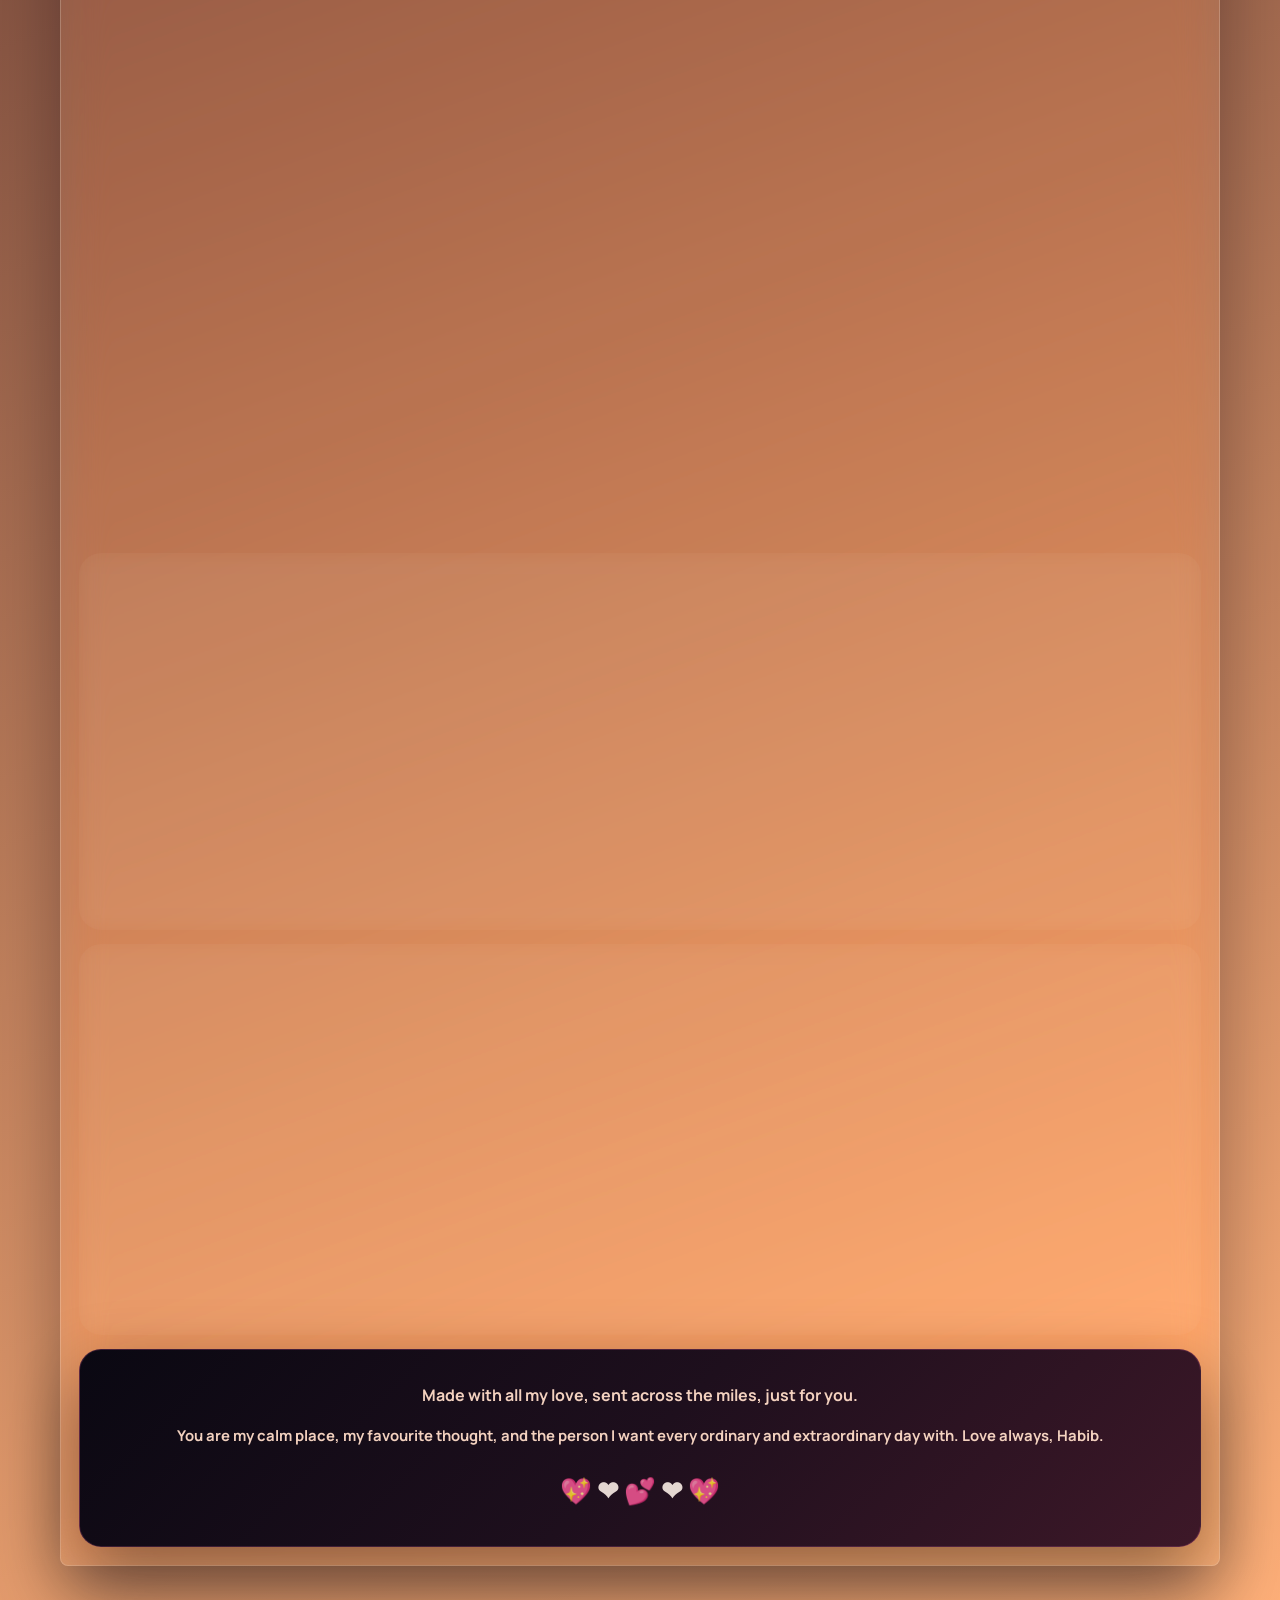
==== commit 7545a949: "Refine Vanessa page design and readability" ====
--- a/For My Vanessa.html
+++ b/For My Vanessa.html
@@ -1645,6 +1645,582 @@
                 align-items: center;
                 gap: 12px;
                 grid-column: auto;
+            }
+        }
+    </style>
+
+    <!-- ✨ CREATIVE DESIGN UPGRADE ✨ -->
+    <style>
+        /* ── GLOBAL ADORABLE VIBE ── */
+        :root {
+            --bubblegum: #ff6eb4;
+            --peach: #ffb347;
+            --lavender: #c084fc;
+            --mint-pop: #34d399;
+            --sky: #60c5f8;
+            --cream-pop: #fff8f0;
+            --shadow-glow: 0 0 0 3px rgba(255,110,180,0.18), 0 18px 48px rgba(10,7,15,0.26);
+            --btn-radius: 16px;
+        }
+
+        /* ── SPARKLE CURSOR DOT ── */
+        @keyframes sparkle-rotate { to { transform: rotate(360deg); } }
+        @keyframes float-bob { 0%,100% { transform: translateY(0); } 50% { transform: translateY(-6px); } }
+        @keyframes heartbeat-btn { 0%,100% { transform: scale(1); } 14% { transform: scale(1.06); } 28% { transform: scale(0.97); } 42% { transform: scale(1.04); } }
+        @keyframes shimmer-sweep { 0% { transform: translateX(-130%); } 100% { transform: translateX(130%); } }
+        @keyframes border-dance { 0% { background-position: 0% 50%; } 50% { background-position: 100% 50%; } 100% { background-position: 0% 50%; } }
+        @keyframes pop-in { 0% { transform: scale(0.88) translateY(6px); opacity: 0; } 70% { transform: scale(1.04); } 100% { transform: scale(1) translateY(0); opacity: 1; } }
+        @keyframes wiggle { 0%,100% { transform: rotate(0deg); } 25% { transform: rotate(-4deg); } 75% { transform: rotate(4deg); } }
+        @keyframes glow-pulse { 0%,100% { box-shadow: 0 0 18px rgba(255,110,180,0.35), 0 8px 28px rgba(10,7,15,0.2); } 50% { box-shadow: 0 0 34px rgba(255,110,180,0.6), 0 14px 38px rgba(10,7,15,0.28); } }
+        @keyframes heart-pop { 0% { transform: scale(1); } 30% { transform: scale(1.4) rotate(-8deg); } 60% { transform: scale(1.2) rotate(5deg); } 100% { transform: scale(1); } }
+        @keyframes slide-up-in { from { transform: translateY(20px); opacity: 0; } to { transform: translateY(0); opacity: 1; } }
+        @keyframes neon-flicker { 0%,19%,21%,23%,25%,54%,56%,100% { opacity: 1; } 20%,24%,55% { opacity: 0.85; } }
+
+        /* ── HERO UPGRADES ── */
+        .hero {
+            min-height: clamp(580px, 80vh, 900px) !important;
+            background:
+                radial-gradient(ellipse at 15% 85%, rgba(255,110,180,0.22) 0%, transparent 42%),
+                radial-gradient(ellipse at 85% 15%, rgba(96,197,248,0.18) 0%, transparent 40%),
+                linear-gradient(180deg, rgba(5,4,7,0.04), rgba(5,4,7,0.76)),
+                linear-gradient(135deg, #07050a 0%, #1c1020 30%, #7d2631 70%, #ffc181 100%) !important;
+        }
+
+        .hero::before {
+            inset: 14px !important;
+            border: 1.5px solid rgba(255,200,200,0.32) !important;
+            border-radius: 10px !important;
+            box-shadow: inset 0 0 60px rgba(255,110,180,0.06);
+        }
+
+        .name {
+            font-size: clamp(5.5rem, 20vw, 16rem) !important;
+            line-height: 0.76 !important;
+            background: linear-gradient(135deg, #fff8f0 0%, #ffb8c6 40%, #ffddaa 70%, #c8f5e8 100%);
+            -webkit-background-clip: text;
+            -webkit-text-fill-color: transparent;
+            background-clip: text;
+            filter: drop-shadow(0 4px 24px rgba(255,110,180,0.35));
+        }
+
+        .love-banner {
+            animation: float-bob 3.5s ease-in-out infinite !important;
+            background: linear-gradient(90deg, var(--mint-pop), var(--bubblegum), var(--peach), var(--sky)) !important;
+            background-size: 300% 300% !important;
+            animation: float-bob 3.5s ease-in-out infinite, border-dance 4s ease infinite !important;
+        }
+
+        .love-banner span {
+            font-size: clamp(1rem, 3vw, 1.4rem) !important;
+            letter-spacing: 0.04em;
+        }
+
+        .eyebrow {
+            font-weight: 900;
+            letter-spacing: 0.14em;
+            animation: neon-flicker 6s ease-in-out infinite;
+        }
+
+        /* ── CREATIVE BUTTONS ── */
+        .meter-button,
+        .forever-button,
+        .reason-button,
+        .poem-button,
+        .date-button,
+        .hug-button,
+        .close-forever,
+        .wish-button,
+        .pinky-button {
+            position: relative;
+            overflow: hidden;
+            border-radius: var(--btn-radius) !important;
+            font-size: 0.97rem !important;
+            font-weight: 900 !important;
+            letter-spacing: 0.03em;
+            padding: 16px 28px !important;
+            border: 1.5px solid rgba(255,255,255,0.25) !important;
+            transition: transform 0.22s cubic-bezier(.34,1.56,.64,1), box-shadow 0.22s ease, filter 0.22s ease !important;
+        }
+
+        .meter-button,
+        .forever-button,
+        .reason-button,
+        .hug-button,
+        .pinky-button {
+            background: linear-gradient(135deg, #ff6eb4 0%, #c84fd8 48%, #7b3fdb 100%) !important;
+            box-shadow: 0 6px 28px rgba(200,79,216,0.38), 0 2px 8px rgba(0,0,0,0.18) !important;
+        }
+
+        .poem-button,
+        .date-button {
+            background: linear-gradient(135deg, #ff8c42 0%, #ff4f43 50%, #d4366e 100%) !important;
+            box-shadow: 0 6px 28px rgba(255,79,67,0.38), 0 2px 8px rgba(0,0,0,0.18) !important;
+        }
+
+        .close-forever {
+            background: linear-gradient(135deg, #34d399 0%, #20b2c9 50%, #6366f1 100%) !important;
+            box-shadow: 0 6px 28px rgba(52,211,153,0.38), 0 2px 8px rgba(0,0,0,0.18) !important;
+        }
+
+        /* shimmer sweep */
+        .meter-button::after,
+        .forever-button::after,
+        .reason-button::after,
+        .poem-button::after,
+        .date-button::after,
+        .hug-button::after,
+        .close-forever::after,
+        .wish-button::after,
+        .pinky-button::after {
+            content: "";
+            position: absolute;
+            inset: 0;
+            background: linear-gradient(110deg, transparent 20%, rgba(255,255,255,0.38) 50%, transparent 80%);
+            transform: translateX(-130%);
+            transition: transform 0s;
+        }
+
+        .meter-button:hover::after,
+        .forever-button:hover::after,
+        .reason-button:hover::after,
+        .poem-button:hover::after,
+        .date-button:hover::after,
+        .hug-button:hover::after,
+        .close-forever:hover::after,
+        .wish-button:hover::after,
+        .pinky-button:hover::after {
+            transform: translateX(130%);
+            transition: transform 0.52s ease;
+        }
+
+        .meter-button:hover,
+        .forever-button:hover,
+        .reason-button:hover,
+        .poem-button:hover,
+        .date-button:hover,
+        .hug-button:hover,
+        .close-forever:hover,
+        .wish-button:hover,
+        .pinky-button:hover {
+            transform: translateY(-4px) scale(1.03) !important;
+            filter: brightness(1.08);
+        }
+
+        .meter-button:active,
+        .forever-button:active,
+        .reason-button:active,
+        .poem-button:active,
+        .date-button:active,
+        .hug-button:active,
+        .close-forever:active,
+        .wish-button:active,
+        .pinky-button:active {
+            transform: translateY(1px) scale(0.97) !important;
+        }
+
+        /* ── MOOD BUTTONS ── */
+        .mood-btn {
+            border-radius: 14px !important;
+            font-weight: 900 !important;
+            border: 2px solid transparent !important;
+            background: linear-gradient(var(--cream-pop), var(--cream-pop)) padding-box,
+                        linear-gradient(135deg, var(--bubblegum), var(--lavender)) border-box !important;
+            color: #3d1f2f !important;
+            box-shadow: 0 4px 14px rgba(255,110,180,0.14) !important;
+            transition: all 0.22s cubic-bezier(.34,1.56,.64,1) !important;
+            font-size: 0.96rem !important;
+        }
+
+        .mood-btn:hover {
+            transform: translateY(-3px) scale(1.05) !important;
+            background: linear-gradient(135deg, #ff6eb4, #c084fc) !important;
+            color: white !important;
+            border-color: transparent !important;
+            box-shadow: 0 10px 28px rgba(192,132,252,0.42) !important;
+        }
+
+        .mood-btn.selected {
+            background: linear-gradient(135deg, #ff6eb4, #a855f7) !important;
+            color: white !important;
+            border-color: transparent !important;
+            box-shadow: 0 10px 28px rgba(168,85,247,0.42) !important;
+            animation: heartbeat-btn 1.4s ease-in-out infinite !important;
+        }
+
+        /* ── COMMAND BUTTONS (Love control room) ── */
+        .command-btn {
+            border-radius: 16px !important;
+            border: 1.5px solid rgba(255,247,232,0.22) !important;
+            transition: transform 0.22s cubic-bezier(.34,1.56,.64,1), box-shadow 0.22s ease !important;
+            overflow: hidden;
+        }
+
+        .command-btn:hover {
+            transform: translateY(-5px) scale(1.04) !important;
+            box-shadow: 0 20px 52px rgba(255,110,180,0.3), 0 0 0 2px rgba(255,110,180,0.4) !important;
+        }
+
+        .command-btn.primary {
+            background: linear-gradient(145deg, #ff3f78, #ff6eb4 42%, #121017) !important;
+        }
+
+        .btn-glyph {
+            background: linear-gradient(135deg, #fff8f0, #ffd6e7) !important;
+            color: #7d1f45 !important;
+            font-weight: 900 !important;
+            border-radius: 10px !important;
+            box-shadow: 0 4px 12px rgba(0,0,0,0.18) !important;
+        }
+
+        /* ── QUICK NAV ── */
+        .quick-nav {
+            border-radius: 20px !important;
+            border: 2px solid rgba(255,110,180,0.22) !important;
+            background: rgba(255,248,245,0.92) !important;
+            box-shadow: 0 8px 32px rgba(255,110,180,0.1), 0 2px 8px rgba(0,0,0,0.08) !important;
+        }
+
+        .quick-nav a {
+            border-radius: 12px !important;
+            font-weight: 900 !important;
+            border: 1.5px solid rgba(255,110,180,0.16) !important;
+            background: rgba(255,255,255,0.9) !important;
+            transition: all 0.2s cubic-bezier(.34,1.56,.64,1) !important;
+            color: #6b2d4a !important;
+        }
+
+        .quick-nav a:hover {
+            background: linear-gradient(135deg, #ff6eb4, #c084fc) !important;
+            color: white !important;
+            border-color: transparent !important;
+            transform: translateY(-2px) scale(1.04) !important;
+            box-shadow: 0 8px 20px rgba(192,132,252,0.34) !important;
+        }
+
+        /* ── PANELS ── */
+        .panel {
+            border-radius: 22px !important;
+            border: 1.5px solid rgba(255,200,210,0.28) !important;
+            background: linear-gradient(160deg, rgba(255,255,252,0.97), rgba(255,242,236,0.92)) !important;
+            box-shadow: 0 12px 42px rgba(10,7,15,0.12), 0 2px 8px rgba(255,110,180,0.06) !important;
+            transition: transform 0.3s cubic-bezier(.34,1.56,.64,1), box-shadow 0.3s ease !important;
+        }
+
+        .panel:hover {
+            transform: translateY(-4px) !important;
+            box-shadow: 0 24px 64px rgba(10,7,15,0.18), 0 0 0 2px rgba(255,110,180,0.12) !important;
+        }
+
+        .panel-title {
+            font-size: clamp(1.45rem, 3.5vw, 2.2rem) !important;
+            font-family: "Playfair Display", serif !important;
+            color: #4a1528 !important;
+            letter-spacing: -0.01em;
+        }
+
+        .panel-title::after {
+            background: linear-gradient(90deg, var(--bubblegum), var(--peach), var(--mint-pop)) !important;
+            height: 4px !important;
+            border-radius: 4px !important;
+            width: 48px !important;
+        }
+
+        /* ── DARK PANELS ── */
+        .forever-panel,
+        .countdown-panel,
+        .song-panel {
+            background: linear-gradient(135deg, #0e0a14 0%, #2a1428 55%, #5a2035 100%) !important;
+            border: 1.5px solid rgba(255,110,180,0.18) !important;
+            box-shadow: 0 24px 64px rgba(5,4,10,0.5), 0 0 0 1px rgba(255,110,180,0.1) !important;
+        }
+
+        .forever-panel .panel-title,
+        .forever-panel .forever-copy,
+        .forever-panel .forever-note,
+        .countdown-panel .countdown-text,
+        .countdown-panel .countdown-sub,
+        .song-panel .song-title,
+        .song-panel .song-caption {
+            color: rgba(255,245,235,0.95) !important;
+        }
+
+        .forever-panel .panel-title::after,
+        .countdown-panel .countdown-text::after,
+        .song-panel .song-title::after {
+            background: linear-gradient(90deg, var(--mint-pop), var(--sky), var(--bubblegum)) !important;
+        }
+
+        /* ── HOLD BUTTON ── */
+        .hold-button {
+            width: 138px !important;
+            height: 138px !important;
+            background: radial-gradient(circle at 35% 35%, #ffaac6, #ff3f78 60%, #c41e5a) !important;
+            box-shadow: 0 0 0 8px rgba(255,63,120,0.12), 0 20px 50px rgba(196,30,90,0.34) !important;
+            font-size: 3rem !important;
+            animation: glow-pulse 2.4s ease-in-out infinite !important;
+            border-radius: 50% !important;
+        }
+
+        .hold-button.pressing {
+            transform: scale(0.91) !important;
+            box-shadow: 0 0 0 4px rgba(255,63,120,0.1), 0 10px 28px rgba(196,30,90,0.22) !important;
+            animation: none !important;
+        }
+
+        /* ── ENVELOPE ── */
+        .envelope {
+            border-radius: 20px !important;
+            background: linear-gradient(160deg, #ffd6e7, #ffabc8 60%, #f88db0) !important;
+            box-shadow: 0 24px 56px rgba(196,70,120,0.32) !important;
+        }
+
+        .envelope-flap {
+            background: linear-gradient(135deg, #ffe0ee, #ffc0d8) !important;
+        }
+
+        /* ── TIMER UNITS ── */
+        .timer-unit {
+            border-radius: 16px !important;
+            background: linear-gradient(160deg, #0d0b14, #2a1428) !important;
+            border: 1.5px solid rgba(255,110,180,0.18) !important;
+            box-shadow: 0 8px 24px rgba(5,4,10,0.28), inset 0 1px 0 rgba(255,255,255,0.06) !important;
+            transition: transform 0.2s ease !important;
+        }
+
+        .timer-unit:hover {
+            transform: translateY(-3px) !important;
+            border-color: rgba(255,110,180,0.38) !important;
+        }
+
+        .timer-number {
+            color: var(--bubblegum) !important;
+            font-size: clamp(1.7rem, 8vw, 2.8rem) !important;
+            font-family: "Playfair Display", serif !important;
+        }
+
+        .timer-label {
+            color: rgba(255,180,200,0.7) !important;
+            letter-spacing: 0.14em !important;
+            font-size: 0.68rem !important;
+        }
+
+        /* ── POLAROIDS ── */
+        .polaroid {
+            border-radius: 14px !important;
+            background: #fffaf2 !important;
+            border: 1.5px solid rgba(255,180,200,0.22) !important;
+            box-shadow: 0 10px 30px rgba(10,7,15,0.12), 0 2px 6px rgba(255,110,180,0.08) !important;
+            transition: transform 0.32s cubic-bezier(.34,1.56,.64,1), box-shadow 0.32s ease !important;
+        }
+
+        .polaroid:nth-child(odd):hover { transform: translateY(-8px) rotate(2deg) !important; box-shadow: 0 26px 50px rgba(10,7,15,0.2), 0 0 0 2px rgba(255,110,180,0.2) !important; }
+        .polaroid:nth-child(even):hover { transform: translateY(-8px) rotate(-2deg) !important; box-shadow: 0 26px 50px rgba(10,7,15,0.2), 0 0 0 2px rgba(96,197,248,0.2) !important; }
+
+        .polaroid-scene {
+            border-radius: 10px !important;
+            background: linear-gradient(135deg, rgba(255,110,180,0.2), rgba(96,197,248,0.22), rgba(52,211,153,0.18)) !important;
+            font-size: 2.8rem !important;
+        }
+
+        /* ── WISH STARS ── */
+        .wish-star {
+            font-size: 2.6rem !important;
+            transition: transform 0.28s cubic-bezier(.34,1.56,.64,1), filter 0.28s ease !important;
+        }
+
+        .wish-star:hover {
+            transform: scale(1.5) rotate(18deg) !important;
+            filter: drop-shadow(0 0 24px rgba(255,215,100,1)) !important;
+        }
+
+        /* ── PROMISE ITEMS ── */
+        .pinky-promise-item {
+            border-radius: 14px !important;
+            border: 1.5px solid rgba(255,180,210,0.22) !important;
+            background: linear-gradient(135deg, rgba(255,255,252,0.95), rgba(255,234,244,0.88)) !important;
+            transition: transform 0.22s cubic-bezier(.34,1.56,.64,1), box-shadow 0.22s ease !important;
+        }
+
+        .pinky-promise-item:hover {
+            transform: translateX(5px) !important;
+            box-shadow: 0 6px 20px rgba(255,110,180,0.18) !important;
+        }
+
+        /* ── PHRASES ── */
+        .phrase {
+            border-radius: 18px !important;
+            min-height: 120px !important;
+            display: flex !important;
+            align-items: center !important;
+            justify-content: center !important;
+            font-size: 1.05rem !important;
+            font-weight: 800 !important;
+            letter-spacing: 0.01em;
+            transition: transform 0.28s cubic-bezier(.34,1.56,.64,1), box-shadow 0.28s ease !important;
+        }
+
+        .phrase:not(.accent) {
+            background: linear-gradient(145deg, #0d0b14, #2a1428) !important;
+            color: rgba(255,242,235,0.92) !important;
+            border: 1.5px solid rgba(255,110,180,0.16) !important;
+        }
+
+        .phrase.accent {
+            background: linear-gradient(135deg, #ff6eb4 0%, #ffb347 55%, #ff6eb4 100%) !important;
+            background-size: 200% 200% !important;
+            animation: border-dance 5s ease infinite !important;
+            color: #1f0d18 !important;
+            border: none !important;
+        }
+
+        .phrase:hover {
+            transform: translateY(-5px) scale(1.02) !important;
+            box-shadow: 0 20px 48px rgba(10,7,15,0.22), 0 0 0 2px rgba(255,110,180,0.22) !important;
+        }
+
+        /* ── METER ── */
+        .meter-track {
+            height: 30px !important;
+            border-radius: 30px !important;
+            background: rgba(20,14,28,0.14) !important;
+            border: 1.5px solid rgba(255,110,180,0.14) !important;
+            overflow: hidden;
+        }
+
+        .meter-fill {
+            background: linear-gradient(90deg, var(--mint-pop) 0%, var(--sky) 25%, var(--bubblegum) 55%, var(--peach) 80%, #ffd6b0 100%) !important;
+            box-shadow: 0 0 24px rgba(255,110,180,0.5) !important;
+            border-radius: 30px !important;
+        }
+
+        /* ── FOREVER OVERLAY ── */
+        .forever-message {
+            border-radius: 28px !important;
+            background: linear-gradient(160deg, rgba(255,254,252,0.99), rgba(255,238,230,0.97)) !important;
+            border: 2px solid rgba(255,110,180,0.28) !important;
+            box-shadow: 0 40px 100px rgba(5,4,10,0.42), 0 0 0 1px rgba(255,200,200,0.3) !important;
+        }
+
+        .forever-title {
+            background: linear-gradient(135deg, #8b1a3c, #d4366e, #ff6eb4);
+            -webkit-background-clip: text;
+            -webkit-text-fill-color: transparent;
+            background-clip: text;
+        }
+
+        /* ── FOOTER ── */
+        .footer {
+            border-radius: 22px !important;
+            background: linear-gradient(135deg, #0a0812, #1e0f1d 50%, #3d1828) !important;
+            border: 1.5px solid rgba(255,110,180,0.2) !important;
+            color: rgba(255,242,235,0.88) !important;
+            box-shadow: 0 28px 70px rgba(5,4,10,0.44) !important;
+        }
+
+        .footer strong,
+        .footer-note {
+            color: rgba(255,220,200,0.95) !important;
+        }
+
+        .footer-hearts {
+            font-size: 1.6rem !important;
+            gap: 14px !important;
+        }
+
+        /* ── SCROLL PROGRESS ── */
+        #scrollProgress {
+            height: 4px !important;
+            background: linear-gradient(90deg, var(--mint-pop), var(--bubblegum), var(--peach), var(--sky)) !important;
+            background-size: 300% 100% !important;
+            animation: border-dance 3s ease infinite !important;
+            box-shadow: 0 0 18px rgba(255,110,180,0.55) !important;
+        }
+
+        /* ── WISH DISPLAY ── */
+        .wish-display {
+            border-radius: 16px !important;
+            background: rgba(255,255,255,0.1) !important;
+            border: 1.5px solid rgba(200,180,255,0.28) !important;
+            box-shadow: inset 0 2px 12px rgba(160,130,255,0.1) !important;
+            font-style: italic;
+        }
+
+        /* ── REASON & POEM DISPLAYS ── */
+        .reason-display,
+        .poem-display {
+            border-radius: 18px !important;
+            background: linear-gradient(135deg, rgba(255,255,254,0.96), rgba(255,236,244,0.82)) !important;
+            border: 1.5px solid rgba(255,180,210,0.22) !important;
+            box-shadow: 0 6px 20px rgba(255,110,180,0.1) !important;
+        }
+
+        /* ── MOBILE NOTE ── */
+        .mobile-note {
+            border-radius: 22px !important;
+            background: linear-gradient(145deg, rgba(255,254,252,0.97), rgba(255,238,244,0.88)) !important;
+            border: 1.5px solid rgba(255,160,190,0.28) !important;
+        }
+
+        .mobile-note h2 {
+            background: linear-gradient(135deg, #8b1a3c, #d4366e);
+            -webkit-background-clip: text;
+            -webkit-text-fill-color: transparent;
+            background-clip: text;
+        }
+
+        .mobile-note-list li {
+            border-radius: 14px !important;
+            border: 1.5px solid rgba(255,180,210,0.18) !important;
+            transition: transform 0.2s ease !important;
+        }
+
+        .mobile-note-list li:hover { transform: translateX(4px) !important; }
+
+        /* ── LOVE COMMAND PANEL ── */
+        .love-command {
+            border-radius: 22px !important;
+            border: 1.5px solid rgba(255,200,210,0.28) !important;
+            box-shadow: 0 20px 60px rgba(10,7,15,0.2) !important;
+        }
+
+        /* ── GREETING PANEL ── */
+        .greeting-panel {
+            background: linear-gradient(145deg, rgba(255,252,248,0.97), rgba(255,232,244,0.82)) !important;
+            border: 1.5px solid rgba(255,180,210,0.24) !important;
+        }
+
+        .greeting-emoji {
+            animation: float-bob 3s ease-in-out infinite !important;
+            display: inline-block;
+        }
+
+        /* ── CONSTELLATION ── */
+        .constellation-panel {
+            border-radius: 22px !important;
+            border: 1.5px solid rgba(131,197,255,0.22) !important;
+        }
+
+        /* ── PINKY EMOJI ── */
+        .pinky-emoji {
+            animation: float-bob 4s ease-in-out infinite !important;
+        }
+
+        /* ── RESPONSIVE OVERRIDES ── */
+        @media (max-width: 699px) {
+            .panel, .phrase, .footer, .mobile-note {
+                border-radius: 18px !important;
+            }
+
+            .meter-button, .forever-button, .reason-button, .poem-button,
+            .date-button, .hug-button, .close-forever, .wish-button, .pinky-button {
+                border-radius: 14px !important;
+                font-size: 1rem !important;
+                padding: 15px 20px !important;
+            }
+
+            .hold-button {
+                width: 120px !important;
+                height: 120px !important;
             }
         }
     </style>
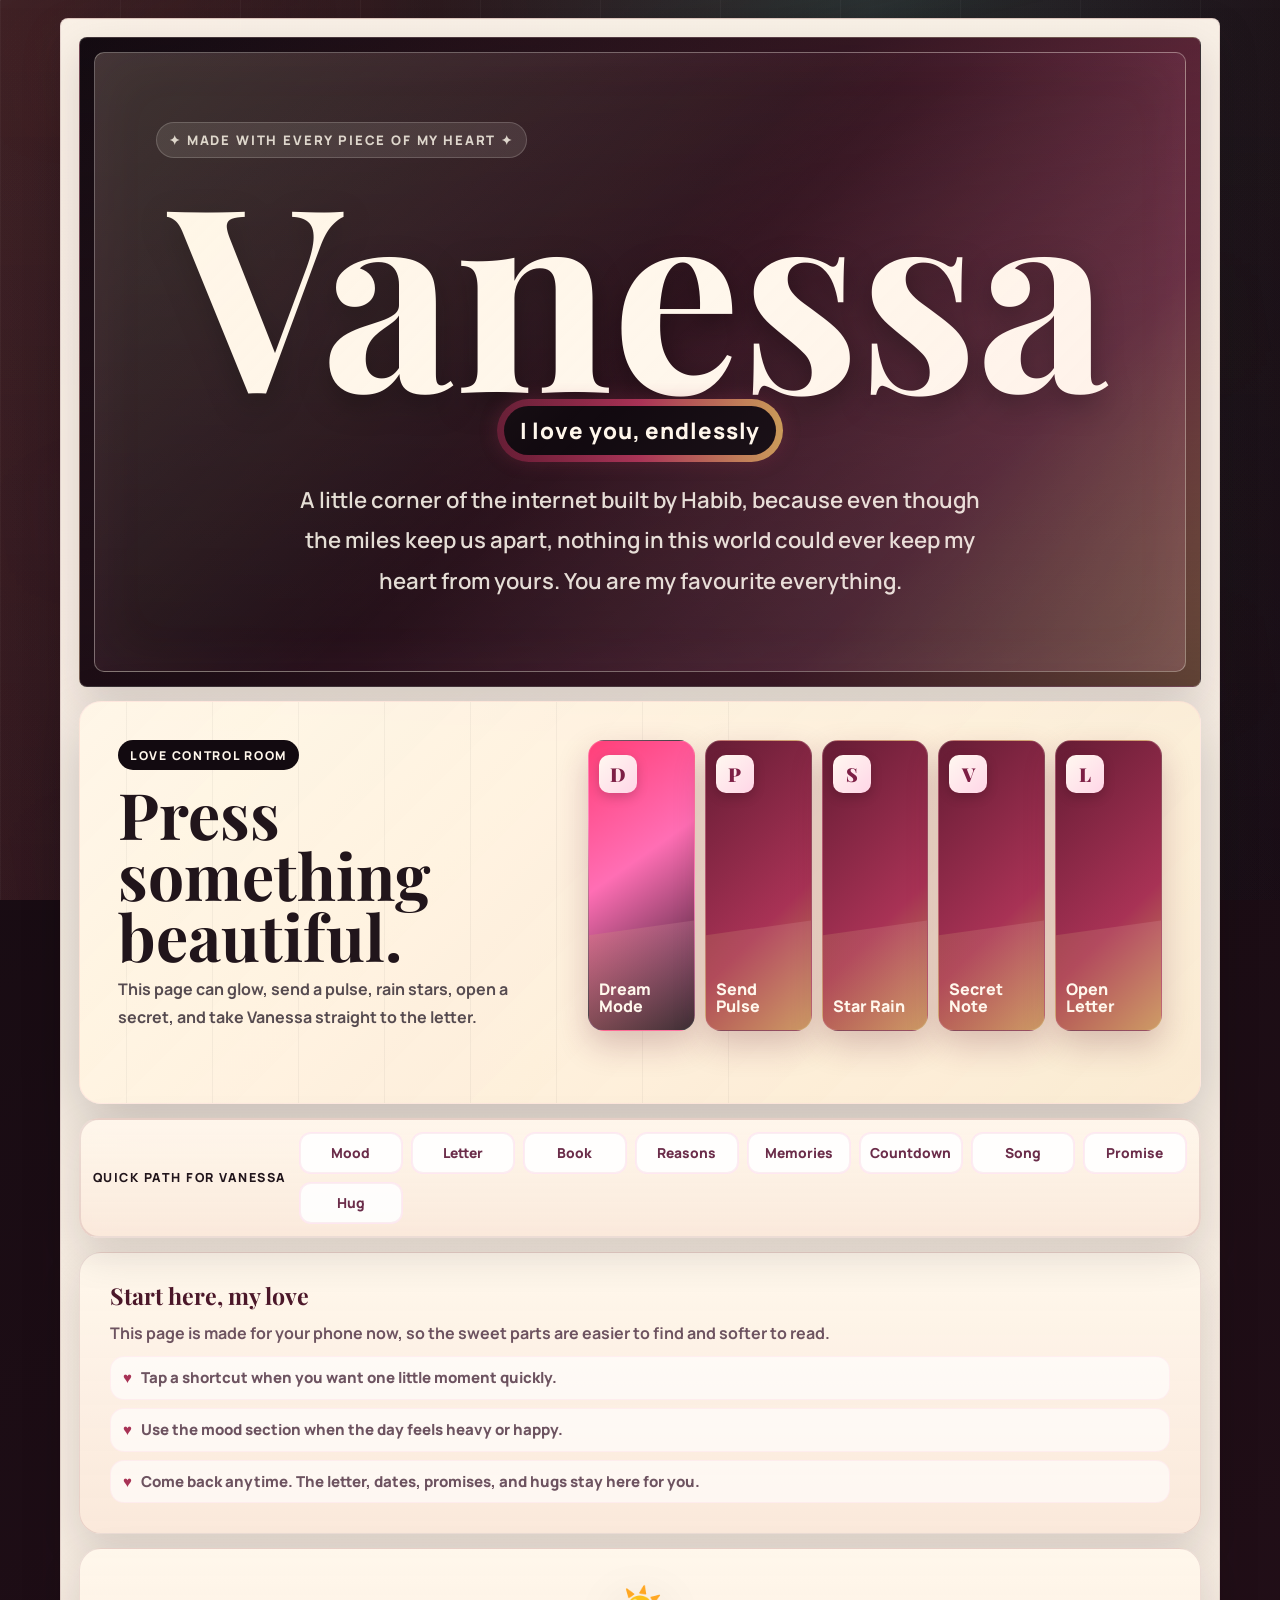
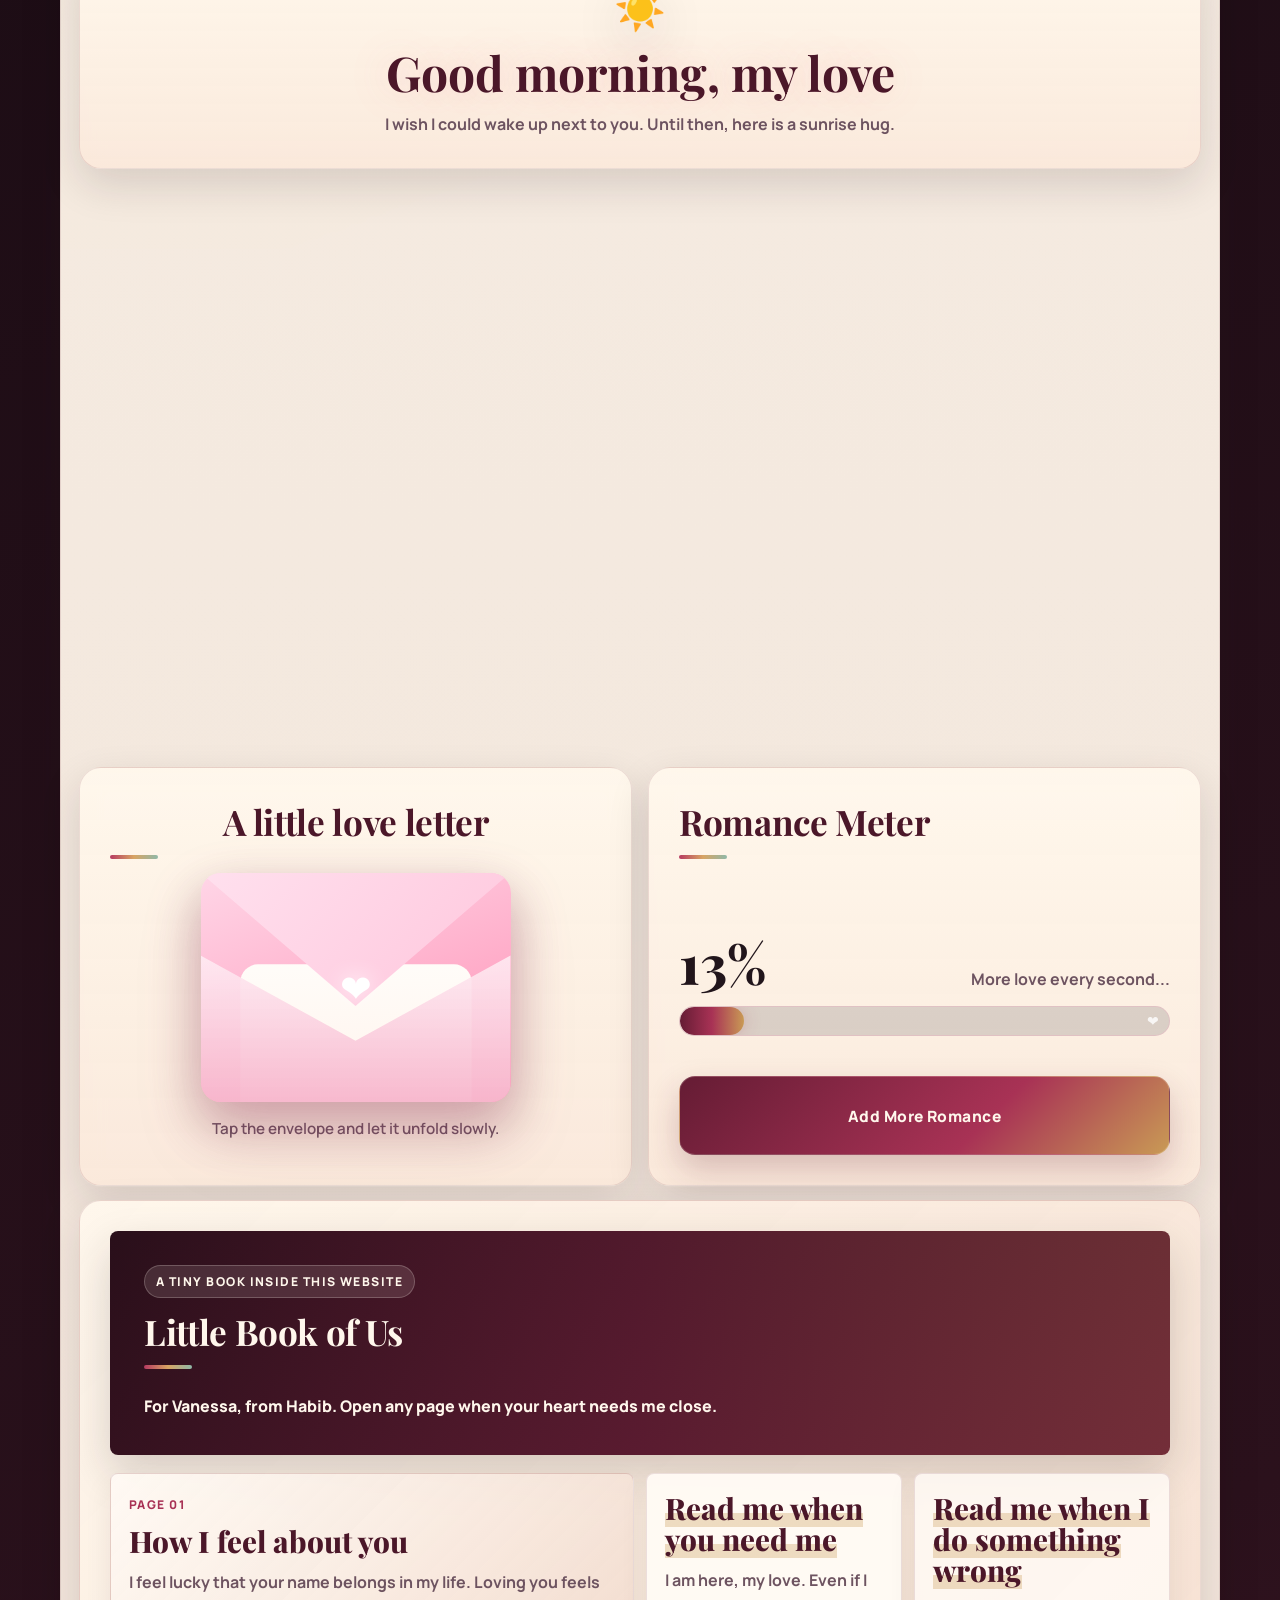
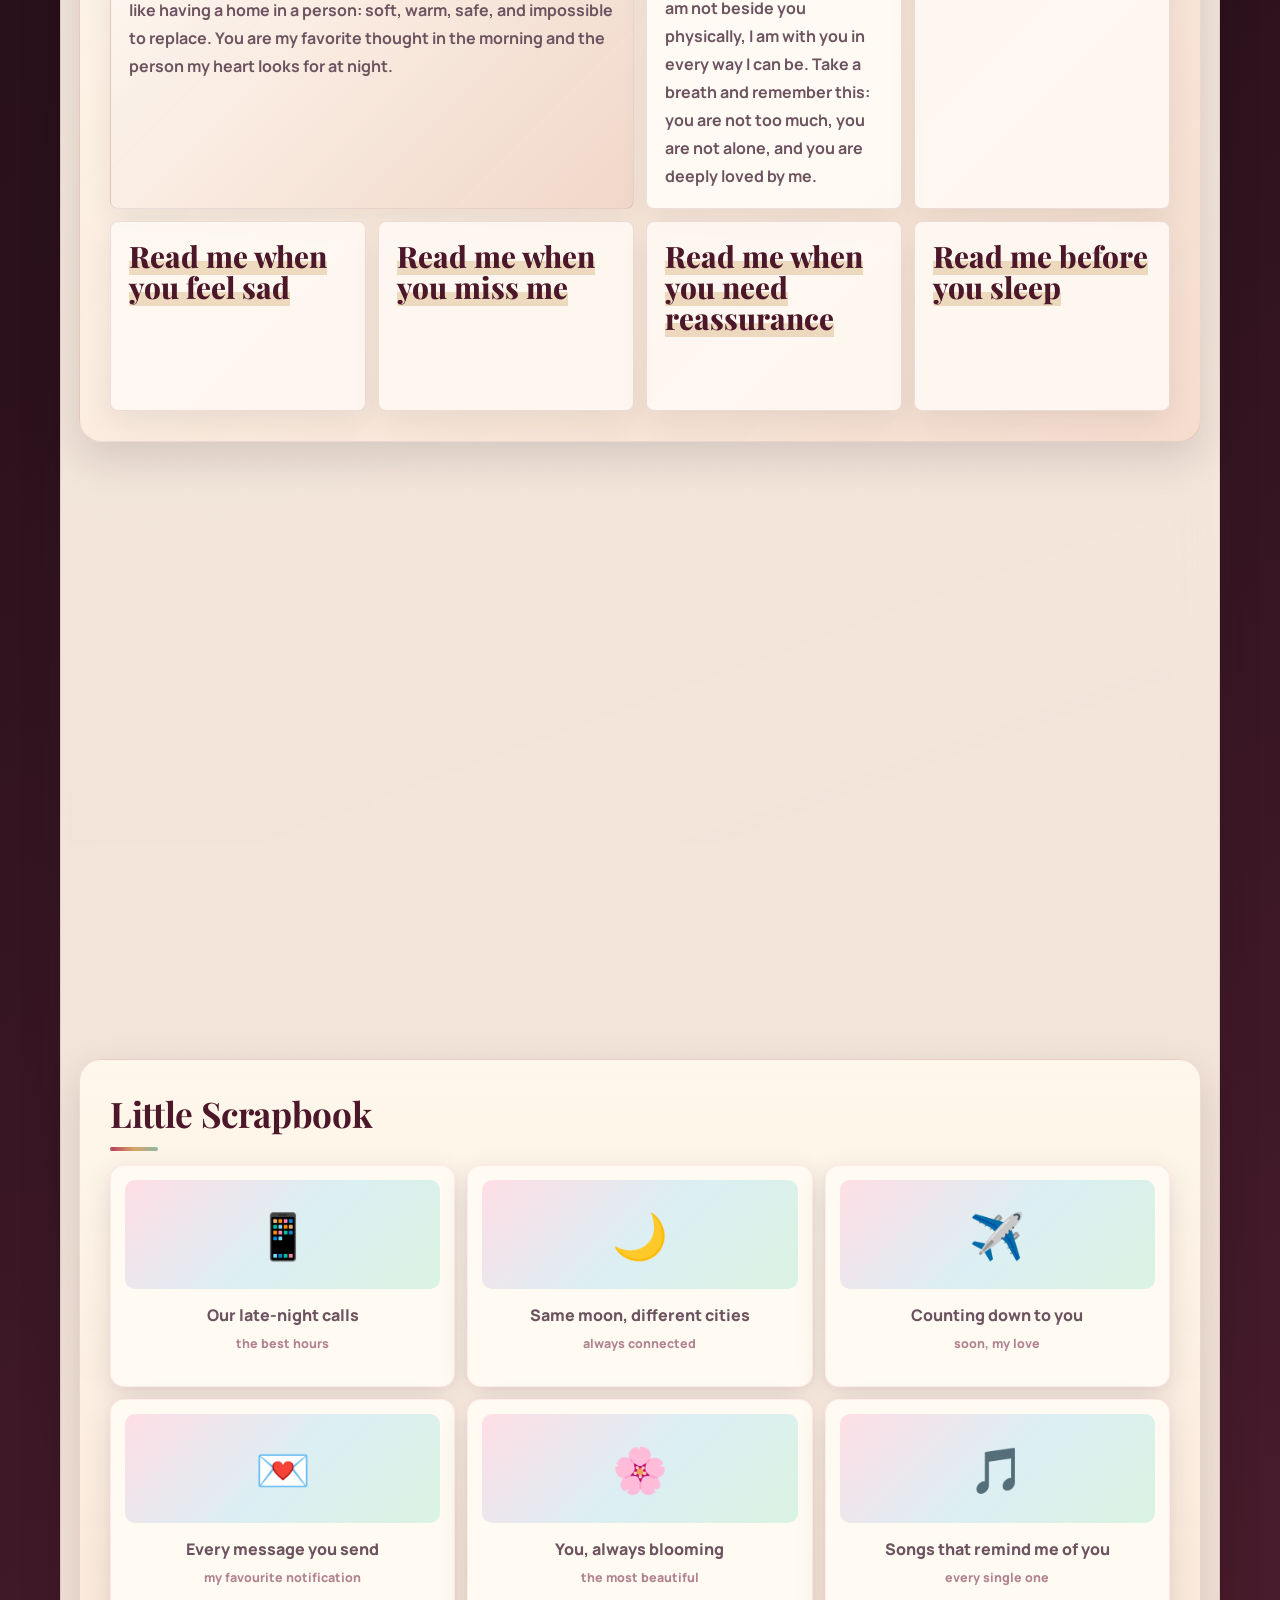
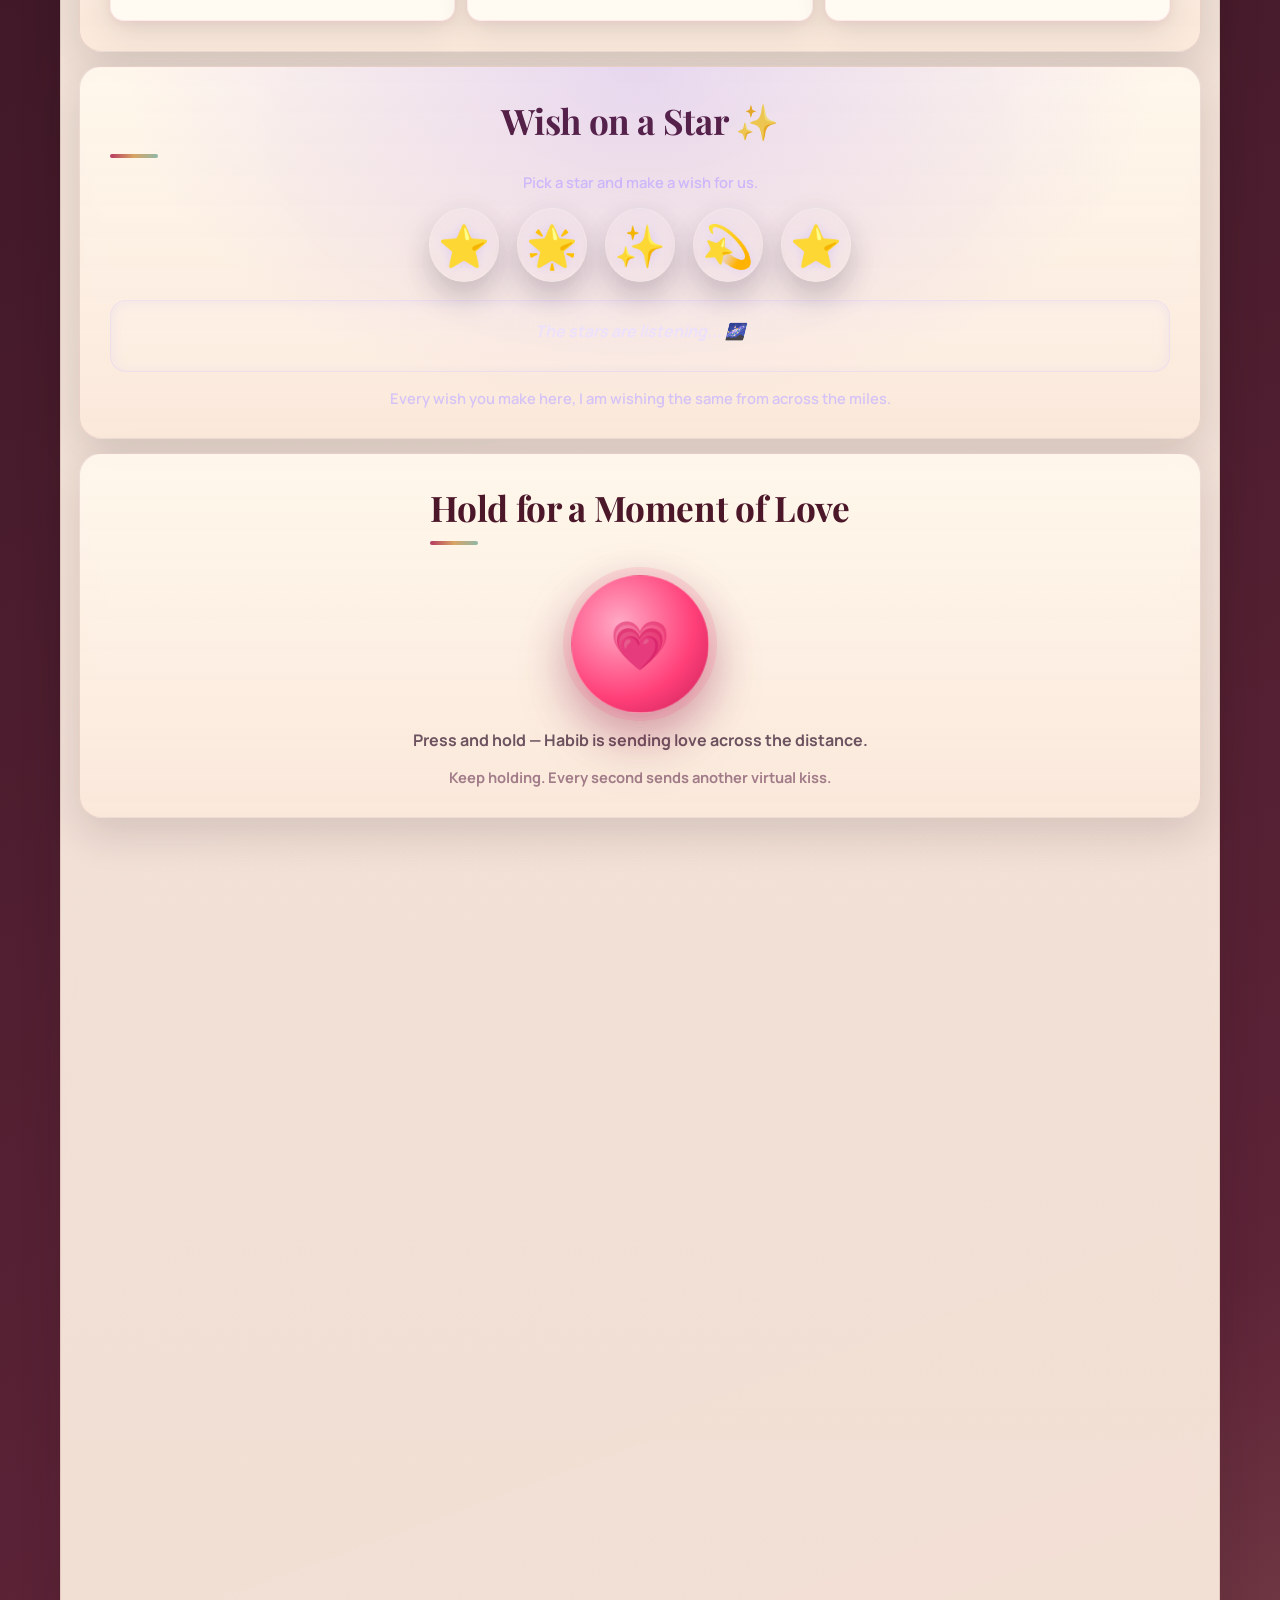
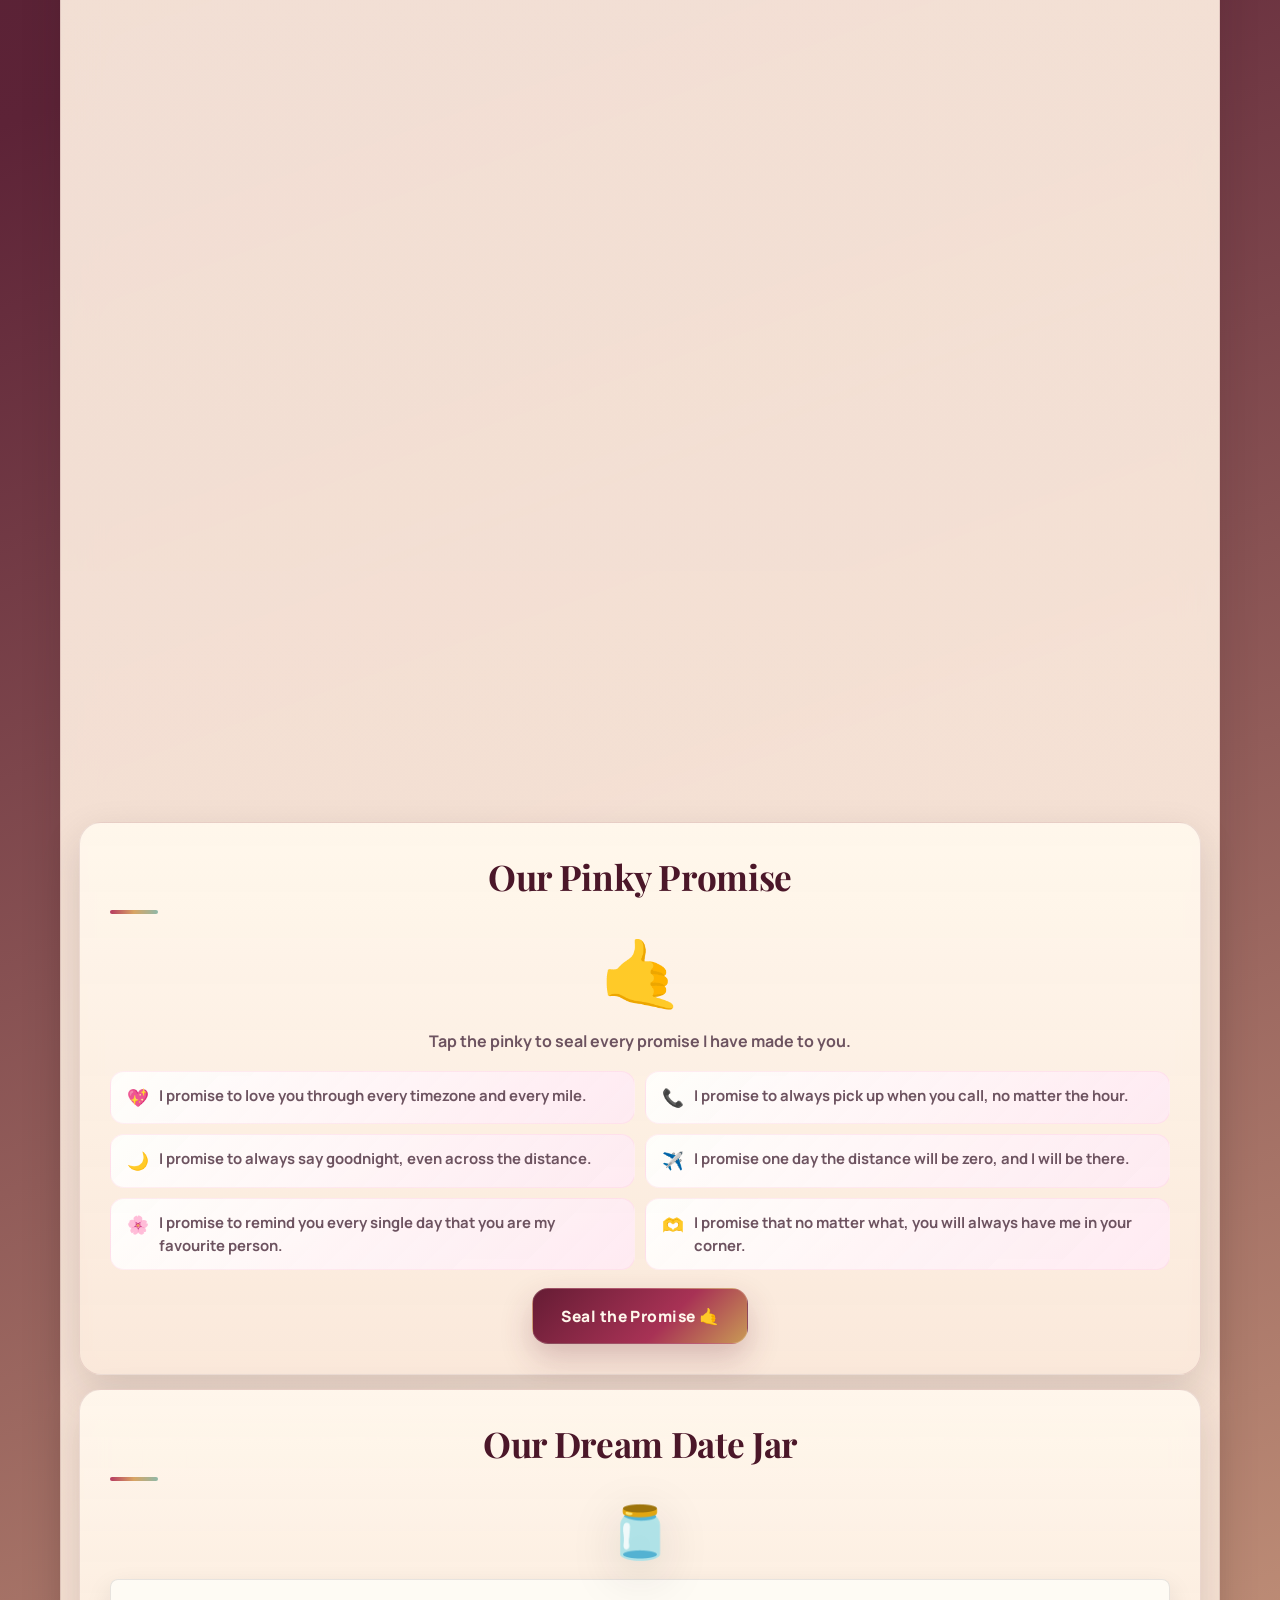
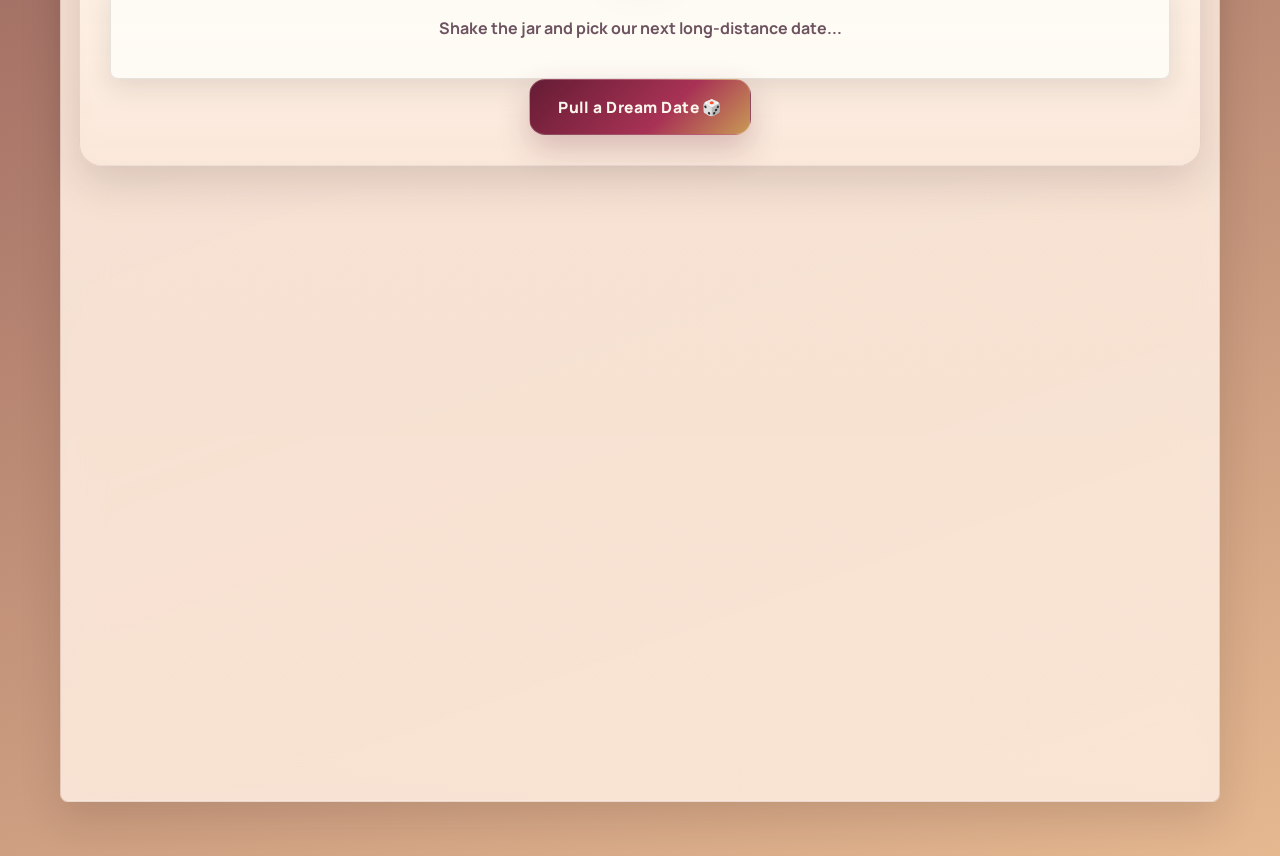
==== commit fb6a1c87: "Polish Vanessa site layout" ====
--- a/For My Vanessa.html
+++ b/For My Vanessa.html
@@ -1700,7 +1700,6 @@
             -webkit-background-clip: text;
             -webkit-text-fill-color: transparent;
             background-clip: text;
-            filter: drop-shadow(0 4px 24px rgba(255,110,180,0.35));
         }
 
         .love-banner {
@@ -2223,6 +2222,290 @@
                 height: 120px !important;
             }
         }
+
+        /* Final color and hero cleanup */
+        :root {
+            --ink: #21151b;
+            --paper: #fff7ec;
+            --cream: #fff7ec;
+            --text: #3a2830;
+            --text-soft: #6d5360;
+            --heading: #4b1729;
+            --rose: #a83255;
+            --rose-deep: #651c34;
+            --blush: #e7a6b4;
+            --coral: #bf5a67;
+            --gold: #c99a55;
+            --mint: #8fb8a8;
+            --blue: #9db8c6;
+            --violet: #9a7891;
+            --bubblegum: #b63a61;
+            --peach: #d8a463;
+            --lavender: #9b7892;
+            --mint-pop: #8fb8a8;
+            --sky: #9db8c6;
+            --cream-pop: #fff7ec;
+            --shadow-lg: 0 28px 70px rgba(33, 21, 27, 0.28);
+            --shadow-md: 0 16px 42px rgba(33, 21, 27, 0.14);
+        }
+
+        body {
+            background:
+                linear-gradient(135deg, rgba(255, 247, 236, 0.05) 0 1px, transparent 1px 28px),
+                linear-gradient(160deg, #120a10 0%, #2b111c 38%, #5d2337 70%, #e5b890 100%) !important;
+            color: var(--text) !important;
+            overflow-x: hidden;
+        }
+
+        .card,
+        .quick-nav,
+        .panel,
+        .phrase,
+        .mobile-note {
+            background: linear-gradient(180deg, rgba(255, 247, 236, 0.97), rgba(250, 232, 218, 0.92)) !important;
+            border-color: rgba(101, 28, 52, 0.12) !important;
+            box-shadow: var(--shadow-md) !important;
+        }
+
+        .hero {
+            min-height: clamp(460px, 68vh, 760px) !important;
+            background:
+                linear-gradient(180deg, rgba(18, 10, 16, 0.06), rgba(18, 10, 16, 0.62)),
+                linear-gradient(135deg, #130b11 0%, #351722 44%, #773047 76%, #df9f72 100%) !important;
+            filter: none !important;
+            -webkit-filter: none !important;
+            backdrop-filter: none !important;
+            -webkit-backdrop-filter: none !important;
+            color: var(--cream) !important;
+            overflow: hidden;
+        }
+
+        .hero::after {
+            display: none !important;
+            content: none !important;
+        }
+
+        .hero::before {
+            border-color: rgba(255, 247, 236, 0.34) !important;
+        }
+
+        .name,
+        .splash-title {
+            color: var(--cream) !important;
+            -webkit-text-fill-color: var(--cream) !important;
+            background: none !important;
+            filter: none !important;
+            -webkit-filter: none !important;
+            text-shadow: 0 10px 30px rgba(0, 0, 0, 0.35) !important;
+            letter-spacing: 0 !important;
+        }
+
+        .love-banner,
+        .meter-fill,
+        #scrollProgress {
+            background: linear-gradient(90deg, var(--rose-deep), var(--rose), var(--gold)) !important;
+            box-shadow: 0 0 18px rgba(168, 50, 85, 0.26) !important;
+        }
+
+        .love-banner span,
+        .command-kicker {
+            background: #120a10 !important;
+            color: var(--cream) !important;
+        }
+
+        .command-btn,
+        .meter-button,
+        .forever-button,
+        .reason-button,
+        .poem-button,
+        .date-button,
+        .hug-button,
+        .close-forever,
+        .apology-button,
+        .wish-button,
+        .pinky-button {
+            background: linear-gradient(135deg, #651c34 0%, #a83255 62%, #c99a55 100%) !important;
+            border-color: rgba(255, 247, 236, 0.2) !important;
+            box-shadow: 0 14px 32px rgba(101, 28, 52, 0.24) !important;
+            color: var(--cream) !important;
+        }
+
+        .command-btn::after {
+            background: linear-gradient(90deg, rgba(201, 154, 85, 0.34), rgba(231, 166, 180, 0.28)) !important;
+        }
+
+        .quick-nav a:hover {
+            background: linear-gradient(135deg, var(--rose-deep), var(--rose)) !important;
+            box-shadow: 0 8px 20px rgba(101, 28, 52, 0.22) !important;
+        }
+
+        .panel-title,
+        .mobile-note h2,
+        .daily-note-text,
+        .greeting-text,
+        .forever-title {
+            color: var(--heading) !important;
+            -webkit-text-fill-color: currentColor !important;
+            background: none !important;
+        }
+
+        .love-book {
+            display: grid;
+            gap: 18px;
+            overflow: hidden;
+            background:
+                linear-gradient(135deg, rgba(255, 247, 236, 0.98), rgba(244, 219, 204, 0.92)) !important;
+        }
+
+        .book-cover {
+            display: grid;
+            gap: 10px;
+            padding: clamp(18px, 4vw, 34px);
+            border-radius: 8px;
+            color: var(--cream);
+            background:
+                linear-gradient(135deg, rgba(18, 10, 16, 0.72), rgba(101, 28, 52, 0.86)),
+                linear-gradient(90deg, var(--rose-deep), var(--rose), var(--gold));
+            box-shadow: 0 18px 44px rgba(33, 21, 27, 0.18);
+        }
+
+        .book-cover .panel-title,
+        .book-intro,
+        .book-kicker {
+            color: var(--cream) !important;
+        }
+
+        .book-kicker {
+            width: fit-content;
+            padding: 7px 11px;
+            border-radius: 999px;
+            background: rgba(255, 247, 236, 0.12);
+            border: 1px solid rgba(255, 247, 236, 0.22);
+            font-size: 0.76rem;
+            font-weight: 900;
+            letter-spacing: 0.12em;
+            text-transform: uppercase;
+        }
+
+        .book-intro {
+            max-width: 680px;
+            margin: 0;
+            font-weight: 800;
+            line-height: 1.7;
+        }
+
+        .book-pages {
+            display: grid;
+            grid-template-columns: repeat(auto-fit, minmax(230px, 1fr));
+            gap: 12px;
+        }
+
+        .book-page {
+            min-height: 190px;
+            padding: 18px;
+            border-radius: 8px;
+            background: rgba(255, 250, 244, 0.88);
+            border: 1px solid rgba(101, 28, 52, 0.12);
+            box-shadow: 0 12px 28px rgba(33, 21, 27, 0.08);
+        }
+
+        .book-page.main-page {
+            grid-column: span 2;
+            background:
+                linear-gradient(135deg, rgba(255, 250, 244, 0.96), rgba(239, 211, 196, 0.82));
+        }
+
+        .book-page h3,
+        .book-page summary {
+            color: var(--heading);
+            font-family: "Playfair Display", serif;
+            font-size: clamp(1.3rem, 3vw, 1.85rem);
+            font-weight: 800;
+            line-height: 1.05;
+        }
+
+        .book-page h3,
+        .book-page p {
+            margin: 0;
+        }
+
+        .book-page p {
+            margin-top: 12px;
+            color: var(--text-soft);
+            font-weight: 700;
+            line-height: 1.75;
+        }
+
+        .page-number {
+            display: inline-block;
+            margin-bottom: 12px;
+            color: var(--rose);
+            font-size: 0.75rem;
+            font-weight: 900;
+            letter-spacing: 0.12em;
+            text-transform: uppercase;
+        }
+
+        .book-page summary {
+            cursor: pointer;
+            list-style: none;
+        }
+
+        .book-page summary::-webkit-details-marker {
+            display: none;
+        }
+
+        .book-page summary span {
+            display: inline;
+            background-image: linear-gradient(transparent 64%, rgba(201, 154, 85, 0.32) 64%);
+        }
+
+        .book-page[open] {
+            background: rgba(255, 250, 244, 0.98);
+        }
+
+        .letter-open .hidden-letter {
+            max-height: 620px !important;
+        }
+
+        @media (max-width: 680px) {
+            .book-page.main-page {
+                grid-column: auto;
+            }
+
+            .book-page {
+                min-height: auto;
+            }
+        }
+
+        @media (max-width: 560px) {
+            .hero {
+                min-height: 520px !important;
+                padding-inline: 14px !important;
+            }
+
+            .eyebrow,
+            .love-banner,
+            .hero-note,
+            .command-copy p,
+            .quick-nav a {
+                max-width: 100%;
+                min-width: 0;
+                overflow-wrap: anywhere;
+                white-space: normal;
+            }
+
+            .name {
+                font-size: clamp(3rem, 16vw, 4.25rem) !important;
+                max-width: 100%;
+            }
+
+            .love-banner span,
+            .command-btn span:last-child {
+                min-width: 0;
+                overflow-wrap: anywhere;
+            }
+        }
     </style>
 </head>
 <body>
@@ -2266,6 +2549,7 @@
                     <div class="quick-nav-links">
                         <a href="#moodSection">Mood</a>
                         <a href="#letterPanel">Letter</a>
+                        <a href="#littleBookSection">Book</a>
                         <a href="#reasonsSection">Reasons</a>
                         <a href="#scrapbookSection">Memories</a>
                         <a href="#countdownSection">Countdown</a>
@@ -2327,7 +2611,7 @@
                         </button>
                         <p class="letter-hint">Tap the envelope and let it unfold slowly.</p>
                         <div class="hidden-letter" id="loveLetter">
-                            <p>Vanessa, even though I cannot hold your hand right now, I hold you in my heart every single second. The distance only makes me love you louder. I cannot wait for the day I get to see your face again. Until then, every call, every text, every little "I love you" keeps me going. You are worth every mile. 💖</p>
+                            <p>Vanessa, even though I cannot hold your hand right now, I hold you in my heart every single second. I love you so much, and I am sorry for every time I made you sad when all I ever wanted was to make you feel safe, chosen, and adored. The distance only makes me love you louder. Until I can see your face again, every call, every text, and every little "I love you" keeps me going. You are worth every mile.</p>
                         </div>
                     </article>
                     <article class="panel meter reveal">
@@ -2341,6 +2625,45 @@
                         </div>
                         <button class="meter-button" id="meterButton" type="button">Add More Romance</button>
                     </article>
+                </section>
+
+                <section class="panel love-book reveal" id="littleBookSection" aria-labelledby="littleBookTitle">
+                    <div class="book-cover">
+                        <span class="book-kicker">A tiny book inside this website</span>
+                        <h2 class="panel-title" id="littleBookTitle">Little Book of Us</h2>
+                        <p class="book-intro">For Vanessa, from Habib. Open any page when your heart needs me close.</p>
+                    </div>
+                    <div class="book-pages">
+                        <article class="book-page main-page">
+                            <span class="page-number">Page 01</span>
+                            <h3>How I feel about you</h3>
+                            <p>I feel lucky that your name belongs in my life. Loving you feels like having a home in a person: soft, warm, safe, and impossible to replace. You are my favorite thought in the morning and the person my heart looks for at night.</p>
+                        </article>
+                        <details class="book-page" open>
+                            <summary><span>Read me when you need me</span></summary>
+                            <p>I am here, my love. Even if I am not beside you physically, I am with you in every way I can be. Take a breath and remember this: you are not too much, you are not alone, and you are deeply loved by me.</p>
+                        </details>
+                        <details class="book-page">
+                            <summary><span>Read me when I do something wrong</span></summary>
+                            <p>I am sorry, Vanessa. I never want my words, my mood, or my mistakes to hurt you. You matter more to me than my pride. I want to understand, fix what I can, and love you in the way your heart deserves.</p>
+                        </details>
+                        <details class="book-page">
+                            <summary><span>Read me when you feel sad</span></summary>
+                            <p>My sweet girl, I wish I could sit beside you and make the world quieter. Until then, please remember that your sadness does not make you hard to love. I love every version of you, including the tired and quiet ones.</p>
+                        </details>
+                        <details class="book-page">
+                            <summary><span>Read me when you miss me</span></summary>
+                            <p>I miss you too. I miss your voice, your face, your little ways, and the feeling of being close to you. The distance is real, but so are we. One day, there will be no screen between us.</p>
+                        </details>
+                        <details class="book-page">
+                            <summary><span>Read me when you need reassurance</span></summary>
+                            <p>I choose you. I choose you on easy days, on confusing days, on days when we need patience, and on days when love feels effortless. You are not a maybe to me. You are my person.</p>
+                        </details>
+                        <details class="book-page">
+                            <summary><span>Read me before you sleep</span></summary>
+                            <p>Close your eyes knowing you are loved beyond distance. I hope your dreams are gentle, your heart feels calm, and you wake up remembering that someone in this world is completely thankful for you.</p>
+                        </details>
+                    </div>
                 </section>
 
                 <section class="panel forever-panel reveal">
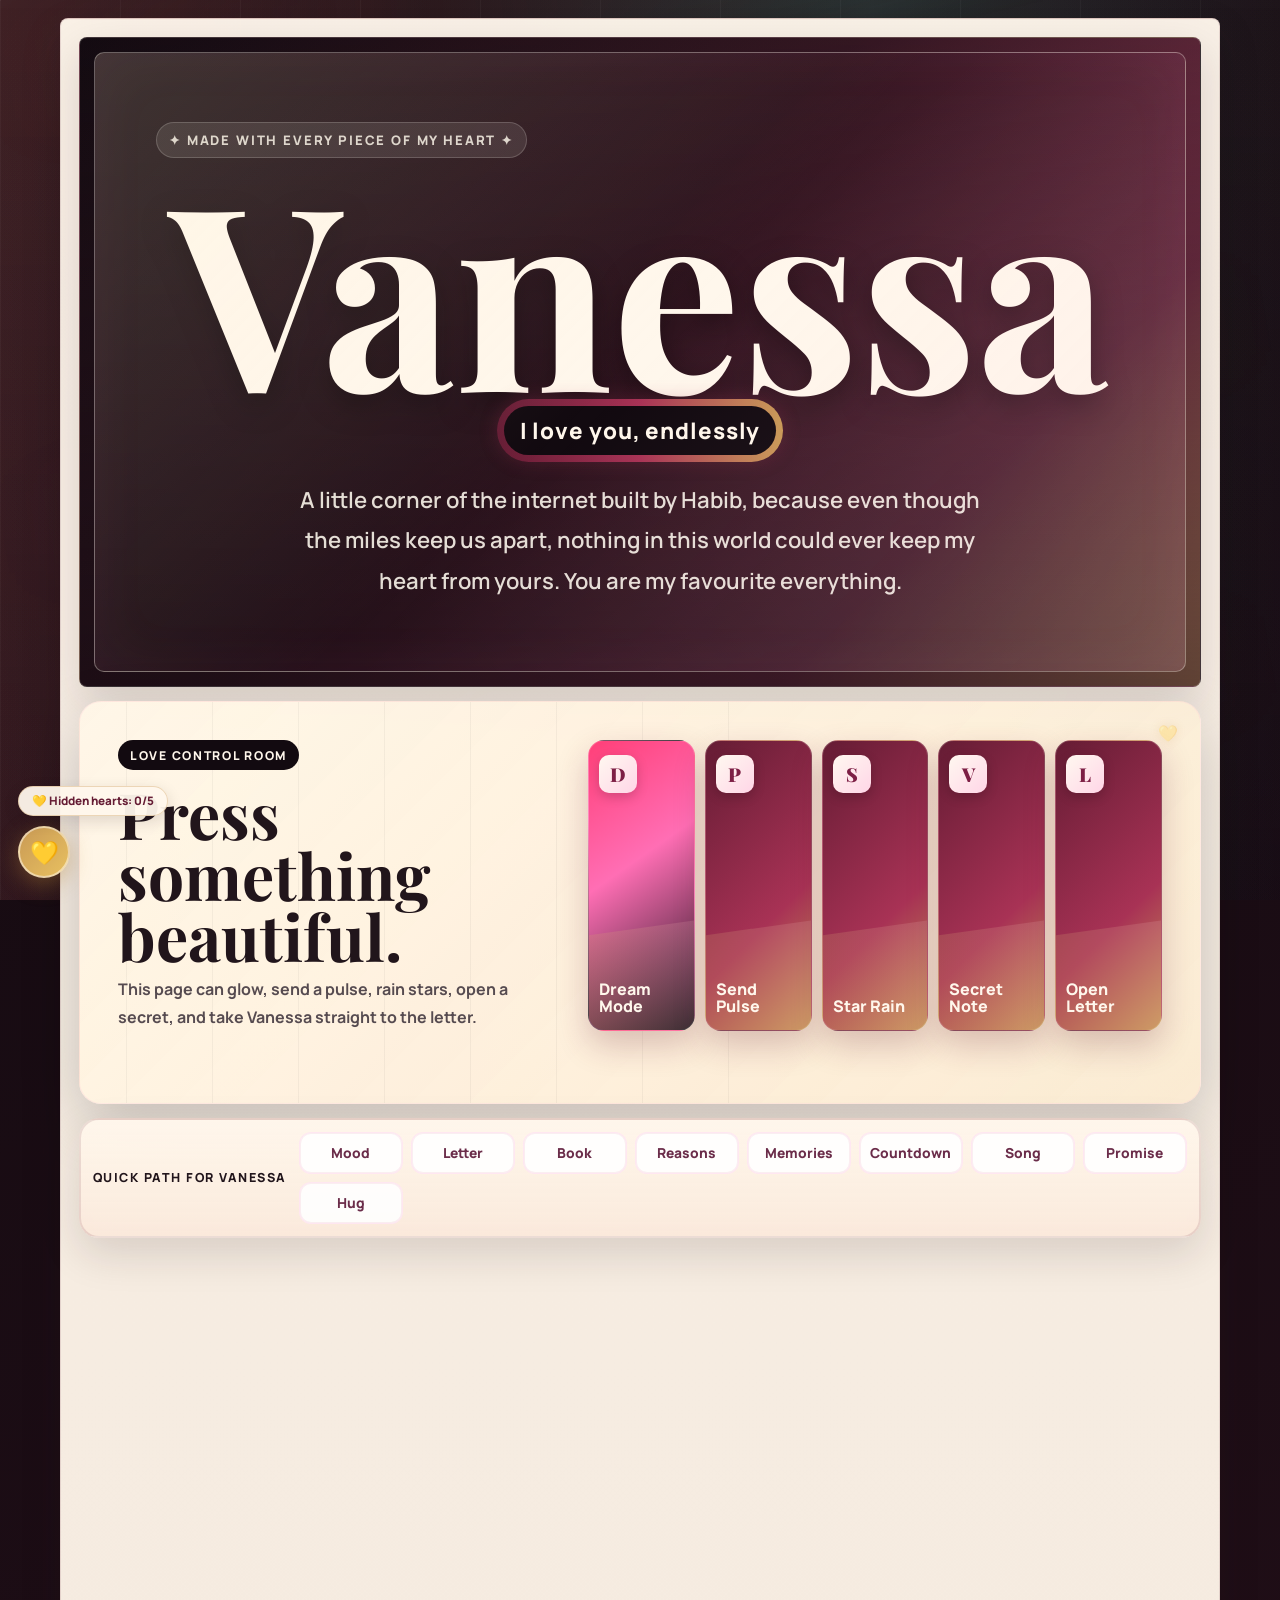
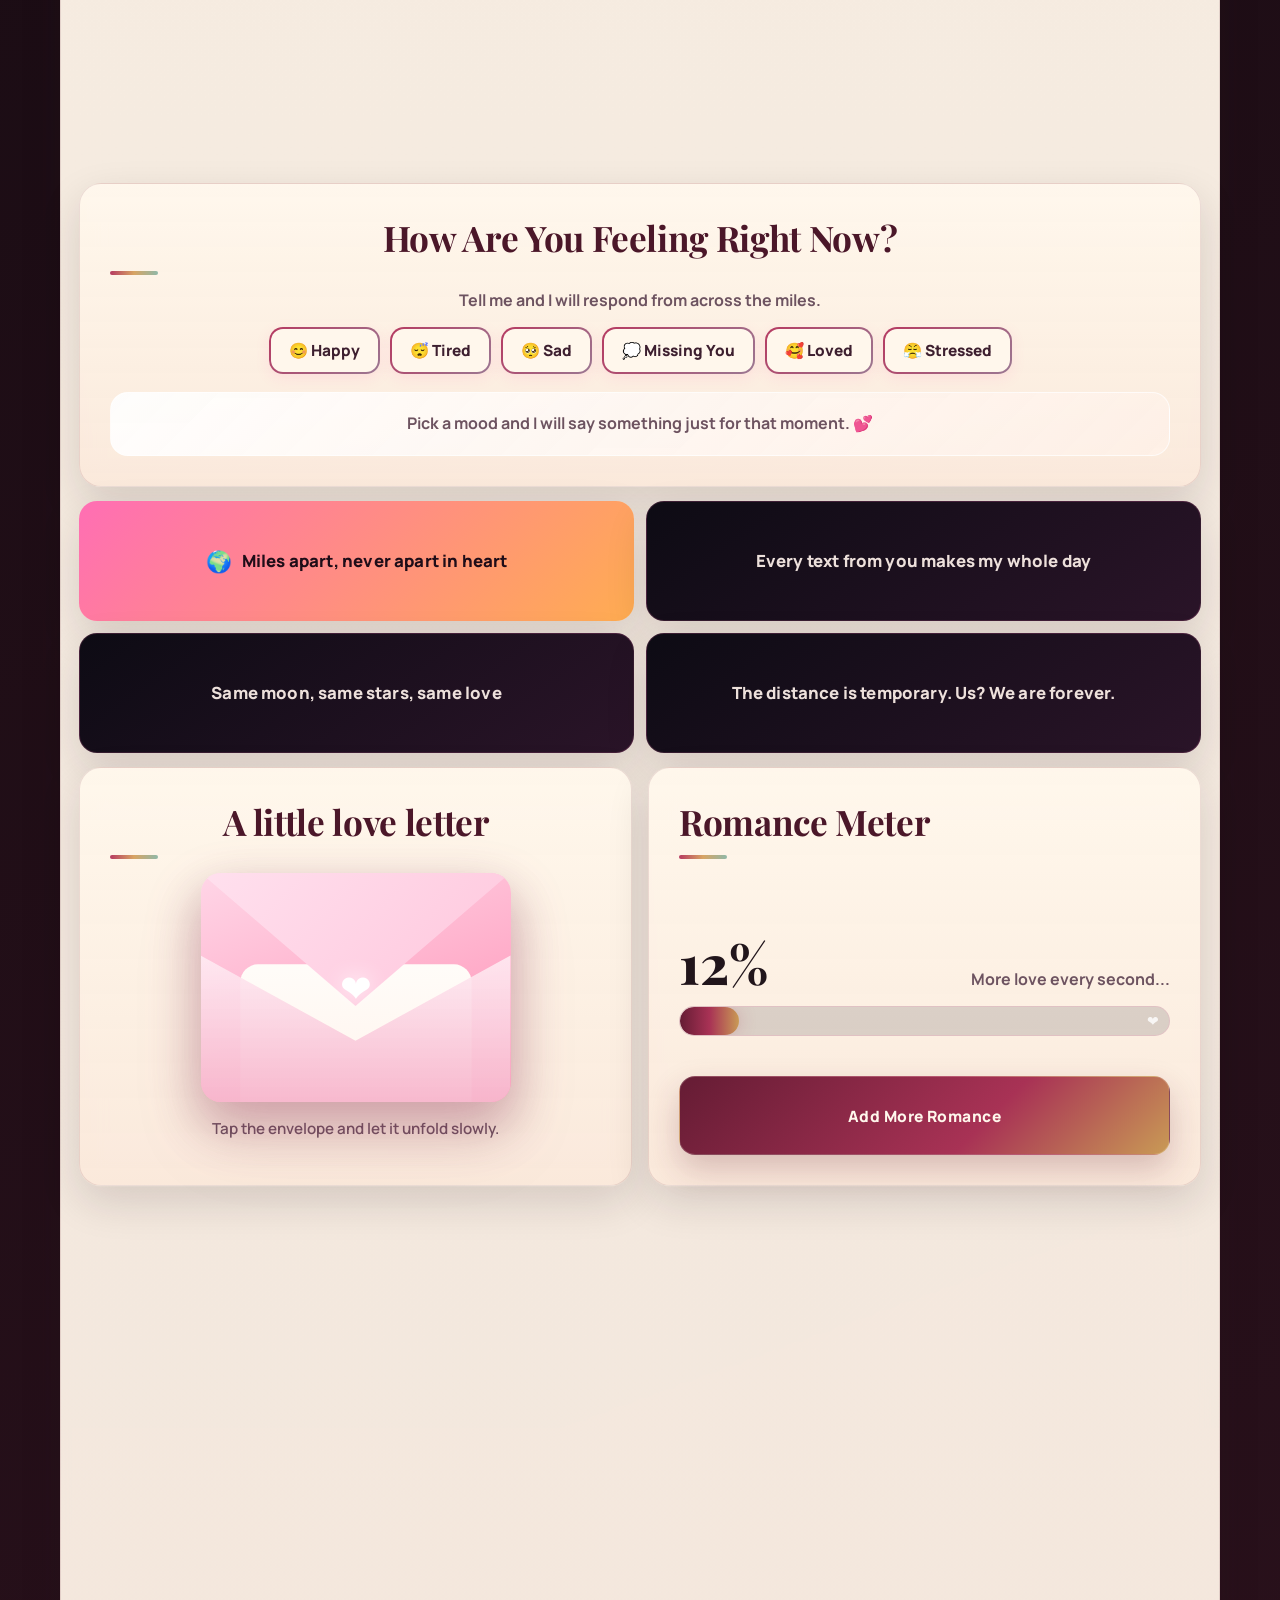
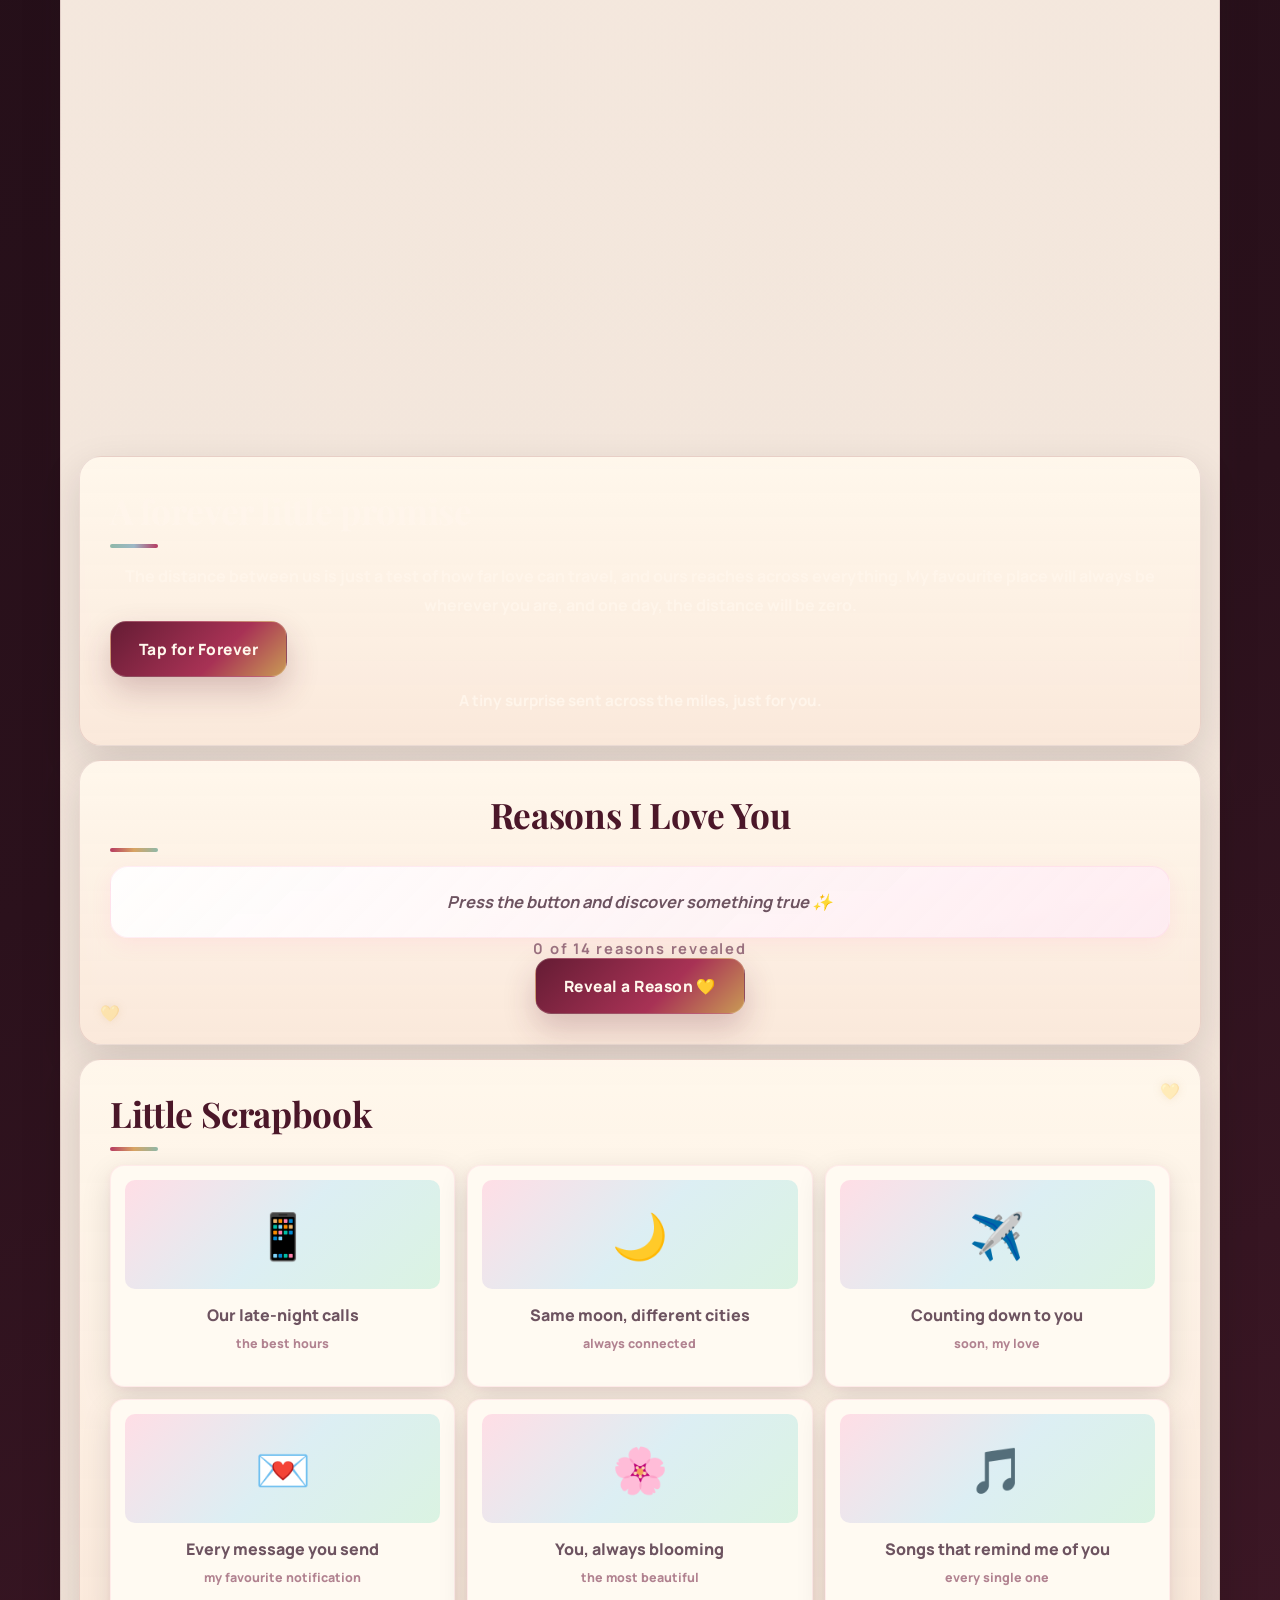
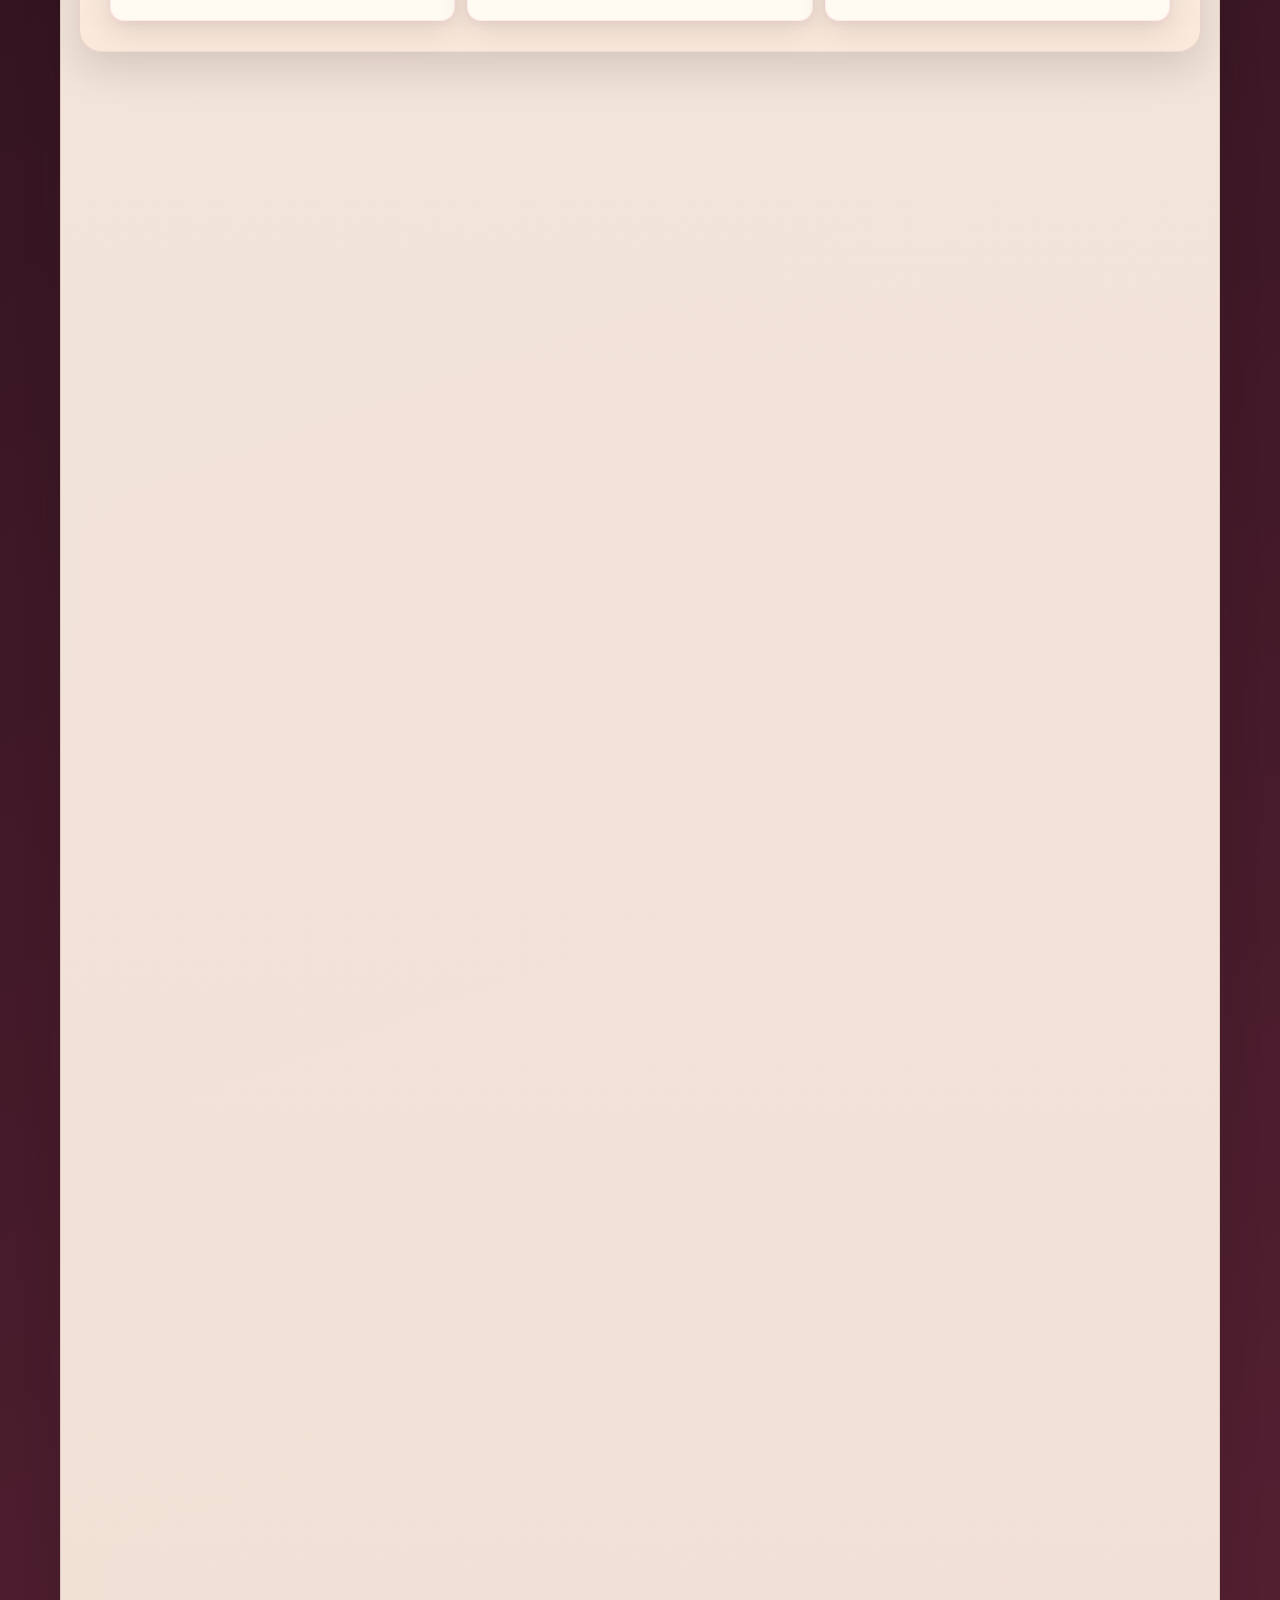
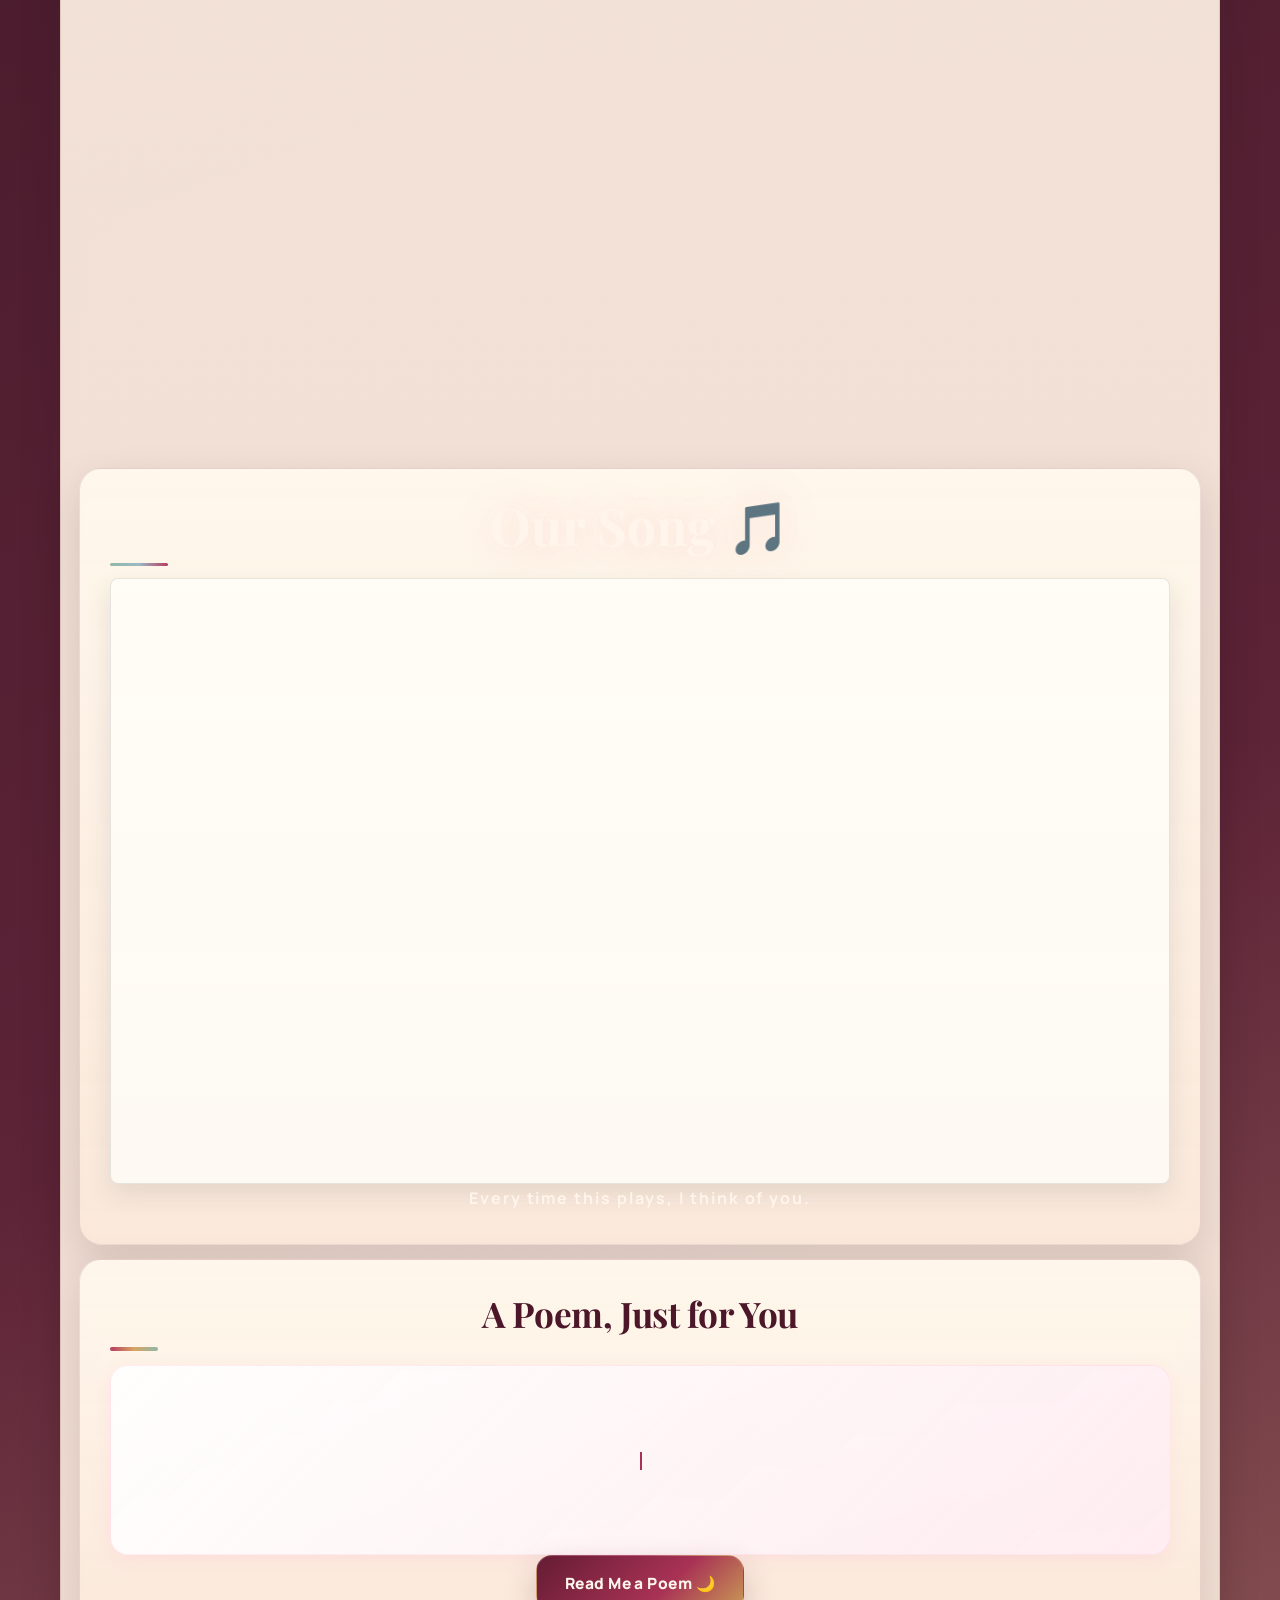
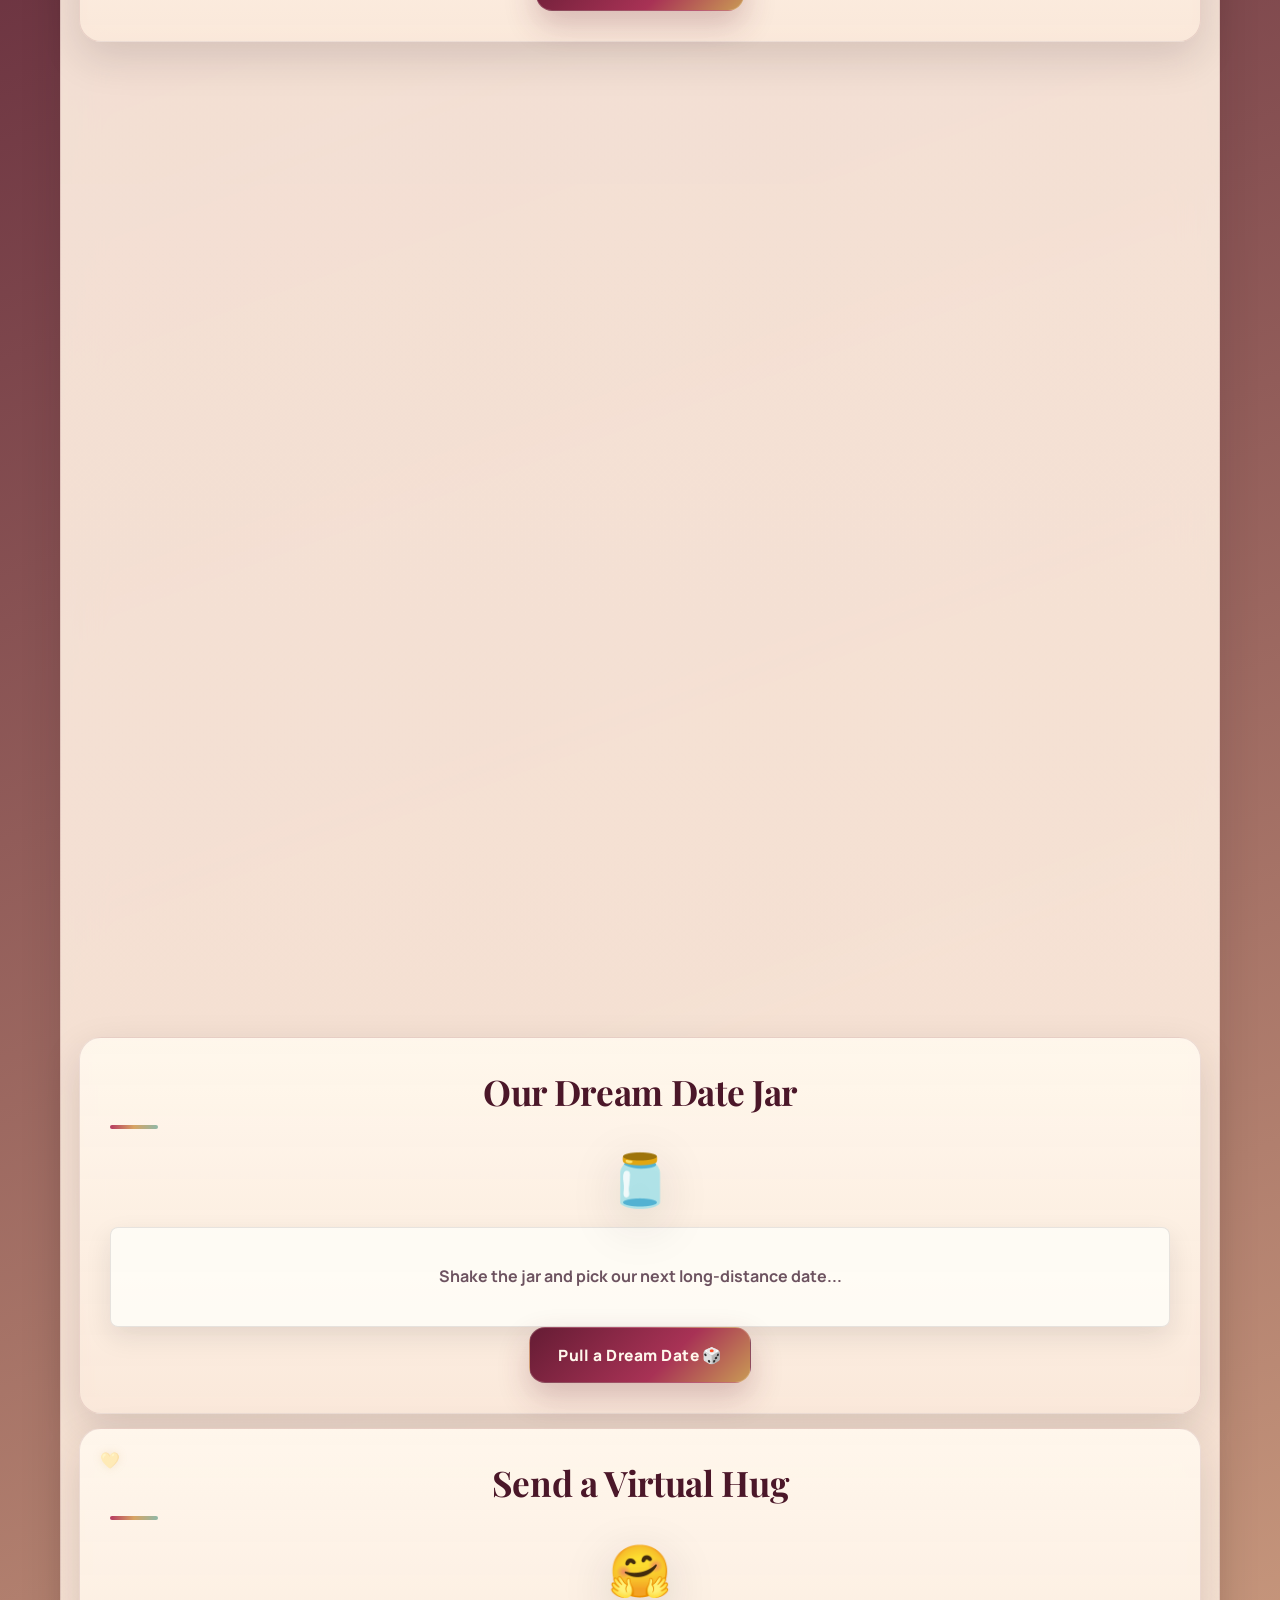
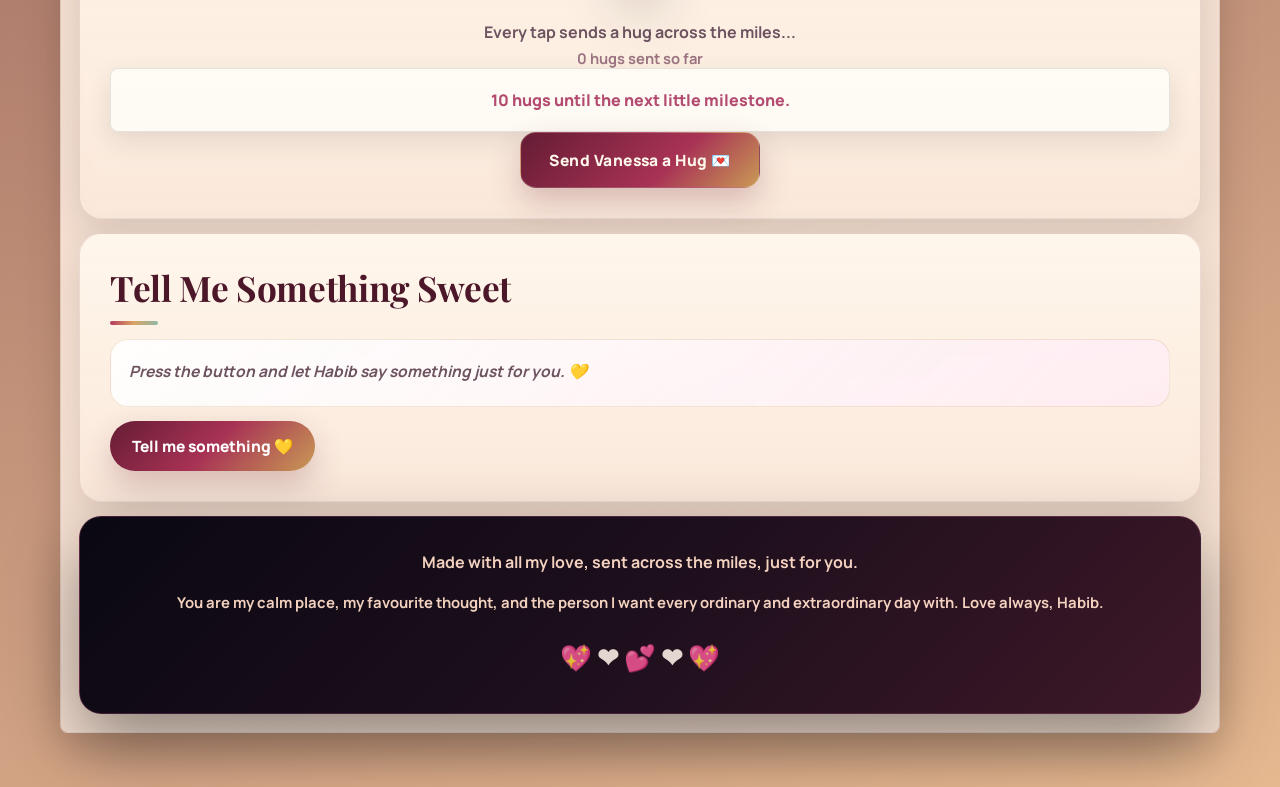
==== commit 4b706b29: "Add interactive love features layer to website Adds 12 new adorable and surprising features on top o" ====
--- a/For My Vanessa.html
+++ b/For My Vanessa.html
@@ -2505,6 +2505,328 @@
                 min-width: 0;
                 overflow-wrap: anywhere;
             }
+        }
+    </style>
+
+    <!-- ═══════════════════════════════════════════════════════
+         ADORABLE EXTRAS — New feature styles
+         ═══════════════════════════════════════════════════════ -->
+    <style>
+        /* ── RAIN BUTTON ── */
+        .rain-btn {
+            position: fixed; bottom: 22px; left: 18px;
+            width: 52px; height: 52px; border-radius: 50%;
+            background: linear-gradient(135deg, #c99a55, #e8c060);
+            border: 2px solid rgba(255,247,236,0.55);
+            font-size: 1.45rem; cursor: pointer; z-index: 62;
+            box-shadow: 0 6px 22px rgba(180,130,50,0.42), 0 0 0 0 rgba(200,154,85,0);
+            animation: rain-glow 2.5s ease-in-out infinite;
+            display: flex; align-items: center; justify-content: center;
+            -webkit-tap-highlight-color: transparent; touch-action: manipulation;
+            color: inherit;
+        }
+        @keyframes rain-glow {
+            0%,100% { box-shadow: 0 6px 22px rgba(180,130,50,0.42), 0 0 0 0 rgba(200,154,85,0); }
+            50% { box-shadow: 0 8px 28px rgba(180,130,50,0.52), 0 0 0 8px rgba(200,154,85,0.16); }
+        }
+        .rain-note {
+            position: fixed; pointer-events: none; z-index: 102;
+            background: rgba(255,247,236,0.97);
+            border: 1.5px solid rgba(201,154,85,0.34);
+            border-radius: 14px; padding: 10px 14px;
+            max-width: 185px; font-size: 0.79rem; font-weight: 700;
+            color: #651c34; text-align: center; line-height: 1.5;
+            box-shadow: 0 8px 22px rgba(33,21,27,0.18);
+            animation: note-rain var(--note-dur,6s) linear forwards;
+        }
+        @keyframes note-rain {
+            0%   { opacity:0; transform:translateY(-50px) rotate(var(--note-rot,0deg)); }
+            6%   { opacity:1; }
+            90%  { opacity:0.88; }
+            100% { opacity:0; transform:translateY(calc(100vh + 60px)) rotate(var(--note-rot2,5deg)); }
+        }
+
+        /* ── HIDDEN HEARTS ── */
+        .hidden-heart {
+            position: absolute; font-size: 1rem; cursor: pointer; z-index: 42;
+            opacity: 0.28; filter: drop-shadow(0 0 5px rgba(201,154,85,0.7));
+            transition: transform 0.2s ease, opacity 0.2s ease;
+            user-select: none; -webkit-user-select: none;
+            touch-action: manipulation; padding: 10px;
+            -webkit-tap-highlight-color: transparent;
+            animation: hh-pulse 3.8s ease-in-out infinite;
+        }
+        .hidden-heart:hover, .hidden-heart:active { transform: scale(1.6) !important; opacity: 0.9 !important; }
+        .hidden-heart.found { animation: heart-pop 0.5s ease both; pointer-events: none; opacity: 0 !important; }
+        @keyframes hh-pulse { 0%,100%{opacity:0.22;} 50%{opacity:0.38;} }
+
+        .hearts-counter {
+            position: fixed; bottom: 84px; left: 18px;
+            background: rgba(255,247,236,0.95);
+            border: 1.5px solid rgba(201,154,85,0.36);
+            border-radius: 999px; padding: 6px 13px;
+            font-size: 0.73rem; font-weight: 900; color: #651c34;
+            z-index: 62; pointer-events: none;
+            box-shadow: 0 5px 16px rgba(33,21,27,0.14);
+            white-space: nowrap;
+        }
+        .hearts-counter.bump { animation: hc-bump 0.4s ease; }
+        @keyframes hc-bump { 0%,100%{transform:scale(1);} 50%{transform:scale(1.22);} }
+
+        .heart-tooltip {
+            position: fixed; z-index: 135;
+            background: rgba(255,247,236,0.99);
+            border: 1.5px solid rgba(201,154,85,0.4);
+            border-radius: 18px; padding: 13px 17px;
+            max-width: 230px; font-size: 0.85rem; font-weight: 700;
+            color: #651c34; text-align: center; line-height: 1.55;
+            box-shadow: 0 12px 36px rgba(33,21,27,0.22);
+            pointer-events: none;
+            animation: pop-in 0.35s cubic-bezier(.34,1.56,.64,1) both;
+        }
+
+        .all-hearts-overlay {
+            position: fixed; inset: 0; z-index: 215;
+            display: grid; place-items: center; padding: 20px;
+            background: rgba(18,10,16,0.82); backdrop-filter: blur(18px);
+            opacity: 0; visibility: hidden;
+            transition: opacity 0.45s ease, visibility 0.45s ease;
+        }
+        .all-hearts-overlay.show { opacity:1; visibility:visible; }
+        .all-hearts-inner {
+            max-width: 520px; padding: 34px 26px; border-radius: 28px;
+            background: linear-gradient(160deg, #fffaf0, #fff0df);
+            border: 2px solid rgba(201,154,85,0.46); text-align: center;
+            box-shadow: 0 40px 100px rgba(5,4,10,0.44);
+        }
+        .all-hearts-inner h2 {
+            font-family:"Playfair Display",serif; color:#651c34;
+            font-size: clamp(1.7rem,6vw,2.4rem); margin: 0 0 12px;
+        }
+        .all-hearts-inner p {
+            color: #6d5360; font-weight: 700; line-height: 1.8; margin: 0 0 20px;
+            font-size: 0.95rem;
+        }
+        .all-hearts-inner button {
+            min-height: 48px; padding: 13px 24px; border-radius: 999px;
+            background: linear-gradient(135deg, #651c34, #a83255, #c99a55);
+            color: white; font-weight: 900; border: none; cursor: pointer;
+            box-shadow: 0 12px 28px rgba(101,28,52,0.24); font-size: 0.95rem;
+        }
+
+        /* ── HOLD FILL ARC ── */
+        .hold-wrapper { position: relative; display: inline-flex; align-items: center; justify-content: center; }
+        .hold-fill-arc {
+            position: absolute; inset: -10px; border-radius: 50%;
+            background: conic-gradient(rgba(201,154,85,0.88) var(--fill,0%), rgba(201,154,85,0.08) var(--fill,0%));
+            pointer-events: none; z-index: 1;
+        }
+        .hold-burst-msg {
+            position: fixed; z-index: 122; left: 50%; bottom: 18%;
+            transform: translateX(-50%) translateY(30px);
+            background: rgba(255,247,236,0.99);
+            border: 2px solid rgba(201,154,85,0.46); border-radius: 24px;
+            padding: 22px 20px; max-width: 300px; width: 88vw; text-align: center;
+            box-shadow: 0 32px 80px rgba(5,4,10,0.38);
+            font-family: "Playfair Display", serif; color: #651c34;
+            font-size: 1.06rem; line-height: 1.7; font-weight: 700;
+            opacity: 0; pointer-events: none;
+            transition: opacity 0.5s ease, transform 0.5s cubic-bezier(.34,1.56,.64,1);
+        }
+        .hold-burst-msg.show { opacity:1; transform:translateX(-50%) translateY(0); pointer-events:auto; }
+
+        /* ── HEARTBEAT PANEL ── */
+        .heartbeat-panel { text-align: center; }
+        .heartbeat-btn {
+            width: 110px; height: 110px; border-radius: 50%;
+            background: radial-gradient(circle at 35% 35%, #ffaac6, #c81e55);
+            box-shadow: 0 0 0 8px rgba(200,30,85,0.12), 0 18px 42px rgba(200,30,85,0.28);
+            font-size: 2.8rem; cursor: pointer; border: none;
+            margin: 0 auto 14px; display: block;
+            animation: hb-idle 1.8s ease-in-out infinite;
+            touch-action: manipulation; -webkit-tap-highlight-color: transparent;
+            color: inherit;
+        }
+        @keyframes hb-idle { 0%,100%{transform:scale(1);} 50%{transform:scale(1.06);} }
+        @keyframes hb-beat { 0%,100%{transform:scale(1);} 14%{transform:scale(1.26);} 28%{transform:scale(0.93);} 42%{transform:scale(1.18);} 56%{transform:scale(0.97);} }
+        .heartbeat-btn.beating { animation: hb-beat 0.75s ease-in-out infinite !important; }
+        .heartbeat-label {
+            font-family:"Playfair Display",serif; color:#651c34;
+            font-size: 1.05rem; font-weight: 700; margin: 0 0 8px;
+        }
+        .heartbeat-msg { margin:0; color:var(--text-soft); font-weight:700; min-height:26px; transition:opacity 0.3s ease; }
+
+        /* ── COMPLIMENT PANEL ── */
+        .compliment-display {
+            min-height: 68px; padding: 18px; border-radius: 18px;
+            background: linear-gradient(135deg, rgba(255,255,254,0.96), rgba(255,236,244,0.84));
+            border: 1.5px solid rgba(201,154,85,0.22);
+            color: var(--text-soft); font-weight: 700; line-height: 1.75;
+            font-style: italic; transition: opacity 0.3s ease;
+            margin-bottom: 14px; font-size: 0.97rem;
+        }
+        .compliment-btn {
+            min-height: 50px; padding: 14px 22px; border-radius: 999px;
+            font-weight: 800; cursor: pointer; color: white; border: none;
+            background: linear-gradient(135deg, #651c34, #a83255, #c99a55);
+            box-shadow: 0 14px 32px rgba(101,28,52,0.24);
+            transition: transform 0.22s cubic-bezier(.34,1.56,.64,1), box-shadow 0.22s ease;
+            font-size: 0.97rem; font-family: inherit;
+        }
+        .compliment-btn:hover { transform: translateY(-3px); box-shadow: 0 18px 42px rgba(101,28,52,0.32); }
+
+        /* ── SHOOTING STAR ── */
+        .shooting-star {
+            position: fixed; pointer-events: auto; z-index: 82; cursor: pointer;
+            font-size: 1.5rem;
+            animation: shoot-fly var(--star-dur,3.5s) linear forwards;
+            filter: drop-shadow(0 0 10px rgba(255,220,80,0.95));
+            -webkit-tap-highlight-color: transparent;
+        }
+        @keyframes shoot-fly {
+            0%   { opacity:0; transform:translate(0,0) rotate(-35deg); }
+            7%   { opacity:1; }
+            93%  { opacity:0.85; }
+            100% { opacity:0; transform:translate(var(--sdx),var(--sdy)) rotate(-35deg); }
+        }
+        .star-caught-msg {
+            position: fixed; z-index: 128; left:50%; top:32%;
+            transform: translateX(-50%) scale(0.85);
+            background: rgba(255,247,236,0.99);
+            border: 2px solid rgba(201,154,85,0.44); border-radius: 22px;
+            padding: 22px 22px; max-width: 288px; width: 88vw; text-align: center;
+            box-shadow: 0 28px 70px rgba(5,4,10,0.34);
+            color: #651c34; font-weight: 700; line-height: 1.7;
+            font-size: 0.93rem; font-family:"Playfair Display",serif;
+            opacity: 0; pointer-events: none;
+            transition: opacity 0.4s ease, transform 0.4s cubic-bezier(.34,1.56,.64,1);
+        }
+        .star-caught-msg.show { opacity:1; transform:translateX(-50%) scale(1); }
+
+        /* ── CONSTELLATION PANEL ── */
+        .constellation-panel {
+            background: linear-gradient(180deg, rgba(5,6,13,0.97), rgba(18,14,30,0.99)) !important;
+            border-color: rgba(131,197,255,0.18) !important;
+        }
+        .constellation-panel .panel-title {
+            color: #c8b8f8 !important; -webkit-text-fill-color: #c8b8f8 !important;
+        }
+        .constellation-panel .panel-title::after {
+            background: linear-gradient(90deg, rgba(131,197,255,0.8), rgba(200,180,255,0.8), rgba(117,227,196,0.8)) !important;
+        }
+        .constellation-hint {
+            color: rgba(200,180,255,0.72); font-size: 0.87rem;
+            font-weight: 600; margin: 0 0 14px; text-align: center;
+        }
+        .constellation-field {
+            width: 100%; aspect-ratio: 16/9; max-height: 248px;
+            position: relative; border-radius: 10px;
+            border: 1px solid rgba(131,197,255,0.16);
+            background: linear-gradient(180deg, #060810, #11102a);
+            margin-bottom: 14px; overflow: hidden;
+        }
+        .const-star-btn {
+            position: absolute; width: 30px; height: 30px;
+            border-radius: 50%; background: none; border: none;
+            cursor: pointer; padding: 0;
+            transform: translate(-50%, -50%);
+            display: grid; place-items: center;
+            touch-action: manipulation; -webkit-tap-highlight-color: transparent;
+            z-index: 2;
+        }
+        .const-star-btn:hover .const-star-core { transform: scale(1.7); }
+        .const-star-core {
+            width: 7px; height: 7px; border-radius: 50%;
+            background: rgba(220,210,255,0.45);
+            box-shadow: 0 0 5px 2px rgba(200,180,255,0.18);
+            transition: all 0.28s ease;
+        }
+        .const-star-btn.lit .const-star-core {
+            background: rgba(117,227,196,0.95);
+            box-shadow: 0 0 12px 4px rgba(117,227,196,0.58), 0 0 22px rgba(117,227,196,0.25);
+            transform: scale(1.5);
+        }
+        .constellation-svg { position:absolute; inset:0; pointer-events:none; width:100%; height:100%; }
+        .constellation-msg {
+            min-height: 44px; padding: 14px 18px; border-radius: 10px;
+            background: rgba(255,255,250,0.06); border: 1px solid rgba(200,180,255,0.18);
+            color: rgba(240,230,255,0.88); font-weight: 700; line-height: 1.65;
+            text-align: center; transition: opacity 0.3s ease; margin: 0;
+        }
+
+        /* ── TYPEWRITER LETTER PANEL ── */
+        .typewriter-panel { background: linear-gradient(160deg, rgba(255,255,252,0.97), rgba(255,242,236,0.92)); }
+        .tw-display {
+            min-height: 200px; padding: 22px; border-radius: 14px;
+            background: linear-gradient(135deg, rgba(255,255,252,0.97), rgba(255,234,220,0.86));
+            border: 1.5px solid rgba(201,154,85,0.2);
+            color: var(--text-soft); font-weight: 700; line-height: 1.95;
+            font-family: "Playfair Display", serif; font-style: italic;
+            font-size: 0.97rem; white-space: pre-wrap; word-break: break-word;
+            margin-bottom: 14px; overflow-y: auto; max-height: 320px;
+        }
+        .tw-btn {
+            min-height: 50px; padding: 14px 22px; border-radius: 999px;
+            font-weight: 800; cursor: pointer; color: white; border: none;
+            background: linear-gradient(135deg, #651c34, #a83255, #c99a55);
+            box-shadow: 0 14px 32px rgba(101,28,52,0.24);
+            transition: transform 0.22s cubic-bezier(.34,1.56,.64,1), box-shadow 0.22s ease;
+            font-size: 0.97rem; font-family: inherit;
+        }
+        .tw-btn:hover { transform: translateY(-3px); }
+
+        /* ── FLOATING PET ── */
+        .floating-pet {
+            position: fixed; z-index: 72; cursor: pointer;
+            pointer-events: auto; user-select: none; -webkit-user-select: none;
+            touch-action: manipulation; -webkit-tap-highlight-color: transparent;
+            transition: right 0.55s cubic-bezier(.34,1.56,.64,1), bottom 0.55s cubic-bezier(.34,1.56,.64,1);
+        }
+        .pet-bubble {
+            position: fixed; z-index: 74;
+            background: rgba(255,247,236,0.97);
+            border: 1.5px solid rgba(201,154,85,0.36);
+            border-radius: 14px; padding: 9px 14px;
+            font-size: 0.82rem; font-weight: 700; color: #651c34;
+            box-shadow: 0 8px 22px rgba(33,21,27,0.16);
+            pointer-events: none; max-width: 186px; text-align: center;
+            line-height: 1.4;
+            animation: pop-in 0.35s cubic-bezier(.34,1.56,.64,1) both;
+        }
+
+        /* ── IDLE FLOAT ── */
+        .idle-float {
+            position: fixed; bottom: 92px; left: 50%;
+            transform: translateX(-50%) translateY(24px);
+            background: rgba(255,247,236,0.97);
+            border: 1.5px solid rgba(201,154,85,0.34);
+            border-radius: 999px; padding: 11px 24px;
+            font-size: 0.87rem; font-weight: 800; color: #651c34;
+            z-index: 88; box-shadow: 0 10px 28px rgba(33,21,27,0.16);
+            opacity: 0; pointer-events: none;
+            transition: opacity 0.6s ease, transform 0.6s ease;
+            white-space: nowrap; max-width: 90vw;
+            overflow: hidden; text-overflow: ellipsis;
+        }
+        .idle-float.show { opacity:1; transform:translateX(-50%) translateY(0); }
+
+        /* ── SCROLL HEARTS ── */
+        .scroll-heart {
+            position: fixed; pointer-events: none; z-index: 32;
+            font-size: 0.88rem; opacity: 0.9;
+            animation: scroll-heart-anim 1s ease-out forwards;
+        }
+        @keyframes scroll-heart-anim {
+            0%   { opacity:0.9; transform:translateY(0) scale(1); }
+            100% { opacity:0; transform:translateY(-72px) scale(0.4); }
+        }
+
+        /* ── MOBILE ADJUSTMENTS ── */
+        @media (max-width: 699px) {
+            .rain-btn { width: 46px; height: 46px; font-size: 1.3rem; bottom: 18px; left: 14px; }
+            .hearts-counter { bottom: 74px; left: 14px; font-size: 0.7rem; }
+            .heartbeat-btn { width: 96px; height: 96px; font-size: 2.5rem; }
+            .constellation-field { max-height: 210px; }
         }
     </style>
 </head>
@@ -2712,6 +3034,16 @@
                     </div>
                 </section>
 
+                <!-- ✦ OUR CONSTELLATION -->
+                <section class="panel constellation-panel reveal" id="constellationSection">
+                    <h2 class="panel-title">Our Constellation ✦</h2>
+                    <p class="constellation-hint">Tap each star to light it up — follow the shape they make together.</p>
+                    <div class="constellation-field" id="constellationField">
+                        <!-- stars injected by JS -->
+                    </div>
+                    <p class="constellation-msg" id="constellationMsg">The stars are waiting for you... ✦</p>
+                </section>
+
                 <section class="panel wish-panel reveal" id="wishSection">
                     <h2 class="panel-title">Wish on a Star ✨</h2>
                     <p class="wish-hint intro">Pick a star and make a wish for us.</p>
@@ -2731,6 +3063,14 @@
                     <button class="hold-button" id="holdButton" type="button" aria-label="Hold for love">💗</button>
                     <p class="hold-hint">Press and hold — Habib is sending love across the distance.</p>
                     <p class="hold-tip">Keep holding. Every second sends another virtual kiss.</p>
+                </section>
+
+                <!-- 💗 TAP TO HEAR MY HEARTBEAT -->
+                <section class="panel heartbeat-panel reveal" id="heartbeatSection">
+                    <h2 class="panel-title">Tap to Hear My Heartbeat</h2>
+                    <button class="heartbeat-btn" id="heartbeatBtn" type="button" aria-label="Tap to hear heartbeat">💗</button>
+                    <p class="heartbeat-label">Tap me</p>
+                    <p class="heartbeat-msg" id="heartbeatMsg">This beats for you.</p>
                 </section>
 
                 <section class="timers-grid">
@@ -2773,6 +3113,13 @@
                     <button class="poem-button" id="poemButton" type="button">Read Me a Poem 🌙</button>
                 </section>
 
+                <!-- 🖊️ TYPEWRITER LOVE LETTER -->
+                <section class="panel typewriter-panel reveal" id="typewriterSection">
+                    <h2 class="panel-title">A Letter, Written Live</h2>
+                    <div class="tw-display" id="twLetterDisplay"><span class="poem-cursor"></span></div>
+                    <button class="tw-btn" id="twLetterBtn" type="button">Begin the letter 🖊️</button>
+                </section>
+
                 <section class="panel pinky-panel reveal" id="promiseSection">
                     <h2 class="panel-title">Our Pinky Promise</h2>
                     <span class="pinky-emoji" id="pinkyEmoji" role="button" tabindex="0" aria-label="Shake on our pinky promise">🤙</span>
@@ -2808,6 +3155,13 @@
                     <button class="hug-button" id="hugButton" type="button">Send Vanessa a Hug 💌</button>
                 </section>
 
+                <!-- 💛 COMPLIMENT GENERATOR -->
+                <section class="panel reveal" id="complimentSection">
+                    <h2 class="panel-title">Tell Me Something Sweet</h2>
+                    <div class="compliment-display" id="complimentDisplay">Press the button and let Habib say something just for you. 💛</div>
+                    <button class="compliment-btn" id="complimentBtn" type="button">Tell me something 💛</button>
+                </section>
+
                 <footer class="footer reveal">
                     <strong>Made with all my love, sent across the miles, just for you.</strong>
                     <span class="footer-note">You are my calm place, my favourite thought, and the person I want every ordinary and extraordinary day with. Love always, Habib.</span>
@@ -2817,6 +3171,46 @@
             </div>
         </section>
     </main>
+
+    <!-- ── ADORABLE EXTRAS: Fixed/Overlay Elements ── -->
+
+    <!-- Rain notes button (fixed bottom-left) -->
+    <button class="rain-btn" id="rainBtn" type="button" aria-label="Rain love notes">💛</button>
+
+    <!-- Hidden hearts counter (fixed, above rain button) -->
+    <div class="hearts-counter" id="heartsCounter">💛 Hidden hearts: 0/5</div>
+
+    <!-- Heart tooltip (shown when hidden heart is tapped) -->
+    <div class="heart-tooltip" id="heartTooltip" style="display:none;" role="status" aria-live="polite"></div>
+
+    <!-- All 5 hearts found overlay -->
+    <div class="all-hearts-overlay" id="allHeartsOverlay" role="dialog" aria-modal="true" aria-labelledby="ahTitle">
+        <div class="all-hearts-inner">
+            <div style="font-size:2.2rem;margin-bottom:12px">💛💛💛💛💛</div>
+            <h2 id="ahTitle">You found every hidden heart 💛</h2>
+            <!-- ✏️ EDIT: all-hearts message below -->
+            <p>And now you know a secret: I have hidden little pieces of love like this all over my life for you. In every voice note, every late-night text, every moment I said nothing but smiled. You were always the treasure at the end of the search. I love you completely, Vanessa.</p>
+            <button type="button" id="ahCloseBtn">Keep this close 💛</button>
+        </div>
+    </div>
+
+    <!-- Hold 3-second burst message -->
+    <div class="hold-burst-msg" id="holdBurstMsg" role="status">
+        <div style="font-size:1.6rem;margin-bottom:10px">💛</div>
+        <!-- ✏️ EDIT: hold-burst message below -->
+        That's how long it takes me to miss you — no time at all 💖
+        <div style="margin-top:14px;font-size:0.78rem;color:#9b7280;font-family:Manrope,sans-serif;font-style:italic">Tap to close</div>
+    </div>
+
+    <!-- Shooting star caught message -->
+    <div class="star-caught-msg" id="starCaughtMsg" role="status">
+        <div style="font-size:1.8rem;margin-bottom:10px">⭐</div>
+        <!-- ✏️ EDIT: shooting star message below -->
+        Make a wish… mine already came true when I met you ⭐
+    </div>
+
+    <!-- Idle detection message -->
+    <div class="idle-float" id="idleFloat" role="status" aria-live="polite"></div>
 
     <div class="forever-overlay" id="foreverOverlay" aria-hidden="true">
         <div class="forever-message" role="dialog" aria-modal="true" aria-labelledby="foreverTitle" tabindex="-1">
@@ -3514,5 +3908,748 @@
             });
         })();
     </script>
+
+    <!-- ═══════════════════════════════════════════════════════
+         ADORABLE EXTRAS — All new interactive features
+         ✏️ Search "✏️ EDIT" to find all editable text content
+         ═══════════════════════════════════════════════════════ -->
+    <script>
+    (function () {
+        'use strict';
+
+        // ─────────────────────────────────────────────────────
+        // ✏️ EDIT: All message content lives here
+        // ─────────────────────────────────────────────────────
+
+        // ✏️ EDIT: Messages shown when she finds each hidden heart (in order)
+        const hiddenHeartMessages = [
+            "You found one 💛 — I love the way you laugh",
+            "Found it! 💛 — I love how soft your heart is",
+            "There you are 💛 — I love your voice in the morning",
+            "You found me 💛 — I love that you still get excited about small things",
+            "Last one 💛 — I love that you found all of them, just like I knew you would"
+        ];
+
+        // ✏️ EDIT: Reasons that rain down when gold heart button is tapped
+        const rainReasons = [
+            "Your laugh makes everything better 💛",
+            "You are kinder than you know 💛",
+            "Same moon, same love 🌙",
+            "You are my favourite thought 💛",
+            "The way you care so deeply 💛",
+            "Your voice is my favourite sound 💛",
+            "You make me braver 💛",
+            "Your patience amazes me 💛",
+            "You are softer than you think 💛",
+            "I love you across every mile 💛",
+            "You are so easy to love 💛",
+            "Your smile is everything 💛",
+            "You are genuinely one of a kind 💛",
+            "I choose you every single day 💛",
+            "You are my calm place 💛",
+            "Being loved by you is a gift 💛"
+        ];
+
+        // ✏️ EDIT: Heartbeat button messages (cycle through on each tap)
+        const heartbeatMessages = [
+            "This beats for you 💗",
+            "Every single beat, just for you 💗",
+            "You are what it's beating for 💗",
+            "Count every one — they're all yours 💗"
+        ];
+
+        // ✏️ EDIT: 28 compliments shown one by one when "Tell me something" is pressed
+        const compliments = [
+            "You have a warmth that makes any room feel like home.",
+            "The way you care about people is one of the most beautiful things about you.",
+            "You are genuinely one of the most thoughtful people I have ever known.",
+            "Your kindness is the kind that changes people. It changed me.",
+            "There is something about your laugh that makes everything better immediately.",
+            "I catch myself smiling just thinking about you — like right now.",
+            "You are the kind of person songs are actually written about.",
+            "Loving you is the easiest thing I have ever done.",
+            "You make ordinary moments feel like the ones worth remembering.",
+            "I would choose you in every life, in every version of the world.",
+            "The way you say my name still does something to my heart.",
+            "You are softer and stronger than you give yourself credit for.",
+            "Your eyes when you are happy are one of my favourite things.",
+            "You have this gentle way of making people feel seen. It is rare.",
+            "I love who I am when I am with you.",
+            "You are dangerously adorable and I am not sure you fully know it.",
+            "If sweetness were a person, it would look exactly like you.",
+            "You are my favourite notification, my favourite thought, my favourite everything.",
+            "You could not be annoying if you tried. I have checked.",
+            "The fact that you exist and are mine is genuinely unbelievable.",
+            "You carry so much grace, even on the days you do not feel it.",
+            "You are the reason I believe in the kind of love people write poems about.",
+            "There is nobody I would rather figure out the world with than you.",
+            "You are everything I did not know I needed until you were there.",
+            "My favourite version of any day is one that has you in it.",
+            "You are so easy to love, Vanessa. So incredibly easy.",
+            "The distance could never undo how deeply I feel for you.",
+            "You are the kind of beautiful that has nothing to do with how you look."
+        ];
+
+        // ✏️ EDIT: Constellation reveal message (shown when all stars are lit)
+        const constellationMessage = "Even the stars spell out us ✦";
+
+        // ✏️ EDIT: The full typewriter love letter
+        const typewriterLetter = `My dearest Vanessa,
+
+If I could write you a letter long enough to fill the distance between us, I would. Instead, know this: every single day I wake up a little more certain that you are the best thing that has ever found me.
+
+You have this way of making me feel like everything is going to be okay, even when I am worried, even when we are far apart, even when the silence between calls stretches too long.
+
+I love your honesty. I love your heart. I love how you love the people around you. I love that you are reading this right now, somewhere out there, and I hope it makes you feel even a fraction of how much I carry you with me.
+
+This is not just a letter. It is a promise that I will keep writing them, keep saying it, keep choosing you.
+
+All of me, always,
+Habib 💛`;
+
+        // ✏️ EDIT: Messages the floating pet says when it peeks out
+        const petMessages = [
+            "Psst… he loves you 💛",
+            "You are very cute, just so you know 🐾",
+            "He asked me to remind you: you are adored 💛",
+            "Even I can see how much he loves you 🐱",
+            "Peek-a-boo! Just checking you are okay 💛"
+        ];
+
+        // ✏️ EDIT: Idle messages (shown after 20 seconds of no interaction)
+        const idleMessages = [
+            "Still here? Good. Stay a while with me 💛",
+            "Take your time. I am not going anywhere 💛",
+            "No rush. This page belongs to you 💛"
+        ];
+
+        // ─────────────────────────────────────────────────────
+        // State
+        // ─────────────────────────────────────────────────────
+        const prefersReduced = () => window.matchMedia("(prefers-reduced-motion: reduce)").matches;
+
+        let heartsFound = 0;
+        const TOTAL_HEARTS = 5;
+        let complimentIdx = 0;
+        let heartbeatMsgIdx = 0;
+        let petMsgIdx = 0;
+        let idleMsgIdx = 0;
+        let idleShown = false;
+        let lastActivity = Date.now();
+        let isBeating = false;
+        let holdFillPct = 0;
+        let holdFillInterval = null;
+        let holdBurstShown = false;
+        let lastScrollY = 0;
+        let lastScrollTime = 0;
+        let scrollHeartThrottle = null;
+        let petVisible = false;
+        let petBubbleEl = null;
+        let twTyping = false;
+        let twTimeoutId = null;
+
+        function mk(tag, cls) {
+            const e = document.createElement(tag);
+            if (cls) e.className = cls;
+            return e;
+        }
+        function after(ms, fn) { return window.setTimeout(fn, ms); }
+
+        // ─────────────────────────────────────────────────────
+        // RAIN REASONS — gold heart button rains love notes
+        // ─────────────────────────────────────────────────────
+        const rainBtn = document.getElementById("rainBtn");
+
+        function spawnRainNote() {
+            if (prefersReduced()) return;
+            const note = mk("div", "rain-note");
+            note.textContent = rainReasons[Math.floor(Math.random() * rainReasons.length)];
+            const x = 5 + Math.random() * 82;
+            const rot = -10 + Math.random() * 20;
+            note.style.left = x + "vw";
+            note.style.top = "0";
+            note.style.setProperty("--note-rot", rot + "deg");
+            note.style.setProperty("--note-rot2", (rot + 8 + Math.random() * 6) + "deg");
+            const dur = 5 + Math.random() * 3;
+            note.style.setProperty("--note-dur", dur + "s");
+            document.body.appendChild(note);
+            after((dur + 0.5) * 1000, () => note.remove());
+        }
+
+        if (rainBtn) {
+            rainBtn.addEventListener("click", () => {
+                for (let i = 0; i < 8; i++) after(i * 360, spawnRainNote);
+                const iv = window.setInterval(spawnRainNote, 400);
+                after(8000, () => window.clearInterval(iv));
+            });
+        }
+
+        // ─────────────────────────────────────────────────────
+        // HIDDEN HEARTS — 5 tiny hearts scattered across sections
+        // ─────────────────────────────────────────────────────
+        const heartsCounter = document.getElementById("heartsCounter");
+        const heartTooltip  = document.getElementById("heartTooltip");
+        const allHeartsOv   = document.getElementById("allHeartsOverlay");
+        const ahCloseBtn    = document.getElementById("ahCloseBtn");
+
+        if (ahCloseBtn) {
+            ahCloseBtn.addEventListener("click", () => allHeartsOv.classList.remove("show"));
+        }
+        allHeartsOv && allHeartsOv.addEventListener("click", (e) => {
+            if (e.target === allHeartsOv) allHeartsOv.classList.remove("show");
+        });
+
+        // Placement: [sectionId, CSS position object, message index]
+        const heartPlacements = [
+            { id: "loveCommand",      css: { top: "10px",  right: "12px" }, msg: 0 },
+            { id: "reasonsSection",   css: { bottom: "10px", left: "10px"  }, msg: 1 },
+            { id: "scrapbookSection", css: { top: "10px",  right: "10px" }, msg: 2 },
+            { id: "wishSection",      css: { bottom: "10px", right: "10px" }, msg: 3 },
+            { id: "hugSection",       css: { top: "10px",  left: "10px"  }, msg: 4 },
+        ];
+
+        function showHeartTooltip(heart, msgIdx) {
+            if (!heartTooltip) return;
+            heartTooltip.textContent = hiddenHeartMessages[msgIdx] || "You found a hidden heart 💛";
+            heartTooltip.style.display = "block";
+            heartTooltip.style.animation = "none";
+            void heartTooltip.offsetWidth;
+            heartTooltip.style.animation = "";
+
+            const rect = heart.getBoundingClientRect();
+            let top = rect.bottom + 12;
+            let left = rect.left + rect.width / 2;
+            const tw = 230;
+            if (left + tw / 2 > window.innerWidth - 10) left = window.innerWidth - tw / 2 - 10;
+            if (left - tw / 2 < 10) left = tw / 2 + 10;
+            if (top + 90 > window.innerHeight) top = rect.top - 98;
+            heartTooltip.style.top = top + "px";
+            heartTooltip.style.left = left + "px";
+            heartTooltip.style.transform = "translateX(-50%)";
+
+            after(3200, () => { heartTooltip.style.display = "none"; });
+        }
+
+        function handleHeartFound(heart, msgIdx) {
+            if (heart.dataset.found === "true") return;
+            heart.dataset.found = "true";
+            heartsFound++;
+
+            heart.classList.add("found");
+            showHeartTooltip(heart, msgIdx);
+
+            if (heartsCounter) {
+                heartsCounter.textContent = "💛 Hidden hearts: " + heartsFound + "/" + TOTAL_HEARTS;
+                heartsCounter.classList.remove("bump");
+                void heartsCounter.offsetWidth;
+                heartsCounter.classList.add("bump");
+            }
+
+            if (heartsFound >= TOTAL_HEARTS) {
+                after(900, () => {
+                    allHeartsOv && allHeartsOv.classList.add("show");
+                    after(50, () => ahCloseBtn && ahCloseBtn.focus());
+                });
+            }
+        }
+
+        heartPlacements.forEach(({ id, css, msg }) => {
+            const section = document.getElementById(id);
+            if (!section) return;
+            const existing = window.getComputedStyle(section).position;
+            if (existing === "static") section.style.position = "relative";
+
+            const heart = mk("span", "hidden-heart");
+            heart.textContent = "💛";
+            heart.setAttribute("aria-label", "Hidden heart");
+            heart.setAttribute("role", "button");
+            heart.setAttribute("tabindex", "0");
+            heart.dataset.found = "false";
+            Object.assign(heart.style, css);
+
+            heart.addEventListener("click",    () => handleHeartFound(heart, msg));
+            heart.addEventListener("touchend", (e) => { e.preventDefault(); handleHeartFound(heart, msg); });
+            heart.addEventListener("keydown",  (e) => { if (e.key === "Enter" || e.key === " ") { e.preventDefault(); handleHeartFound(heart, msg); } });
+            section.appendChild(heart);
+        });
+
+        // ─────────────────────────────────────────────────────
+        // HOLD BUTTON AUGMENTATION — 3-second fill → burst
+        // ─────────────────────────────────────────────────────
+        const holdBtn     = document.getElementById("holdButton");
+        const holdBurstEl = document.getElementById("holdBurstMsg");
+
+        if (holdBtn && holdBurstEl) {
+            // Wrap button in a relative div for the arc
+            const wrapper = mk("div", "hold-wrapper");
+            holdBtn.parentNode.insertBefore(wrapper, holdBtn);
+            wrapper.appendChild(holdBtn);
+
+            const fillArc = mk("div", "hold-fill-arc");
+            fillArc.style.setProperty("--fill", "0%");
+            wrapper.appendChild(fillArc);
+
+            const HOLD_DURATION = 3000;
+
+            function startFill() {
+                if (holdBurstShown || holdFillInterval) return;
+                const startTime = Date.now();
+                holdFillInterval = window.setInterval(() => {
+                    holdFillPct = Math.min(100, ((Date.now() - startTime) / HOLD_DURATION) * 100);
+                    fillArc.style.setProperty("--fill", holdFillPct + "%");
+                    if (holdFillPct >= 100) {
+                        window.clearInterval(holdFillInterval);
+                        holdFillInterval = null;
+                        triggerHoldBurst();
+                    }
+                }, 30);
+            }
+
+            function stopFill() {
+                if (!holdFillInterval) return;
+                window.clearInterval(holdFillInterval);
+                holdFillInterval = null;
+                const start = holdFillPct;
+                const fadeIv = window.setInterval(() => {
+                    holdFillPct = Math.max(0, holdFillPct - 5);
+                    fillArc.style.setProperty("--fill", holdFillPct + "%");
+                    if (holdFillPct <= 0) window.clearInterval(fadeIv);
+                }, 28);
+            }
+
+            function triggerHoldBurst() {
+                holdBurstShown = true;
+                fillArc.style.setProperty("--fill", "100%");
+                const rect = holdBtn.getBoundingClientRect();
+                const cx = rect.left + rect.width / 2, cy = rect.top + rect.height / 2;
+                if (typeof createMagicBurst === "function") createMagicBurst(cx, cy);
+                if (typeof createHeartBurst === "function") createHeartBurst(cx, cy, 20);
+                holdBurstEl.classList.add("show");
+                after(4200, () => { fillArc.style.setProperty("--fill", "0%"); holdFillPct = 0; });
+            }
+
+            holdBurstEl.addEventListener("click", () => holdBurstEl.classList.remove("show"));
+
+            holdBtn.addEventListener("pointerdown",  startFill, { passive: true });
+            holdBtn.addEventListener("pointerup",    stopFill,  { passive: true });
+            holdBtn.addEventListener("pointerleave", stopFill,  { passive: true });
+        }
+
+        // ─────────────────────────────────────────────────────
+        // HEARTBEAT — Web Audio + visual pulse
+        // ─────────────────────────────────────────────────────
+        const heartbeatBtn = document.getElementById("heartbeatBtn");
+        const heartbeatMsg = document.getElementById("heartbeatMsg");
+
+        function playHeartbeatSound() {
+            try {
+                const ctx = new (window.AudioContext || window.webkitAudioContext)();
+                function beat(t, decay) {
+                    const osc  = ctx.createOscillator();
+                    const gain = ctx.createGain();
+                    osc.connect(gain); gain.connect(ctx.destination);
+                    osc.frequency.setValueAtTime(90, t);
+                    osc.frequency.exponentialRampToValueAtTime(32, t + 0.1);
+                    gain.gain.setValueAtTime(0.45, t);
+                    gain.gain.exponentialRampToValueAtTime(0.001, t + decay);
+                    osc.start(t); osc.stop(t + decay);
+                }
+                const now = ctx.currentTime;
+                beat(now, 0.13); beat(now + 0.16, 0.2);
+                beat(now + 0.78, 0.13); beat(now + 0.94, 0.2);
+                after(2600, () => { try { ctx.close(); } catch (err) {} });
+            } catch (err) {}
+        }
+
+        if (heartbeatBtn && heartbeatMsg) {
+            let beatTimeout = null;
+            heartbeatBtn.addEventListener("click", () => {
+                if (!isBeating) {
+                    isBeating = true;
+                    heartbeatBtn.classList.add("beating");
+                    if (!prefersReduced()) playHeartbeatSound();
+                    heartbeatMsg.style.opacity = "0";
+                    after(220, () => {
+                        heartbeatMsg.textContent = heartbeatMessages[heartbeatMsgIdx % heartbeatMessages.length];
+                        heartbeatMsgIdx++;
+                        heartbeatMsg.style.opacity = "1";
+                    });
+                }
+                if (beatTimeout) window.clearTimeout(beatTimeout);
+                beatTimeout = after(5500, () => {
+                    isBeating = false;
+                    heartbeatBtn.classList.remove("beating");
+                });
+            });
+        }
+
+        // ─────────────────────────────────────────────────────
+        // COMPLIMENT GENERATOR — 28 sweet compliments
+        // ─────────────────────────────────────────────────────
+        const complimentDisplay = document.getElementById("complimentDisplay");
+        const complimentBtnEl   = document.getElementById("complimentBtn");
+
+        if (complimentDisplay && complimentBtnEl) {
+            // Shuffle once so order is random each visit
+            const shuffled = compliments.slice().sort(() => Math.random() - 0.5);
+
+            complimentBtnEl.addEventListener("click", () => {
+                const c = shuffled[complimentIdx % shuffled.length];
+                complimentDisplay.style.opacity = "0";
+                after(220, () => {
+                    complimentDisplay.textContent = "“" + c + "”";
+                    complimentDisplay.style.opacity = "1";
+                    complimentIdx++;
+                });
+                const rect = complimentBtnEl.getBoundingClientRect();
+                if (typeof createHeartBurst === "function") {
+                    createHeartBurst(rect.left + rect.width / 2, rect.top + rect.height / 2, 10);
+                }
+            });
+        }
+
+        // ─────────────────────────────────────────────────────
+        // SHOOTING STAR — periodic, tap to catch it
+        // ─────────────────────────────────────────────────────
+        const starCaughtEl = document.getElementById("starCaughtMsg");
+
+        function launchShootingStar() {
+            if (prefersReduced()) return;
+            const star = mk("div", "shooting-star");
+            star.textContent = "⭐";
+            const startX = 55 + Math.random() * 38;
+            const startY = 4 + Math.random() * 22;
+            star.style.left = startX + "vw";
+            star.style.top  = startY + "vh";
+            const dx  = -(startX + 15 + Math.random() * 35);
+            const dy  = 38 + Math.random() * 32;
+            const dur = 3 + Math.random() * 2;
+            star.style.setProperty("--sdx", dx + "vw");
+            star.style.setProperty("--sdy", dy + "vh");
+            star.style.setProperty("--star-dur", dur + "s");
+
+            let caught = false;
+            function catchStar() {
+                if (caught) return;
+                caught = true;
+                star.style.opacity = "0";
+                after(200, () => star.remove());
+                if (starCaughtEl) {
+                    starCaughtEl.classList.add("show");
+                    after(4200, () => starCaughtEl.classList.remove("show"));
+                }
+                if (typeof createStarBurst === "function") {
+                    const rx = parseFloat(star.style.left) / 100 * window.innerWidth;
+                    const ry = parseFloat(star.style.top)  / 100 * window.innerHeight;
+                    createStarBurst(rx, ry);
+                }
+            }
+            star.addEventListener("click",     catchStar);
+            star.addEventListener("touchstart", (e) => { e.preventDefault(); catchStar(); }, { passive: false });
+            document.body.appendChild(star);
+            after((dur + 0.3) * 1000, () => { if (!caught) star.remove(); });
+        }
+
+        function scheduleStar() {
+            const delay = 16000 + Math.random() * 14000;
+            after(delay, () => { launchShootingStar(); scheduleStar(); });
+        }
+        after(9000, () => { launchShootingStar(); scheduleStar(); });
+
+        // ─────────────────────────────────────────────────────
+        // CONSTELLATION — tap stars to form a heart
+        // ─────────────────────────────────────────────────────
+        const constField = document.getElementById("constellationField");
+        const constMsg   = document.getElementById("constellationMsg");
+
+        if (constField && constMsg) {
+            // Star positions (x%, y%) arranged to trace a heart shape
+            const starPos = [
+                [50, 14], // 0  top center
+                [32, 19], // 1  top-left
+                [16, 34], // 2  left upper
+                [12, 51], // 3  left middle
+                [19, 66], // 4  left lower
+                [34, 77], // 5  bottom-left
+                [50, 87], // 6  bottom tip
+                [66, 77], // 7  bottom-right
+                [81, 66], // 8  right lower
+                [88, 51], // 9  right middle
+                [84, 34], // 10 right upper
+                [68, 19], // 11 top-right
+            ];
+            // Edges that form the heart outline
+            const edges = [[0,1],[1,2],[2,3],[3,4],[4,5],[5,6],[6,7],[7,8],[8,9],[9,10],[10,11],[11,0]];
+
+            const svg = document.createElementNS("http://www.w3.org/2000/svg", "svg");
+            svg.setAttribute("class", "constellation-svg");
+            constField.insertBefore(svg, constField.firstChild);
+
+            const starEls = [];
+            let litCount = 0;
+
+            starPos.forEach(([x, y], i) => {
+                const btn  = mk("button", "const-star-btn");
+                btn.type   = "button";
+                btn.setAttribute("aria-label", "Star " + (i + 1));
+                btn.style.left = x + "%";
+                btn.style.top  = y + "%";
+                const core = mk("div", "const-star-core");
+                btn.appendChild(core);
+                constField.appendChild(btn);
+                starEls.push(btn);
+
+                btn.addEventListener("click", () => {
+                    if (btn.classList.contains("lit")) return;
+                    btn.classList.add("lit");
+                    litCount++;
+
+                    edges.forEach(([a, b]) => {
+                        if ((a === i && starEls[b] && starEls[b].classList.contains("lit")) ||
+                            (b === i && starEls[a] && starEls[a].classList.contains("lit"))) {
+                            drawConstLine(a, b);
+                        }
+                    });
+
+                    if (litCount >= starPos.length) {
+                        after(260, () => {
+                            constMsg.style.opacity = "0";
+                            after(280, () => {
+                                constMsg.textContent = constellationMessage;
+                                constMsg.style.opacity = "1";
+                            });
+                        });
+                        if (typeof createStarBurst === "function") {
+                            const fr = constField.getBoundingClientRect();
+                            createStarBurst(fr.left + fr.width / 2, fr.top + fr.height / 2);
+                        }
+                    } else {
+                        constMsg.textContent = litCount + " of " + starPos.length + " stars found… ✶";
+                    }
+                });
+            });
+
+            function drawConstLine(a, b) {
+                const line = document.createElementNS("http://www.w3.org/2000/svg", "line");
+                line.setAttribute("x1", starPos[a][0] + "%");
+                line.setAttribute("y1", starPos[a][1] + "%");
+                line.setAttribute("x2", starPos[b][0] + "%");
+                line.setAttribute("y2", starPos[b][1] + "%");
+                line.setAttribute("stroke", "rgba(117,227,196,0.45)");
+                line.setAttribute("stroke-width", "1.5");
+                line.setAttribute("stroke-linecap", "round");
+                svg.appendChild(line);
+            }
+        }
+
+        // ─────────────────────────────────────────────────────
+        // TYPEWRITER LOVE LETTER — auto-starts on scroll into view
+        // ─────────────────────────────────────────────────────
+        const twDisplay = document.getElementById("twLetterDisplay");
+        const twBtn     = document.getElementById("twLetterBtn");
+
+        function startTypewriter() {
+            if (twTyping) return;
+            twTyping = true;
+            twBtn.disabled = true;
+            twBtn.textContent = "Writing…";
+            twDisplay.textContent = "";
+
+            const cursor = mk("span", "poem-cursor");
+            twDisplay.appendChild(cursor);
+
+            let i = 0;
+            function typeChar() {
+                if (i >= typewriterLetter.length) {
+                    twTyping = false;
+                    twBtn.disabled = false;
+                    twBtn.textContent = "Read it again 💛";
+                    return;
+                }
+                twDisplay.textContent = typewriterLetter.slice(0, i + 1);
+                twDisplay.appendChild(cursor);
+                twDisplay.scrollTop = twDisplay.scrollHeight;
+                i++;
+                const ch = typewriterLetter[i - 1];
+                const delay = ch === "\n" ? 75
+                    : (ch === "." || ch === ",") ? 52 + Math.random() * 38
+                    : 20 + Math.random() * 18;
+                twTimeoutId = after(delay, typeChar);
+            }
+            typeChar();
+        }
+
+        if (twDisplay && twBtn) {
+            const twSection = document.getElementById("typewriterSection");
+            if (twSection && !prefersReduced()) {
+                const twObs = new IntersectionObserver((entries) => {
+                    entries.forEach((e) => {
+                        if (e.isIntersecting && !twTyping && twBtn && !twBtn.disabled) {
+                            after(500, startTypewriter);
+                            twObs.unobserve(twSection);
+                        }
+                    });
+                }, { threshold: 0.28 });
+                twObs.observe(twSection);
+            }
+
+            twBtn.addEventListener("click", () => {
+                if (twTimeoutId) { window.clearTimeout(twTimeoutId); twTimeoutId = null; }
+                twTyping = false;
+                twBtn.disabled = false;
+                startTypewriter();
+            });
+        }
+
+        // ─────────────────────────────────────────────────────
+        // FLOATING PET — cute gold cat peeks from right edge
+        // ─────────────────────────────────────────────────────
+        (function () {
+            const petEl = mk("div", "floating-pet");
+            petEl.setAttribute("aria-label", "Friendly cat");
+            petEl.innerHTML = `<svg xmlns="http://www.w3.org/2000/svg" viewBox="0 0 64 56" width="64" height="56" aria-hidden="true">
+<ellipse cx="32" cy="42" rx="23" ry="15" fill="#c99a55"/>
+<circle cx="32" cy="23" r="16" fill="#c99a55"/>
+<polygon points="17,13 12,2 23,11" fill="#c99a55"/>
+<polygon points="47,13 52,2 41,11" fill="#c99a55"/>
+<polygon points="17,13 13,5 21,11" fill="#e8c87a" opacity="0.7"/>
+<polygon points="47,13 51,5 43,11" fill="#e8c87a" opacity="0.7"/>
+<circle cx="25" cy="22" r="4.5" fill="#1a0e09"/>
+<circle cx="39" cy="22" r="4.5" fill="#1a0e09"/>
+<circle cx="26.5" cy="20.5" r="1.5" fill="white"/>
+<circle cx="40.5" cy="20.5" r="1.5" fill="white"/>
+<ellipse cx="32" cy="27" rx="2.5" ry="1.5" fill="#c87050"/>
+<path d="M29 29 Q32 32 35 29" stroke="#8b4040" stroke-width="1.2" fill="none" stroke-linecap="round"/>
+<line x1="10" y1="26" x2="24" y2="27" stroke="#7a6030" stroke-width="0.8" opacity="0.55"/>
+<line x1="10" y1="29" x2="24" y2="29" stroke="#7a6030" stroke-width="0.8" opacity="0.55"/>
+<line x1="40" y1="27" x2="54" y2="26" stroke="#7a6030" stroke-width="0.8" opacity="0.55"/>
+<line x1="40" y1="29" x2="54" y2="29" stroke="#7a6030" stroke-width="0.8" opacity="0.55"/>
+<text x="22" y="54" font-size="13" fill="#c81e55">💛</text>
+</svg>`;
+            petEl.style.right  = "-72px";
+            petEl.style.bottom = "150px";
+            document.body.appendChild(petEl);
+
+            function showPet() {
+                petVisible = true;
+                petEl.style.right = "0px";
+
+                if (petBubbleEl) { petBubbleEl.remove(); petBubbleEl = null; }
+                petBubbleEl = mk("div", "pet-bubble");
+                petBubbleEl.textContent = petMessages[petMsgIdx % petMessages.length];
+                petMsgIdx++;
+                document.body.appendChild(petBubbleEl);
+
+                after(30, () => {
+                    const pr = petEl.getBoundingClientRect();
+                    petBubbleEl.style.right  = "74px";
+                    petBubbleEl.style.bottom = Math.max(20, window.innerHeight - pr.bottom + pr.height * 0.4) + "px";
+                });
+
+                after(3600, hidePet);
+            }
+
+            function hidePet() {
+                petVisible = false;
+                petEl.style.right = "-72px";
+                after(600, () => { if (petBubbleEl) { petBubbleEl.remove(); petBubbleEl = null; } });
+            }
+
+            petEl.addEventListener("click",     () => petVisible ? hidePet() : showPet());
+            petEl.addEventListener("touchend",  (e) => { e.preventDefault(); petVisible ? hidePet() : showPet(); }, { passive: false });
+
+            function schedulePet() {
+                const delay = 28000 + Math.random() * 18000;
+                after(delay, () => { if (!petVisible) showPet(); schedulePet(); });
+            }
+            after(14000, schedulePet);
+        })();
+
+        // ─────────────────────────────────────────────────────
+        // IDLE DETECTION — 20-second no-interaction message
+        // ─────────────────────────────────────────────────────
+        const idleFloatEl = document.getElementById("idleFloat");
+
+        function resetIdle() {
+            lastActivity = Date.now();
+            if (idleShown && idleFloatEl) {
+                idleShown = false;
+                idleFloatEl.classList.remove("show");
+            }
+        }
+
+        function checkIdle() {
+            if (!idleFloatEl) return;
+            if (Date.now() - lastActivity >= 20000 && !idleShown) {
+                idleShown = true;
+                idleFloatEl.textContent = idleMessages[idleMsgIdx % idleMessages.length];
+                idleMsgIdx++;
+                idleFloatEl.classList.add("show");
+                after(5500, () => { idleFloatEl.classList.remove("show"); idleShown = false; });
+            }
+        }
+
+        ["pointermove", "pointerdown", "keydown", "touchstart", "scroll", "click"].forEach((ev) => {
+            document.addEventListener(ev, resetIdle, { passive: true });
+        });
+        window.setInterval(checkIdle, 5000);
+
+        // ─────────────────────────────────────────────────────
+        // DOUBLE-TAP / DOUBLE-CLICK — heart burst at tap spot
+        // ─────────────────────────────────────────────────────
+        let lastTap = 0, lastTapX = 0, lastTapY = 0;
+
+        document.addEventListener("touchend", (e) => {
+            const now   = Date.now();
+            const touch = e.changedTouches[0];
+            if (!touch) return;
+            const dx = Math.abs(touch.clientX - lastTapX);
+            const dy = Math.abs(touch.clientY - lastTapY);
+            if (now - lastTap < 340 && dx < 34 && dy < 34) {
+                if (typeof createHeartBurst === "function") {
+                    createHeartBurst(touch.clientX, touch.clientY, 16);
+                }
+                lastTap = 0;
+            } else {
+                lastTap = now; lastTapX = touch.clientX; lastTapY = touch.clientY;
+            }
+        }, { passive: true });
+
+        document.addEventListener("dblclick", (e) => {
+            if (e.target.closest("button,a,input,select,textarea")) return;
+            if (typeof createHeartBurst === "function") {
+                createHeartBurst(e.clientX, e.clientY, 16);
+            }
+        });
+
+        // ─────────────────────────────────────────────────────
+        // FAST-SCROLL HEARTS — hearts trail on rapid scroll
+        // ─────────────────────────────────────────────────────
+        const scrollEmoji = ["💛", "❤", "🌸", "✶", "💕"];
+
+        window.addEventListener("scroll", () => {
+            if (prefersReduced() || scrollHeartThrottle) return;
+            const now  = Date.now();
+            const dy   = Math.abs(window.scrollY - lastScrollY);
+            const dt   = now - lastScrollTime || 1;
+            if (dy / dt > 1.1 && dy > 50) {
+                for (let i = 0; i < 3; i++) {
+                    after(i * 80, () => {
+                        const h = mk("div", "scroll-heart");
+                        h.textContent = scrollEmoji[Math.floor(Math.random() * scrollEmoji.length)];
+                        h.style.left = (18 + Math.random() * 64) + "vw";
+                        h.style.top  = (25 + Math.random() * 50) + "vh";
+                        document.body.appendChild(h);
+                        after(1100, () => h.remove());
+                    });
+                }
+                scrollHeartThrottle = after(380, () => { scrollHeartThrottle = null; });
+            }
+            lastScrollY    = window.scrollY;
+            lastScrollTime = now;
+        }, { passive: true });
+
+    })();
+    </script>
 </body>
 </html>
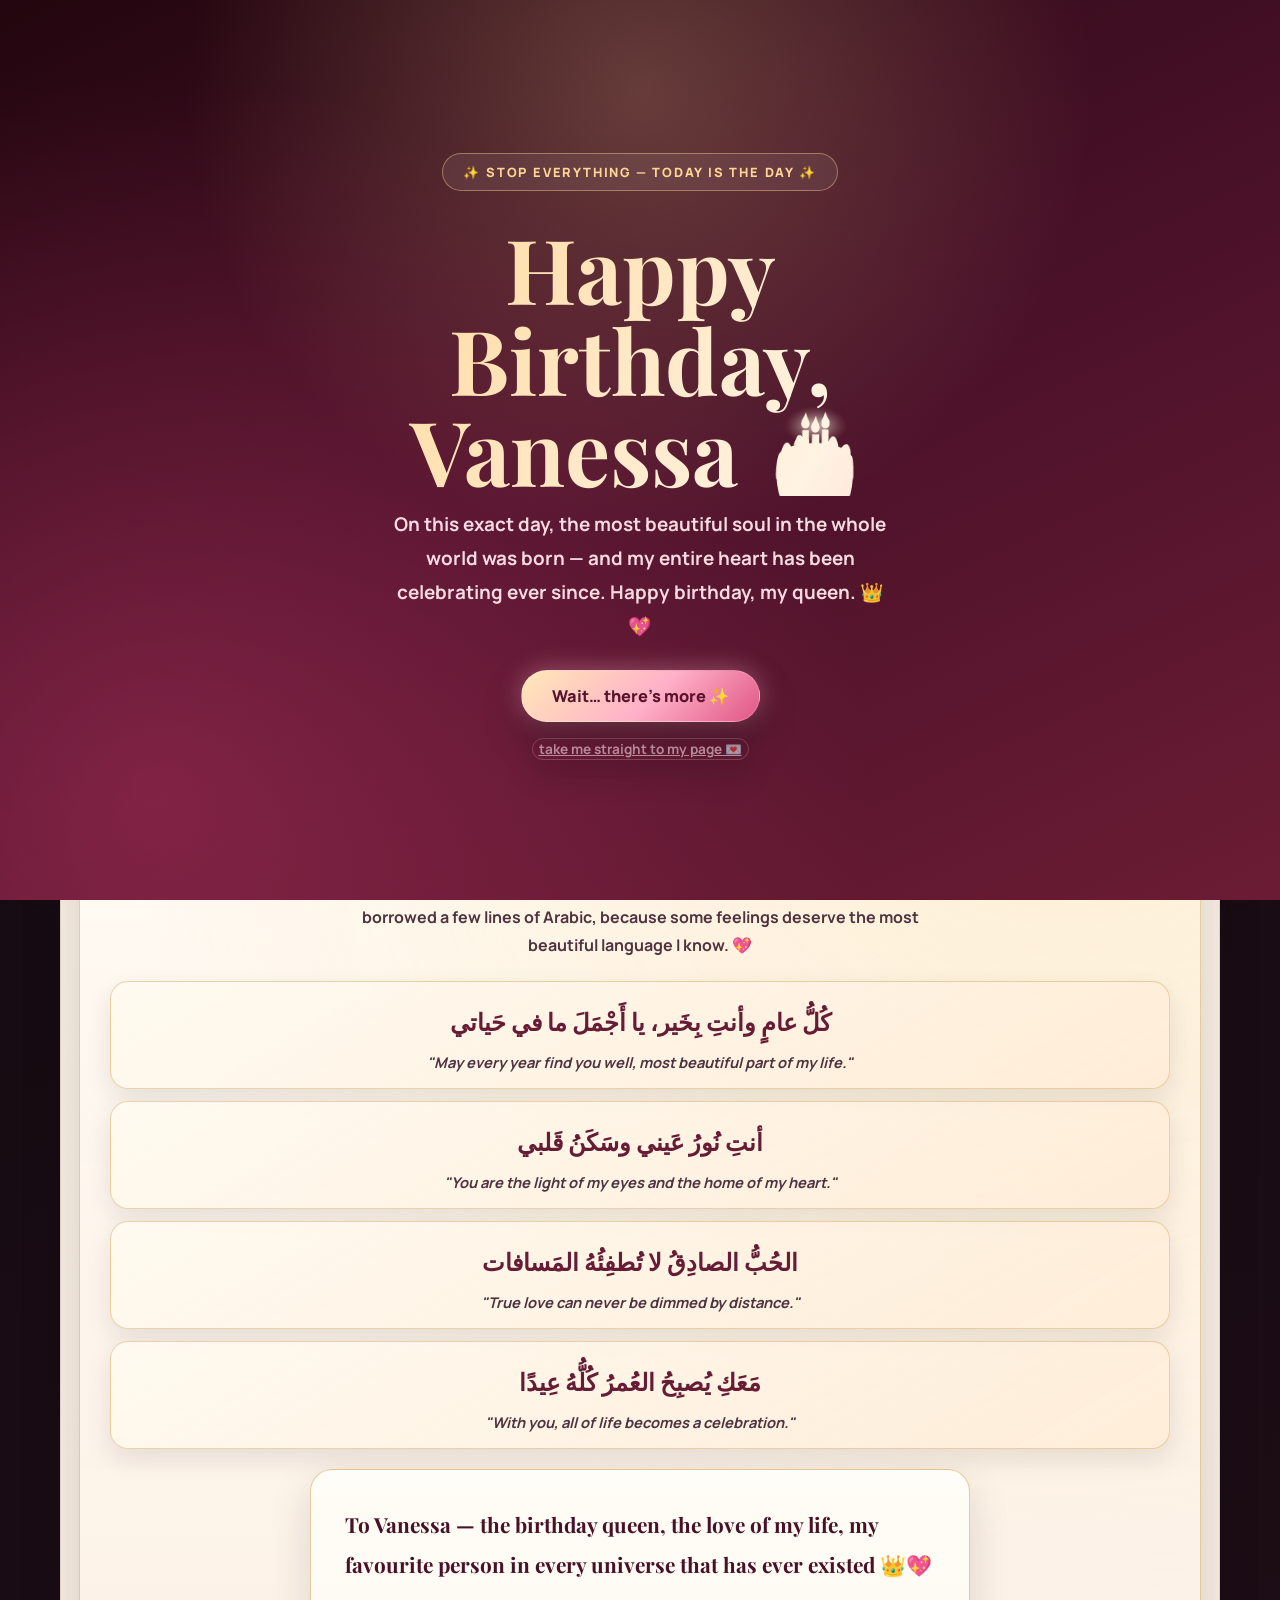
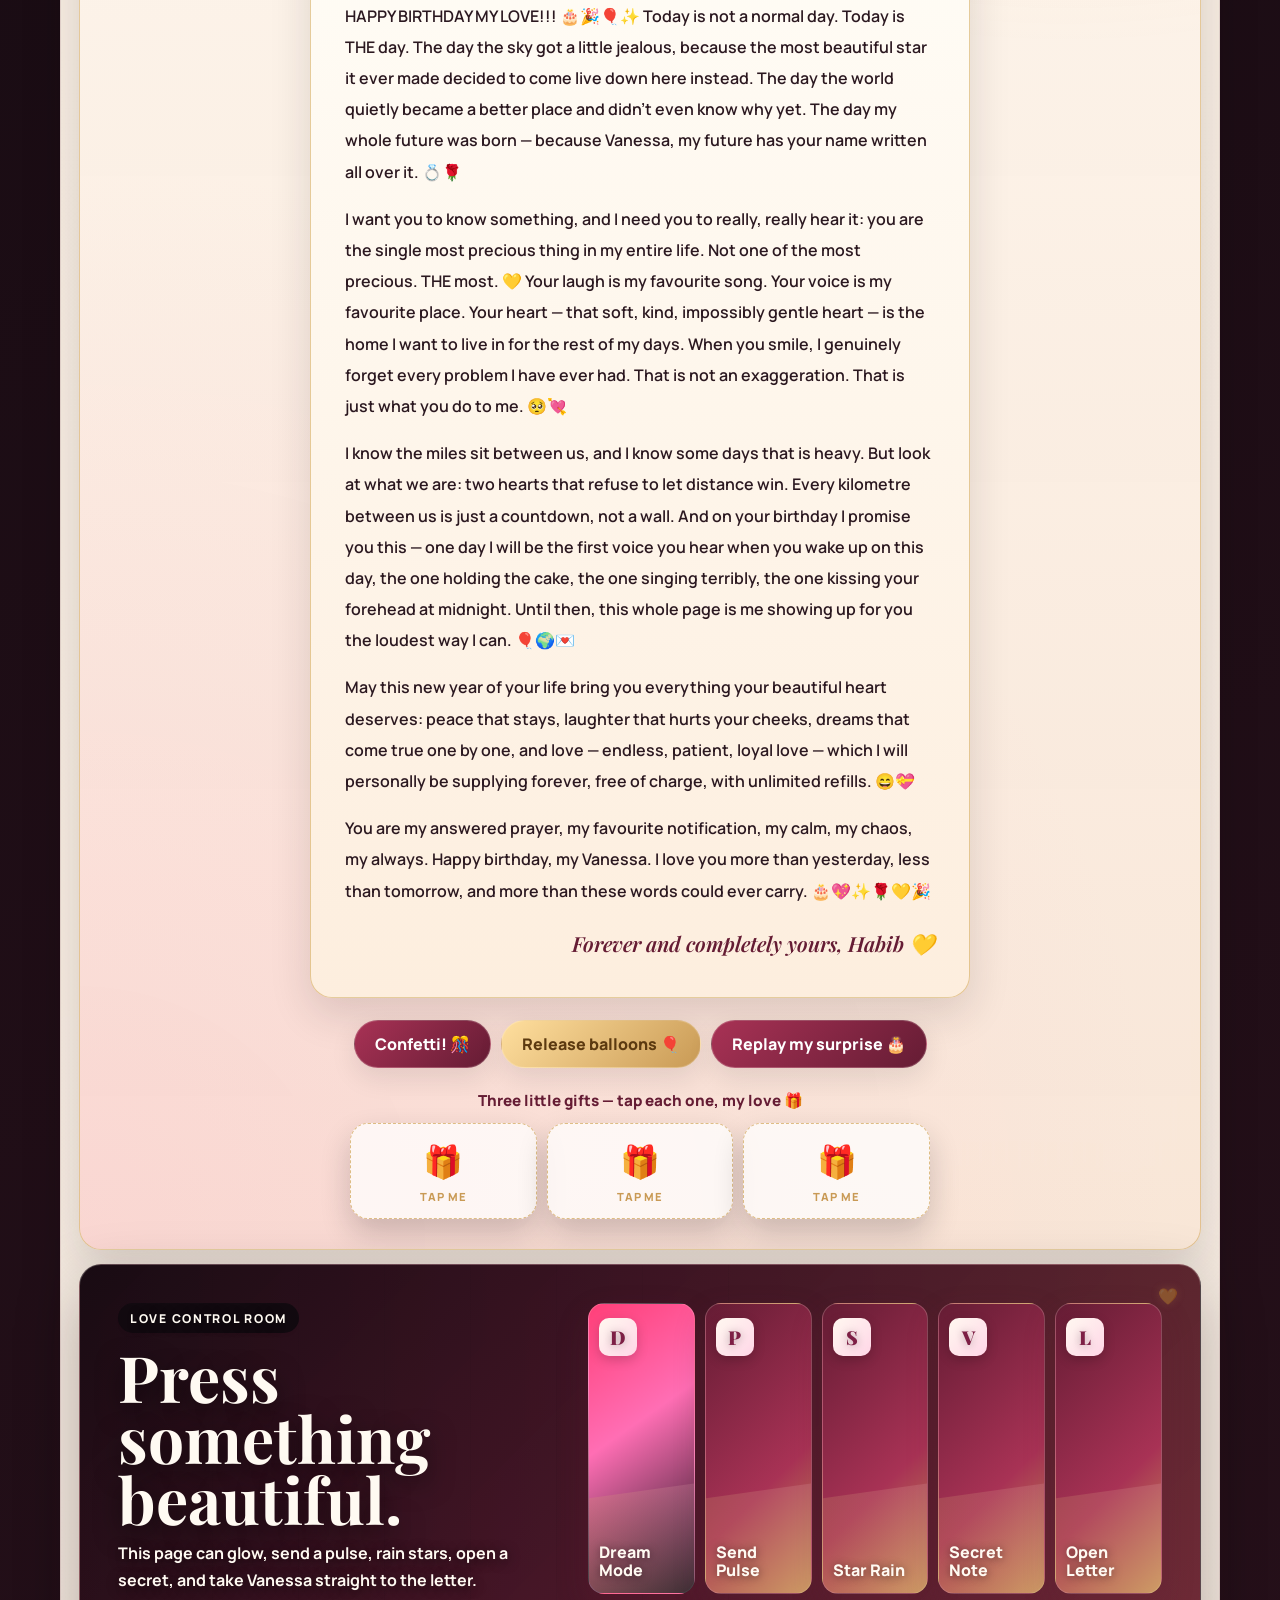
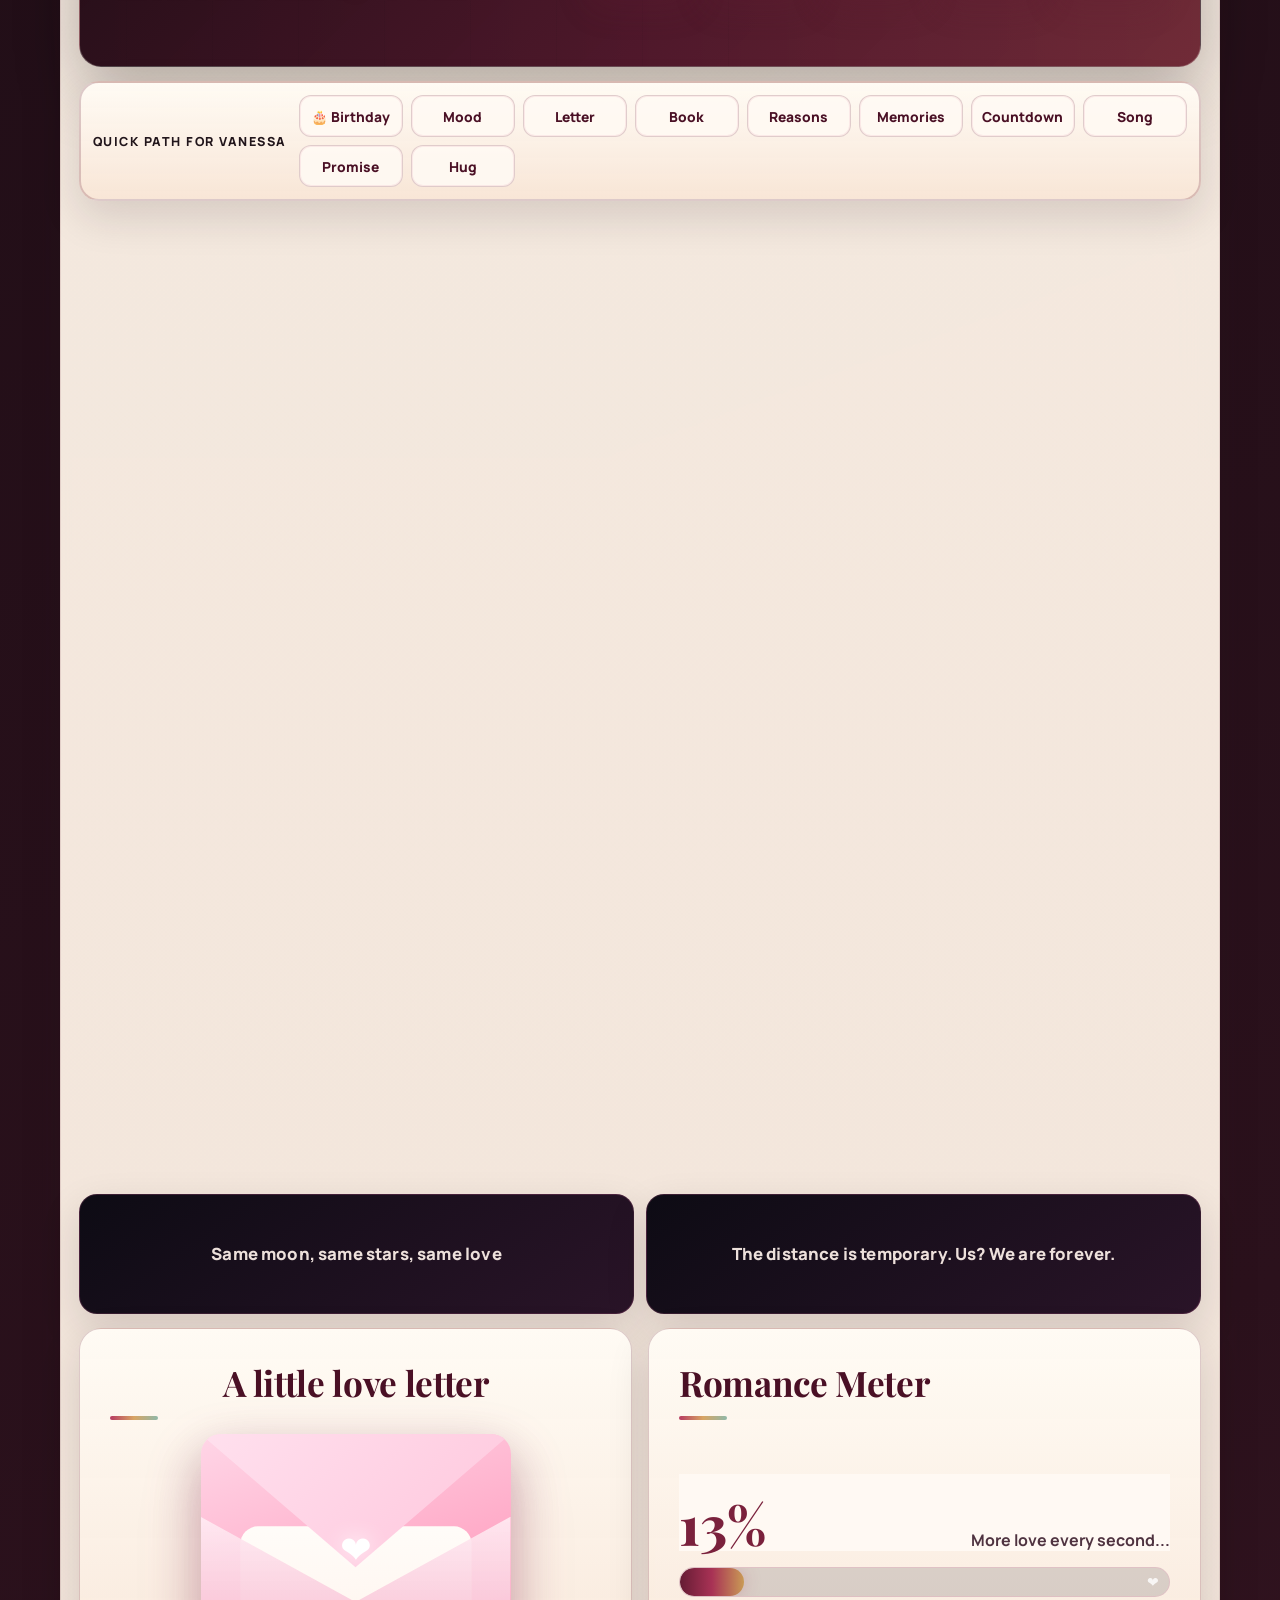
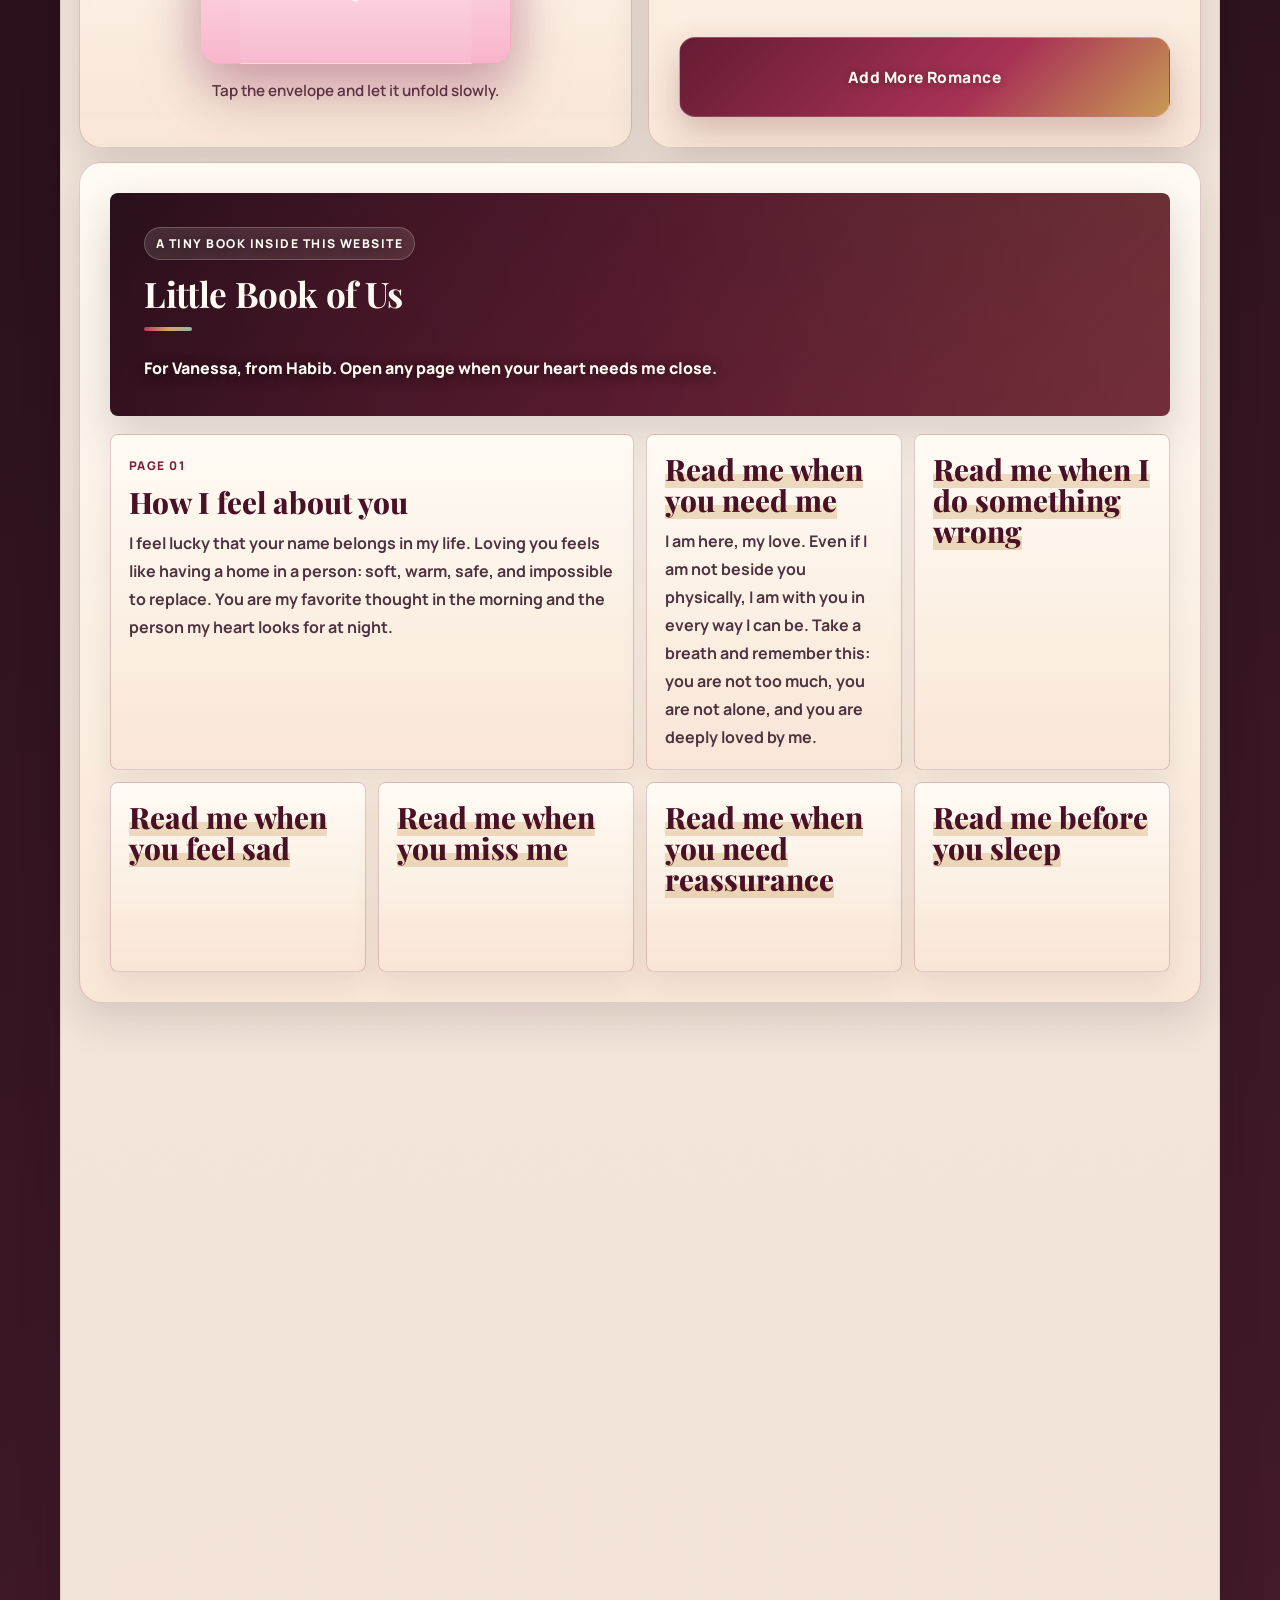
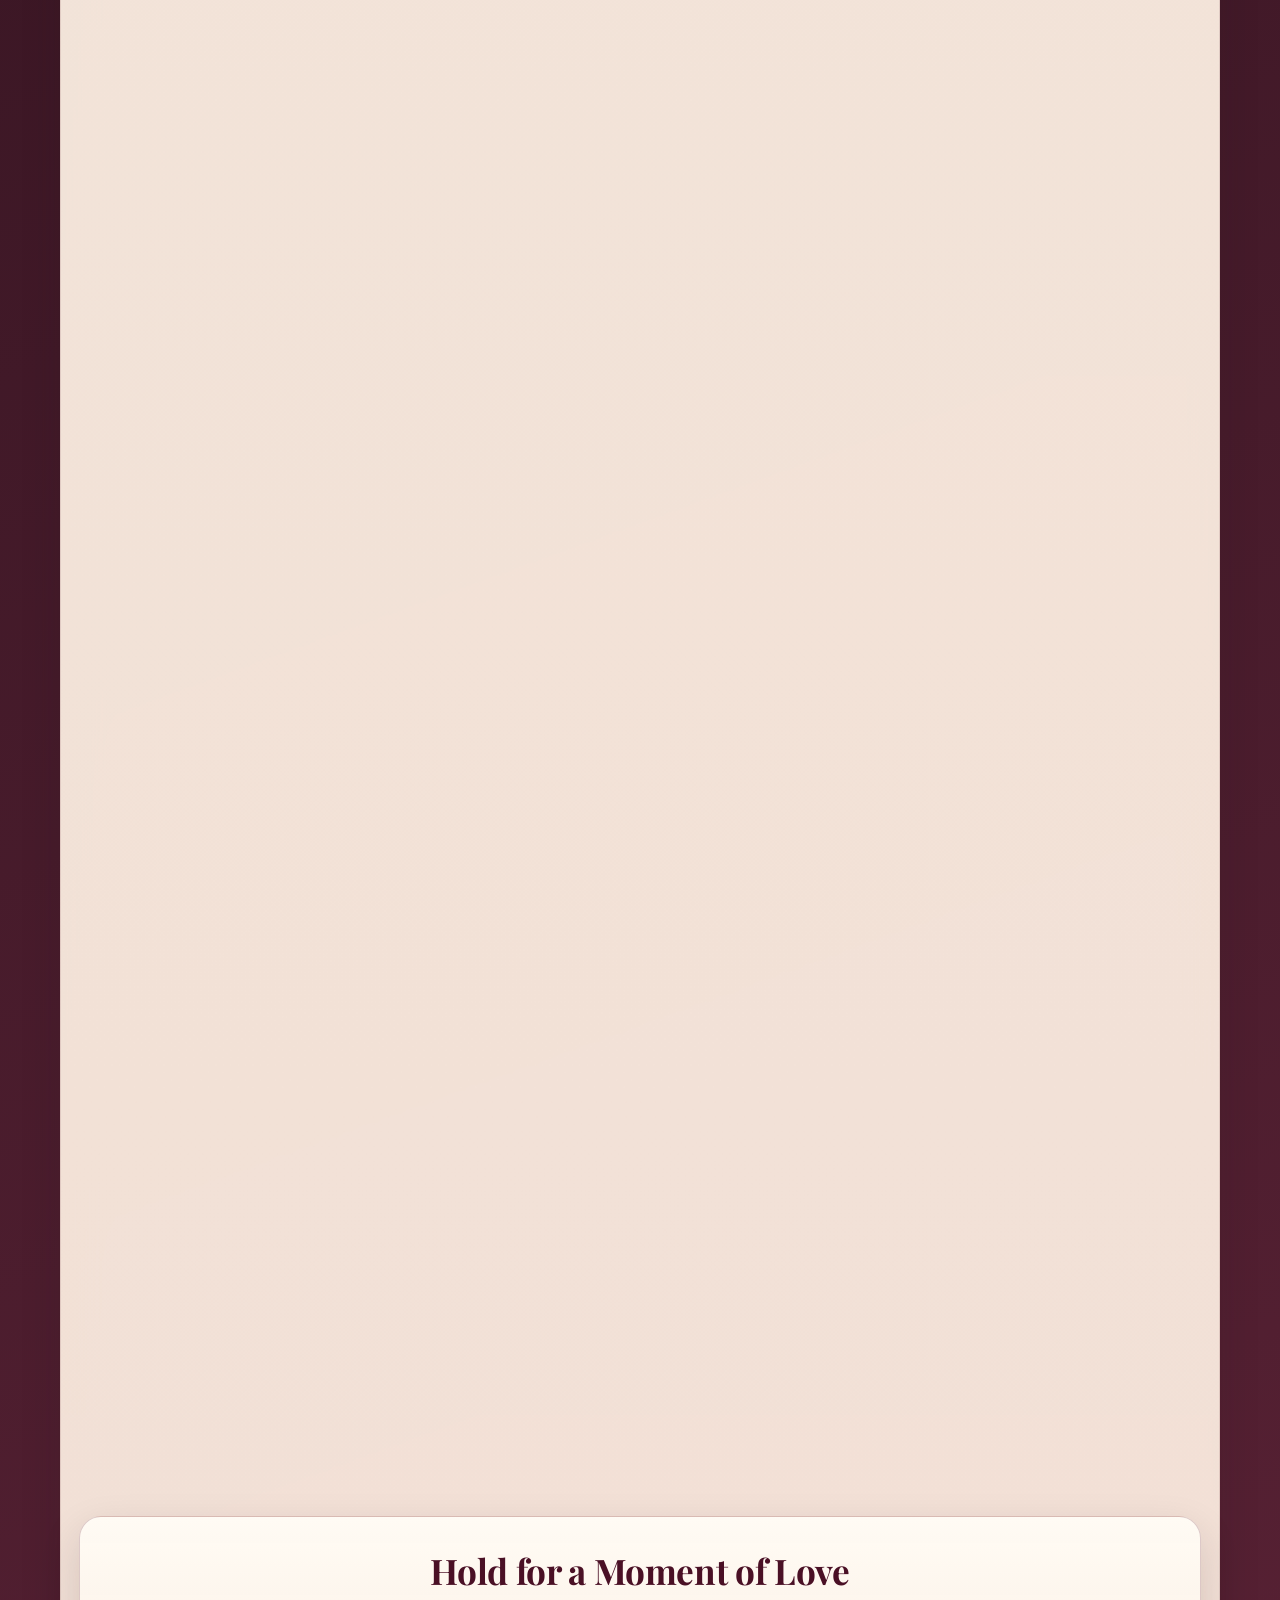
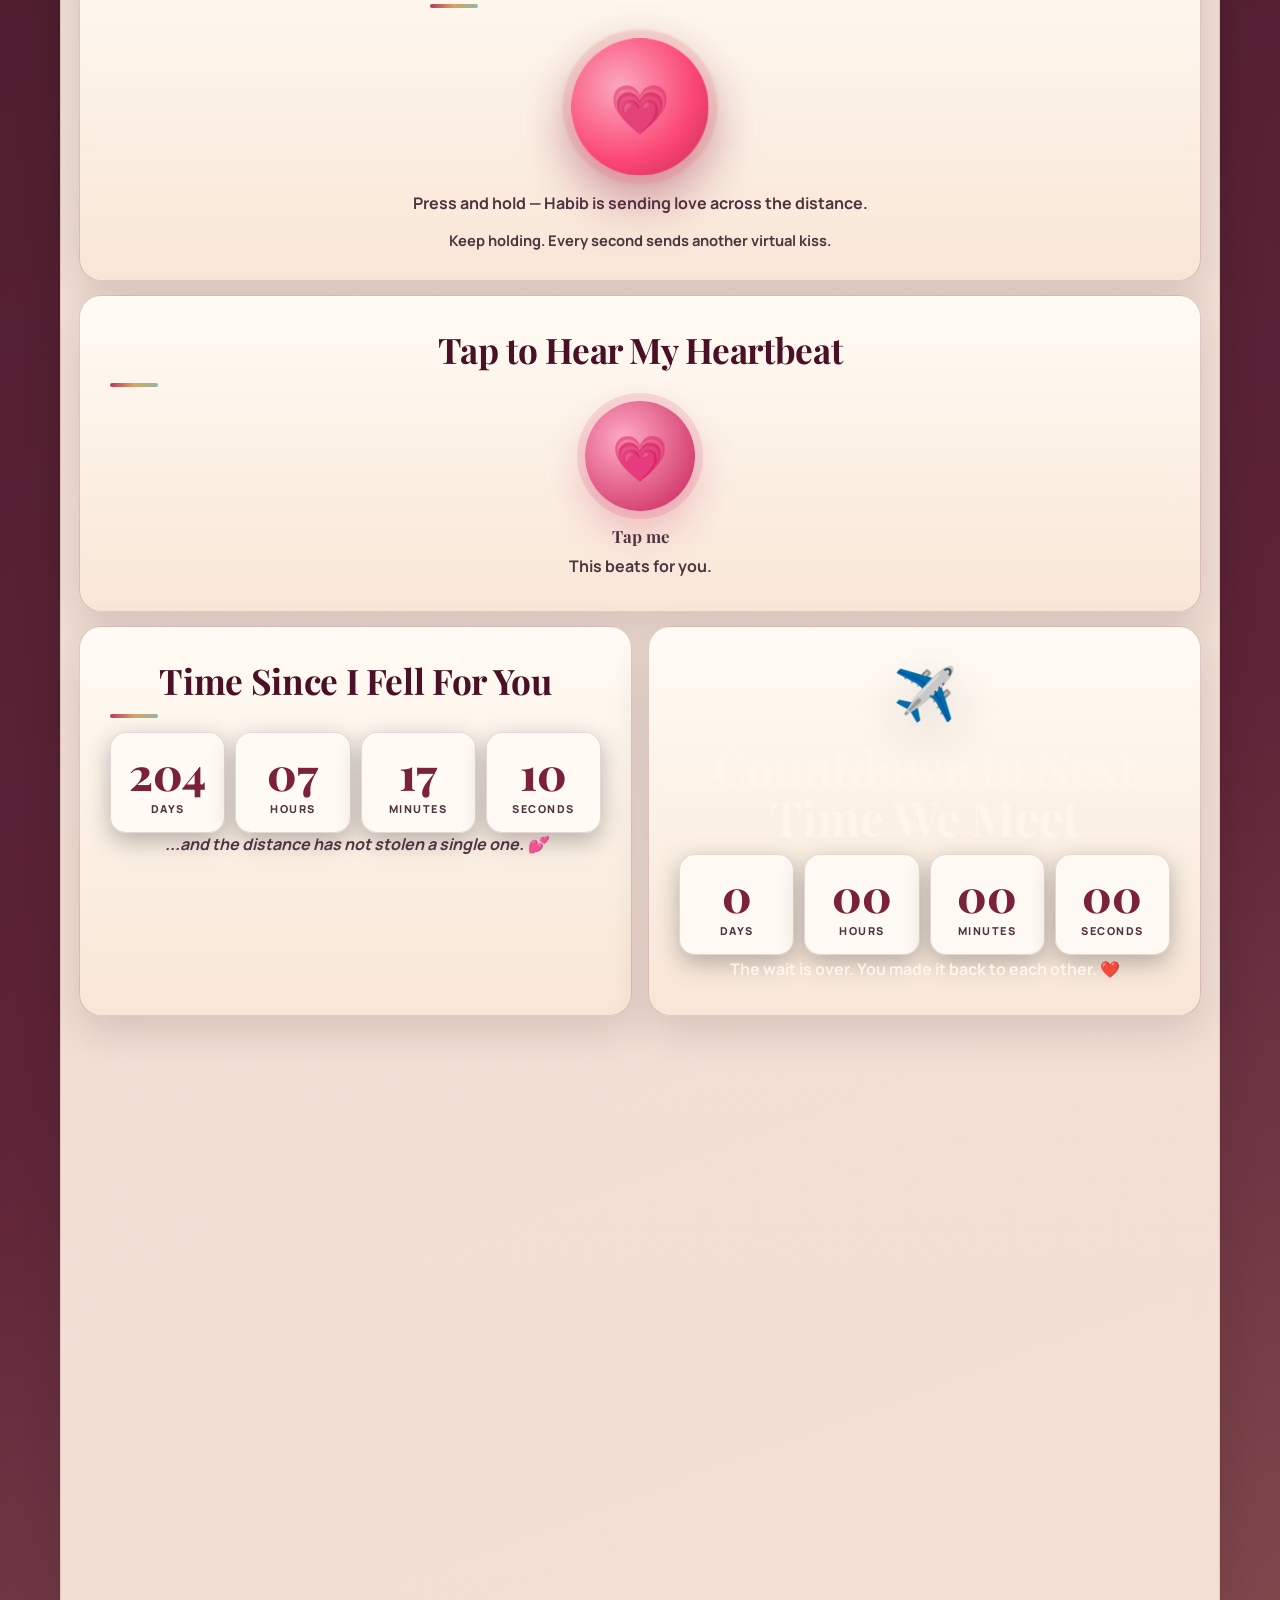
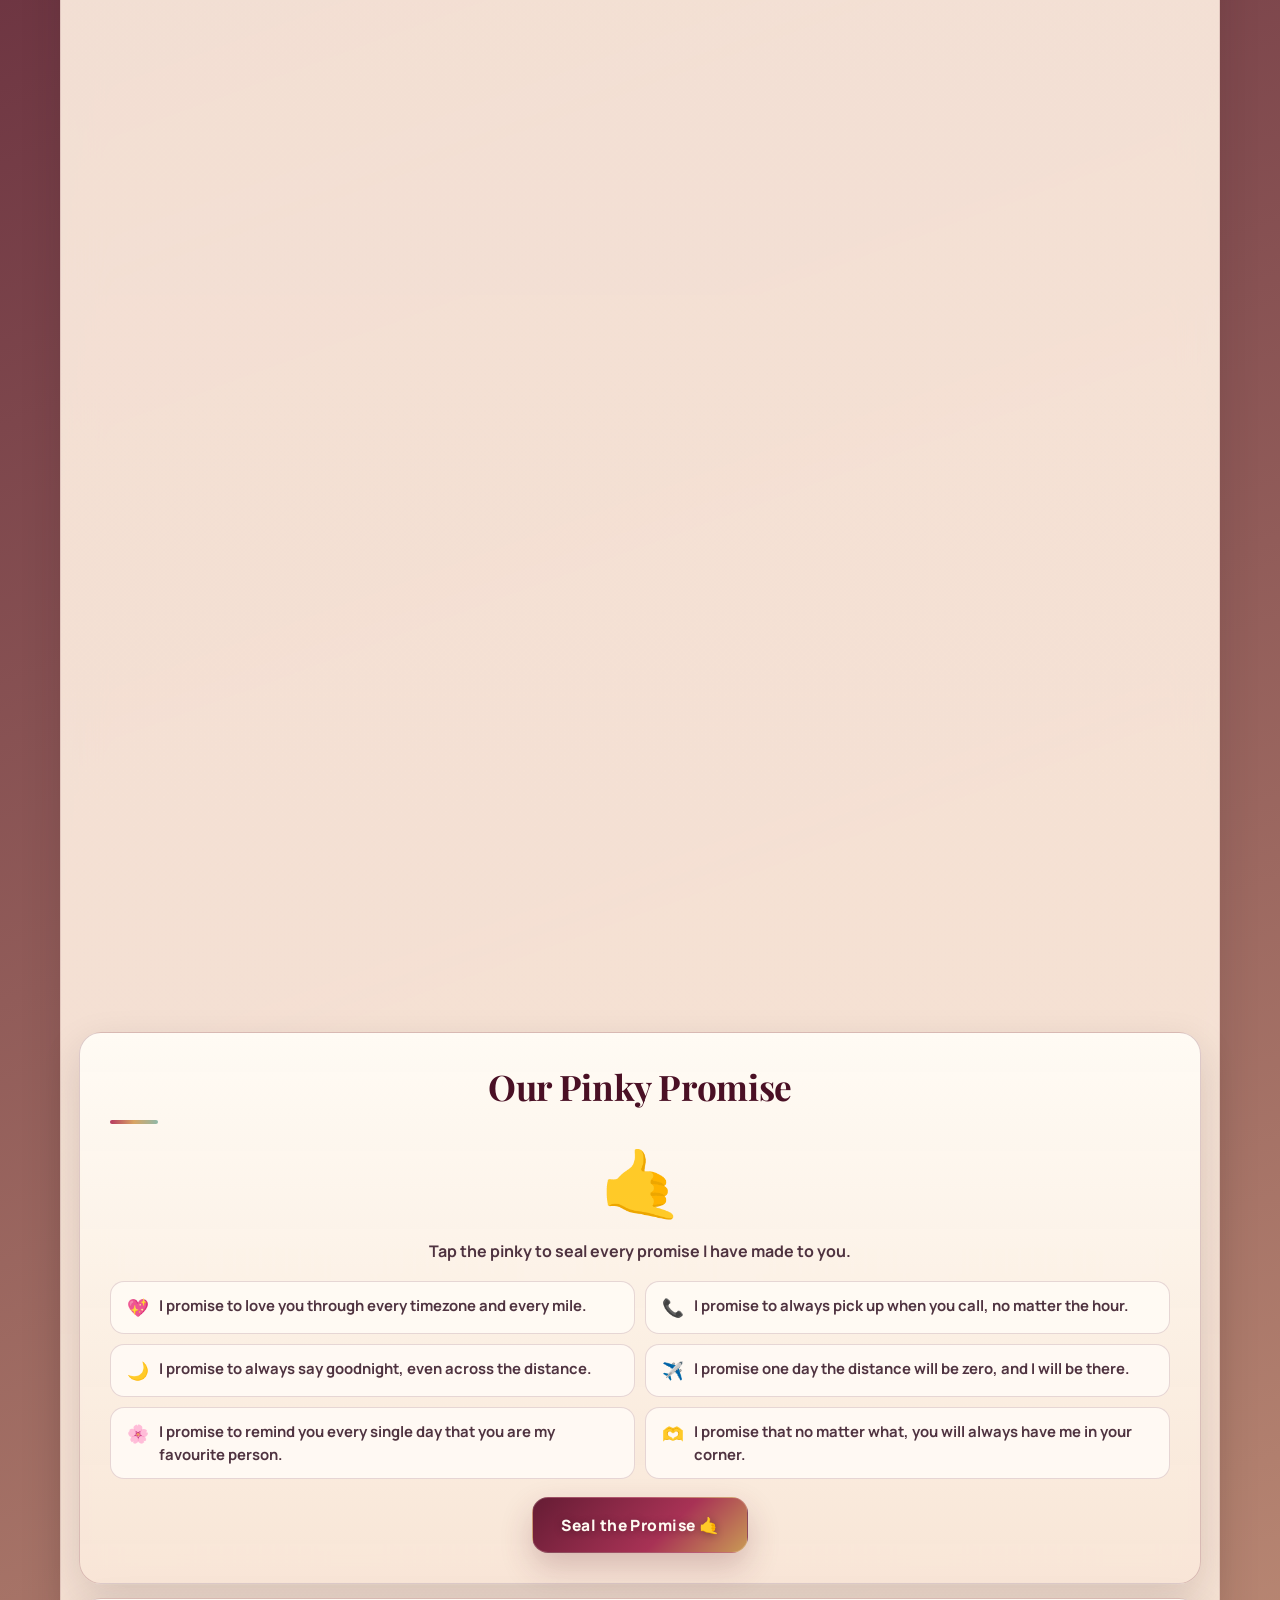
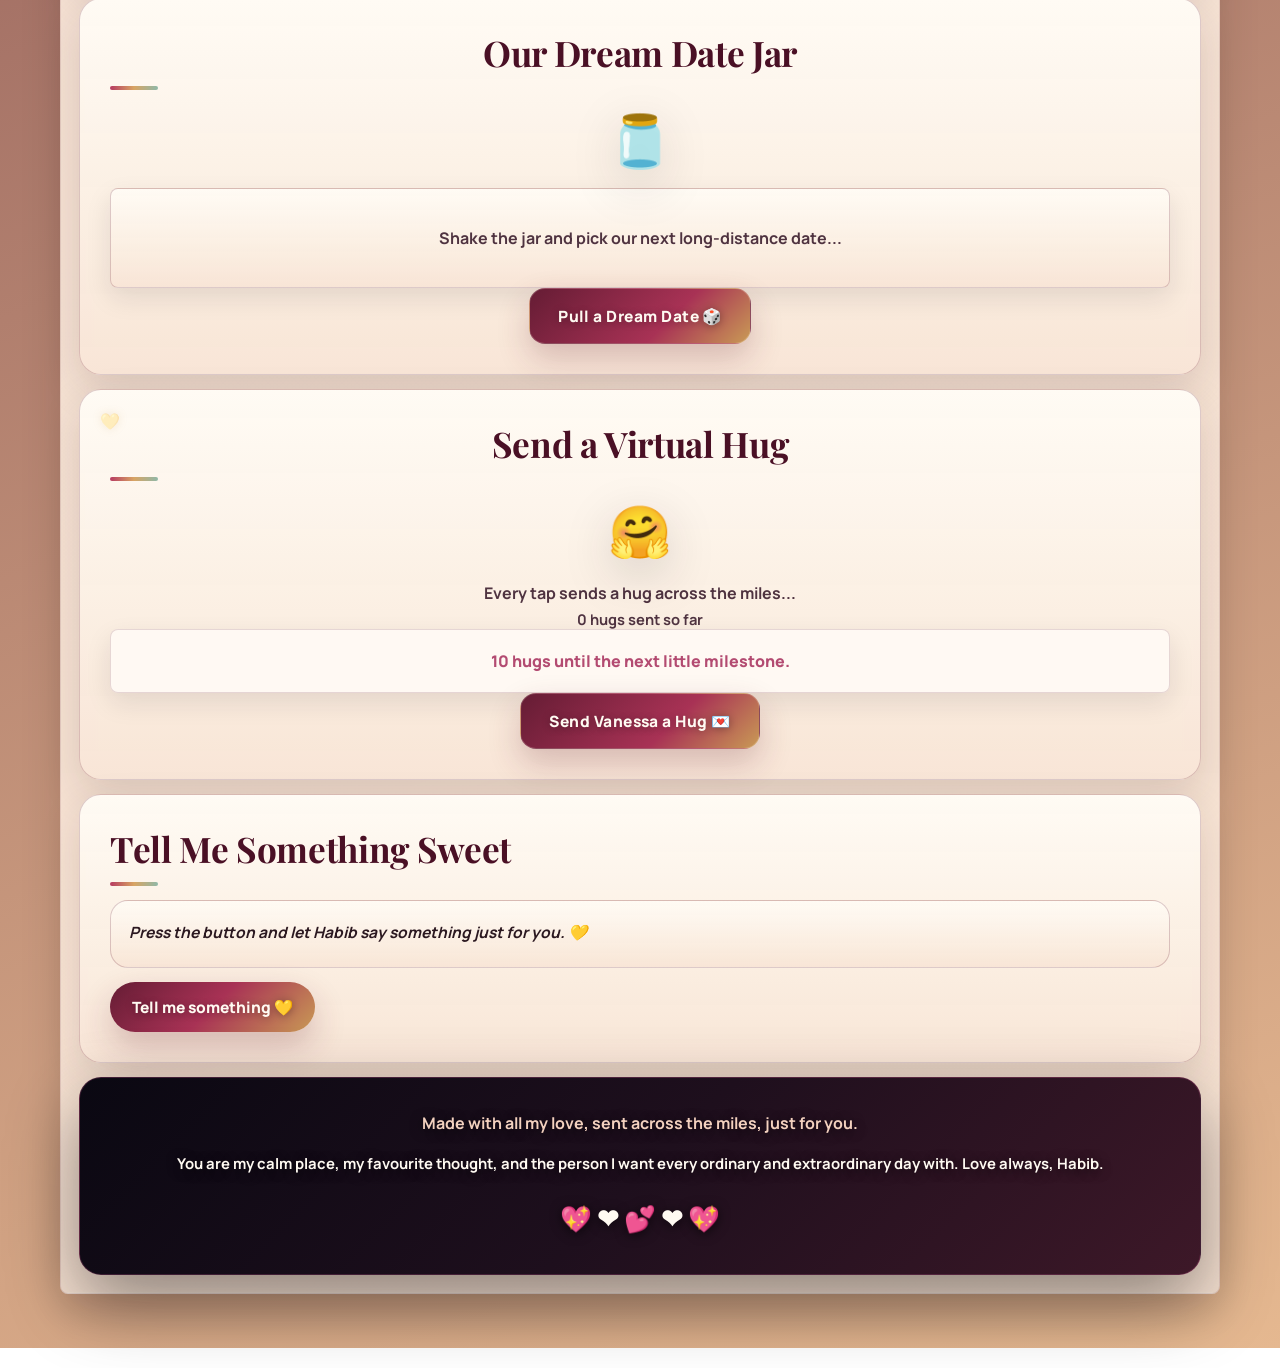
==== commit 4d9e3ecb: "Add birthday celebration: takeover slides, cake candles, Arabic-quote letter - Full-screen birthday " ====
--- a/For My Vanessa.html
+++ b/For My Vanessa.html
@@ -2726,7 +2726,7 @@
             margin-bottom: 14px; overflow: hidden;
         }
         .const-star-btn {
-            position: absolute; width: 30px; height: 30px;
+            position: absolute; width: 44px; height: 44px;
             border-radius: 50%; background: none; border: none;
             cursor: pointer; padding: 0;
             transform: translate(-50%, -50%);
@@ -2827,6 +2827,415 @@
             .hearts-counter { bottom: 74px; left: 14px; font-size: 0.7rem; }
             .heartbeat-btn { width: 96px; height: 96px; font-size: 2.5rem; }
             .constellation-field { max-height: 210px; }
+        }
+    </style>
+    <style>
+        /* Final clarity pass: stronger contrast for every readable surface. */
+        :root {
+            --text: #2b1820;
+            --text-soft: #4f3340;
+            --heading: #4a1025;
+            --cream: #fffaf2;
+            --focus-ring: #ffe8a8;
+        }
+
+        body,
+        .panel,
+        .phrase,
+        .mobile-note,
+        .quick-nav,
+        .book-page,
+        .polaroid,
+        .date-card,
+        .reason-display,
+        .poem-display,
+        .tw-display,
+        .compliment-display,
+        .all-hearts-inner,
+        .heart-tooltip,
+        .rain-note,
+        .pet-bubble,
+        .star-caught-msg,
+        .hold-burst-msg,
+        .forever-message {
+            color: var(--text) !important;
+        }
+
+        .panel,
+        .phrase,
+        .mobile-note,
+        .quick-nav,
+        .book-page,
+        .polaroid,
+        .date-card,
+        .reason-display,
+        .poem-display,
+        .tw-display,
+        .compliment-display,
+        .all-hearts-inner,
+        .heart-tooltip,
+        .rain-note,
+        .pet-bubble,
+        .star-caught-msg,
+        .hold-burst-msg,
+        .forever-message {
+            background: linear-gradient(180deg, rgba(255, 251, 244, 0.99), rgba(248, 229, 214, 0.96)) !important;
+            border-color: rgba(101, 28, 52, 0.22) !important;
+        }
+
+        .panel-title,
+        .greeting-text,
+        .countdown-text,
+        .song-title,
+        .forever-title,
+        .book-page h3,
+        .book-page summary,
+        .mobile-note h2,
+        .command-copy h2 {
+            color: var(--heading) !important;
+            -webkit-text-fill-color: currentColor !important;
+            background: none !important;
+            text-shadow: none !important;
+        }
+
+        .hero,
+        .love-command,
+        .book-cover,
+        .forever-overlay,
+        .constellation-panel,
+        .constellation-field,
+        .footer {
+            color: var(--cream) !important;
+        }
+
+        .love-command {
+            background:
+                linear-gradient(135deg, rgba(18, 10, 16, 0.92), rgba(101, 28, 52, 0.88)),
+                linear-gradient(90deg, #651c34, #a83255, #c99a55) !important;
+            border-color: rgba(255, 250, 242, 0.24) !important;
+            box-shadow: 0 24px 64px rgba(18, 10, 16, 0.28) !important;
+        }
+
+        .hero .eyebrow,
+        .hero-note,
+        .love-banner span,
+        .command-kicker,
+        .command-copy p,
+        .secret-strip,
+        .book-cover .panel-title,
+        .book-intro,
+        .book-kicker,
+        .constellation-hint,
+        .constellation-msg,
+        .footer,
+        .footer-note {
+            color: var(--cream) !important;
+            -webkit-text-fill-color: currentColor !important;
+            text-shadow: 0 2px 12px rgba(0, 0, 0, 0.62);
+        }
+
+        .name,
+        .love-command h2 {
+            color: var(--cream) !important;
+            -webkit-text-fill-color: currentColor !important;
+            background: none !important;
+            text-shadow: 0 8px 26px rgba(0, 0, 0, 0.56) !important;
+        }
+
+        .love-command .command-btn span:last-child {
+            color: var(--cream) !important;
+            -webkit-text-fill-color: currentColor !important;
+            text-shadow: 0 1px 8px rgba(0, 0, 0, 0.5);
+        }
+
+        .greeting-sub,
+        .mood-sub,
+        .mood-response,
+        .letter-hint,
+        .hidden-letter,
+        .forever-copy,
+        .forever-note,
+        .reason-text,
+        .reason-counter,
+        .polaroid-caption,
+        .polaroid-date,
+        .wish-hint,
+        .wish-display,
+        .hold-hint,
+        .hold-tip,
+        .heartbeat-label,
+        .heartbeat-msg,
+        .timer-tagline,
+        .timer-label,
+        .countdown-sub,
+        .song-caption,
+        .pinky-text,
+        .pinky-promise-item,
+        .hug-message,
+        .hug-counter,
+        .hug-milestone,
+        .all-hearts-inner p {
+            color: var(--text-soft) !important;
+        }
+
+        .command-btn,
+        .mood-btn,
+        .meter-button,
+        .forever-button,
+        .reason-button,
+        .poem-button,
+        .date-button,
+        .hug-button,
+        .compliment-btn,
+        .tw-btn,
+        .pinky-button,
+        .close-forever,
+        .all-hearts-inner button {
+            color: var(--cream) !important;
+            -webkit-text-fill-color: currentColor !important;
+            text-shadow: 0 1px 8px rgba(0, 0, 0, 0.32);
+        }
+
+        .quick-nav a,
+        .mood-btn {
+            color: var(--heading) !important;
+            background: rgba(255, 250, 244, 0.92) !important;
+            border-color: rgba(101, 28, 52, 0.2) !important;
+        }
+
+        .quick-nav a:hover,
+        .quick-nav a:focus-visible,
+        .mood-btn:hover,
+        .mood-btn:focus-visible,
+        .mood-btn.active {
+            color: var(--cream) !important;
+            background: linear-gradient(135deg, #651c34, #a83255) !important;
+        }
+
+        .timer-unit,
+        .meter-stats,
+        .hug-milestone,
+        .pinky-promise-item {
+            background: rgba(255, 250, 244, 0.96) !important;
+            border-color: rgba(101, 28, 52, 0.16) !important;
+        }
+
+        .timer-number,
+        .meter-percent,
+        .page-number {
+            color: #7a213c !important;
+        }
+
+        a:focus-visible,
+        button:focus-visible,
+        [role="button"]:focus-visible,
+        [tabindex]:focus-visible {
+            outline: 3px solid var(--focus-ring) !important;
+            outline-offset: 4px !important;
+        }
+
+        @media (max-width: 699px) {
+            .command-actions,
+            .mood-options,
+            .quick-nav-links {
+                gap: 10px !important;
+            }
+
+            .command-btn,
+            .mood-btn,
+            .meter-button,
+            .forever-button,
+            .reason-button,
+            .poem-button,
+            .date-button,
+            .hug-button,
+            .compliment-btn,
+            .tw-btn,
+            .pinky-button {
+                white-space: normal !important;
+            }
+
+            .love-command .command-actions {
+                grid-template-columns: 1fr !important;
+            }
+
+            .love-command .command-btn,
+            .love-command .command-btn.primary {
+                min-height: 72px !important;
+                grid-template-columns: 42px minmax(0, 1fr) !important;
+                align-content: center !important;
+                align-items: center !important;
+                gap: 12px !important;
+            }
+
+            .love-command .command-btn span:last-child {
+                min-width: 0 !important;
+                overflow-wrap: anywhere !important;
+                line-height: 1.15 !important;
+            }
+        }
+    </style>
+    <style>
+        /* ═══════════════ 🎂 BIRTHDAY EDITION — styles ═══════════════ */
+        body.bday-open { overflow: hidden; }
+
+        .bday-overlay {
+            position: fixed; inset: 0; z-index: 900; display: none; place-items: center;
+            overflow: hidden; padding: 22px;
+            background:
+                radial-gradient(circle at 50% 10%, rgba(255, 214, 150, 0.24), transparent 44%),
+                radial-gradient(circle at 12% 88%, rgba(199, 57, 104, 0.42), transparent 52%),
+                linear-gradient(155deg, #23060f 0%, #4a1129 52%, #6b1c34 100%);
+        }
+        .bday-overlay.show { display: grid; animation: bdayFadeIn 0.9s ease both; }
+        .bday-overlay.leaving { opacity: 0; visibility: hidden; transition: opacity 0.9s ease, visibility 0.9s ease; }
+        @keyframes bdayFadeIn { from { opacity: 0; } to { opacity: 1; } }
+
+        .bday-slide { position: relative; z-index: 4; display: none; width: min(660px, 100%); text-align: center; color: #ffeff2; }
+        .bday-slide.active { display: block; animation: bdaySlideUp 0.9s cubic-bezier(0.22, 1, 0.36, 1) both; }
+        @keyframes bdaySlideUp { from { opacity: 0; transform: translateY(44px) scale(0.96); } to { opacity: 1; transform: none; } }
+
+        .bday-eyebrow {
+            display: inline-block; padding: 9px 20px; border-radius: 999px;
+            border: 1px solid rgba(255, 214, 150, 0.42); background: rgba(255, 255, 255, 0.07);
+            color: #ffd696; font-size: 0.8rem; font-weight: 800; letter-spacing: 0.14em; text-transform: uppercase;
+        }
+        .bday-title {
+            margin: 18px 0 12px; font-family: "Playfair Display", serif;
+            font-size: clamp(2.9rem, 13vw, 5.6rem); line-height: 1.02;
+            background: linear-gradient(120deg, #ffd696, #fff3e2 30%, #ff9dbb 55%, #ffd696 80%);
+            background-size: 300% 100%;
+            -webkit-background-clip: text; background-clip: text; color: transparent;
+            animation: bdayShimmer 5s linear infinite;
+        }
+        @keyframes bdayShimmer { to { background-position: 300% 0; } }
+        .bday-title-2 { margin: 0 0 4px; font-family: "Playfair Display", serif; font-size: clamp(1.7rem, 8vw, 2.6rem); color: #ffe1ec; }
+        .bday-sub { margin: 0 auto 26px; max-width: 500px; color: rgba(255, 231, 236, 0.94); font-size: clamp(1rem, 3.6vw, 1.18rem); font-weight: 700; line-height: 1.8; }
+        .bday-btn {
+            min-height: 52px; padding: 14px 30px; border-radius: 999px; cursor: pointer;
+            background: linear-gradient(135deg, #ffe9b8, #ffb0c8 55%, #e05585);
+            color: #58122b; font-weight: 900; font-size: 1.02rem;
+            box-shadow: 0 16px 36px rgba(0, 0, 0, 0.35), 0 0 26px rgba(255, 176, 200, 0.45);
+            transition: transform 0.2s ease, box-shadow 0.2s ease;
+        }
+        .bday-btn:hover { transform: translateY(-2px) scale(1.03); box-shadow: 0 20px 44px rgba(0, 0, 0, 0.4), 0 0 34px rgba(255, 176, 200, 0.6); }
+        .bday-skip { display: block; margin: 16px auto 0; background: none; color: rgba(255, 231, 236, 0.55); font-size: 0.85rem; font-weight: 700; text-decoration: underline; cursor: pointer; }
+
+        .bday-confetti-layer, .bday-balloon-layer { position: absolute; inset: 0; pointer-events: none; z-index: 1; overflow: hidden; }
+        .bday-page-layer { position: fixed; inset: 0; pointer-events: none; z-index: 890; overflow: hidden; }
+        .bday-confetti { position: absolute; top: -6vh; width: 10px; height: 16px; border-radius: 3px; opacity: 0; will-change: transform, opacity; }
+        @keyframes bdayFall {
+            0% { opacity: 0; transform: translate3d(0, -6vh, 0) rotate(0deg); }
+            8% { opacity: 1; }
+            100% { opacity: 0.9; transform: translate3d(var(--sway, 30px), 112vh, 0) rotate(var(--spin, 620deg)); }
+        }
+        .bday-balloon { position: absolute; bottom: -16vh; font-size: 2.5rem; opacity: 0; will-change: transform, opacity; }
+        @keyframes bdayRise {
+            0% { opacity: 0; transform: translate3d(0, 0, 0) rotate(-4deg); }
+            12% { opacity: 1; }
+            100% { opacity: 1; transform: translate3d(var(--sway, -44px), -135vh, 0) rotate(5deg); }
+        }
+
+        /* — the cake — */
+        .bday-cake { position: relative; width: min(270px, 74vw); height: 226px; margin: 16px auto 6px; filter: drop-shadow(0 18px 30px rgba(0, 0, 0, 0.35)); }
+        .bday-cake .cake-plate { position: absolute; bottom: 0; left: 50%; transform: translateX(-50%); width: 112%; height: 15px; border-radius: 999px; background: linear-gradient(180deg, #ffe9b8, #c8963a); }
+        .bday-cake .cake-layer { position: absolute; left: 50%; transform: translateX(-50%); border-radius: 13px; }
+        .bday-cake .cake-layer::before {
+            content: ""; position: absolute; top: 0; left: 0; right: 0; height: 16px;
+            border-radius: 13px 13px 0 0;
+            background: radial-gradient(circle at 8px 0, rgba(255, 244, 235, 0.95) 8px, transparent 9px);
+            background-size: 20px 18px; background-repeat: repeat-x;
+        }
+        .bday-cake .cake-bottom { bottom: 15px; width: 100%; height: 66px; background: linear-gradient(180deg, #a92a55 0%, #7c1839 100%); }
+        .bday-cake .cake-mid { bottom: 79px; width: 76%; height: 54px; background: linear-gradient(180deg, #e05585 0%, #b23260 100%); }
+        .bday-cake .cake-top { bottom: 131px; width: 54%; height: 44px; background: linear-gradient(180deg, #ffd8e5 0%, #f0a7c0 100%); }
+        .bday-candles { position: absolute; bottom: 173px; left: 50%; transform: translateX(-50%); display: flex; gap: 17px; z-index: 2; }
+        .bday-candle { position: relative; width: 13px; height: 48px; padding: 0; border: 0; border-radius: 7px; background: repeating-linear-gradient(45deg, #fff6ef 0 6px, #ffb0c8 6px 12px); cursor: pointer; }
+        .bday-flame {
+            position: absolute; left: 50%; top: -21px; width: 15px; height: 21px; transform: translateX(-50%);
+            border-radius: 50% 50% 50% 50% / 62% 62% 38% 38%;
+            background: radial-gradient(circle at 50% 72%, #fff6da, #ffce54 52%, #ff9d2e 82%, transparent);
+            box-shadow: 0 0 20px rgba(255, 206, 84, 0.9);
+            animation: bdayFlicker 0.45s ease-in-out infinite alternate;
+        }
+        @keyframes bdayFlicker { from { transform: translateX(-50%) scale(1) rotate(-4deg); } to { transform: translateX(-54%) scale(1.16) rotate(4deg); } }
+        .bday-candle.out .bday-flame { opacity: 0; box-shadow: none; animation: none; transition: opacity 0.25s ease; }
+        .bday-candle.out::after { content: "💨"; position: absolute; top: -30px; left: 50%; font-size: 0.9rem; animation: bdaySmoke 1.3s ease both; }
+        @keyframes bdaySmoke { from { opacity: 0.9; transform: translate(-50%, 0); } to { opacity: 0; transform: translate(-50%, -26px); } }
+        .bday-cake-msg { margin: 14px auto 18px; max-width: 430px; color: rgba(255, 231, 236, 0.94); font-weight: 800; font-size: 1.02rem; line-height: 1.65; }
+
+        /* — birthday letter panel — */
+        .bday-panel { position: relative; overflow: hidden; text-align: center; border-color: rgba(200, 150, 58, 0.45) !important; }
+        .bday-panel::before {
+            content: ""; position: absolute; inset: 0; pointer-events: none;
+            background:
+                radial-gradient(circle at 88% 0%, rgba(255, 205, 120, 0.24), transparent 40%),
+                radial-gradient(circle at 0% 100%, rgba(255, 157, 187, 0.22), transparent 45%);
+        }
+        .bday-badge {
+            display: inline-flex; align-items: center; gap: 8px; padding: 10px 22px; border-radius: 999px;
+            background: linear-gradient(135deg, rgba(200, 150, 58, 0.16), rgba(199, 57, 104, 0.14));
+            border: 1px solid rgba(200, 150, 58, 0.42);
+            color: var(--rose-deep); font-weight: 900; letter-spacing: 0.08em; text-transform: uppercase; font-size: 0.78rem;
+        }
+        .bday-panel-title { margin: 14px 0 8px; font-family: "Playfair Display", serif; color: var(--heading); font-size: clamp(2rem, 9vw, 3.1rem); line-height: 1.08; position: relative; }
+        .bday-panel-sub { margin: 0 auto 22px; max-width: 580px; color: var(--text-soft); font-weight: 700; line-height: 1.75; position: relative; }
+        .bday-quotes { display: grid; gap: 12px; margin: 0 0 20px; position: relative; }
+        .bday-quote {
+            padding: 16px 18px; border-radius: 18px; border: 1px solid rgba(200, 150, 58, 0.38);
+            background: linear-gradient(150deg, rgba(255, 250, 240, 0.96), rgba(255, 236, 214, 0.82));
+            box-shadow: var(--shadow-sm);
+        }
+        .bday-quote .ar { display: block; direction: rtl; font-size: 1.5rem; line-height: 2; color: var(--rose-deep); font-weight: 700; }
+        .bday-quote .en { display: block; margin-top: 6px; color: var(--text-soft); font-size: 0.92rem; font-weight: 700; font-style: italic; }
+        .bday-letter {
+            position: relative; margin: 0 auto 22px; padding: clamp(20px, 5vw, 34px); max-width: 660px; text-align: left;
+            border-radius: 22px; border: 1px solid rgba(200, 150, 58, 0.48);
+            background: linear-gradient(180deg, #fffdf7, #fdeede);
+            box-shadow: var(--shadow-md); color: var(--text); line-height: 1.95; font-weight: 600;
+        }
+        .bday-letter p { margin: 0 0 16px; }
+        .bday-letter p:last-child { margin-bottom: 0; }
+        .bday-letter .letter-open { font-family: "Playfair Display", serif; font-size: 1.3rem; color: var(--heading); font-weight: 700; }
+        .bday-letter .letter-sign { margin-top: 4px; text-align: right; font-family: "Playfair Display", serif; font-style: italic; font-size: 1.3rem; color: var(--rose-deep); }
+        .bday-actions { position: relative; display: flex; flex-wrap: wrap; justify-content: center; gap: 10px; margin-bottom: 22px; }
+        .bday-action-btn {
+            min-height: 48px; padding: 12px 20px; border-radius: 999px; cursor: pointer;
+            background: linear-gradient(135deg, var(--rose), var(--rose-deep)); color: #fff;
+            font-weight: 900; box-shadow: var(--shadow-sm); transition: transform 0.2s ease;
+        }
+        .bday-action-btn:hover { transform: translateY(-2px) scale(1.02); }
+        .bday-action-btn.gold { background: linear-gradient(135deg, #ffdf9e, var(--gold)); color: #5c3a10; }
+
+        .bday-gifts { position: relative; display: grid; grid-template-columns: repeat(3, minmax(0, 1fr)); gap: 10px; max-width: 580px; margin: 0 auto; }
+        .bday-gifts-title { position: relative; margin: 0 0 12px; color: var(--rose-deep); font-weight: 900; font-size: 0.95rem; }
+        .bday-gift {
+            min-height: 96px; display: grid; place-items: center; align-content: center; gap: 6px; padding: 12px 8px;
+            border-radius: 18px; border: 1.5px dashed rgba(200, 150, 58, 0.6);
+            background: rgba(255, 255, 255, 0.75); cursor: pointer; font-size: 2rem;
+            transition: transform 0.2s ease;
+        }
+        .bday-gift:hover { transform: translateY(-3px) rotate(-2deg); }
+        .bday-gift .gift-hint { font-size: 0.7rem; font-weight: 900; letter-spacing: 0.08em; text-transform: uppercase; color: var(--gold); }
+        .bday-gift.open { cursor: default; font-size: 1rem; animation: pop-in 0.5s ease both; border-style: solid; }
+        .bday-gift.open .gift-msg { color: var(--text-soft); font-weight: 800; font-size: 0.86rem; line-height: 1.5; }
+
+        .bday-fab {
+            position: fixed; bottom: 22px; right: 18px; z-index: 62;
+            width: 52px; height: 52px; border-radius: 50%; cursor: pointer;
+            display: flex; align-items: center; justify-content: center; font-size: 1.45rem;
+            background: linear-gradient(135deg, #ffe9b8, #ffb0c8);
+            border: 2px solid rgba(255, 247, 236, 0.55);
+            box-shadow: 0 6px 22px rgba(180, 80, 120, 0.45);
+            animation: float-bob 3s ease-in-out infinite;
+        }
+
+        @media (max-width: 520px) {
+            .bday-gifts { grid-template-columns: 1fr; }
+            .bday-fab { width: 46px; height: 46px; font-size: 1.3rem; bottom: 18px; right: 14px; }
+        }
+        @media (prefers-reduced-motion: reduce) {
+            .bday-confetti, .bday-balloon, .bday-flame, .bday-title, .bday-fab { animation: none !important; }
         }
     </style>
 </head>
@@ -2849,6 +3258,55 @@
                     <div class="love-banner"><span>I love you, endlessly</span></div>
                     <p class="hero-note">A little corner of the internet built by Habib, because even though the miles keep us apart, nothing in this world could ever keep my heart from yours. You are my favourite everything.</p>
                 </header>
+
+                <!-- 🎂 BIRTHDAY LETTER — the crown of the page -->
+                <section class="panel bday-panel reveal" id="birthdayPanel" aria-labelledby="bdayPanelTitle">
+                    <div class="bday-badge">🎂 The most important day of the whole year 🎂</div>
+                    <h2 class="bday-panel-title" id="bdayPanelTitle">Happy Birthday, My Vanessa 👑🎉</h2>
+                    <p class="bday-panel-sub">Today the world celebrates the day its most beautiful soul arrived. I could never fit what you mean to me into words, but I wrote you a letter and borrowed a few lines of Arabic, because some feelings deserve the most beautiful language I know. 💖</p>
+
+                    <div class="bday-quotes" aria-label="Arabic love quotes for Vanessa">
+                        <div class="bday-quote">
+                            <span class="ar">كُلُّ عامٍ وأنتِ بِخَير، يا أَجْمَلَ ما في حَياتي</span>
+                            <span class="en">"May every year find you well, most beautiful part of my life."</span>
+                        </div>
+                        <div class="bday-quote">
+                            <span class="ar">أنتِ نُورُ عَيني وسَكَنُ قَلبي</span>
+                            <span class="en">"You are the light of my eyes and the home of my heart."</span>
+                        </div>
+                        <div class="bday-quote">
+                            <span class="ar">الحُبُّ الصادِقُ لا تُطفِئُهُ المَسافات</span>
+                            <span class="en">"True love can never be dimmed by distance."</span>
+                        </div>
+                        <div class="bday-quote">
+                            <span class="ar">مَعَكِ يُصبِحُ العُمرُ كُلُّهُ عِيدًا</span>
+                            <span class="en">"With you, all of life becomes a celebration."</span>
+                        </div>
+                    </div>
+
+                    <div class="bday-letter">
+                        <p class="letter-open">To Vanessa — the birthday queen, the love of my life, my favourite person in every universe that has ever existed 👑💖</p>
+                        <p>HAPPY BIRTHDAY MY LOVE!!! 🎂🎉🎈✨ Today is not a normal day. Today is THE day. The day the sky got a little jealous, because the most beautiful star it ever made decided to come live down here instead. The day the world quietly became a better place and didn't even know why yet. The day my whole future was born — because Vanessa, my future has your name written all over it. 💍🌹</p>
+                        <p>I want you to know something, and I need you to really, really hear it: you are the single most precious thing in my entire life. Not one of the most precious. THE most. 💛 Your laugh is my favourite song. Your voice is my favourite place. Your heart — that soft, kind, impossibly gentle heart — is the home I want to live in for the rest of my days. When you smile, I genuinely forget every problem I have ever had. That is not an exaggeration. That is just what you do to me. 🥺💘</p>
+                        <p>I know the miles sit between us, and I know some days that is heavy. But look at what we are: two hearts that refuse to let distance win. Every kilometre between us is just a countdown, not a wall. And on your birthday I promise you this — one day I will be the first voice you hear when you wake up on this day, the one holding the cake, the one singing terribly, the one kissing your forehead at midnight. Until then, this whole page is me showing up for you the loudest way I can. 🎈🌍💌</p>
+                        <p>May this new year of your life bring you everything your beautiful heart deserves: peace that stays, laughter that hurts your cheeks, dreams that come true one by one, and love — endless, patient, loyal love — which I will personally be supplying forever, free of charge, with unlimited refills. 😄💝</p>
+                        <p>You are my answered prayer, my favourite notification, my calm, my chaos, my always. Happy birthday, my Vanessa. I love you more than yesterday, less than tomorrow, and more than these words could ever carry. 🎂💖✨🌹💛🎉</p>
+                        <p class="letter-sign">Forever and completely yours, Habib 💛</p>
+                    </div>
+
+                    <div class="bday-actions">
+                        <button class="bday-action-btn" id="bdayConfettiBtn" type="button">Confetti! 🎊</button>
+                        <button class="bday-action-btn gold" id="bdayBalloonsBtn" type="button">Release balloons 🎈</button>
+                        <button class="bday-action-btn" id="bdayReplayBtn" type="button">Replay my surprise 🎂</button>
+                    </div>
+
+                    <p class="bday-gifts-title">Three little gifts — tap each one, my love 🎁</p>
+                    <div class="bday-gifts">
+                        <button class="bday-gift" type="button" data-gift="Gift one: unlimited hugs for life — redeemable any second, any day, forever 🤗💛">🎁<span class="gift-hint">Tap me</span></button>
+                        <button class="bday-gift" type="button" data-gift="Gift two: my whole heart — honestly it has been yours since day one anyway 💖">🎁<span class="gift-hint">Tap me</span></button>
+                        <button class="bday-gift" type="button" data-gift="Gift three: a promise — every birthday from now on, I will be closer than the last one, until I never miss one again 🥺💍">🎁<span class="gift-hint">Tap me</span></button>
+                    </div>
+                </section>
 
                 <section class="love-command reveal" id="loveCommand">
                     <div class="command-copy">
@@ -2869,6 +3327,7 @@
                 <nav class="quick-nav reveal" aria-label="Quick love sections">
                     <p class="quick-nav-title">Quick path for Vanessa</p>
                     <div class="quick-nav-links">
+                        <a href="#birthdayPanel">🎂 Birthday</a>
                         <a href="#moodSection">Mood</a>
                         <a href="#letterPanel">Letter</a>
                         <a href="#littleBookSection">Book</a>
@@ -4651,5 +5110,209 @@
 
     })();
     </script>
+
+    <!-- ═══════════════ 🎂 BIRTHDAY EDITION — markup ═══════════════ -->
+    <div class="bday-overlay" id="bdayOverlay" role="dialog" aria-modal="true" aria-label="Happy Birthday Vanessa">
+        <div class="bday-confetti-layer" id="bdayConfettiLayer" aria-hidden="true"></div>
+        <div class="bday-balloon-layer" id="bdayBalloonLayer" aria-hidden="true"></div>
+
+        <div class="bday-slide active" data-slide="1">
+            <p class="bday-eyebrow">✨ Stop everything — today is THE day ✨</p>
+            <h1 class="bday-title">Happy Birthday,<br>Vanessa 🎂</h1>
+            <p class="bday-sub">On this exact day, the most beautiful soul in the whole world was born — and my entire heart has been celebrating ever since. Happy birthday, my queen. 👑💖</p>
+            <button class="bday-btn" id="bdayNext1" type="button">Wait… there's more ✨</button>
+            <button class="bday-skip" id="bdaySkip" type="button">take me straight to my page 💌</button>
+        </div>
+
+        <div class="bday-slide" data-slide="2">
+            <h2 class="bday-title-2">Blow out your candles, my love 🕯️</h2>
+            <div class="bday-cake" aria-hidden="false">
+                <div class="bday-candles" id="bdayCandles">
+                    <button class="bday-candle" type="button" aria-label="Blow out candle 1"><span class="bday-flame"></span></button>
+                    <button class="bday-candle" type="button" aria-label="Blow out candle 2"><span class="bday-flame"></span></button>
+                    <button class="bday-candle" type="button" aria-label="Blow out candle 3"><span class="bday-flame"></span></button>
+                    <button class="bday-candle" type="button" aria-label="Blow out candle 4"><span class="bday-flame"></span></button>
+                    <button class="bday-candle" type="button" aria-label="Blow out candle 5"><span class="bday-flame"></span></button>
+                </div>
+                <div class="cake-layer cake-top"></div>
+                <div class="cake-layer cake-mid"></div>
+                <div class="cake-layer cake-bottom"></div>
+                <div class="cake-plate"></div>
+            </div>
+            <p class="bday-cake-msg" id="bdayCakeMsg">Tap every little flame — and don't forget to make a wish 🌠</p>
+            <button class="bday-btn" id="bdayNext2" type="button" hidden>I made my wish 💫</button>
+        </div>
+
+        <div class="bday-slide" data-slide="3">
+            <p class="bday-eyebrow">🎁 One last thing 🎁</p>
+            <h2 class="bday-title">You are my<br>greatest gift</h2>
+            <p class="bday-sub">Whatever you wished for, I hope it comes true — but my wish already did, the day you walked into my life. There is a birthday letter waiting for you inside, written with everything I have. 💌</p>
+            <button class="bday-btn" id="bdayEnter" type="button">Open your birthday letter 💌</button>
+        </div>
+    </div>
+
+    <div class="bday-page-layer" id="bdayPageLayer" aria-hidden="true"></div>
+    <button class="bday-fab" id="bdayFab" type="button" aria-label="Fire birthday confetti" title="Birthday confetti 🎊">🎊</button>
+
+    <!-- ═══════════════ 🎂 BIRTHDAY EDITION — logic ═══════════════ -->
+    <script>
+    (function () {
+        'use strict';
+
+        const overlay       = document.getElementById("bdayOverlay");
+        const confettiLayer = document.getElementById("bdayConfettiLayer");
+        const balloonLayer  = document.getElementById("bdayBalloonLayer");
+        const pageLayer     = document.getElementById("bdayPageLayer");
+        const cakeMsg       = document.getElementById("bdayCakeMsg");
+        const next2         = document.getElementById("bdayNext2");
+        const reduced       = () => window.matchMedia("(prefers-reduced-motion: reduce)").matches;
+        const CONFETTI_COLORS = ["#ffd696", "#ff9dbb", "#e05585", "#fff3e2", "#c8963a", "#ffb0c8", "#f7a8b8"];
+
+        function heartBurst(x, y, count) {
+            if (typeof createHeartBurst === "function") createHeartBurst(x, y, count || 18);
+        }
+
+        // ── confetti ──────────────────────────────────────────
+        function spawnConfetti(layer, count, loop) {
+            if (reduced()) count = Math.min(count, 12);
+            for (let i = 0; i < count; i++) {
+                const piece = document.createElement("span");
+                const duration = 3.2 + Math.random() * 3.4;
+                const delay = Math.random() * (loop ? duration : 0.9);
+                piece.className = "bday-confetti";
+                piece.style.left = Math.random() * 100 + "vw";
+                piece.style.background = CONFETTI_COLORS[i % CONFETTI_COLORS.length];
+                piece.style.width = 7 + Math.random() * 7 + "px";
+                piece.style.height = 12 + Math.random() * 8 + "px";
+                piece.style.setProperty("--sway", (-70 + Math.random() * 140) + "px");
+                piece.style.setProperty("--spin", (300 + Math.random() * 620) + "deg");
+                piece.style.animation = "bdayFall " + duration + "s linear " + delay + "s " + (loop ? "infinite" : "1 both");
+                layer.appendChild(piece);
+                if (!loop) window.setTimeout(() => piece.remove(), (duration + delay) * 1000 + 300);
+            }
+        }
+
+        // ── balloons ──────────────────────────────────────────
+        function spawnBalloons(layer, count, loop) {
+            if (reduced()) count = Math.min(count, 4);
+            for (let i = 0; i < count; i++) {
+                const balloon = document.createElement("span");
+                const duration = 7 + Math.random() * 6;
+                const delay = Math.random() * (loop ? duration : 1.6);
+                balloon.className = "bday-balloon";
+                balloon.textContent = "🎈";
+                balloon.style.left = 4 + Math.random() * 90 + "vw";
+                balloon.style.fontSize = 1.9 + Math.random() * 1.5 + "rem";
+                balloon.style.filter = "hue-rotate(" + Math.floor(Math.random() * 300) + "deg) drop-shadow(0 8px 12px rgba(0,0,0,0.25))";
+                balloon.style.setProperty("--sway", (-60 + Math.random() * 120) + "px");
+                balloon.style.animation = "bdayRise " + duration + "s linear " + delay + "s " + (loop ? "infinite" : "1 both");
+                layer.appendChild(balloon);
+                if (!loop) window.setTimeout(() => balloon.remove(), (duration + delay) * 1000 + 300);
+            }
+        }
+
+        // ── slides ────────────────────────────────────────────
+        function showSlide(number) {
+            overlay.querySelectorAll(".bday-slide").forEach((slide) => {
+                slide.classList.toggle("active", slide.dataset.slide === String(number));
+            });
+        }
+
+        function openOverlay() {
+            confettiLayer.innerHTML = "";
+            balloonLayer.innerHTML = "";
+            overlay.querySelectorAll(".bday-candle.out").forEach((candle) => candle.classList.remove("out"));
+            next2.hidden = true;
+            cakeMsg.textContent = "Tap every little flame — and don't forget to make a wish 🌠";
+            overlay.classList.remove("leaving");
+            overlay.classList.add("show");
+            document.body.classList.add("bday-open");
+            showSlide(1);
+            spawnConfetti(confettiLayer, 70, true);
+            spawnBalloons(balloonLayer, 9, true);
+        }
+
+        function closeOverlay() {
+            overlay.classList.add("leaving");
+            document.body.classList.remove("bday-open");
+            window.setTimeout(() => {
+                overlay.classList.remove("show", "leaving");
+                confettiLayer.innerHTML = "";
+                balloonLayer.innerHTML = "";
+            }, 950);
+        }
+
+        function enterPage() {
+            closeOverlay();
+            const panel = document.getElementById("birthdayPanel");
+            window.setTimeout(() => {
+                if (panel) panel.scrollIntoView({ behavior: reduced() ? "auto" : "smooth", block: "start" });
+                heartBurst(window.innerWidth / 2, window.innerHeight / 2, 26);
+                spawnConfetti(pageLayer, 50, false);
+            }, 500);
+        }
+
+        document.getElementById("bdayNext1").addEventListener("click", () => showSlide(2));
+        document.getElementById("bdaySkip").addEventListener("click", enterPage);
+        next2.addEventListener("click", () => showSlide(3));
+        document.getElementById("bdayEnter").addEventListener("click", enterPage);
+
+        // ── candles ───────────────────────────────────────────
+        const candles = Array.from(document.querySelectorAll("#bdayCandles .bday-candle"));
+        const wishSteps = [
+            "One down… keep going, my love 🌬️",
+            "You're doing amazing 🥰 keep blowing…",
+            "Halfway there — wish loading 💭",
+            "One little flame left… make it count ✨",
+            "All out!! Now close your eyes and make the biggest wish 🌠💖"
+        ];
+        candles.forEach((candle) => {
+            candle.addEventListener("click", () => {
+                if (candle.classList.contains("out")) return;
+                candle.classList.add("out");
+                const rect = candle.getBoundingClientRect();
+                heartBurst(rect.left + rect.width / 2, rect.top, 8);
+                const outCount = candles.filter((c) => c.classList.contains("out")).length;
+                cakeMsg.textContent = wishSteps[outCount - 1] || wishSteps[wishSteps.length - 1];
+                if (outCount === candles.length) {
+                    next2.hidden = false;
+                    spawnConfetti(confettiLayer, 60, false);
+                    heartBurst(window.innerWidth / 2, window.innerHeight / 2, 30);
+                }
+            });
+        });
+
+        // ── page features ─────────────────────────────────────
+        const confettiBtn = document.getElementById("bdayConfettiBtn");
+        const balloonsBtn = document.getElementById("bdayBalloonsBtn");
+        const replayBtn   = document.getElementById("bdayReplayBtn");
+        const fab         = document.getElementById("bdayFab");
+
+        if (confettiBtn) confettiBtn.addEventListener("click", () => spawnConfetti(pageLayer, 60, false));
+        if (balloonsBtn) balloonsBtn.addEventListener("click", () => spawnBalloons(pageLayer, 10, false));
+        if (replayBtn) replayBtn.addEventListener("click", () => {
+            window.scrollTo({ top: 0, behavior: reduced() ? "auto" : "smooth" });
+            window.setTimeout(openOverlay, reduced() ? 0 : 350);
+        });
+        fab.addEventListener("click", (event) => {
+            spawnConfetti(pageLayer, 45, false);
+            heartBurst(event.clientX || window.innerWidth - 40, event.clientY || window.innerHeight - 40, 14);
+        });
+
+        // ── gifts ─────────────────────────────────────────────
+        document.querySelectorAll(".bday-gift").forEach((gift) => {
+            gift.addEventListener("click", () => {
+                if (gift.classList.contains("open")) return;
+                gift.classList.add("open");
+                const rect = gift.getBoundingClientRect();
+                heartBurst(rect.left + rect.width / 2, rect.top + rect.height / 2, 12);
+                gift.innerHTML = '<span class="gift-msg">' + gift.dataset.gift + "</span>";
+            });
+        });
+
+        // ── show the birthday surprise on EVERY visit ─────────
+        window.setTimeout(openOverlay, 450);
+    })();
+    </script>
 </body>
 </html>
